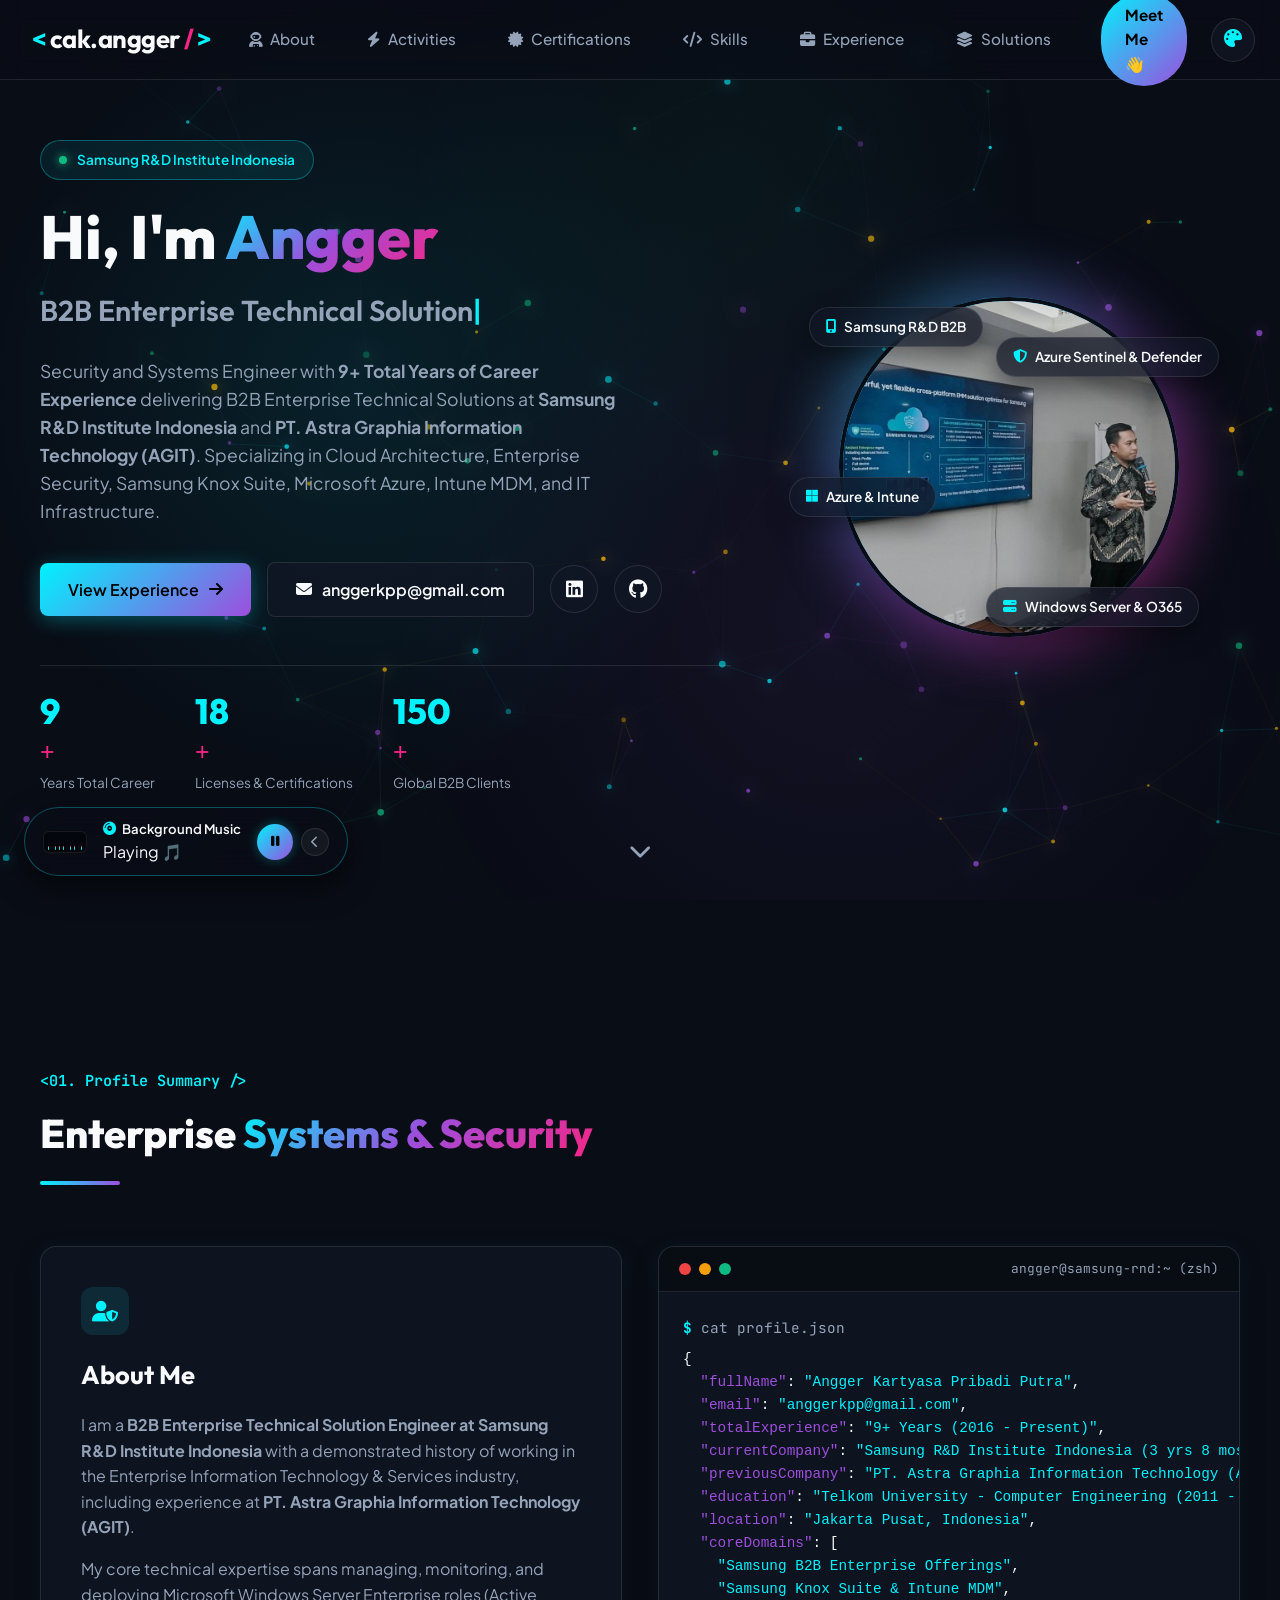
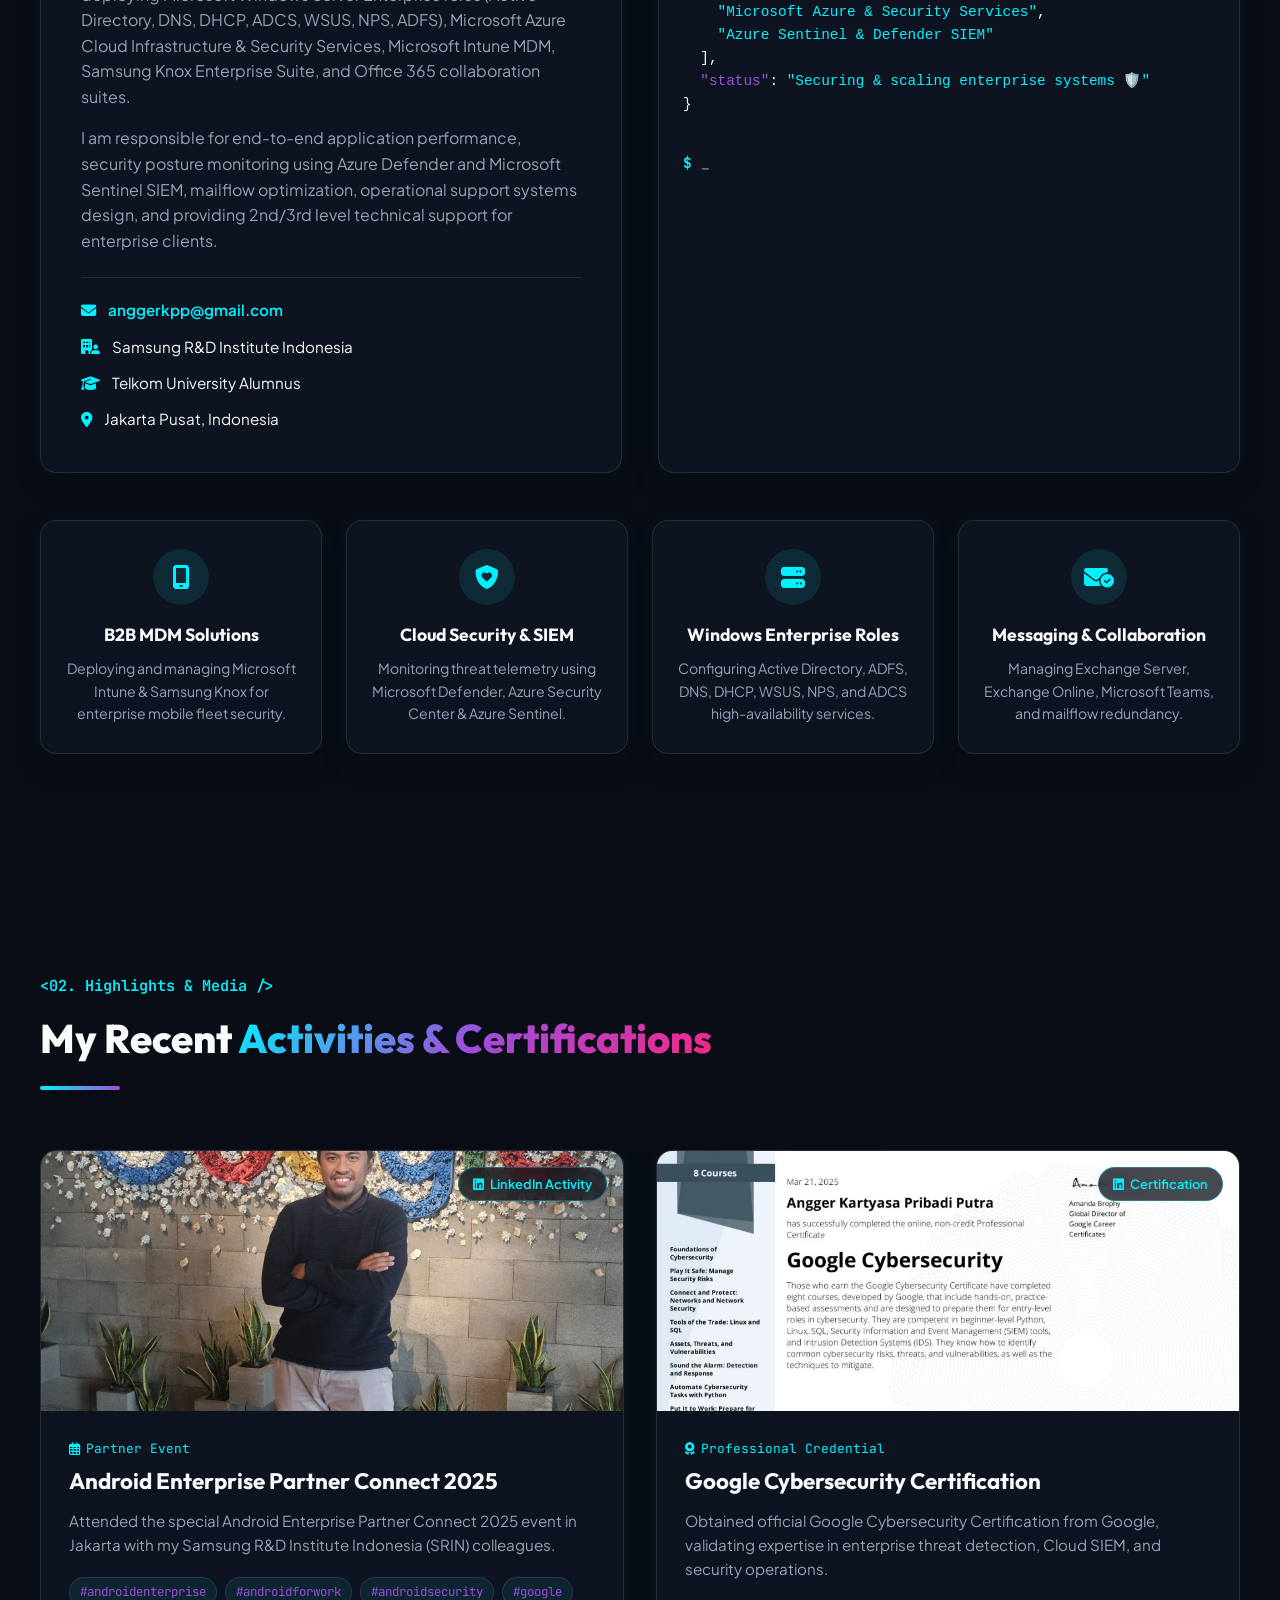
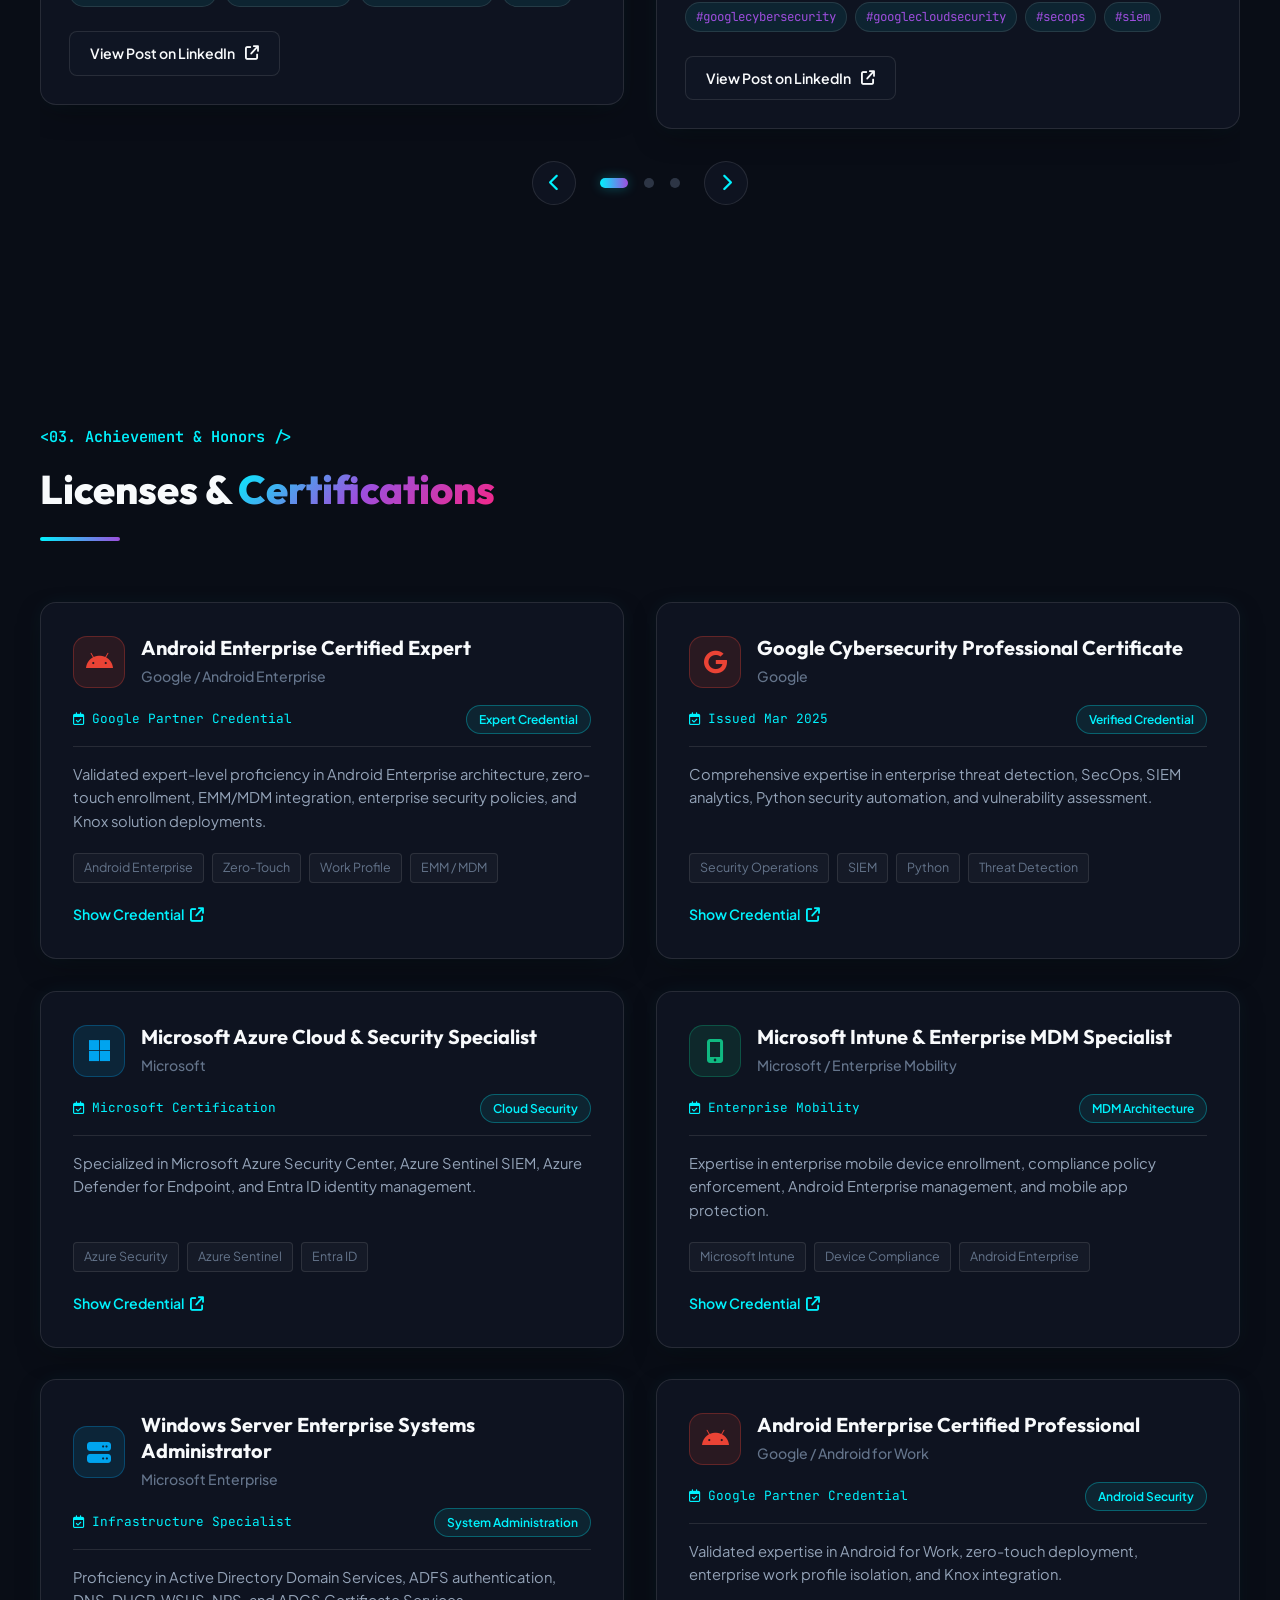
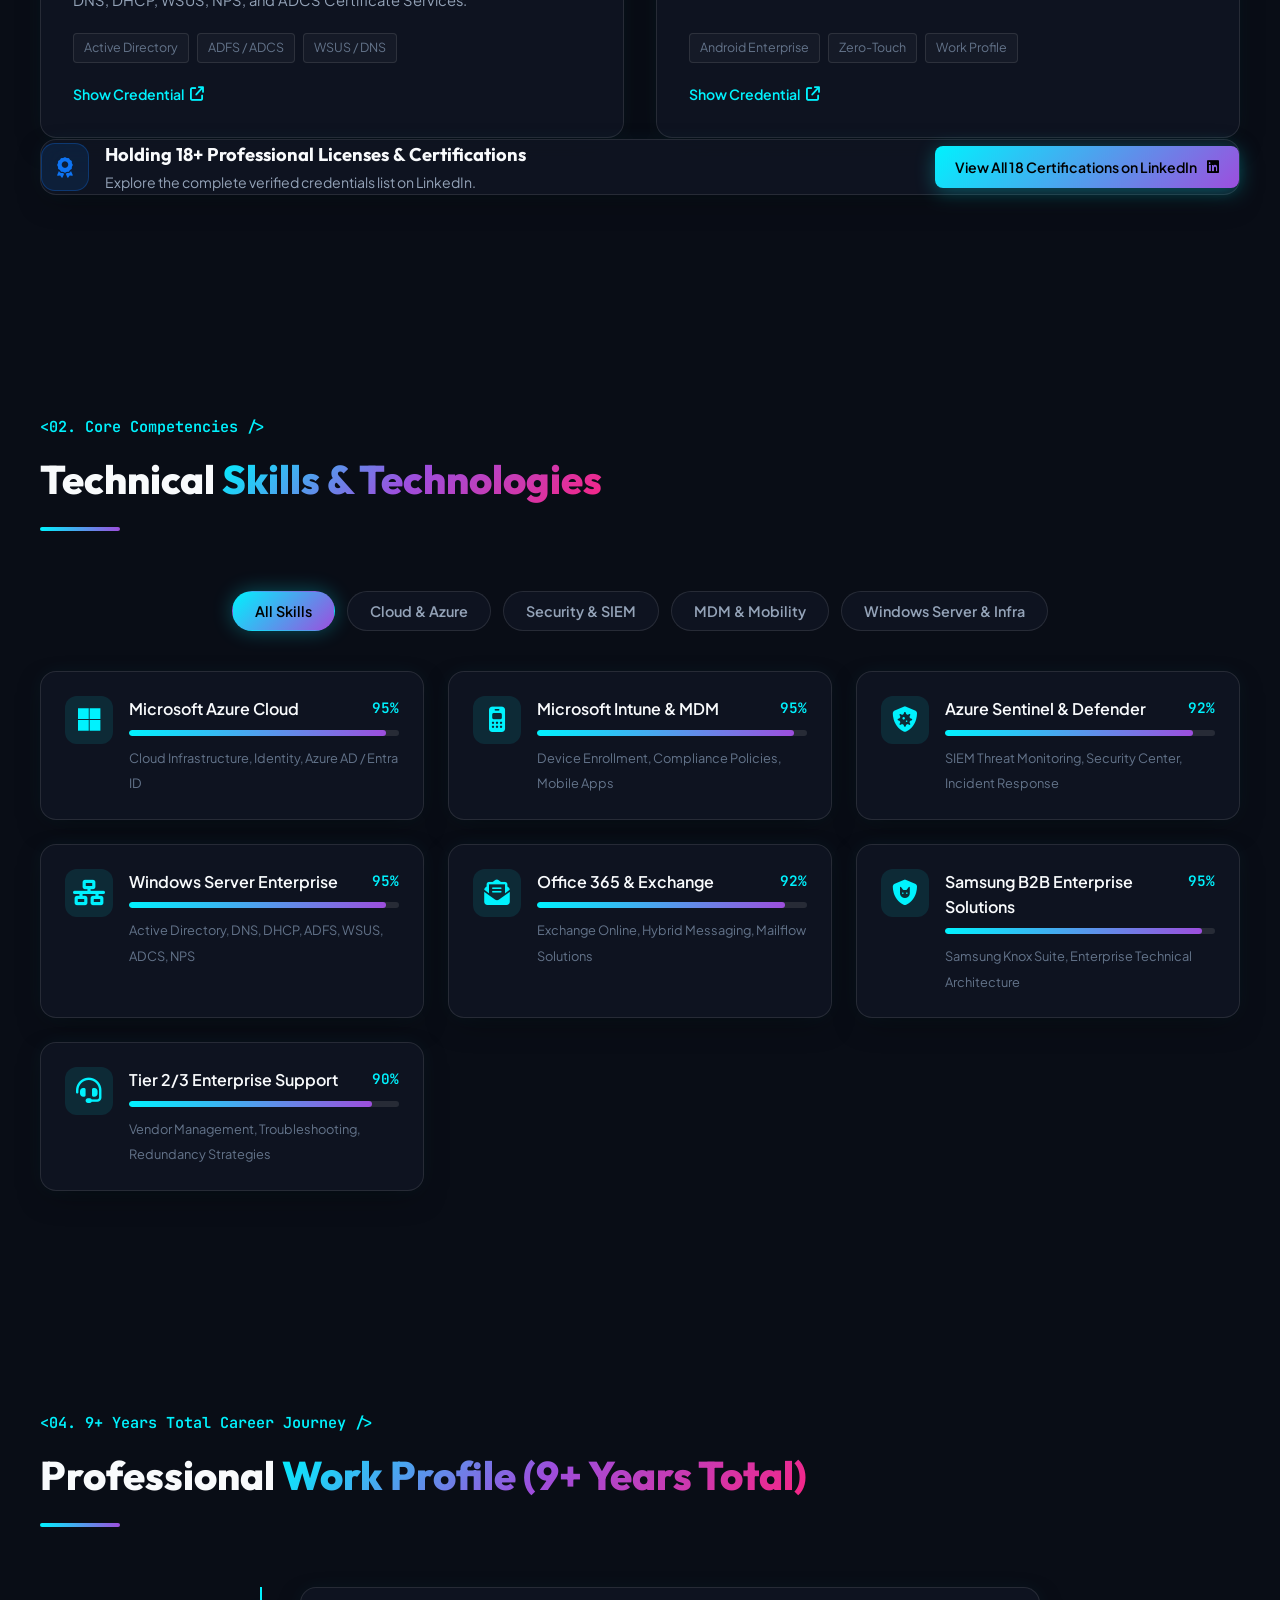
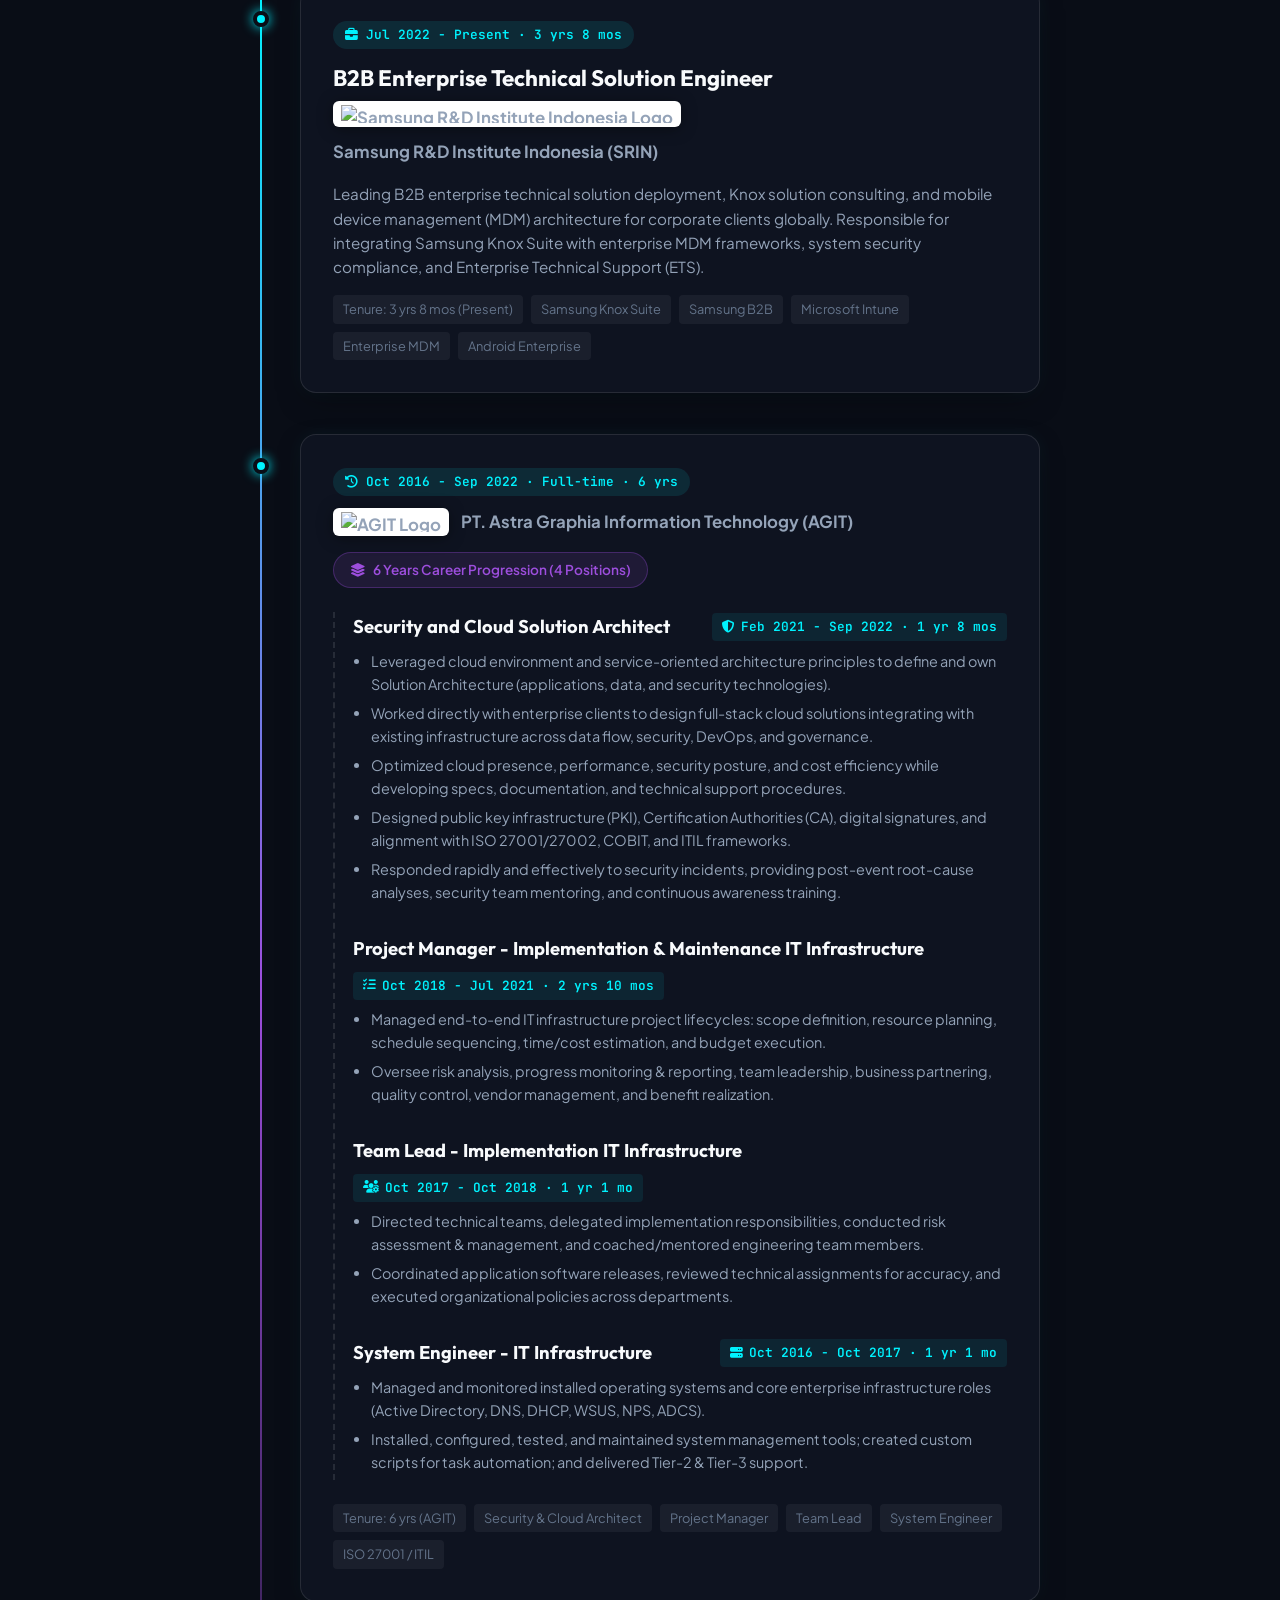
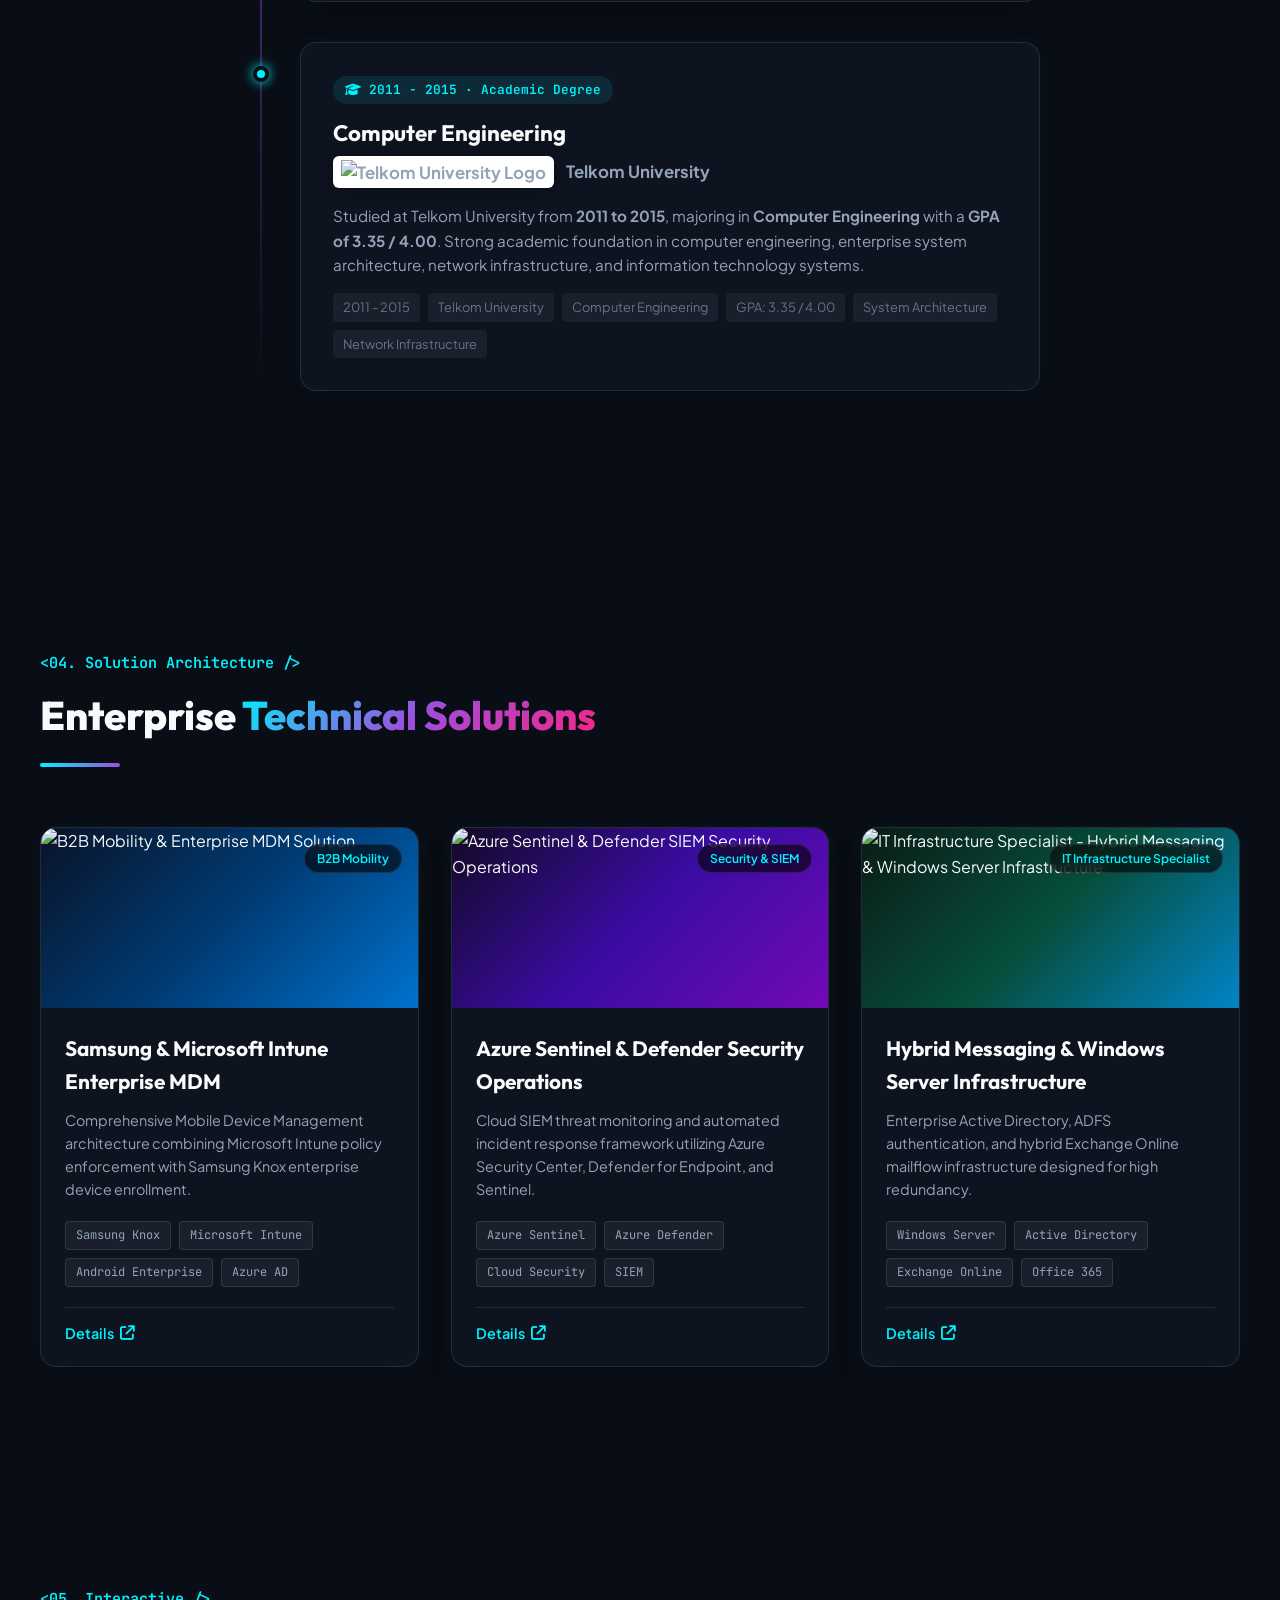
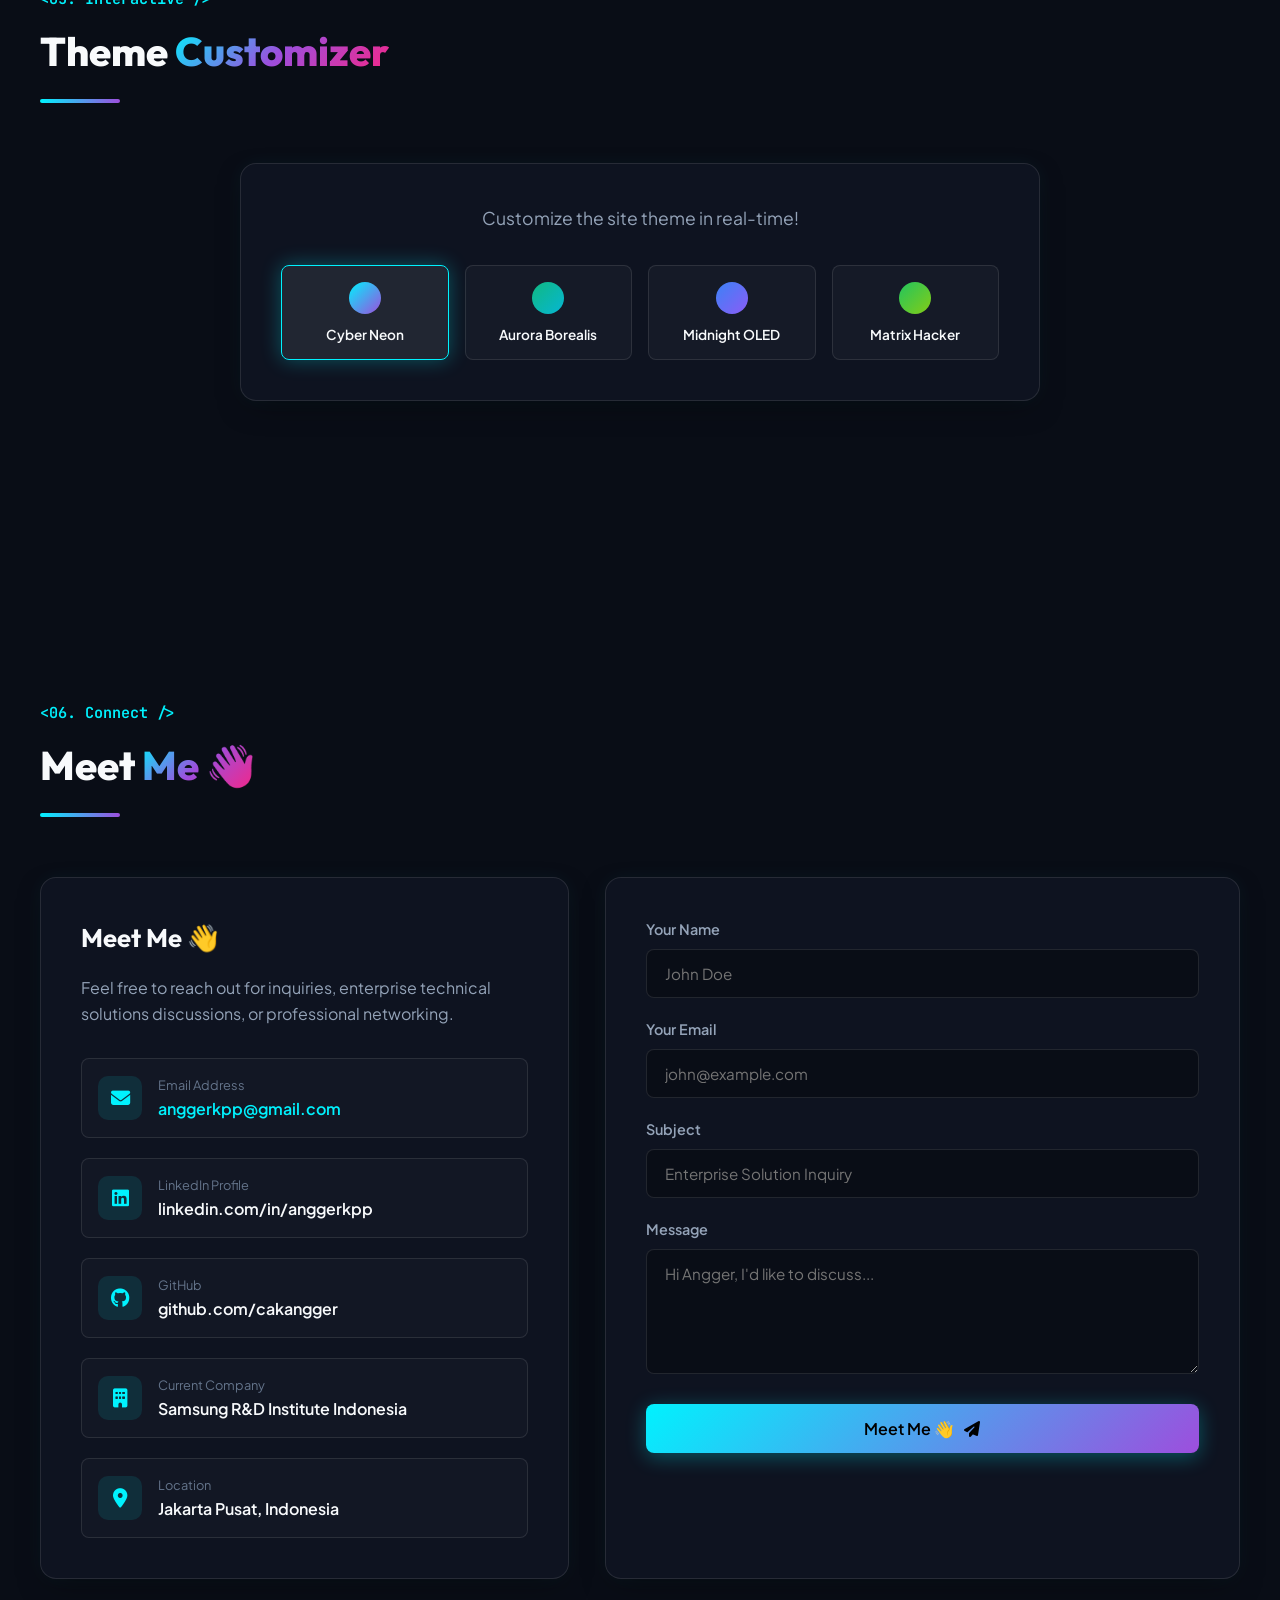
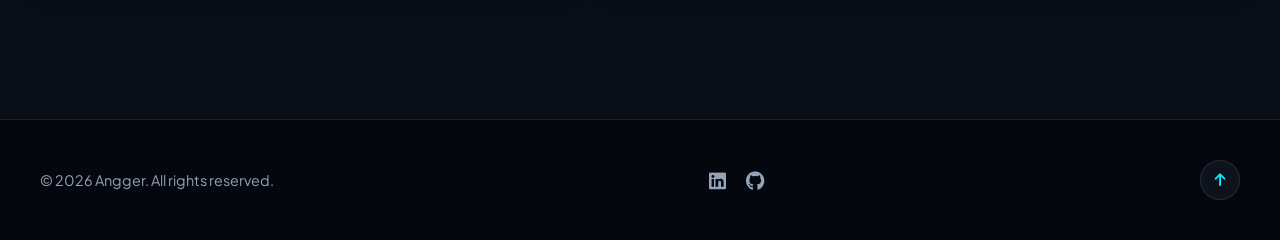
==== index.html @ 05adfa63 "feat: Update Contact CTA buttons and section titles to Meet Me 👋" ====
<!DOCTYPE html>
<html lang="en" data-theme="cyber">
<head>
  <meta charset="UTF-8">
  <meta name="viewport" content="width=device-width, initial-scale=1.0">
  <meta name="description" content="Angger Kartyasa Pribadi Putra - B2B Enterprise Technical Solution at Samsung R&D Institute Indonesia. Experienced Security and Systems Engineer specializing in Microsoft Azure, Intune MDM, and Enterprise Security.">
  <meta name="author" content="Angger Kartyasa Pribadi Putra (anggerkpp)">
  <title>Angger | B2B Enterprise Technical Solution</title>
  
  <!-- Google Fonts -->
  <link rel="preconnect" href="https://fonts.googleapis.com">
  <link rel="preconnect" href="https://fonts.gstatic.com" crossorigin>
  <link href="https://fonts.googleapis.com/css2?family=JetBrains+Mono:wght@400;500;700&family=Outfit:wght@300;400;500;600;700;800&family=Plus+Jakarta+Sans:wght@400;500;600;700&display=swap" rel="stylesheet">
  
  <!-- FontAwesome Icons -->
  <link rel="stylesheet" href="https://cdnjs.cloudflare.com/ajax/libs/font-awesome/6.5.1/css/all.min.css">
  
  <!-- Swiper.js Slider CSS -->
  <link rel="stylesheet" href="https://cdn.jsdelivr.net/npm/swiper@11/swiper-bundle.min.css" />

  <!-- Custom Stylesheet -->
  <link rel="stylesheet" href="styles.css">
</head>
<body>

  <!-- Background Particle Canvas -->
  <canvas id="particle-canvas"></canvas>

  <!-- Navbar -->
  <nav class="navbar" id="navbar">
    <div class="nav-container">
      <a href="#hero" class="nav-logo">
        <span class="logo-bracket">&lt;</span>cak.angger<span class="logo-slash">/</span><span class="logo-bracket">&gt;</span>
      </a>
      
      <ul class="nav-links" id="nav-links">
        <li><a href="#about" class="nav-link"><i class="fa-solid fa-user-astronaut"></i> About</a></li>
        <li><a href="#activities" class="nav-link"><i class="fa-solid fa-bolt"></i> Activities</a></li>
        <li><a href="#certifications" class="nav-link"><i class="fa-solid fa-certificate"></i> Certifications</a></li>
        <li><a href="#skills" class="nav-link"><i class="fa-solid fa-code"></i> Skills</a></li>
        <li><a href="#experience" class="nav-link"><i class="fa-solid fa-briefcase"></i> Experience</a></li>
        <li><a href="#projects" class="nav-link"><i class="fa-solid fa-layer-group"></i> Solutions</a></li>
        <li><a href="#contact" class="nav-link btn-nav-cta">Meet Me 👋</a></li>
      </ul>

      <div class="nav-actions">
        <!-- Quick Theme Toggle -->
        <button class="theme-toggle-btn" id="theme-toggle-btn" title="Toggle Quick Theme">
          <i class="fa-solid fa-palette"></i>
        </button>
        
        <!-- Mobile Menu Hamburger -->
        <button class="mobile-menu-toggle" id="mobile-toggle" aria-label="Toggle menu">
          <span class="bar"></span>
          <span class="bar"></span>
          <span class="bar"></span>
        </button>
      </div>
    </div>
  </nav>

  <!-- Main Content Wrapper -->
  <main>

    <!-- Hero Section -->
    <section id="hero" class="hero-section">
      <div class="hero-container">
        
        <div class="hero-content">
          <div class="hero-badge">
            <span class="pulse-dot"></span> Samsung R&D Institute Indonesia
          </div>
          
          <h1 class="hero-title">
            Hi, I'm <span class="gradient-text">Angger</span>
          </h1>
          
          <h2 class="hero-subtitle">
            <span class="typewriter-text" id="typewriter"></span><span class="cursor">|</span>
          </h2>
          
          <p class="hero-description">
            Security and Systems Engineer with <strong>9+ Total Years of Career Experience</strong> delivering B2B Enterprise Technical Solutions at <strong>Samsung R&D Institute Indonesia</strong> and <strong>PT. Astra Graphia Information Technology (AGIT)</strong>. Specializing in Cloud Architecture, Enterprise Security, Samsung Knox Suite, Microsoft Azure, Intune MDM, and IT Infrastructure.
          </p>

          <div class="hero-buttons">
            <a href="#experience" class="btn btn-primary">
              <span>View Experience</span> <i class="fa-solid fa-arrow-right"></i>
            </a>
            <a href="mailto:anggerkpp@gmail.com" class="btn btn-outline" title="Email Angger">
              <i class="fa-solid fa-envelope"></i> <span>anggerkpp@gmail.com</span>
            </a>
            <a href="https://www.linkedin.com/in/anggerkpp/" target="_blank" rel="noopener noreferrer" class="btn btn-social" title="LinkedIn Profile">
              <i class="fa-brands fa-linkedin"></i>
            </a>
            <a href="https://github.com/cakangger" target="_blank" rel="noopener noreferrer" class="btn btn-social" title="GitHub Profile">
              <i class="fa-brands fa-github"></i>
            </a>
          </div>

          <!-- Hero Metrics -->
          <div class="hero-stats">
            <div class="stat-card">
              <span class="stat-number" data-target="9">9</span><span class="stat-plus">+</span>
              <span class="stat-label">Years Total Career</span>
            </div>
            <div class="stat-card">
              <span class="stat-number" data-target="18">18</span><span class="stat-plus">+</span>
              <span class="stat-label">Licenses & Certifications</span>
            </div>
            <div class="stat-card">
              <span class="stat-number" data-target="150">150</span><span class="stat-plus">+</span>
              <span class="stat-label">Global B2B Clients</span>
            </div>
          </div>
        </div>

        <div class="hero-visual scroll-zoom-in">
          <div class="avatar-wrapper">
            <div class="avatar-glow"></div>
            <div class="avatar-border"></div>
            <img src="avatar.png" alt="Angger Kartyasa Pribadi Putra - Samsung Knox Presentation" class="avatar-img">
            
            <!-- Floating Tech Badges -->
            <div class="floating-badge badge-1">
              <i class="fa-solid fa-mobile-screen-button"></i> Samsung R&D B2B
            </div>
            <div class="floating-badge badge-2">
              <i class="fa-brands fa-microsoft"></i> Azure & Intune
            </div>
            <div class="floating-badge badge-3">
              <i class="fa-solid fa-shield-halved"></i> Azure Sentinel & Defender
            </div>
            <div class="floating-badge badge-4">
              <i class="fa-solid fa-server"></i> Windows Server & O365
            </div>
          </div>
        </div>

      </div>
      
      <!-- Scroll Indicator -->
      <a href="#about" class="scroll-down-indicator" aria-label="Scroll down">
        <i class="fa-solid fa-chevron-down"></i>
      </a>
    </section>

    <!-- About Section -->
    <section id="about" class="section about-section">
      <div class="section-container">
        <div class="section-header scroll-zoom-in">
          <span class="section-tag">&lt;01. Profile Summary /&gt;</span>
          <h2 class="section-title">Enterprise <span class="gradient-text">Systems & Security</span></h2>
          <div class="section-line"></div>
        </div>

        <div class="about-grid">
          <div class="about-bio-card glass-card scroll-zoom-in delay-1">
            <div class="card-header-icon">
              <i class="fa-solid fa-user-shield"></i>
            </div>
            <h3>About Me</h3>
            <p>
              I am a <strong>B2B Enterprise Technical Solution Engineer at Samsung R&D Institute Indonesia</strong> with a demonstrated history of working in the Enterprise Information Technology & Services industry, including experience at <strong>PT. Astra Graphia Information Technology (AGIT)</strong>.
            </p>
            <p>
              My core technical expertise spans managing, monitoring, and deploying Microsoft Windows Server Enterprise roles (Active Directory, DNS, DHCP, ADCS, WSUS, NPS, ADFS), Microsoft Azure Cloud Infrastructure & Security Services, Microsoft Intune MDM, Samsung Knox Enterprise Suite, and Office 365 collaboration suites.
            </p>
            <p>
              I am responsible for end-to-end application performance, security posture monitoring using Azure Defender and Microsoft Sentinel SIEM, mailflow optimization, operational support systems design, and providing 2nd/3rd level technical support for enterprise clients.
            </p>

            <div class="personal-highlights">
              <div class="highlight-item">
                <i class="fa-solid fa-envelope"></i>
                <span><a href="mailto:anggerkpp@gmail.com" style="color: var(--primary); font-weight: 600;">anggerkpp@gmail.com</a></span>
              </div>
              <div class="highlight-item">
                <i class="fa-solid fa-building-user"></i>
                <span>Samsung R&D Institute Indonesia</span>
              </div>
              <div class="highlight-item">
                <i class="fa-solid fa-graduation-cap"></i>
                <span>Telkom University Alumnus</span>
              </div>
              <div class="highlight-item">
                <i class="fa-solid fa-location-dot"></i>
                <span>Jakarta Pusat, Indonesia</span>
              </div>
            </div>
          </div>

          <!-- Interactive Terminal Widget -->
          <div class="terminal-widget glass-card scroll-zoom-in delay-2">
            <div class="terminal-header">
              <div class="terminal-dots">
                <span class="dot dot-red"></span>
                <span class="dot dot-yellow"></span>
                <span class="dot dot-green"></span>
              </div>
              <span class="terminal-title">angger@samsung-rnd:~ (zsh)</span>
            </div>
            <div class="terminal-body">
              <div class="terminal-line"><span class="prompt">$</span> cat profile.json</div>
              <pre class="terminal-json">
{
  <span class="json-key">"fullName"</span>: <span class="json-string">"Angger Kartyasa Pribadi Putra"</span>,
  <span class="json-key">"email"</span>: <span class="json-string">"anggerkpp@gmail.com"</span>,
  <span class="json-key">"totalExperience"</span>: <span class="json-string">"9+ Years (2016 - Present)"</span>,
  <span class="json-key">"currentCompany"</span>: <span class="json-string">"Samsung R&D Institute Indonesia (3 yrs 8 mos)"</span>,
  <span class="json-key">"previousCompany"</span>: <span class="json-string">"PT. Astra Graphia Information Technology (AGIT - 6 yrs)"</span>,
  <span class="json-key">"education"</span>: <span class="json-string">"Telkom University - Computer Engineering (2011 - 2015, GPA 3.35/4.00)"</span>,
  <span class="json-key">"location"</span>: <span class="json-string">"Jakarta Pusat, Indonesia"</span>,
  <span class="json-key">"coreDomains"</span>: [
    <span class="json-string">"Samsung B2B Enterprise Offerings"</span>,
    <span class="json-string">"Samsung Knox Suite & Intune MDM"</span>,
    <span class="json-string">"Microsoft Azure & Security Services"</span>,
    <span class="json-string">"Azure Sentinel & Defender SIEM"</span>
  ],
  <span class="json-key">"status"</span>: <span class="json-string">"Securing & scaling enterprise systems 🛡️"</span>
}
              </pre>
              <div class="terminal-line"><span class="prompt">$</span> <span class="terminal-cursor">_</span></div>
            </div>
          </div>
        </div>

        <!-- 4 Pillars -->
        <div class="pillars-grid">
          <div class="pillar-card glass-card scroll-zoom-in delay-1">
            <div class="pillar-icon"><i class="fa-solid fa-mobile-screen"></i></div>
            <h4>B2B MDM Solutions</h4>
            <p>Deploying and managing Microsoft Intune & Samsung Knox for enterprise mobile fleet security.</p>
          </div>
          <div class="pillar-card glass-card scroll-zoom-in delay-2">
            <div class="pillar-icon"><i class="fa-solid fa-shield-heart"></i></div>
            <h4>Cloud Security & SIEM</h4>
            <p>Monitoring threat telemetry using Microsoft Defender, Azure Security Center & Azure Sentinel.</p>
          </div>
          <div class="pillar-card glass-card scroll-zoom-in delay-3">
            <div class="pillar-icon"><i class="fa-solid fa-server"></i></div>
            <h4>Windows Enterprise Roles</h4>
            <p>Configuring Active Directory, ADFS, DNS, DHCP, WSUS, NPS, and ADCS high-availability services.</p>
          </div>
          <div class="pillar-card glass-card scroll-zoom-in delay-4">
            <div class="pillar-icon"><i class="fa-solid fa-envelope-circle-check"></i></div>
            <h4>Messaging & Collaboration</h4>
            <p>Managing Exchange Server, Exchange Online, Microsoft Teams, and mailflow redundancy.</p>
          </div>
        </div>

      </div>
    </section>

    <!-- Recent Activities Section -->
    <section id="activities" class="section activities-section">
      <div class="section-container">
        <div class="section-header scroll-zoom-in">
          <span class="section-tag">&lt;02. Highlights & Media /&gt;</span>
          <h2 class="section-title">My Recent <span class="gradient-text">Activities & Certifications</span></h2>
          <div class="section-line"></div>
        </div>

        <div class="activities-swiper-container swiper scroll-zoom-in delay-1">
          <div class="swiper-wrapper">

            <!-- Activity Slide 1 -->
            <div class="swiper-slide">
              <div class="activity-card glass-card">
                <div class="activity-media-container">
                  <img src="activity1.jpg" alt="Android Enterprise Partner Connect 2025" class="activity-img">
                  <div class="activity-badge-overlay">
                    <i class="fa-brands fa-linkedin"></i> LinkedIn Activity
                  </div>
                </div>
                <div class="activity-content">
                  <span class="activity-date"><i class="fa-regular fa-calendar-days"></i> Partner Event</span>
                  <h3 class="activity-title">Android Enterprise Partner Connect 2025</h3>
                  <p class="activity-text">
                    Attended the special Android Enterprise Partner Connect 2025 event in Jakarta with my Samsung R&D Institute Indonesia (SRIN) colleagues.
                  </p>
                  <div class="activity-hashtags">
                    <span>#androidenterprise</span>
                    <span>#androidforwork</span>
                    <span>#androidsecurity</span>
                    <span>#google</span>
                  </div>
                  <div class="activity-footer">
                    <a href="https://www.linkedin.com/posts/anggerkpp_androidenterprise-androidforwork-android-ugcPost-7330155890626441216-3VG0/?utm_source=share&utm_medium=member_desktop&rcm=ACoAABmsvUsBqH32wPEhJGOdFKYO3Qc7VvvFPhA" target="_blank" rel="noopener noreferrer" class="btn btn-outline btn-sm">
                      <span>View Post on LinkedIn</span> <i class="fa-solid fa-arrow-up-right-from-square"></i>
                    </a>
                  </div>
                </div>
              </div>
            </div>

            <!-- Activity Slide 2 -->
            <div class="swiper-slide">
              <div class="activity-card glass-card">
                <div class="activity-media-container">
                  <img src="activity2.jpg" alt="Google Cybersecurity Certification" class="activity-img">
                  <div class="activity-badge-overlay">
                    <i class="fa-brands fa-linkedin"></i> Certification
                  </div>
                </div>
                <div class="activity-content">
                  <span class="activity-date"><i class="fa-solid fa-award"></i> Professional Credential</span>
                  <h3 class="activity-title">Google Cybersecurity Certification</h3>
                  <p class="activity-text">
                    Obtained official Google Cybersecurity Certification from Google, validating expertise in enterprise threat detection, Cloud SIEM, and security operations.
                  </p>
                  <div class="activity-hashtags">
                    <span>#googlecybersecurity</span>
                    <span>#googlecloudsecurity</span>
                    <span>#secops</span>
                    <span>#siem</span>
                  </div>
                  <div class="activity-footer">
                    <a href="https://www.linkedin.com/posts/anggerkpp_googlecybersecurity-googlecloudsecurity-activity-7310465763214008320-V6ea?utm_source=share&utm_medium=member_desktop&rcm=ACoAABmsvUsBqH32wPEhJGOdFKYO3Qc7VvvFPhA" target="_blank" rel="noopener noreferrer" class="btn btn-outline btn-sm">
                      <span>View Post on LinkedIn</span> <i class="fa-solid fa-arrow-up-right-from-square"></i>
                    </a>
                  </div>
                </div>
              </div>
            </div>

            <!-- Activity Slide 3 -->
            <div class="swiper-slide">
              <div class="activity-card glass-card">
                <div class="activity-media-container">
                  <img src="avatar.png" alt="Samsung STAR Team Award Presentation" class="activity-img">
                  <div class="activity-badge-overlay">
                    <i class="fa-solid fa-trophy"></i> Samsung Award
                  </div>
                </div>
                <div class="activity-content">
                  <span class="activity-date"><i class="fa-solid fa-star"></i> Back-to-Back Winner</span>
                  <h3 class="activity-title">Samsung STAR Team Award (2024 & 2025)</h3>
                  <p class="activity-text">
                    Awarded Samsung Technical Advance Response (STAR) Team honors for excellence in Mobile B2B Consultation, Samsung Knox Suite, and Enterprise Support.
                  </p>
                  <div class="activity-hashtags">
                    <span>#samsung</span>
                    <span>#samsungknox</span>
                    <span>#starteam</span>
                    <span>#b2bsolutions</span>
                  </div>
                  <div class="activity-footer">
                    <a href="https://www.linkedin.com/in/anggerkpp/" target="_blank" rel="noopener noreferrer" class="btn btn-outline btn-sm">
                      <span>Explore Profile</span> <i class="fa-solid fa-arrow-up-right-from-square"></i>
                    </a>
                  </div>
                </div>
              </div>
            </div>

          </div>

          <!-- Swiper Controls -->
          <div class="swiper-controls">
            <button class="activity-swiper-prev" aria-label="Previous slide"><i class="fa-solid fa-chevron-left"></i></button>
            <div class="activity-swiper-pagination"></div>
            <button class="activity-swiper-next" aria-label="Next slide"><i class="fa-solid fa-chevron-right"></i></button>
          </div>
        </div>
      </div>
    </section>

    <!-- Licenses & Certifications Section -->
    <section id="certifications" class="section certs-section">
      <div class="section-container">
        <div class="section-header scroll-zoom-in">
          <span class="section-tag">&lt;03. Achievement & Honors /&gt;</span>
          <h2 class="section-title">Licenses & <span class="gradient-text">Certifications</span></h2>
          <div class="section-line"></div>
        </div>

        <div class="certs-grid">

          <!-- Cert 1: Android Enterprise Certified Expert -->
          <div class="cert-card glass-card scroll-zoom-in delay-1">
            <div class="cert-header">
              <div class="cert-icon-box google-bg">
                <i class="fa-brands fa-android"></i>
              </div>
              <div class="cert-title-area">
                <h3 class="cert-title">Android Enterprise Certified Expert</h3>
                <span class="cert-issuer">Google / Android Enterprise</span>
              </div>
            </div>
            <div class="cert-meta">
              <span class="cert-issue-date"><i class="fa-regular fa-calendar-check"></i> Google Partner Credential</span>
              <span class="cert-badge">Expert Credential</span>
            </div>
            <p class="cert-desc">
              Validated expert-level proficiency in Android Enterprise architecture, zero-touch enrollment, EMM/MDM integration, enterprise security policies, and Knox solution deployments.
            </p>
            <div class="cert-skills">
              <span>Android Enterprise</span><span>Zero-Touch</span><span>Work Profile</span><span>EMM / MDM</span>
            </div>
            <a href="https://www.linkedin.com/posts/anggerkpp_androidenterprise-androidforwork-android-ugcPost-7330155890626441216-3VG0/" target="_blank" rel="noopener noreferrer" class="cert-link">
              <span>Show Credential</span> <i class="fa-solid fa-arrow-up-right-from-square"></i>
            </a>
          </div>

          <!-- Cert 2: Google Cybersecurity Professional Certificate -->
          <div class="cert-card glass-card scroll-zoom-in delay-2">
            <div class="cert-header">
              <div class="cert-icon-box google-bg">
                <i class="fa-brands fa-google"></i>
              </div>
              <div class="cert-title-area">
                <h3 class="cert-title">Google Cybersecurity Professional Certificate</h3>
                <span class="cert-issuer">Google</span>
              </div>
            </div>
            <div class="cert-meta">
              <span class="cert-issue-date"><i class="fa-regular fa-calendar-check"></i> Issued Mar 2025</span>
              <span class="cert-badge">Verified Credential</span>
            </div>
            <p class="cert-desc">
              Comprehensive expertise in enterprise threat detection, SecOps, SIEM analytics, Python security automation, and vulnerability assessment.
            </p>
            <div class="cert-skills">
              <span>Security Operations</span><span>SIEM</span><span>Python</span><span>Threat Detection</span>
            </div>
            <a href="https://www.linkedin.com/posts/anggerkpp_googlecybersecurity-googlecloudsecurity-activity-7310465763214008320-V6ea" target="_blank" rel="noopener noreferrer" class="cert-link">
              <span>Show Credential</span> <i class="fa-solid fa-arrow-up-right-from-square"></i>
            </a>
          </div>

          <!-- Cert 3 -->
          <div class="cert-card glass-card scroll-zoom-in delay-1">
            <div class="cert-header">
              <div class="cert-icon-box ms-bg">
                <i class="fa-brands fa-microsoft"></i>
              </div>
              <div class="cert-title-area">
                <h3 class="cert-title">Microsoft Azure Cloud & Security Specialist</h3>
                <span class="cert-issuer">Microsoft</span>
              </div>
            </div>
            <div class="cert-meta">
              <span class="cert-issue-date"><i class="fa-regular fa-calendar-check"></i> Microsoft Certification</span>
              <span class="cert-badge">Cloud Security</span>
            </div>
            <p class="cert-desc">
              Specialized in Microsoft Azure Security Center, Azure Sentinel SIEM, Azure Defender for Endpoint, and Entra ID identity management.
            </p>
            <div class="cert-skills">
              <span>Azure Security</span><span>Azure Sentinel</span><span>Entra ID</span>
            </div>
            <a href="https://www.linkedin.com/in/anggerkpp/details/certifications/" target="_blank" rel="noopener noreferrer" class="cert-link">
              <span>Show Credential</span> <i class="fa-solid fa-arrow-up-right-from-square"></i>
            </a>
          </div>

          <!-- Cert 4 -->
          <div class="cert-card glass-card scroll-zoom-in delay-2">
            <div class="cert-header">
              <div class="cert-icon-box intune-bg">
                <i class="fa-solid fa-mobile-screen-button"></i>
              </div>
              <div class="cert-title-area">
                <h3 class="cert-title">Microsoft Intune & Enterprise MDM Specialist</h3>
                <span class="cert-issuer">Microsoft / Enterprise Mobility</span>
              </div>
            </div>
            <div class="cert-meta">
              <span class="cert-issue-date"><i class="fa-regular fa-calendar-check"></i> Enterprise Mobility</span>
              <span class="cert-badge">MDM Architecture</span>
            </div>
            <p class="cert-desc">
              Expertise in enterprise mobile device enrollment, compliance policy enforcement, Android Enterprise management, and mobile app protection.
            </p>
            <div class="cert-skills">
              <span>Microsoft Intune</span><span>Device Compliance</span><span>Android Enterprise</span>
            </div>
            <a href="https://www.linkedin.com/in/anggerkpp/details/certifications/" target="_blank" rel="noopener noreferrer" class="cert-link">
              <span>Show Credential</span> <i class="fa-solid fa-arrow-up-right-from-square"></i>
            </a>
          </div>

          <!-- Cert 5 -->
          <div class="cert-card glass-card scroll-zoom-in delay-1">
            <div class="cert-header">
              <div class="cert-icon-box ms-bg">
                <i class="fa-solid fa-server"></i>
              </div>
              <div class="cert-title-area">
                <h3 class="cert-title">Windows Server Enterprise Systems Administrator</h3>
                <span class="cert-issuer">Microsoft Enterprise</span>
              </div>
            </div>
            <div class="cert-meta">
              <span class="cert-issue-date"><i class="fa-regular fa-calendar-check"></i> Infrastructure Specialist</span>
              <span class="cert-badge">System Administration</span>
            </div>
            <p class="cert-desc">
              Proficiency in Active Directory Domain Services, ADFS authentication, DNS, DHCP, WSUS, NPS, and ADCS Certificate Services.
            </p>
            <div class="cert-skills">
              <span>Active Directory</span><span>ADFS / ADCS</span><span>WSUS / DNS</span>
            </div>
            <a href="https://www.linkedin.com/in/anggerkpp/details/certifications/" target="_blank" rel="noopener noreferrer" class="cert-link">
              <span>Show Credential</span> <i class="fa-solid fa-arrow-up-right-from-square"></i>
            </a>
          </div>

          <!-- Cert 6 -->
          <div class="cert-card glass-card scroll-zoom-in delay-2">
            <div class="cert-header">
              <div class="cert-icon-box google-bg">
                <i class="fa-brands fa-android"></i>
              </div>
              <div class="cert-title-area">
                <h3 class="cert-title">Android Enterprise Certified Professional</h3>
                <span class="cert-issuer">Google / Android for Work</span>
              </div>
            </div>
            <div class="cert-meta">
              <span class="cert-issue-date"><i class="fa-regular fa-calendar-check"></i> Google Partner Credential</span>
              <span class="cert-badge">Android Security</span>
            </div>
            <p class="cert-desc">
              Validated expertise in Android for Work, zero-touch deployment, enterprise work profile isolation, and Knox integration.
            </p>
            <div class="cert-skills">
              <span>Android Enterprise</span><span>Zero-Touch</span><span>Work Profile</span>
            </div>
            <a href="https://www.linkedin.com/in/anggerkpp/details/certifications/" target="_blank" rel="noopener noreferrer" class="cert-link">
              <span>Show Credential</span> <i class="fa-solid fa-arrow-up-right-from-square"></i>
            </a>
          </div>

        </div>

        <!-- Callout Banner to view all 18 certifications -->
        <div class="certs-more-banner glass-card scroll-zoom-in style='margin-top: 36px; padding: 24px; text-align: center;'">
          <div style="display: flex; align-items: center; justify-content: space-between; flex-wrap: wrap; gap: 16px;">
            <div style="display: flex; align-items: center; gap: 16px; text-align: left;">
              <div class="cert-icon-box samsung-bg" style="width: 48px; height: 48px; font-size: 1.3rem;">
                <i class="fa-solid fa-award"></i>
              </div>
              <div>
                <h4 style="font-family: var(--font-heading); font-size: 1.15rem; margin-bottom: 2px;">Holding 18+ Professional Licenses & Certifications</h4>
                <p style="font-size: 0.88rem; color: var(--text-muted); margin: 0;">Explore the complete verified credentials list on LinkedIn.</p>
              </div>
            </div>
            <a href="https://www.linkedin.com/in/anggerkpp/details/certifications/" target="_blank" rel="noopener noreferrer" class="btn btn-primary btn-sm">
              <span>View All 18 Certifications on LinkedIn</span> <i class="fa-brands fa-linkedin"></i>
            </a>
          </div>
        </div>
      </div>
    </section>

    <!-- Skills Section -->
    <section id="skills" class="section skills-section">
      <div class="section-container">
        <div class="section-header">
          <span class="section-tag">&lt;02. Core Competencies /&gt;</span>
          <h2 class="section-title">Technical <span class="gradient-text">Skills & Technologies</span></h2>
          <div class="section-line"></div>
        </div>

        <!-- Skills Filter Tabs -->
        <div class="filter-tabs">
          <button class="filter-btn active" data-filter="all">All Skills</button>
          <button class="filter-btn" data-filter="cloud">Cloud & Azure</button>
          <button class="filter-btn" data-filter="security">Security & SIEM</button>
          <button class="filter-btn" data-filter="mdm">MDM & Mobility</button>
          <button class="filter-btn" data-filter="infra">Windows Server & Infra</button>
        </div>

        <div class="skills-grid" id="skills-grid">
          <!-- Skill Cards -->
          <div class="skill-card glass-card" data-category="cloud">
            <div class="skill-icon"><i class="fa-brands fa-microsoft"></i></div>
            <div class="skill-info">
              <div class="skill-header">
                <span class="skill-name">Microsoft Azure Cloud</span>
                <span class="skill-percent">95%</span>
              </div>
              <div class="progress-bar"><div class="progress-fill" style="width: 95%"></div></div>
              <span class="skill-tag">Cloud Infrastructure, Identity, Azure AD / Entra ID</span>
            </div>
          </div>

          <div class="skill-card glass-card" data-category="mdm">
            <div class="skill-icon"><i class="fa-solid fa-mobile-retro"></i></div>
            <div class="skill-info">
              <div class="skill-header">
                <span class="skill-name">Microsoft Intune & MDM</span>
                <span class="skill-percent">95%</span>
              </div>
              <div class="progress-bar"><div class="progress-fill" style="width: 95%"></div></div>
              <span class="skill-tag">Device Enrollment, Compliance Policies, Mobile Apps</span>
            </div>
          </div>

          <div class="skill-card glass-card" data-category="security">
            <div class="skill-icon"><i class="fa-solid fa-shield-virus"></i></div>
            <div class="skill-info">
              <div class="skill-header">
                <span class="skill-name">Azure Sentinel & Defender</span>
                <span class="skill-percent">92%</span>
              </div>
              <div class="progress-bar"><div class="progress-fill" style="width: 92%"></div></div>
              <span class="skill-tag">SIEM Threat Monitoring, Security Center, Incident Response</span>
            </div>
          </div>

          <div class="skill-card glass-card" data-category="infra">
            <div class="skill-icon"><i class="fa-solid fa-network-wired"></i></div>
            <div class="skill-info">
              <div class="skill-header">
                <span class="skill-name">Windows Server Enterprise</span>
                <span class="skill-percent">95%</span>
              </div>
              <div class="progress-bar"><div class="progress-fill" style="width: 95%"></div></div>
              <span class="skill-tag">Active Directory, DNS, DHCP, ADFS, WSUS, ADCS, NPS</span>
            </div>
          </div>

          <div class="skill-card glass-card" data-category="cloud">
            <div class="skill-icon"><i class="fa-solid fa-envelope-open-text"></i></div>
            <div class="skill-info">
              <div class="skill-header">
                <span class="skill-name">Office 365 & Exchange</span>
                <span class="skill-percent">92%</span>
              </div>
              <div class="progress-bar"><div class="progress-fill" style="width: 92%"></div></div>
              <span class="skill-tag">Exchange Online, Hybrid Messaging, Mailflow Solutions</span>
            </div>
          </div>

          <div class="skill-card glass-card" data-category="mdm">
            <div class="skill-icon"><i class="fa-solid fa-shield-cat"></i></div>
            <div class="skill-info">
              <div class="skill-header">
                <span class="skill-name">Samsung B2B Enterprise Solutions</span>
                <span class="skill-percent">95%</span>
              </div>
              <div class="progress-bar"><div class="progress-fill" style="width: 95%"></div></div>
              <span class="skill-tag">Samsung Knox Suite, Enterprise Technical Architecture</span>
            </div>
          </div>

          <div class="skill-card glass-card" data-category="infra">
            <div class="skill-icon"><i class="fa-solid fa-headset"></i></div>
            <div class="skill-info">
              <div class="skill-header">
                <span class="skill-name">Tier 2/3 Enterprise Support</span>
                <span class="skill-percent">90%</span>
              </div>
              <div class="progress-bar"><div class="progress-fill" style="width: 90%"></div></div>
              <span class="skill-tag">Vendor Management, Troubleshooting, Redundancy Strategies</span>
            </div>
          </div>
        </div>
      </div>
    </section>

    <!-- Experience Section -->
    <section id="experience" class="section experience-section">
      <div class="section-container">
        <div class="section-header">
          <span class="section-tag">&lt;04. 9+ Years Total Career Journey /&gt;</span>
          <h2 class="section-title">Professional <span class="gradient-text">Work Profile (9+ Years Total)</span></h2>
          <div class="section-line"></div>
        </div>

        <div class="timeline">

          <!-- Work Item 1: Samsung R&D Institute Indonesia -->
          <div class="timeline-item scroll-zoom-in delay-1">
            <div class="timeline-dot"></div>
            <div class="timeline-content glass-card">
              <span class="timeline-date"><i class="fa-solid fa-briefcase"></i> Jul 2022 - Present · 3 yrs 8 mos</span>
              <h3 class="timeline-role">B2B Enterprise Technical Solution Engineer</h3>
              <h4 class="timeline-company">
                <a href="https://id.linkedin.com/company/samsungrndindonesia" target="_blank" rel="noopener noreferrer" class="company-logo-link" title="Visit Samsung R&D Institute Indonesia">
                  <img src="https://media.licdn.com/dms/image/v2/C510BAQG_u2b3Yw1jXA/company-logo_200_200/company-logo_200_200/0/1630602764986/samsungrndindonesia_logo?e=1786579200&v=beta&t=hyL-oOIHklcHc788eAMilJJJY3Vml1HpZUOwENMH6_8" alt="Samsung R&D Institute Indonesia Logo" class="timeline-company-logo logo-samsung">
                </a>
                <span>Samsung R&D Institute Indonesia (SRIN)</span>
              </h4>
              <p class="timeline-text">
                Leading B2B enterprise technical solution deployment, Knox solution consulting, and mobile device management (MDM) architecture for corporate clients globally. Responsible for integrating Samsung Knox Suite with enterprise MDM frameworks, system security compliance, and Enterprise Technical Support (ETS).
              </p>
              <div class="timeline-tags">
                <span>Tenure: 3 yrs 8 mos (Present)</span><span>Samsung Knox Suite</span><span>Samsung B2B</span><span>Microsoft Intune</span><span>Enterprise MDM</span><span>Android Enterprise</span>
              </div>
            </div>
          </div>

          <!-- Work Item 2: PT. Astra Graphia Information Technology (AGIT) - 6 Yrs Total -->
          <div class="timeline-item scroll-zoom-in delay-2">
            <div class="timeline-dot"></div>
            <div class="timeline-content glass-card">
              <span class="timeline-date"><i class="fa-solid fa-clock-rotate-left"></i> Oct 2016 - Sep 2022 · Full-time · 6 yrs</span>
              <h4 class="timeline-company">
                <a href="https://www.ag-it.com/" target="_blank" rel="noopener noreferrer" class="company-logo-link" title="Visit PT. Astra Graphia Information Technology (AGIT)">
                  <img src="https://www.ag-it.com/img/logo.png" alt="AGIT Logo" class="timeline-company-logo logo-agit">
                </a>
                <span>PT. Astra Graphia Information Technology (AGIT)</span>
              </h4>
              <span class="timeline-badge-summary"><i class="fa-solid fa-layer-group"></i> 6 Years Career Progression (4 Positions)</span>

              <div class="sub-experience-list">
                
                <!-- Position 1 -->
                <div class="sub-role-item">
                  <div class="sub-role-header">
                    <h3 class="timeline-role">Security and Cloud Solution Architect</h3>
                    <span class="sub-role-date"><i class="fa-solid fa-shield-halved"></i> Feb 2021 - Sep 2022 · 1 yr 8 mos</span>
                  </div>
                  <ul class="role-bullets">
                    <li>Leveraged cloud environment and service-oriented architecture principles to define and own Solution Architecture (applications, data, and security technologies).</li>
                    <li>Worked directly with enterprise clients to design full-stack cloud solutions integrating with existing infrastructure across data flow, security, DevOps, and governance.</li>
                    <li>Optimized cloud presence, performance, security posture, and cost efficiency while developing specs, documentation, and technical support procedures.</li>
                    <li>Designed public key infrastructure (PKI), Certification Authorities (CA), digital signatures, and alignment with ISO 27001/27002, COBIT, and ITIL frameworks.</li>
                    <li>Responded rapidly and effectively to security incidents, providing post-event root-cause analyses, security team mentoring, and continuous awareness training.</li>
                  </ul>
                </div>

                <!-- Position 2 -->
                <div class="sub-role-item">
                  <div class="sub-role-header">
                    <h3 class="timeline-role">Project Manager - Implementation & Maintenance IT Infrastructure</h3>
                    <span class="sub-role-date"><i class="fa-solid fa-list-check"></i> Oct 2018 - Jul 2021 · 2 yrs 10 mos</span>
                  </div>
                  <ul class="role-bullets">
                    <li>Managed end-to-end IT infrastructure project lifecycles: scope definition, resource planning, schedule sequencing, time/cost estimation, and budget execution.</li>
                    <li>Oversee risk analysis, progress monitoring & reporting, team leadership, business partnering, quality control, vendor management, and benefit realization.</li>
                  </ul>
                </div>

                <!-- Position 3 -->
                <div class="sub-role-item">
                  <div class="sub-role-header">
                    <h3 class="timeline-role">Team Lead - Implementation IT Infrastructure</h3>
                    <span class="sub-role-date"><i class="fa-solid fa-users-gear"></i> Oct 2017 - Oct 2018 · 1 yr 1 mo</span>
                  </div>
                  <ul class="role-bullets">
                    <li>Directed technical teams, delegated implementation responsibilities, conducted risk assessment & management, and coached/mentored engineering team members.</li>
                    <li>Coordinated application software releases, reviewed technical assignments for accuracy, and executed organizational policies across departments.</li>
                  </ul>
                </div>

                <!-- Position 4 -->
                <div class="sub-role-item">
                  <div class="sub-role-header">
                    <h3 class="timeline-role">System Engineer - IT Infrastructure</h3>
                    <span class="sub-role-date"><i class="fa-solid fa-server"></i> Oct 2016 - Oct 2017 · 1 yr 1 mo</span>
                  </div>
                  <ul class="role-bullets">
                    <li>Managed and monitored installed operating systems and core enterprise infrastructure roles (Active Directory, DNS, DHCP, WSUS, NPS, ADCS).</li>
                    <li>Installed, configured, tested, and maintained system management tools; created custom scripts for task automation; and delivered Tier-2 & Tier-3 support.</li>
                  </ul>
                </div>

              </div>

              <div class="timeline-tags">
                <span>Tenure: 6 yrs (AGIT)</span><span>Security & Cloud Architect</span><span>Project Manager</span><span>Team Lead</span><span>System Engineer</span><span>ISO 27001 / ITIL</span>
              </div>
            </div>
          </div>

          <!-- Work Item 3: Education (Telkom University) -->
          <div class="timeline-item scroll-zoom-in delay-3">
            <div class="timeline-dot"></div>
            <div class="timeline-content glass-card">
              <span class="timeline-date"><i class="fa-solid fa-graduation-cap"></i> 2011 - 2015 · Academic Degree</span>
              <h3 class="timeline-role">Computer Engineering</h3>
              <h4 class="timeline-company">
                <a href="https://telkomuniversity.ac.id/" target="_blank" rel="noopener noreferrer" class="company-logo-link" title="Visit Telkom University">
                  <img src="https://b856188.smushcdn.com/856188/wp-content/uploads/2022/02/logo3-e1511767184374.png?lossy=2&strip=1&webp=1&size=120x0" alt="Telkom University Logo" class="timeline-company-logo logo-telkom">
                </a>
                <span>Telkom University</span>
              </h4>
              <p class="timeline-text">
                Studied at Telkom University from <strong>2011 to 2015</strong>, majoring in <strong>Computer Engineering</strong> with a <strong>GPA of 3.35 / 4.00</strong>. Strong academic foundation in computer engineering, enterprise system architecture, network infrastructure, and information technology systems.
              </p>
              <div class="timeline-tags">
                <span>2011 - 2015</span><span>Telkom University</span><span>Computer Engineering</span><span>GPA: 3.35 / 4.00</span><span>System Architecture</span><span>Network Infrastructure</span>
              </div>
            </div>
          </div>

        </div>
      </div>
    </section>

    <!-- Solutions & Featured Work Section -->
    <section id="projects" class="section projects-section">
      <div class="section-container">
        <div class="section-header">
          <span class="section-tag">&lt;04. Solution Architecture /&gt;</span>
          <h2 class="section-title">Enterprise <span class="gradient-text">Technical Solutions</span></h2>
          <div class="section-line"></div>
        </div>

        <div class="projects-grid" id="projects-grid">

          <!-- Solution 1: B2B Mobility -->
          <div class="project-card glass-card">
            <div class="project-banner banner-gradient-1">
              <img src="https://www.appaloosa.io/hubfs/Imported_Blog_Media/unnamed-2.png" alt="B2B Mobility & Enterprise MDM Solution" class="project-banner-img">
              <div class="project-overlay">
                <button class="btn-project-preview" data-project="1">View Architecture <i class="fa-solid fa-eye"></i></button>
              </div>
              <span class="project-type-badge">B2B Mobility</span>
            </div>
            <div class="project-content">
              <h3 class="project-title">Samsung & Microsoft Intune Enterprise MDM</h3>
              <p class="project-desc">
                Comprehensive Mobile Device Management architecture combining Microsoft Intune policy enforcement with Samsung Knox enterprise device enrollment.
              </p>
              <div class="project-tech-stack">
                <span>Samsung Knox</span>
                <span>Microsoft Intune</span>
                <span>Android Enterprise</span>
                <span>Azure AD</span>
              </div>
              <div class="project-links">
                <button class="project-link-btn view-details-btn" data-project="1">
                  Details <i class="fa-solid fa-arrow-up-right-from-square"></i>
                </button>
              </div>
            </div>
          </div>

          <!-- Solution 2: Security & SIEM -->
          <div class="project-card glass-card">
            <div class="project-banner banner-gradient-2">
              <img src="https://media.licdn.com/dms/image/v2/D5622AQG-qYpTEdo9TQ/feedshare-shrink_800/B56ZwqLFaqHQAg-/0/1770234075018?e=2147483647&v=beta&t=47PKrvticDNBIKzzlWv0_YMkzbbMzxxw3NvnFWbYhSY" alt="Azure Sentinel & Defender SIEM Security Operations" class="project-banner-img">
              <div class="project-overlay">
                <button class="btn-project-preview" data-project="2">View Architecture <i class="fa-solid fa-eye"></i></button>
              </div>
              <span class="project-type-badge">Security & SIEM</span>
            </div>
            <div class="project-content">
              <h3 class="project-title">Azure Sentinel & Defender Security Operations</h3>
              <p class="project-desc">
                Cloud SIEM threat monitoring and automated incident response framework utilizing Azure Security Center, Defender for Endpoint, and Sentinel.
              </p>
              <div class="project-tech-stack">
                <span>Azure Sentinel</span>
                <span>Azure Defender</span>
                <span>Cloud Security</span>
                <span>SIEM</span>
              </div>
              <div class="project-links">
                <button class="project-link-btn view-details-btn" data-project="2">
                  Details <i class="fa-solid fa-arrow-up-right-from-square"></i>
                </button>
              </div>
            </div>
          </div>

          <!-- Solution 3: IT Infrastructure Specialist -->
          <div class="project-card glass-card">
            <div class="project-banner banner-gradient-3">
              <img src="https://media.licdn.com/dms/image/v2/D5610AQEbpi7WegyMjA/image-shrink_800/B56Z4sM4NKGUAk-/0/1778858035007?e=2147483647&v=beta&t=kfjFGw8nigj8LQ_e8JZ5-3jdjqsvbwvNwiIDraaZEzw" alt="IT Infrastructure Specialist - Hybrid Messaging & Windows Server Infrastructure" class="project-banner-img">
              <div class="project-overlay">
                <button class="btn-project-preview" data-project="3">View Architecture <i class="fa-solid fa-eye"></i></button>
              </div>
              <span class="project-type-badge">IT Infrastructure Specialist</span>
            </div>
            <div class="project-content">
              <h3 class="project-title">Hybrid Messaging & Windows Server Infrastructure</h3>
              <p class="project-desc">
                Enterprise Active Directory, ADFS authentication, and hybrid Exchange Online mailflow infrastructure designed for high redundancy.
              </p>
              <div class="project-tech-stack">
                <span>Windows Server</span>
                <span>Active Directory</span>
                <span>Exchange Online</span>
                <span>Office 365</span>
              </div>
              <div class="project-links">
                <button class="project-link-btn view-details-btn" data-project="3">
                  Details <i class="fa-solid fa-arrow-up-right-from-square"></i>
                </button>
              </div>
            </div>
          </div>

        </div>
      </div>
    </section>

    <!-- Theme Playground Section -->
    <section id="playground" class="section playground-section">
      <div class="section-container">
        <div class="section-header">
          <span class="section-tag">&lt;05. Interactive /&gt;</span>
          <h2 class="section-title">Theme <span class="gradient-text">Customizer</span></h2>
          <div class="section-line"></div>
        </div>

        <div class="playground-box glass-card">
          <p class="playground-intro">
            Customize the site theme in real-time!
          </p>

          <div class="theme-buttons-grid">
            <button class="theme-select-btn active" data-set-theme="cyber">
              <span class="theme-color-preview cyber-preview"></span>
              <span class="theme-name">Cyber Neon</span>
            </button>

            <button class="theme-select-btn" data-set-theme="aurora">
              <span class="theme-color-preview aurora-preview"></span>
              <span class="theme-name">Aurora Borealis</span>
            </button>

            <button class="theme-select-btn" data-set-theme="oled">
              <span class="theme-color-preview oled-preview"></span>
              <span class="theme-name">Midnight OLED</span>
            </button>

            <button class="theme-select-btn" data-set-theme="matrix">
              <span class="theme-color-preview matrix-preview"></span>
              <span class="theme-name">Matrix Hacker</span>
            </button>
          </div>
        </div>
      </div>
    </section>

    <!-- Contact Section -->
    <section id="contact" class="section contact-section">
      <div class="section-container">
        <div class="section-header">
          <span class="section-tag">&lt;06. Connect /&gt;</span>
          <h2 class="section-title">Meet <span class="gradient-text">Me 👋</span></h2>
          <div class="section-line"></div>
        </div>

        <div class="contact-grid">
          <div class="contact-info-card glass-card scroll-zoom-in delay-1">
            <h3>Meet Me 👋</h3>
            <p>
              Feel free to reach out for inquiries, enterprise technical solutions discussions, or professional networking.
            </p>

            <div class="contact-details">
              <a href="mailto:anggerkpp@gmail.com" class="contact-item">
                <div class="contact-icon"><i class="fa-solid fa-envelope"></i></div>
                <div>
                  <span class="contact-label">Email Address</span>
                  <span class="contact-value" style="color: var(--primary);">anggerkpp@gmail.com</span>
                </div>
              </a>

              <a href="https://www.linkedin.com/in/anggerkpp/" target="_blank" rel="noopener noreferrer" class="contact-item">
                <div class="contact-icon"><i class="fa-brands fa-linkedin"></i></div>
                <div>
                  <span class="contact-label">LinkedIn Profile</span>
                  <span class="contact-value">linkedin.com/in/anggerkpp</span>
                </div>
              </a>

              <a href="https://github.com/cakangger" target="_blank" rel="noopener noreferrer" class="contact-item">
                <div class="contact-icon"><i class="fa-brands fa-github"></i></div>
                <div>
                  <span class="contact-label">GitHub</span>
                  <span class="contact-value">github.com/cakangger</span>
                </div>
              </a>

              <div class="contact-item">
                <div class="contact-icon"><i class="fa-solid fa-building"></i></div>
                <div>
                  <span class="contact-label">Current Company</span>
                  <span class="contact-value">Samsung R&D Institute Indonesia</span>
                </div>
              </div>

              <div class="contact-item">
                <div class="contact-icon"><i class="fa-solid fa-location-dot"></i></div>
                <div>
                  <span class="contact-label">Location</span>
                  <span class="contact-value">Jakarta Pusat, Indonesia</span>
                </div>
              </div>
            </div>
          </div>

          <form class="contact-form glass-card scroll-zoom-in delay-2" id="contact-form">
            <div class="form-group">
              <label for="form-name">Your Name</label>
              <input type="text" id="form-name" placeholder="John Doe" required>
            </div>
            <div class="form-group">
              <label for="form-email">Your Email</label>
              <input type="email" id="form-email" placeholder="john@example.com" required>
            </div>
            <div class="form-group">
              <label for="form-subject">Subject</label>
              <input type="text" id="form-subject" placeholder="Enterprise Solution Inquiry" required>
            </div>
            <div class="form-group">
              <label for="form-message">Message</label>
              <textarea id="form-message" rows="5" placeholder="Hi Angger, I'd like to discuss..." required></textarea>
            </div>
            <button type="submit" class="btn btn-primary btn-block">
              <span>Meet Me 👋</span> <i class="fa-solid fa-paper-plane"></i>
            </button>
          </form>
        </div>
      </div>
    </section>

  </main>

  <!-- Project Detail Modal -->
  <div class="modal-overlay" id="project-modal">
    <div class="modal-card glass-card">
      <button class="modal-close" id="modal-close" aria-label="Close modal">&times;</button>
      <div id="modal-body-content">
        <!-- Injected via JS -->
      </div>
    </div>
  </div>

  <!-- Toast Notification -->
  <div class="toast-container" id="toast-container"></div>

  <!-- Floating HTML5 Background Music & VU Sound Meter Widget -->
  <div class="bgm-player-widget glass-card" id="bgm-player-widget">
    <audio id="bgm-audio" autoplay loop preload="auto" src="https://cdn.pixabay.com/audio/2022/05/27/audio_1808fbf07a.mp3"></audio>
    <script>
      (function() {
        var a = document.getElementById('bgm-audio');
        if (a) {
          a.volume = 0.5;
          a.muted = false;
          var p = a.play();
          if (p !== undefined) { p.catch(function(){}); }
        }
      })();
    </script>
    <div class="bgm-widget-content">
      <!-- 10-Bar LED VU Sound Meter -->
      <div class="vu-sound-meter active" id="vu-sound-meter">
        <span class="vu-bar vbar-1"></span>
        <span class="vu-bar vbar-2"></span>
        <span class="vu-bar vbar-3"></span>
        <span class="vu-bar vbar-4"></span>
        <span class="vu-bar vbar-5"></span>
        <span class="vu-bar vbar-6"></span>
        <span class="vu-bar vbar-7"></span>
        <span class="vu-bar vbar-8"></span>
        <span class="vu-bar vbar-9"></span>
        <span class="vu-bar vbar-10"></span>
      </div>

      <div class="bgm-info">
        <span class="bgm-title"><i class="fa-solid fa-compact-disc"></i> Background Music</span>
        <span class="bgm-status" id="bgm-status-text">Playing 🎵</span>
      </div>

      <div class="bgm-controls">
        <button class="bgm-play-btn" id="bgm-play-btn" title="Play / Pause BGM">
          <i class="fa-solid fa-pause" id="bgm-play-icon"></i>
        </button>
        <button class="bgm-minimize-btn" id="bgm-minimize-btn" title="Minimize / Expand Sound Widget">
          <i class="fa-solid fa-chevron-left" id="bgm-minimize-icon"></i>
        </button>
      </div>
    </div>
  </div>

  <!-- Footer -->
  <footer class="footer">
    <div class="footer-container">
      <p>© 2026 Angger. All rights reserved.</p>
      <div class="footer-links">
        <a href="https://www.linkedin.com/in/anggerkpp/" target="_blank" rel="noopener noreferrer"><i class="fa-brands fa-linkedin"></i></a>
        <a href="https://github.com/cakangger" target="_blank" rel="noopener noreferrer"><i class="fa-brands fa-github"></i></a>
      </div>
      <a href="#hero" class="back-to-top-btn" title="Back to Top"><i class="fa-solid fa-arrow-up"></i></a>
    </div>
  </footer>

  <!-- Swiper.js Slider Script -->
  <script src="https://cdn.jsdelivr.net/npm/swiper@11/swiper-bundle.min.js"></script>

  <!-- App JavaScript -->
  <script src="app.js"></script>
</body>
</html>
---- styles.css ----
/* ==========================================================================
   ANGGER PORTFOLIO - MODERN DESIGN SYSTEM & STYLESHEET
   ========================================================================== */

/* --------------------------------------------------------------------------
   1. COLOR PALETTES & THEME VARIABLES
   -------------------------------------------------------------------------- */
:root {
  /* Default Cyber Neon Theme */
  --bg-main: #090d16;
  --bg-card: rgba(18, 24, 38, 0.7);
  --bg-card-hover: rgba(28, 37, 57, 0.85);
  --border-color: rgba(255, 255, 255, 0.1);
  --border-glow: rgba(0, 242, 254, 0.3);
  
  --primary: #00f2fe;
  --secondary: #9d4edd;
  --accent: #f72585;
  --success: #10b981;

  --text-main: #f8fafc;
  --text-muted: #94a3b8;
  --text-dim: #64748b;

  --font-heading: 'Outfit', sans-serif;
  --font-body: 'Plus Jakarta Sans', sans-serif;
  --font-mono: 'JetBrains Mono', monospace;

  --glass-shadow: 0 10px 30px -10px rgba(0, 0, 0, 0.5), 0 0 20px rgba(0, 242, 254, 0.05);
  --radius-sm: 8px;
  --radius-md: 16px;
  --radius-lg: 24px;

  --transition-fast: 0.2s cubic-bezier(0.4, 0, 0.2, 1);
  --transition-normal: 0.35s cubic-bezier(0.4, 0, 0.2, 1);
}

/* Theme 2: Aurora */
[data-theme="aurora"] {
  --bg-main: #041410;
  --bg-card: rgba(10, 35, 28, 0.7);
  --bg-card-hover: rgba(16, 50, 40, 0.85);
  --border-color: rgba(16, 185, 129, 0.15);
  --border-glow: rgba(16, 185, 129, 0.4);
  
  --primary: #10b981;
  --secondary: #06b6d4;
  --accent: #a3e635;
  --glass-shadow: 0 10px 30px -10px rgba(0, 0, 0, 0.6), 0 0 20px rgba(16, 185, 129, 0.1);
}

/* Theme 3: Midnight OLED */
[data-theme="oled"] {
  --bg-main: #000000;
  --bg-card: rgba(20, 20, 25, 0.75);
  --bg-card-hover: rgba(32, 32, 42, 0.9);
  --border-color: rgba(59, 130, 246, 0.15);
  --border-glow: rgba(59, 130, 246, 0.4);
  
  --primary: #3b82f6;
  --secondary: #8b5cf6;
  --accent: #ec4899;
  --glass-shadow: 0 10px 30px -10px rgba(0, 0, 0, 0.8), 0 0 20px rgba(59, 130, 246, 0.1);
}

/* Theme 4: Matrix Hacker */
[data-theme="matrix"] {
  --bg-main: #030a05;
  --bg-card: rgba(8, 25, 12, 0.75);
  --bg-card-hover: rgba(14, 40, 20, 0.9);
  --border-color: rgba(34, 197, 94, 0.2);
  --border-glow: rgba(34, 197, 94, 0.5);
  
  --primary: #22c55e;
  --secondary: #84cc16;
  --accent: #10b981;
  --glass-shadow: 0 10px 30px -10px rgba(0, 0, 0, 0.7), 0 0 20px rgba(34, 197, 94, 0.15);
}

/* --------------------------------------------------------------------------
   2. GLOBAL RESET & BASE STYLES
   -------------------------------------------------------------------------- */
*, *::before, *::after {
  box-sizing: border-box;
  margin: 0;
  padding: 0;
}

html {
  scroll-behavior: smooth;
  font-size: 16px;
}

body {
  background-color: var(--bg-main);
  color: var(--text-main);
  font-family: var(--font-body);
  line-height: 1.6;
  overflow-x: hidden;
  position: relative;
  min-height: 100vh;
  transition: background-color var(--transition-normal);
}

/* Background Particle Canvas */
#particle-canvas {
  position: fixed;
  top: 0;
  left: 0;
  width: 100%;
  height: 100%;
  z-index: 0;
  pointer-events: none;
}

main {
  position: relative;
  z-index: 1;
}

a {
  color: inherit;
  text-decoration: none;
}

button {
  cursor: pointer;
  border: none;
  background: none;
  font-family: inherit;
}

/* Gradient Text Effect */
.gradient-text {
  background: linear-gradient(135deg, var(--primary), var(--secondary), var(--accent));
  -webkit-background-clip: text;
  -webkit-text-fill-color: transparent;
  background-clip: text;
}

/* Glassmorphism Card Style */
.glass-card {
  background: var(--bg-card);
  backdrop-filter: blur(16px);
  -webkit-backdrop-filter: blur(16px);
  border: 1px solid var(--border-color);
  border-radius: var(--radius-md);
  box-shadow: var(--glass-shadow);
  transition: transform var(--transition-normal), border-color var(--transition-normal), box-shadow var(--transition-normal);
}

.glass-card:hover {
  border-color: var(--border-glow);
  box-shadow: var(--glass-shadow), 0 0 25px var(--border-glow);
}

/* --------------------------------------------------------------------------
   3. NAVIGATION BAR
   -------------------------------------------------------------------------- */
.navbar {
  position: fixed;
  top: 0;
  left: 0;
  width: 100%;
  height: 80px;
  z-index: 1000;
  background: rgba(9, 13, 22, 0.6);
  backdrop-filter: blur(12px);
  -webkit-backdrop-filter: blur(12px);
  border-bottom: 1px solid var(--border-color);
  transition: all var(--transition-normal);
}

.navbar.scrolled {
  height: 70px;
  background: rgba(9, 13, 22, 0.9);
  box-shadow: 0 10px 30px rgba(0, 0, 0, 0.5);
}

.nav-container {
  max-width: 1360px;
  margin: 0 auto;
  height: 100%;
  display: flex;
  align-items: center;
  justify-content: space-between;
  padding: 0 32px;
}

.nav-logo {
  font-family: var(--font-heading);
  font-size: 1.6rem;
  font-weight: 700;
  letter-spacing: -0.5px;
  display: flex;
  align-items: center;
  gap: 4px;
  margin-right: 24px;
}

.logo-bracket {
  color: var(--primary);
}

.logo-slash {
  color: var(--accent);
}

.nav-links {
  display: flex;
  align-items: center;
  gap: 24px;
  list-style: none;
}

.nav-link {
  font-size: 0.95rem;
  font-weight: 500;
  color: var(--text-muted);
  display: flex;
  align-items: center;
  gap: 8px;
  padding: 8px 14px;
  border-radius: 50px;
  transition: all var(--transition-fast);
  position: relative;
}

.nav-link:hover, .nav-link.active {
  color: var(--primary);
  background: rgba(0, 242, 254, 0.08);
  box-shadow: 0 0 15px rgba(0, 242, 254, 0.15);
}

.btn-nav-cta {
  padding: 10px 24px;
  background: linear-gradient(135deg, var(--primary), var(--secondary));
  color: #000;
  font-weight: 700;
  border-radius: 50px;
  margin-left: 12px;
  position: relative;
  overflow: hidden;
  transition: transform var(--transition-fast), box-shadow var(--transition-fast);
  animation: contactBtnGlowPulse 2.8s infinite alternate ease-in-out;
}

.btn-nav-cta::after, .btn-primary::after, .btn-shine::after {
  content: '';
  position: absolute;
  top: -50%;
  left: -75%;
  width: 50%;
  height: 200%;
  background: linear-gradient(
    90deg, 
    rgba(255, 255, 255, 0) 0%, 
    rgba(255, 255, 255, 0.75) 50%, 
    rgba(255, 255, 255, 0) 100%
  );
  transform: rotate(25deg);
  animation: shineSweep 3.2s infinite ease-in-out;
  pointer-events: none;
}

@keyframes shineSweep {
  0% { left: -75%; opacity: 0; }
  15% { opacity: 1; }
  45% { left: 125%; opacity: 0; }
  100% { left: 125%; opacity: 0; }
}

@keyframes contactBtnGlowPulse {
  0% {
    box-shadow: 0 0 12px rgba(0, 242, 254, 0.4), 0 0 4px var(--primary);
  }
  50% {
    box-shadow: 0 0 28px rgba(0, 242, 254, 0.95), 0 0 18px var(--secondary), 0 0 35px rgba(157, 78, 221, 0.6);
    transform: scale(1.04);
  }
  100% {
    box-shadow: 0 0 12px rgba(0, 242, 254, 0.4);
  }
}

.btn-nav-cta:hover {
  color: #000;
  transform: translateY(-2px) scale(1.06);
  box-shadow: 0 0 32px var(--border-glow);
}

.nav-actions {
  display: flex;
  align-items: center;
  gap: 16px;
  margin-left: 24px;
}

.theme-toggle-btn {
  width: 44px;
  height: 44px;
  border-radius: 50%;
  background: var(--bg-card);
  border: 1px solid var(--border-color);
  color: var(--primary);
  font-size: 1.15rem;
  display: flex;
  align-items: center;
  justify-content: center;
  transition: all var(--transition-fast);
  cursor: pointer;
}

.theme-toggle-btn:hover {
  transform: rotate(30deg) scale(1.1);
  border-color: var(--primary);
  background: rgba(0, 242, 254, 0.1);
  box-shadow: 0 0 20px var(--border-glow);
}

/* Mobile Menu Toggle */
.mobile-menu-toggle {
  display: none;
  flex-direction: column;
  gap: 5px;
  width: 30px;
  height: 24px;
}

.mobile-menu-toggle .bar {
  width: 100%;
  height: 3px;
  background: var(--text-main);
  border-radius: 2px;
  transition: all var(--transition-fast);
}

/* --------------------------------------------------------------------------
   4. HERO SECTION
   -------------------------------------------------------------------------- */
.hero-section {
  min-height: 100vh;
  padding: 140px 24px 80px;
  display: flex;
  flex-direction: column;
  justify-content: center;
  align-items: center;
  position: relative;
}

.hero-container {
  max-width: 1200px;
  width: 100%;
  margin: 0 auto;
  display: grid;
  grid-template-columns: 1.2fr 0.8fr;
  gap: 48px;
  align-items: center;
}

.hero-badge {
  display: inline-flex;
  align-items: center;
  gap: 10px;
  padding: 8px 18px;
  background: rgba(0, 242, 254, 0.08);
  border: 1px solid var(--border-glow);
  border-radius: 50px;
  font-size: 0.85rem;
  font-weight: 600;
  color: var(--primary);
  margin-bottom: 24px;
}

.pulse-dot {
  width: 8px;
  height: 8px;
  border-radius: 50%;
  background: var(--success);
  box-shadow: 0 0 10px var(--success);
  animation: pulseAnimation 2s infinite;
}

@keyframes pulseAnimation {
  0% { transform: scale(0.95); box-shadow: 0 0 0 0 rgba(16, 185, 129, 0.7); }
  70% { transform: scale(1); box-shadow: 0 0 0 10px rgba(16, 185, 129, 0); }
  100% { transform: scale(0.95); box-shadow: 0 0 0 0 rgba(16, 185, 129, 0); }
}

.hero-title {
  font-family: var(--font-heading);
  font-size: 3.8rem;
  font-weight: 800;
  line-height: 1.1;
  margin-bottom: 16px;
}

.hero-subtitle {
  font-family: var(--font-heading);
  font-size: 1.8rem;
  font-weight: 600;
  color: var(--text-muted);
  margin-bottom: 24px;
  min-height: 2.2rem;
}

.cursor {
  color: var(--primary);
  animation: blink 0.8s infinite;
}

@keyframes blink {
  0%, 100% { opacity: 1; }
  50% { opacity: 0; }
}

.hero-description {
  font-size: 1.1rem;
  color: var(--text-muted);
  max-width: 580px;
  margin-bottom: 36px;
}

.hero-buttons {
  display: flex;
  flex-wrap: wrap;
  align-items: center;
  gap: 16px;
  margin-bottom: 48px;
}

.btn {
  display: inline-flex;
  align-items: center;
  gap: 10px;
  padding: 14px 28px;
  border-radius: var(--radius-sm);
  font-size: 1rem;
  font-weight: 600;
  transition: all var(--transition-fast);
}

.btn-primary {
  background: linear-gradient(135deg, var(--primary), var(--secondary));
  color: #000;
  position: relative;
  overflow: hidden;
  box-shadow: 0 4px 20px var(--border-glow);
  animation: contactBtnGlowPulse 3s infinite alternate ease-in-out;
}

.btn-primary:hover {
  transform: translateY(-3px) scale(1.05);
  box-shadow: 0 8px 32px var(--border-glow), 0 0 25px var(--secondary);
}

.btn-outline {
  border: 1px solid var(--border-color);
  background: var(--bg-card);
  color: var(--text-main);
}

.btn-outline:hover {
  border-color: var(--primary);
  background: rgba(0, 242, 254, 0.05);
  transform: translateY(-3px);
}

.btn-social {
  width: 48px;
  height: 48px;
  padding: 0;
  justify-content: center;
  border-radius: 50%;
  border: 1px solid var(--border-color);
  background: var(--bg-card);
  color: var(--text-main);
  font-size: 1.2rem;
}

.btn-social:hover {
  color: var(--primary);
  border-color: var(--primary);
  transform: translateY(-3px) rotate(8deg);
  box-shadow: 0 0 15px var(--border-glow);
}

/* Stats */
.hero-stats {
  display: flex;
  gap: 40px;
  border-top: 1px solid var(--border-color);
  padding-top: 28px;
}

.stat-card {
  display: flex;
  flex-direction: column;
}

.stat-number {
  font-family: var(--font-heading);
  font-size: 2.2rem;
  font-weight: 800;
  color: var(--primary);
  line-height: 1;
}

.stat-plus {
  font-size: 1.5rem;
  color: var(--accent);
}

.stat-label {
  font-size: 0.85rem;
  color: var(--text-muted);
  margin-top: 4px;
}

/* Visual Avatar Section */
.hero-visual {
  position: relative;
  display: flex;
  justify-content: center;
}

.avatar-wrapper {
  position: relative;
  width: 340px;
  height: 340px;
}

.avatar-glow {
  position: absolute;
  inset: -10px;
  border-radius: 50%;
  background: linear-gradient(135deg, var(--primary), var(--secondary), var(--accent));
  filter: blur(30px);
  opacity: 0.5;
  animation: glowFloat 6s ease-in-out infinite alternate;
}

@keyframes glowFloat {
  0% { opacity: 0.4; transform: scale(0.98); }
  100% { opacity: 0.7; transform: scale(1.05); }
}

.avatar-border {
  position: absolute;
  inset: 0;
  border-radius: 50%;
  padding: 4px;
  background: linear-gradient(135deg, var(--primary), var(--secondary));
}

.avatar-img {
  width: 100%;
  height: 100%;
  object-fit: cover;
  object-position: right center;
  border-radius: 50%;
  border: 4px solid var(--bg-main);
  position: relative;
  z-index: 2;
}

/* Floating Badges */
.floating-badge {
  position: absolute;
  z-index: 10;
  padding: 8px 16px;
  border-radius: 50px;
  background: var(--bg-card);
  backdrop-filter: blur(12px);
  border: 1px solid var(--border-color);
  font-size: 0.85rem;
  font-weight: 600;
  display: flex;
  align-items: center;
  gap: 8px;
  box-shadow: 0 10px 25px rgba(0, 0, 0, 0.4);
  animation: floatMotion 4s ease-in-out infinite alternate;
}

.floating-badge i {
  color: var(--primary);
}

.badge-1 { top: 10px; left: -30px; animation-delay: 0s; }
.badge-2 { top: 180px; left: -50px; animation-delay: 1s; }
.badge-3 { top: 40px; right: -40px; animation-delay: 2s; }
.badge-4 { bottom: 10px; right: -20px; animation-delay: 3s; }

@keyframes floatMotion {
  0% { transform: translateY(0px); }
  100% { transform: translateY(-12px); }
}

.scroll-down-indicator {
  margin-top: 40px;
  color: var(--text-muted);
  font-size: 1.4rem;
  animation: bounceDown 2s infinite;
}

@keyframes bounceDown {
  0%, 20%, 50%, 80%, 100% { transform: translateY(0); }
  40% { transform: translateY(10px); }
  60% { transform: translateY(5px); }
}

/* --------------------------------------------------------------------------
   5. SECTIONS GENERAL LAYOUT
   -------------------------------------------------------------------------- */
.section {
  padding: 120px 24px 100px;
  position: relative;
  scroll-margin-top: 100px;
}

.section-container {
  max-width: 1200px;
  margin: 0 auto;
}

.section-header {
  margin-bottom: 60px;
}

.section-tag {
  font-family: var(--font-mono);
  color: var(--primary);
  font-size: 0.95rem;
  font-weight: 600;
  display: block;
  margin-bottom: 8px;
}

.section-title {
  font-family: var(--font-heading);
  font-size: 2.5rem;
  font-weight: 800;
}

.section-line {
  width: 80px;
  height: 4px;
  background: linear-gradient(90deg, var(--primary), var(--secondary));
  border-radius: 2px;
  margin-top: 16px;
}

/* --------------------------------------------------------------------------
   6. ABOUT SECTION
   -------------------------------------------------------------------------- */
.about-grid {
  display: grid;
  grid-template-columns: 1fr 1fr;
  gap: 36px;
  margin-bottom: 48px;
}

.about-bio-card {
  padding: 40px;
}

.card-header-icon {
  width: 48px;
  height: 48px;
  border-radius: 12px;
  background: rgba(0, 242, 254, 0.1);
  color: var(--primary);
  display: flex;
  align-items: center;
  justify-content: center;
  font-size: 1.3rem;
  margin-bottom: 20px;
}

.about-bio-card h3 {
  font-family: var(--font-heading);
  font-size: 1.6rem;
  margin-bottom: 16px;
}

.about-bio-card p {
  color: var(--text-muted);
  margin-bottom: 16px;
}

.personal-highlights {
  display: flex;
  flex-direction: column;
  gap: 12px;
  margin-top: 24px;
  padding-top: 20px;
  border-top: 1px solid var(--border-color);
}

.highlight-item {
  display: flex;
  align-items: center;
  gap: 12px;
  font-size: 0.95rem;
  color: var(--text-main);
}

.highlight-item i {
  color: var(--primary);
}

/* Terminal Widget */
.terminal-widget {
  padding: 0;
  overflow: hidden;
}

.terminal-header {
  background: rgba(0, 0, 0, 0.4);
  padding: 12px 20px;
  display: flex;
  align-items: center;
  justify-content: space-between;
  border-bottom: 1px solid var(--border-color);
}

.terminal-dots {
  display: flex;
  gap: 8px;
}

.dot {
  width: 12px;
  height: 12px;
  border-radius: 50%;
}

.dot-red { background: #ef4444; }
.dot-yellow { background: #f59e0b; }
.dot-green { background: #10b981; }

.terminal-title {
  font-family: var(--font-mono);
  font-size: 0.8rem;
  color: var(--text-muted);
}

.terminal-body {
  padding: 24px;
  font-family: var(--font-mono);
  font-size: 0.9rem;
}

.terminal-line {
  color: var(--text-muted);
  margin-bottom: 8px;
}

.prompt {
  color: var(--primary);
  font-weight: bold;
}

.terminal-json {
  color: var(--text-main);
  background: none;
  padding: 0;
  margin-bottom: 12px;
}

.json-key { color: var(--secondary); }
.json-string { color: var(--primary); }

.terminal-cursor {
  animation: blink 1s infinite;
}

/* Pillars */
.pillars-grid {
  display: grid;
  grid-template-columns: repeat(4, 1fr);
  gap: 24px;
}

.pillar-card {
  padding: 28px 24px;
  text-align: center;
}

.pillar-icon {
  width: 56px;
  height: 56px;
  border-radius: 50%;
  background: rgba(0, 242, 254, 0.1);
  color: var(--primary);
  font-size: 1.5rem;
  display: flex;
  align-items: center;
  justify-content: center;
  margin: 0 auto 16px;
}

.pillar-card h4 {
  font-family: var(--font-heading);
  font-size: 1.1rem;
  margin-bottom: 8px;
}

.pillar-card p {
  font-size: 0.88rem;
  color: var(--text-muted);
}

/* --------------------------------------------------------------------------
   6.5. RECENT ACTIVITIES SECTION
   -------------------------------------------------------------------------- */
.activities-grid {
  display: grid;
  grid-template-columns: repeat(2, 1fr);
  gap: 32px;
}

.activity-card {
  overflow: hidden;
  display: flex;
  flex-direction: column;
}

.activity-media-container {
  position: relative;
  height: 260px;
  overflow: hidden;
  background: #000;
}

.activity-img {
  width: 100%;
  height: 100%;
  object-fit: cover;
  object-position: center;
  transition: transform var(--transition-normal);
}

.activity-card:hover .activity-img {
  transform: scale(1.06);
}

.activity-badge-overlay {
  position: absolute;
  top: 16px;
  right: 16px;
  padding: 6px 14px;
  border-radius: 50px;
  background: rgba(9, 13, 22, 0.75);
  backdrop-filter: blur(8px);
  border: 1px solid var(--border-glow);
  font-size: 0.8rem;
  font-weight: 600;
  color: var(--primary);
  display: flex;
  align-items: center;
  gap: 6px;
}

.activity-content {
  padding: 28px;
  display: flex;
  flex-direction: column;
  flex-grow: 1;
}

.activity-date {
  font-family: var(--font-mono);
  font-size: 0.8rem;
  color: var(--primary);
  margin-bottom: 8px;
  display: flex;
  align-items: center;
  gap: 6px;
}

.activity-title {
  font-family: var(--font-heading);
  font-size: 1.4rem;
  margin-bottom: 12px;
  line-height: 1.3;
}

.activity-text {
  font-size: 0.95rem;
  color: var(--text-muted);
  margin-bottom: 20px;
  flex-grow: 1;
}

.activity-hashtags {
  display: flex;
  flex-wrap: wrap;
  gap: 8px;
  margin-bottom: 24px;
}

.activity-hashtags span {
  padding: 4px 10px;
  border-radius: 50px;
  background: rgba(0, 242, 254, 0.08);
  border: 1px solid var(--border-color);
  font-family: var(--font-mono);
  font-size: 0.78rem;
  color: var(--secondary);
}

.btn-sm {
  padding: 10px 20px;
  font-size: 0.88rem;
}

/* Swiper Controls & Pagination */
.swiper-controls {
  display: flex;
  align-items: center;
  justify-content: center;
  gap: 20px;
  margin-top: 32px;
}

.activity-swiper-prev, .activity-swiper-next {
  width: 44px;
  height: 44px;
  border-radius: 50%;
  background: var(--bg-card);
  border: 1px solid var(--border-color);
  color: var(--primary);
  display: flex;
  align-items: center;
  justify-content: center;
  font-size: 1.1rem;
  transition: all var(--transition-fast);
  cursor: pointer;
}

.activity-swiper-prev:hover, .activity-swiper-next:hover {
  background: linear-gradient(135deg, var(--primary), var(--secondary));
  color: #000;
  border-color: transparent;
  transform: scale(1.1);
  box-shadow: 0 0 20px var(--border-glow);
}

.activity-swiper-pagination {
  width: auto !important;
  display: flex;
  gap: 8px;
}

.activity-swiper-pagination .swiper-pagination-bullet {
  width: 10px;
  height: 10px;
  background: var(--text-dim);
  opacity: 0.4;
  transition: all var(--transition-fast);
}

.activity-swiper-pagination .swiper-pagination-bullet-active {
  width: 28px;
  border-radius: 10px;
  background: linear-gradient(90deg, var(--primary), var(--secondary));
  opacity: 1;
  box-shadow: 0 0 12px var(--border-glow);
}

/* --------------------------------------------------------------------------
   6.8. LICENSES & CERTIFICATIONS SECTION
   -------------------------------------------------------------------------- */
.certs-grid {
  display: grid;
  grid-template-columns: repeat(2, 1fr);
  gap: 32px;
}

.cert-card {
  padding: 32px;
  display: flex;
  flex-direction: column;
}

.cert-header {
  display: flex;
  align-items: center;
  gap: 16px;
  margin-bottom: 16px;
}

.cert-icon-box {
  width: 52px;
  height: 52px;
  border-radius: 14px;
  display: flex;
  align-items: center;
  justify-content: center;
  font-size: 1.5rem;
  flex-shrink: 0;
}

.google-bg { background: rgba(234, 67, 53, 0.12); color: #ea4335; border: 1px solid rgba(234, 67, 53, 0.3); }
.samsung-bg { background: rgba(14, 116, 244, 0.12); color: #0e74f4; border: 1px solid rgba(14, 116, 244, 0.3); }
.ms-bg { background: rgba(0, 164, 239, 0.12); color: #00a4ef; border: 1px solid rgba(0, 164, 239, 0.3); }
.intune-bg { background: rgba(16, 185, 129, 0.12); color: #10b981; border: 1px solid rgba(16, 185, 129, 0.3); }

.cert-title-area {
  flex-grow: 1;
}

.cert-title {
  font-family: var(--font-heading);
  font-size: 1.25rem;
  margin-bottom: 2px;
  line-height: 1.3;
}

.cert-issuer {
  font-size: 0.88rem;
  color: var(--text-dim);
  font-weight: 500;
}

.cert-meta {
  display: flex;
  align-items: center;
  justify-content: space-between;
  margin-bottom: 16px;
  padding-bottom: 12px;
  border-bottom: 1px solid var(--border-color);
}

.cert-issue-date {
  font-family: var(--font-mono);
  font-size: 0.8rem;
  color: var(--primary);
}

.cert-badge {
  padding: 4px 12px;
  border-radius: 50px;
  background: rgba(0, 242, 254, 0.08);
  border: 1px solid var(--border-glow);
  font-size: 0.75rem;
  font-weight: 600;
  color: var(--primary);
}

.award-badge {
  background: rgba(245, 158, 11, 0.1);
  border-color: rgba(245, 158, 11, 0.3);
  color: #f59e0b;
}

.cert-desc {
  font-size: 0.92rem;
  color: var(--text-muted);
  margin-bottom: 20px;
  flex-grow: 1;
}

.cert-skills {
  display: flex;
  flex-wrap: wrap;
  gap: 8px;
  margin-bottom: 20px;
}

.cert-skills span {
  padding: 4px 10px;
  border-radius: 4px;
  background: rgba(255, 255, 255, 0.03);
  border: 1px solid var(--border-color);
  font-size: 0.78rem;
  color: var(--text-dim);
}

.cert-link {
  color: var(--primary);
  font-weight: 600;
  font-size: 0.88rem;
  display: inline-flex;
  align-items: center;
  gap: 6px;
  transition: color var(--transition-fast);
}

.cert-link:hover {
  text-decoration: underline;
  color: var(--secondary);
}

/* --------------------------------------------------------------------------
   7. SKILLS SECTION
   -------------------------------------------------------------------------- */
.filter-tabs {
  display: flex;
  justify-content: center;
  flex-wrap: wrap;
  gap: 12px;
  margin-bottom: 40px;
}

.filter-btn, .project-filter-btn {
  padding: 10px 22px;
  border-radius: 50px;
  background: var(--bg-card);
  border: 1px solid var(--border-color);
  color: var(--text-muted);
  font-size: 0.9rem;
  font-weight: 600;
  transition: all var(--transition-fast);
}

.filter-btn:hover, .project-filter-btn:hover,
.filter-btn.active, .project-filter-btn.active {
  color: #000;
  background: linear-gradient(135deg, var(--primary), var(--secondary));
  border-color: transparent;
  box-shadow: 0 0 20px var(--border-glow);
}

.skills-grid {
  display: grid;
  grid-template-columns: repeat(3, 1fr);
  gap: 24px;
}

.skill-card {
  padding: 24px;
  display: flex;
  gap: 16px;
  align-items: flex-start;
}

.skill-icon {
  width: 48px;
  height: 48px;
  border-radius: 12px;
  background: rgba(0, 242, 254, 0.1);
  color: var(--primary);
  font-size: 1.6rem;
  display: flex;
  align-items: center;
  justify-content: center;
  flex-shrink: 0;
}

.skill-info {
  width: 100%;
}

.skill-header {
  display: flex;
  justify-content: space-between;
  margin-bottom: 8px;
  font-weight: 600;
}

.skill-name { font-size: 1rem; }
.skill-percent { color: var(--primary); font-family: var(--font-mono); font-size: 0.9rem; }

.progress-bar {
  height: 6px;
  background: rgba(255, 255, 255, 0.1);
  border-radius: 3px;
  overflow: hidden;
  margin-bottom: 8px;
}

.progress-fill {
  height: 100%;
  background: linear-gradient(90deg, var(--primary), var(--secondary));
  border-radius: 3px;
  transition: width 1s ease-out;
}

.skill-tag {
  font-size: 0.8rem;
  color: var(--text-dim);
}

/* --------------------------------------------------------------------------
   8. PROJECTS SECTION
   -------------------------------------------------------------------------- */
.projects-grid {
  display: grid;
  grid-template-columns: repeat(3, 1fr);
  gap: 32px;
}

.project-card {
  overflow: hidden;
  display: flex;
  flex-direction: column;
}

.project-banner {
  height: 180px;
  position: relative;
  overflow: hidden;
  display: flex;
  align-items: center;
  justify-content: center;
}

.banner-gradient-1 { background: linear-gradient(135deg, #091328, #003b73, #0072ce); }
.banner-gradient-2 { background: linear-gradient(135deg, #130924, #3a0ca3, #7209b7); }
.banner-gradient-3 { background: linear-gradient(135deg, #0a1b16, #064e3b, #0284c7); }

.project-banner-img {
  width: 100%;
  height: 100%;
  object-fit: cover;
  transition: transform var(--transition-normal);
}

.project-card:hover .project-banner-img {
  transform: scale(1.06);
}

.banner-svg-illustration {
  width: 100%;
  height: 100%;
  position: absolute;
  top: 0;
  left: 0;
  display: flex;
  align-items: center;
  justify-content: center;
  overflow: hidden;
  pointer-events: none;
}

.tech-illustration-svg {
  width: 100%;
  height: 100%;
  object-fit: contain;
  transition: transform var(--transition-normal);
}

.project-card:hover .tech-illustration-svg {
  transform: scale(1.06);
}

.project-type-badge {
  position: absolute;
  top: 16px;
  right: 16px;
  padding: 4px 12px;
  border-radius: 50px;
  background: rgba(0, 0, 0, 0.6);
  backdrop-filter: blur(8px);
  border: 1px solid var(--border-color);
  font-size: 0.75rem;
  font-weight: 600;
  color: var(--primary);
}

.project-overlay {
  position: absolute;
  inset: 0;
  background: rgba(9, 13, 22, 0.8);
  backdrop-filter: blur(4px);
  display: flex;
  align-items: center;
  justify-content: center;
  opacity: 0;
  transition: opacity var(--transition-normal);
}

.project-card:hover .project-overlay {
  opacity: 1;
}

.btn-project-preview {
  padding: 10px 20px;
  border-radius: 50px;
  background: var(--primary);
  color: #000;
  font-weight: 600;
  font-size: 0.9rem;
  transition: transform var(--transition-fast);
}

.btn-project-preview:hover {
  transform: scale(1.05);
}

.project-content {
  padding: 24px;
  display: flex;
  flex-direction: column;
  flex-grow: 1;
}

.project-title {
  font-family: var(--font-heading);
  font-size: 1.3rem;
  margin-bottom: 10px;
}

.project-desc {
  font-size: 0.9rem;
  color: var(--text-muted);
  margin-bottom: 20px;
  flex-grow: 1;
}

.project-tech-stack {
  display: flex;
  flex-wrap: wrap;
  gap: 8px;
  margin-bottom: 20px;
}

.project-tech-stack span {
  padding: 4px 10px;
  border-radius: 4px;
  background: rgba(255, 255, 255, 0.05);
  border: 1px solid var(--border-color);
  font-family: var(--font-mono);
  font-size: 0.75rem;
  color: var(--text-muted);
}

.project-links {
  display: flex;
  align-items: center;
  justify-content: space-between;
  padding-top: 16px;
  border-top: 1px solid var(--border-color);
}

.project-link-btn {
  color: var(--primary);
  font-weight: 600;
  font-size: 0.9rem;
  display: flex;
  align-items: center;
  gap: 6px;
}

.project-link-btn:hover {
  text-decoration: underline;
}

.project-social-icon {
  font-size: 1.2rem;
  color: var(--text-muted);
  transition: color var(--transition-fast);
}

.project-social-icon:hover {
  color: var(--primary);
}

/* --------------------------------------------------------------------------
   9. EXPERIENCE SECTION
   -------------------------------------------------------------------------- */
.timeline {
  position: relative;
  max-width: 800px;
  margin: 0 auto;
}

.timeline::before {
  content: '';
  position: absolute;
  top: 0;
  bottom: 0;
  left: 20px;
  width: 2px;
  background: linear-gradient(180deg, var(--primary), var(--secondary), transparent);
}

.timeline-item {
  position: relative;
  padding-left: 60px;
  margin-bottom: 40px;
}

.timeline-dot {
  position: absolute;
  left: 13px;
  top: 24px;
  width: 16px;
  height: 16px;
  border-radius: 50%;
  background: var(--primary);
  border: 4px solid var(--bg-main);
  box-shadow: 0 0 12px var(--primary);
}

.timeline-content {
  padding: 32px;
}

.timeline-date {
  display: inline-block;
  padding: 4px 12px;
  border-radius: 50px;
  background: rgba(0, 242, 254, 0.1);
  color: var(--primary);
  font-family: var(--font-mono);
  font-size: 0.8rem;
  font-weight: 600;
  margin-bottom: 12px;
}

.timeline-role {
  font-family: var(--font-heading);
  font-size: 1.4rem;
  margin-bottom: 4px;
}

.timeline-company {
  font-size: 1.05rem;
  color: var(--text-muted);
  margin-bottom: 16px;
  display: flex;
  align-items: center;
  gap: 12px;
  flex-wrap: wrap;
}

.company-logo-link {
  display: inline-flex;
  align-items: center;
  justify-content: center;
  border-radius: 8px;
  text-decoration: none;
  transition: transform var(--transition-fast);
}

.company-logo-link:hover {
  transform: translateY(-2px);
}

.timeline-company-logo {
  height: 28px;
  width: auto;
  object-fit: contain;
  filter: drop-shadow(0 2px 8px rgba(0, 0, 0, 0.4));
  background: rgba(255, 255, 255, 0.95);
  padding: 4px 8px;
  border-radius: 6px;
  transition: transform var(--transition-fast), box-shadow var(--transition-fast);
}

.company-logo-link:hover .timeline-company-logo,
.timeline-company-logo:hover {
  transform: scale(1.1);
  box-shadow: 0 0 16px var(--border-glow);
}

.logo-samsung {
  height: 26px;
  background: #ffffff;
}

.logo-agit {
  height: 28px;
  background: #ffffff;
}

.logo-telkom {
  height: 32px;
  background: #ffffff;
  padding: 4px 8px;
  border-radius: 6px;
}

.timeline-text {
  font-size: 0.95rem;
  color: var(--text-muted);
  margin-bottom: 16px;
}

.timeline-tags {
  display: flex;
  flex-wrap: wrap;
  gap: 8px;
}

.timeline-tags span {
  padding: 4px 10px;
  border-radius: 4px;
  background: rgba(255, 255, 255, 0.05);
  font-size: 0.8rem;
  color: var(--text-dim);
}

.timeline-badge-summary {
  display: inline-flex;
  align-items: center;
  gap: 8px;
  padding: 6px 16px;
  background: rgba(157, 78, 221, 0.12);
  border: 1px solid rgba(157, 78, 221, 0.3);
  color: var(--secondary);
  border-radius: 50px;
  font-size: 0.85rem;
  font-weight: 600;
  margin-bottom: 24px;
}

.sub-experience-list {
  display: flex;
  flex-direction: column;
  gap: 24px;
  margin-bottom: 24px;
  padding-left: 18px;
  border-left: 2px dashed var(--border-color);
}

.sub-role-item {
  position: relative;
}

.sub-role-header {
  display: flex;
  justify-content: space-between;
  align-items: center;
  flex-wrap: wrap;
  gap: 8px;
  margin-bottom: 8px;
}

.sub-role-header .timeline-role {
  font-size: 1.15rem;
  color: var(--text-main);
  margin-bottom: 0;
}

.sub-role-date {
  font-family: var(--font-mono);
  font-size: 0.8rem;
  color: var(--primary);
  font-weight: 600;
  display: inline-flex;
  align-items: center;
  gap: 6px;
  background: rgba(0, 242, 254, 0.08);
  padding: 4px 10px;
  border-radius: 4px;
}

.role-bullets {
  padding-left: 18px;
  margin-top: 8px;
  list-style-type: disc;
}

.role-bullets li {
  font-size: 0.9rem;
  color: var(--text-muted);
  line-height: 1.6;
  margin-bottom: 6px;
}

/* --------------------------------------------------------------------------
   10. THEME PLAYGROUND SECTION
   -------------------------------------------------------------------------- */
.playground-box {
  padding: 40px;
  text-align: center;
  max-width: 800px;
  margin: 0 auto;
}

.playground-intro {
  font-size: 1.1rem;
  color: var(--text-muted);
  margin-bottom: 32px;
}

.theme-buttons-grid {
  display: grid;
  grid-template-columns: repeat(4, 1fr);
  gap: 16px;
}

.theme-select-btn {
  padding: 16px;
  border-radius: var(--radius-sm);
  background: rgba(255, 255, 255, 0.03);
  border: 1px solid var(--border-color);
  color: var(--text-main);
  display: flex;
  flex-direction: column;
  align-items: center;
  gap: 12px;
  transition: all var(--transition-fast);
}

.theme-select-btn:hover, .theme-select-btn.active {
  border-color: var(--primary);
  background: rgba(255, 255, 255, 0.08);
  box-shadow: 0 0 20px var(--border-glow);
}

.theme-color-preview {
  width: 32px;
  height: 32px;
  border-radius: 50%;
}

.cyber-preview { background: linear-gradient(135deg, #00f2fe, #9d4edd); }
.aurora-preview { background: linear-gradient(135deg, #10b981, #06b6d4); }
.oled-preview { background: linear-gradient(135deg, #3b82f6, #8b5cf6); }
.matrix-preview { background: linear-gradient(135deg, #22c55e, #84cc16); }

.theme-name {
  font-size: 0.85rem;
  font-weight: 600;
}

.playground-section {
  margin-bottom: 60px;
}

/* --------------------------------------------------------------------------
   11. CONTACT SECTION
   -------------------------------------------------------------------------- */
.contact-section {
  padding-top: 140px;
  padding-bottom: 140px;
  scroll-margin-top: 120px;
}

.contact-grid {
  display: grid;
  grid-template-columns: 1fr 1.2fr;
  gap: 36px;
}

.contact-info-card {
  padding: 40px;
}

.contact-info-card h3 {
  font-family: var(--font-heading);
  font-size: 1.6rem;
  margin-bottom: 16px;
}

.contact-info-card p {
  color: var(--text-muted);
  margin-bottom: 32px;
}

.contact-details {
  display: flex;
  flex-direction: column;
  gap: 20px;
}

.contact-item {
  display: flex;
  align-items: center;
  gap: 16px;
  padding: 16px;
  border-radius: var(--radius-sm);
  background: rgba(255, 255, 255, 0.02);
  border: 1px solid var(--border-color);
  transition: all var(--transition-fast);
}

.contact-item:hover {
  border-color: var(--primary);
  transform: translateX(6px);
}

.contact-icon {
  width: 44px;
  height: 44px;
  border-radius: 10px;
  background: rgba(0, 242, 254, 0.1);
  color: var(--primary);
  font-size: 1.2rem;
  display: flex;
  align-items: center;
  justify-content: center;
}

.contact-label {
  display: block;
  font-size: 0.8rem;
  color: var(--text-dim);
}

.contact-value {
  font-weight: 600;
  color: var(--text-main);
}

.contact-form {
  padding: 40px;
  display: flex;
  flex-direction: column;
  gap: 20px;
}

.form-group {
  display: flex;
  flex-direction: column;
  gap: 8px;
}

.form-group label {
  font-size: 0.9rem;
  font-weight: 600;
  color: var(--text-muted);
}

.form-group input, .form-group textarea {
  padding: 14px 18px;
  border-radius: var(--radius-sm);
  background: rgba(0, 0, 0, 0.3);
  border: 1px solid var(--border-color);
  color: var(--text-main);
  font-family: inherit;
  font-size: 0.95rem;
  transition: border-color var(--transition-fast);
}

.form-group input:focus, .form-group textarea:focus {
  outline: none;
  border-color: var(--primary);
  box-shadow: 0 0 15px var(--border-glow);
}

.btn-block {
  width: 100%;
  justify-content: center;
  margin-top: 10px;
}

/* --------------------------------------------------------------------------
   12. MODAL & TOAST
   -------------------------------------------------------------------------- */
.modal-overlay {
  position: fixed;
  inset: 0;
  z-index: 2000;
  background: rgba(0, 0, 0, 0.8);
  backdrop-filter: blur(8px);
  display: flex;
  align-items: center;
  justify-content: center;
  padding: 24px;
  opacity: 0;
  pointer-events: none;
  transition: opacity var(--transition-normal);
}

.modal-overlay.active {
  opacity: 1;
  pointer-events: auto;
}

.modal-card {
  max-width: 650px;
  width: 100%;
  padding: 40px;
  position: relative;
  max-height: 90vh;
  overflow-y: auto;
  transform: translateY(20px);
  transition: transform var(--transition-normal);
}

.modal-overlay.active .modal-card {
  transform: translateY(0);
}

.modal-close {
  position: absolute;
  top: 20px;
  right: 20px;
  font-size: 1.8rem;
  color: var(--text-muted);
  transition: color var(--transition-fast);
}

.modal-close:hover {
  color: var(--primary);
}

/* Toast Container */
.toast-container {
  position: fixed;
  bottom: 24px;
  right: 24px;
  z-index: 3000;
  display: flex;
  flex-direction: column;
  gap: 12px;
}

/* Background Music (BGM) Floating Player Widget & 10-Bar Sound Meter */
.bgm-player-widget {
  position: fixed;
  bottom: 24px;
  left: 24px;
  z-index: 1000;
  padding: 10px 18px;
  border-radius: 50px;
  background: rgba(9, 13, 22, 0.92);
  backdrop-filter: blur(16px);
  -webkit-backdrop-filter: blur(16px);
  border: 1px solid var(--border-glow);
  box-shadow: 0 10px 30px rgba(0, 0, 0, 0.6);
  transition: all var(--transition-fast);
}

.bgm-player-widget:hover {
  border-color: var(--primary);
  box-shadow: 0 0 25px var(--border-glow);
}

.bgm-widget-content {
  display: flex;
  align-items: center;
  gap: 16px;
}

/* 10-Bar LED VU Sound Meter */
.vu-sound-meter {
  display: flex;
  align-items: flex-end;
  gap: 3px;
  height: 22px;
  width: 44px;
  padding: 2px 4px;
  background: rgba(0, 0, 0, 0.4);
  border-radius: 6px;
  border: 1px solid rgba(255, 255, 255, 0.08);
}

.vu-bar {
  flex: 1;
  width: 3px;
  height: 4px;
  border-radius: 1px;
  background: var(--text-dim);
  transition: height 0.15s ease, background-color 0.2s ease;
}

/* Active LED Sound Meter Animation */
.vu-sound-meter.active .vu-bar {
  background: linear-gradient(to top, #10b981, #00f2fe, #ff4d4d);
}

.vu-sound-meter.active .vbar-1  { animation: vuBounce 0.6s ease-in-out infinite alternate; }
.vu-sound-meter.active .vbar-2  { animation: vuBounce 0.9s ease-in-out infinite alternate; animation-delay: 0.1s; }
.vu-sound-meter.active .vbar-3  { animation: vuBounce 0.5s ease-in-out infinite alternate; animation-delay: 0.25s; }
.vu-sound-meter.active .vbar-4  { animation: vuBounce 0.85s ease-in-out infinite alternate; animation-delay: 0.05s; }
.vu-sound-meter.active .vbar-5  { animation: vuBounce 0.7s ease-in-out infinite alternate; animation-delay: 0.3s; }
.vu-sound-meter.active .vbar-6  { animation: vuBounce 1.0s ease-in-out infinite alternate; animation-delay: 0.15s; }
.vu-sound-meter.active .vbar-7  { animation: vuBounce 0.55s ease-in-out infinite alternate; animation-delay: 0.35s; }
.vu-sound-meter.active .vbar-8  { animation: vuBounce 0.75s ease-in-out infinite alternate; animation-delay: 0.2s; }
.vu-sound-meter.active .vbar-9  { animation: vuBounce 0.65s ease-in-out infinite alternate; animation-delay: 0.4s; }
.vu-sound-meter.active .vbar-10 { animation: vuBounce 0.8s ease-in-out infinite alternate; animation-delay: 0.1s; }

@keyframes vuBounce {
  0%   { height: 3px; }
  30%  { height: 10px; }
  70%  { height: 18px; }
  100% { height: 20px; }
}

.bgm-info {
  display: flex;
  flex-direction: column;
}

.bgm-title {
  font-size: 0.82rem;
  font-weight: 600;
  color: var(--text-main);
  display: flex;
  align-items: center;
  gap: 6px;
}

.bgm-title i {
  color: var(--primary);
}

.bgm-controls {
  display: flex;
  align-items: center;
  gap: 8px;
}

.bgm-play-btn {
  width: 36px;
  height: 36px;
  border-radius: 50%;
  background: linear-gradient(135deg, var(--primary), var(--secondary));
  border: none;
  color: #000;
  font-size: 0.85rem;
  display: flex;
  align-items: center;
  justify-content: center;
  cursor: pointer;
  box-shadow: 0 0 12px var(--border-glow);
  transition: transform var(--transition-fast);
}

.bgm-play-btn:hover {
  transform: scale(1.1);
}

.bgm-minimize-btn {
  width: 28px;
  height: 28px;
  border-radius: 50%;
  background: rgba(255, 255, 255, 0.05);
  border: 1px solid var(--border-color);
  color: var(--text-muted);
  font-size: 0.75rem;
  display: flex;
  align-items: center;
  justify-content: center;
  cursor: pointer;
  transition: all var(--transition-fast);
}

.bgm-minimize-btn:hover {
  color: var(--primary);
  border-color: var(--primary);
}

/* Minimized State */
.bgm-player-widget.minimized {
  padding: 8px 12px;
}

.bgm-player-widget.minimized .bgm-info {
  display: none;
}

.bgm-player-widget.minimized #bgm-minimize-icon {
  transform: rotate(180deg);
}

@media (max-width: 768px) {
  .bgm-player-widget {
    bottom: 16px;
    left: 16px;
    padding: 8px 14px;
  }
}

.toast {
  padding: 16px 24px;
  border-radius: var(--radius-sm);
  background: var(--bg-card);
  border: 1px solid var(--primary);
  box-shadow: 0 10px 25px rgba(0, 0, 0, 0.5);
  color: var(--text-main);
  font-size: 0.95rem;
  display: flex;
  align-items: center;
  gap: 12px;
  animation: slideInToast 0.3s ease-out forwards;
}

@keyframes slideInToast {
  from { transform: translateX(100%); opacity: 0; }
  to { transform: translateX(0); opacity: 1; }
}

/* --------------------------------------------------------------------------
   13. FOOTER
   -------------------------------------------------------------------------- */
.footer {
  border-top: 1px solid var(--border-color);
  padding: 40px 24px;
  background: rgba(5, 8, 14, 0.9);
  position: relative;
  z-index: 1;
}

.footer-container {
  max-width: 1200px;
  margin: 0 auto;
  display: flex;
  align-items: center;
  justify-content: space-between;
  font-size: 0.9rem;
  color: var(--text-muted);
}

.footer-links {
  display: flex;
  gap: 20px;
  font-size: 1.2rem;
}

.footer-links a:hover {
  color: var(--primary);
}

.back-to-top-btn {
  width: 40px;
  height: 40px;
  border-radius: 50%;
  background: var(--bg-card);
  border: 1px solid var(--border-color);
  display: flex;
  align-items: center;
  justify-content: center;
  color: var(--primary);
  transition: all var(--transition-fast);
}

.back-to-top-btn:hover {
  transform: translateY(-4px);
  border-color: var(--primary);
  box-shadow: 0 0 15px var(--border-glow);
}

/* --------------------------------------------------------------------------
   14. RESPONSIVE BREAKPOINTS
   -------------------------------------------------------------------------- */
/* --------------------------------------------------------------------------
   14. RESPONSIVE BREAKPOINTS & MOBILE MODERNIZATION OVERHAUL
   -------------------------------------------------------------------------- */
@media (max-width: 992px) {
  .hero-container {
    grid-template-columns: 1fr;
    text-align: center;
  }

  .hero-badge {
    margin-left: auto;
    margin-right: auto;
  }

  .hero-buttons {
    justify-content: center;
  }

  .hero-stats {
    justify-content: center;
    gap: 16px;
  }

  .hero-visual {
    margin-top: 36px;
    display: flex;
    justify-content: center;
  }

  .about-grid, .contact-grid {
    grid-template-columns: 1fr;
  }

  .pillars-grid {
    grid-template-columns: repeat(2, 1fr);
  }

  .skills-grid, .projects-grid {
    grid-template-columns: repeat(2, 1fr);
  }

  .theme-buttons-grid {
    grid-template-columns: repeat(2, 1fr);
  }
}

@media (max-width: 768px) {
  /* Navigation Bar Mobile Overhaul */
  .mobile-menu-toggle {
    display: flex;
  }

  .nav-links {
    position: fixed;
    top: 72px;
    left: 0;
    width: 100%;
    background: rgba(7, 10, 18, 0.96);
    backdrop-filter: blur(20px);
    -webkit-backdrop-filter: blur(20px);
    flex-direction: column;
    padding: 28px 24px;
    gap: 16px;
    border-bottom: 1px solid var(--border-color);
    border-radius: 0 0 24px 24px;
    box-shadow: 0 20px 40px rgba(0, 0, 0, 0.7);
    transform: translateY(-160%);
    transition: transform 0.4s cubic-bezier(0.16, 1, 0.3, 1);
    z-index: 999;
  }

  .nav-links.active {
    transform: translateY(0);
  }

  .btn-nav-cta {
    margin-left: 0 !important;
    width: 100%;
    text-align: center;
    justify-content: center;
  }

  .nav-actions {
    margin-left: 12px;
  }

  /* Hero Section Typography & Dimensions */
  .hero-title {
    font-size: 2.2rem;
    line-height: 1.25;
  }

  .hero-subtitle {
    font-size: 1.15rem;
    min-height: 2.4rem;
  }

  .hero-description {
    font-size: 0.95rem;
    line-height: 1.6;
    margin-bottom: 24px;
  }

  .hero-buttons {
    flex-direction: column;
    width: 100%;
    gap: 12px;
  }

  .hero-buttons .btn {
    width: 100%;
    justify-content: center;
  }

  .hero-stats {
    display: grid;
    grid-template-columns: repeat(3, 1fr);
    gap: 8px;
    width: 100%;
    margin-top: 28px;
  }

  .stat-card {
    padding: 14px 8px;
    text-align: center;
  }

  .stat-number {
    font-size: 1.5rem;
  }

  .stat-label {
    font-size: 0.72rem;
  }

  /* Section Padding Modernization */
  .section {
    padding-top: 70px;
    padding-bottom: 70px;
  }

  .section-title {
    font-size: 1.8rem;
  }

  /* Horizontal Scrollable Filter Tabs for Touch Devices */
  .filter-tabs {
    justify-content: flex-start;
    overflow-x: auto;
    white-space: nowrap;
    padding-bottom: 8px;
    -webkit-overflow-scrolling: touch;
    scrollbar-width: none;
  }

  .filter-tabs::-webkit-scrollbar {
    display: none;
  }

  .filter-btn {
    flex-shrink: 0;
    padding: 8px 16px;
    font-size: 0.85rem;
  }

  /* Grids to Single Column */
  .skills-grid, .projects-grid, .pillars-grid, .certs-grid {
    grid-template-columns: 1fr;
    gap: 16px;
  }

  .project-content, .cert-card, .skill-card, .contact-info-card, .contact-form {
    padding: 22px 18px;
  }

  /* Experience Timeline Mobile Optimization */
  .timeline {
    padding-left: 0;
  }

  .timeline::before {
    left: 12px;
  }

  .timeline-item {
    padding-left: 32px;
    margin-bottom: 32px;
  }

  .timeline-dot {
    left: 5px;
    top: 20px;
    width: 14px;
    height: 14px;
  }

  .timeline-content {
    padding: 22px 16px;
  }

  .sub-experience-list {
    padding-left: 12px;
    gap: 20px;
  }

  .sub-role-header {
    flex-direction: column;
    align-items: flex-start;
    gap: 4px;
  }

  .sub-role-header .timeline-role {
    font-size: 1.05rem;
  }

  .role-bullets {
    padding-left: 14px;
  }

  .role-bullets li {
    font-size: 0.85rem;
  }

  /* Terminal Profile Widget */
  .terminal-body {
    padding: 16px 12px;
  }

  .terminal-json {
    font-size: 0.78rem;
    overflow-x: auto;
  }

  /* Modal & Toast Mobile Fixes */
  .modal-card {
    padding: 24px 18px;
    max-width: 94vw;
  }

  .toast-container {
    left: 16px;
    right: 16px;
    bottom: 16px;
  }

  .toast {
    font-size: 0.88rem;
    padding: 12px 18px;
  }

  .footer-container {
    flex-direction: column;
    gap: 16px;
    text-align: center;
  }
}

@media (max-width: 480px) {
  .hero-title {
    font-size: 1.95rem;
  }

  .hero-subtitle {
    font-size: 1.05rem;
  }

  .stat-card {
    padding: 12px 4px;
  }

  .stat-number {
    font-size: 1.35rem;
  }

  .stat-label {
    font-size: 0.68rem;
  }

  .theme-buttons-grid {
    grid-template-columns: 1fr;
  }
}

/* --------------------------------------------------------------------------
   15. DYNAMIC SCROLL ZOOM & REVEAL ANIMATIONS
   -------------------------------------------------------------------------- */
.scroll-zoom-in {
  opacity: 0;
  transform: scale(0.88) translateY(50px);
  filter: blur(8px);
  will-change: transform, opacity, filter;
  transition: transform 0.9s cubic-bezier(0.16, 1, 0.3, 1), 
              opacity 0.9s cubic-bezier(0.16, 1, 0.3, 1), 
              filter 0.9s ease-out;
}

.scroll-zoom-in.revealed {
  opacity: 1;
  transform: scale(1) translateY(0);
  filter: blur(0);
}

.scroll-zoom-out {
  opacity: 0;
  transform: scale(1.12) translateY(-30px);
  filter: blur(6px);
  will-change: transform, opacity, filter;
  transition: transform 0.9s cubic-bezier(0.16, 1, 0.3, 1), 
              opacity 0.9s cubic-bezier(0.16, 1, 0.3, 1), 
              filter 0.9s ease-out;
}

.scroll-zoom-out.revealed {
  opacity: 1;
  transform: scale(1) translateY(0);
  filter: blur(0);
}

/* Stagger Delays */
.delay-1 { transition-delay: 0.1s; }
.delay-2 { transition-delay: 0.2s; }
.delay-3 { transition-delay: 0.3s; }
.delay-4 { transition-delay: 0.4s; }
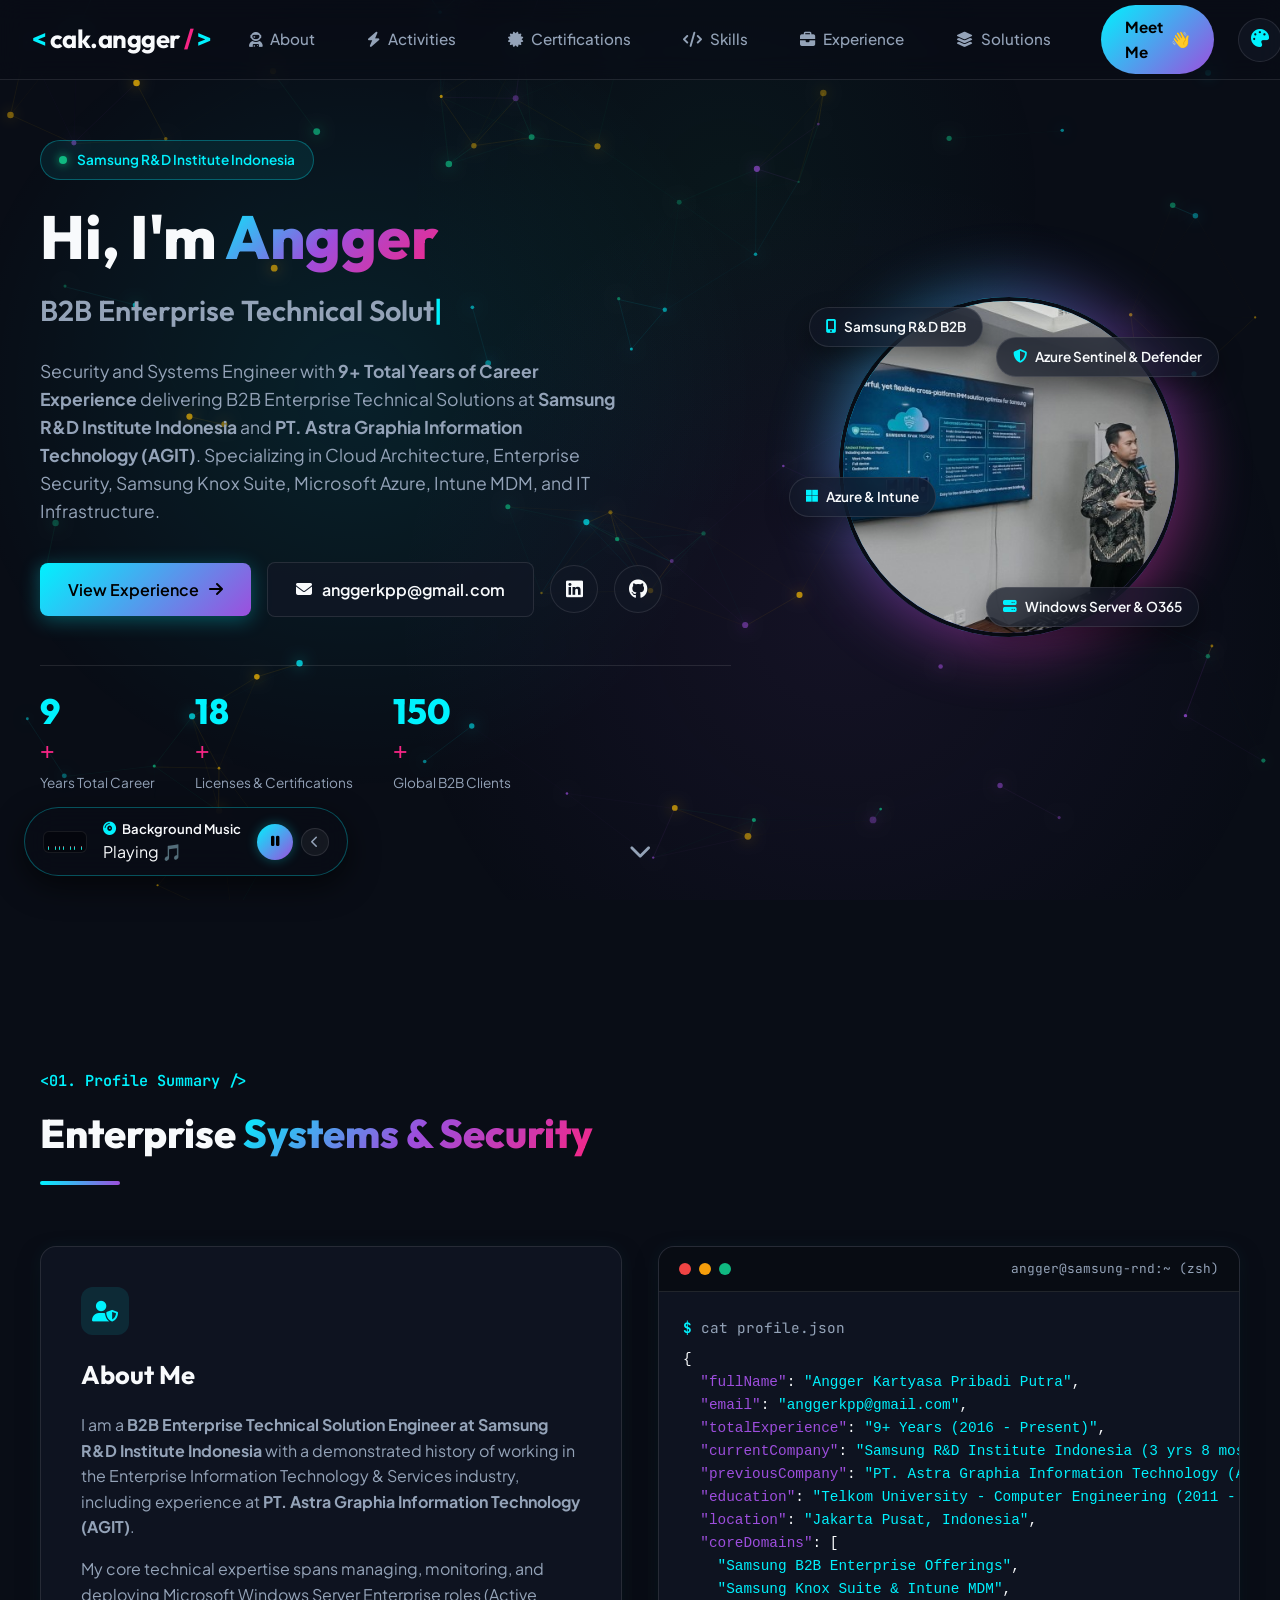
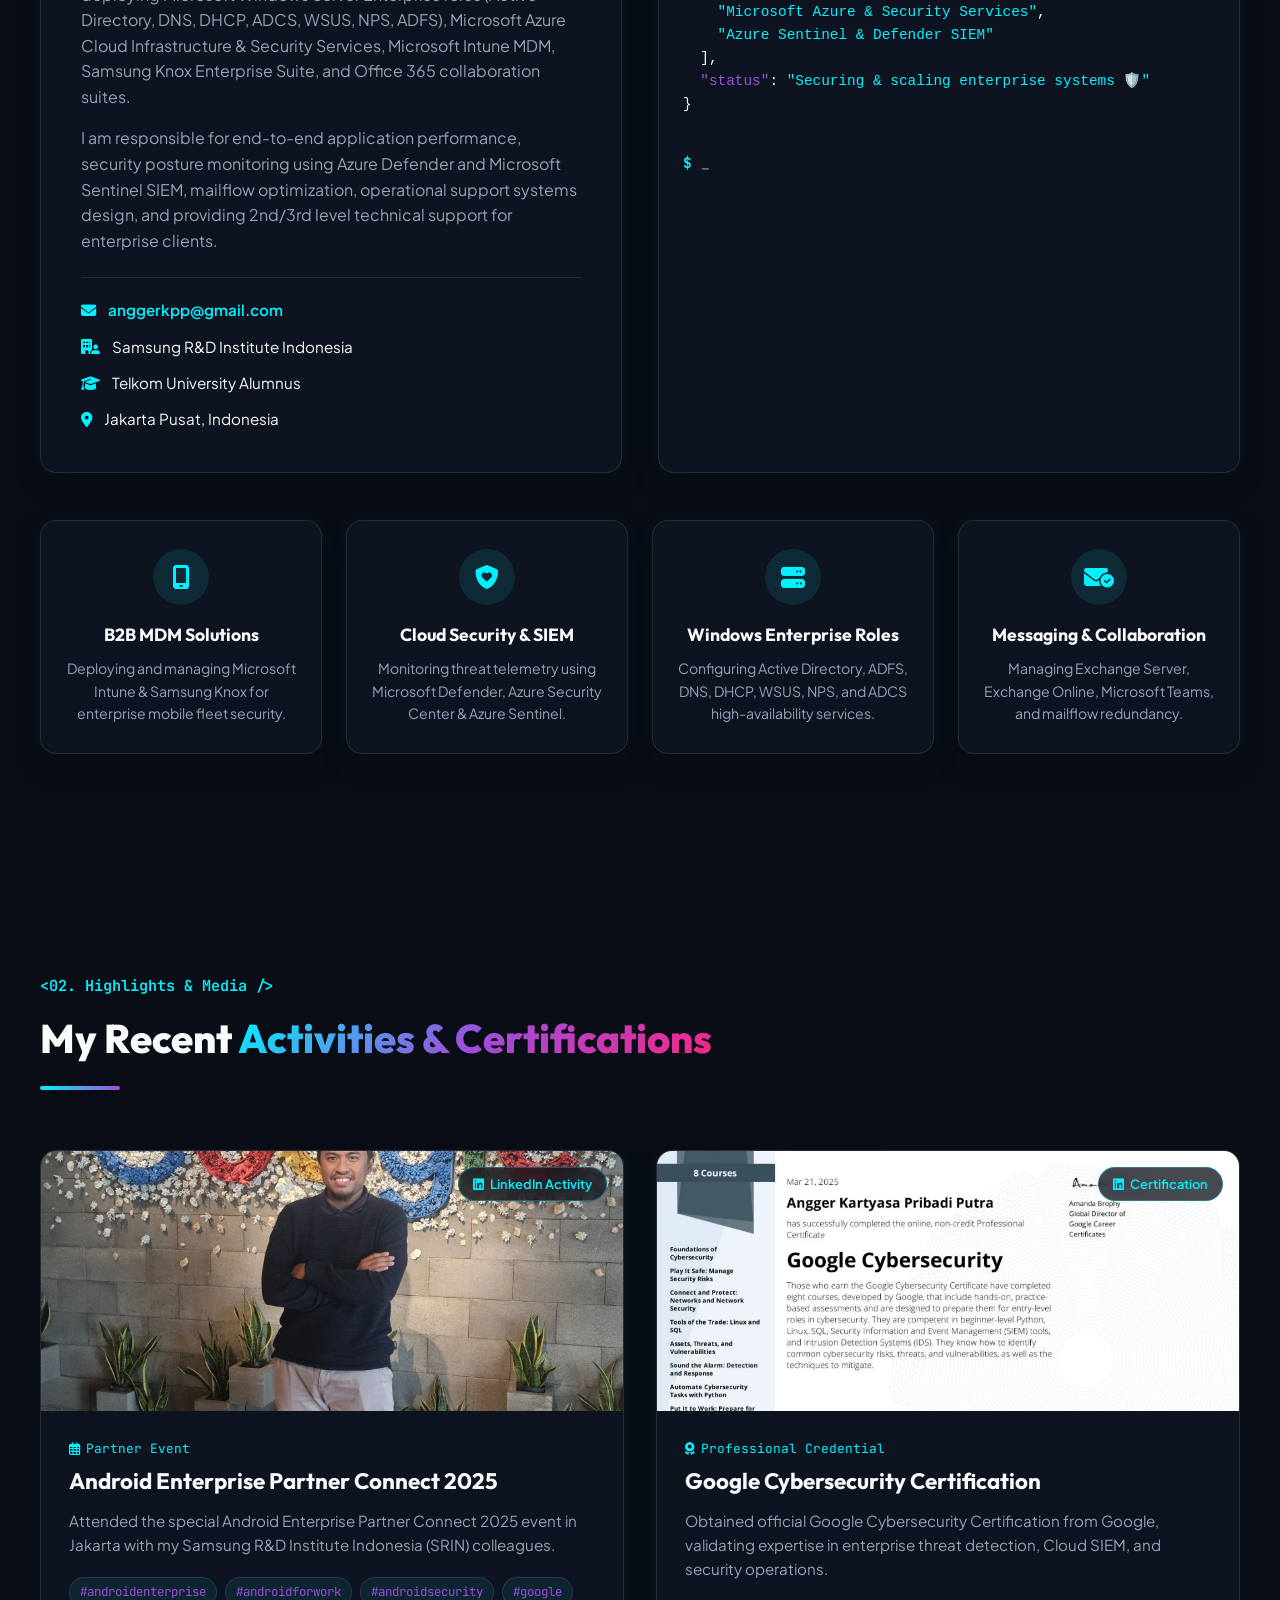
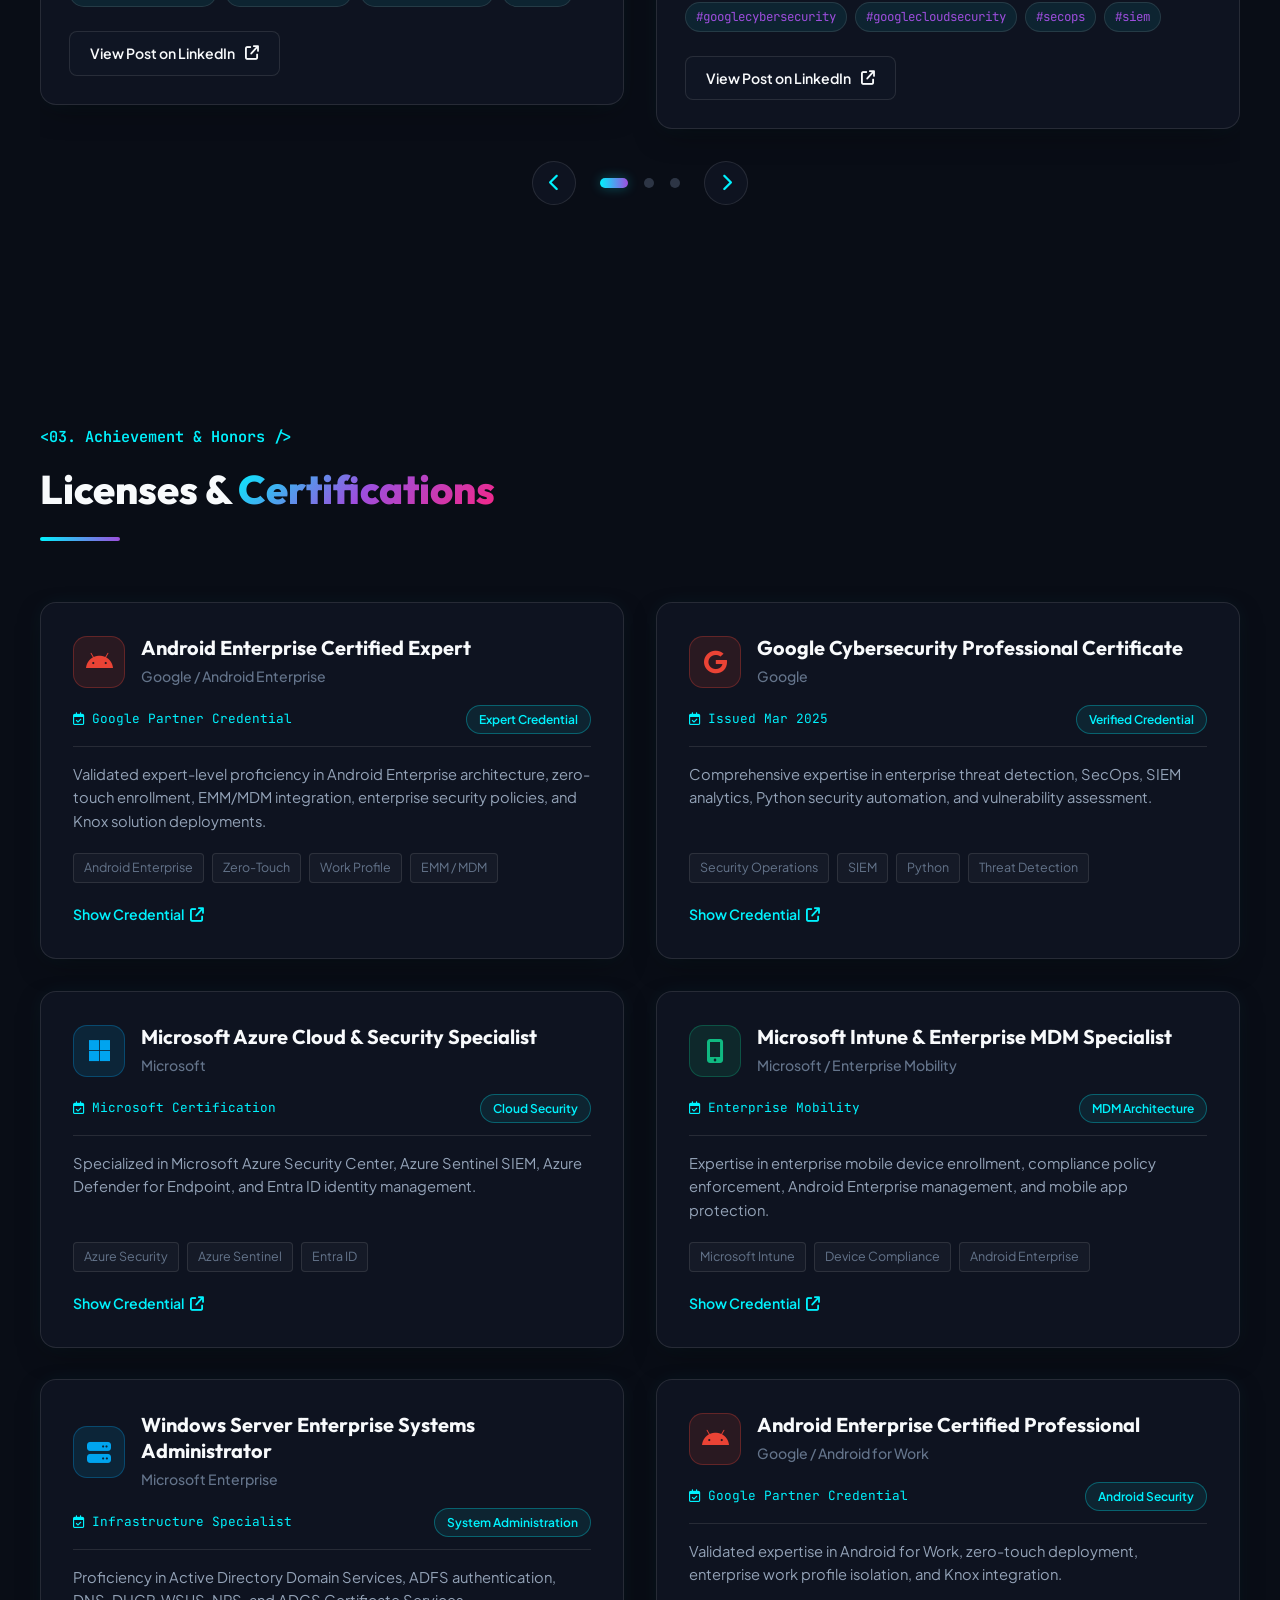
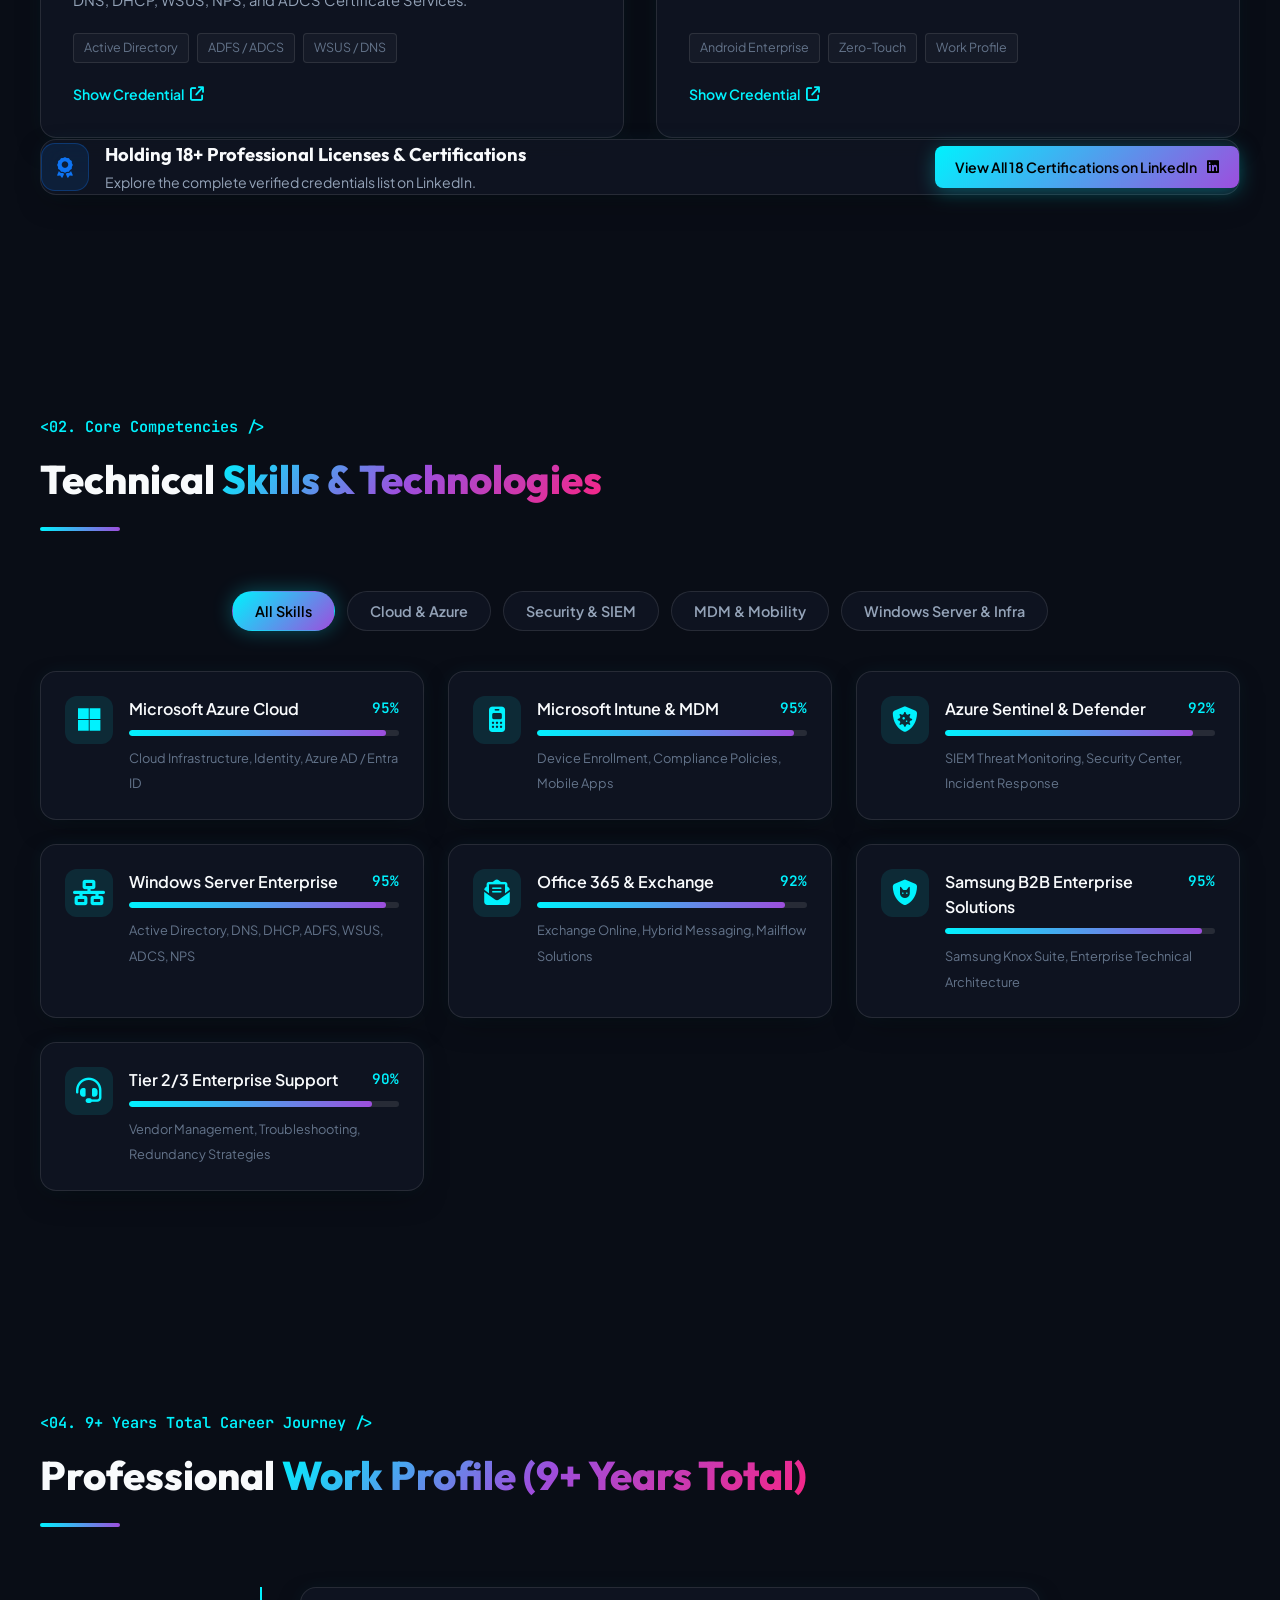
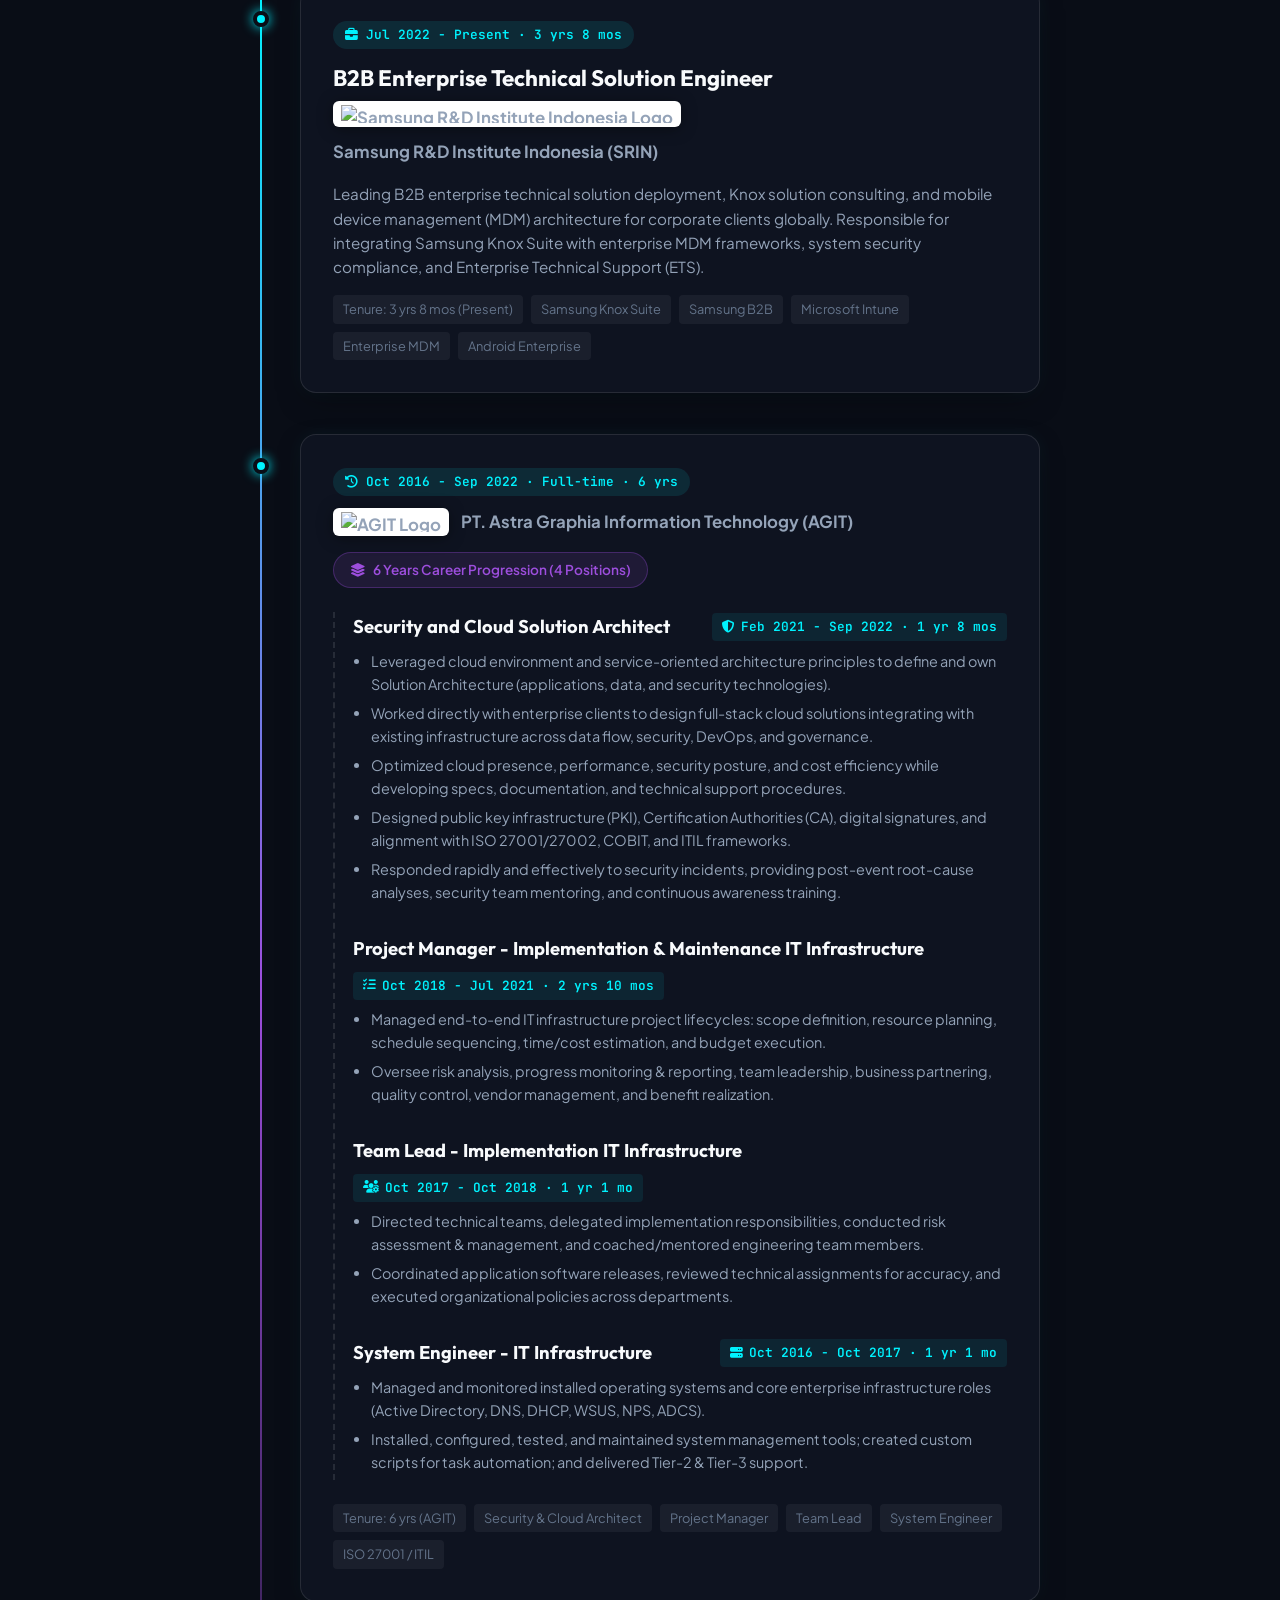
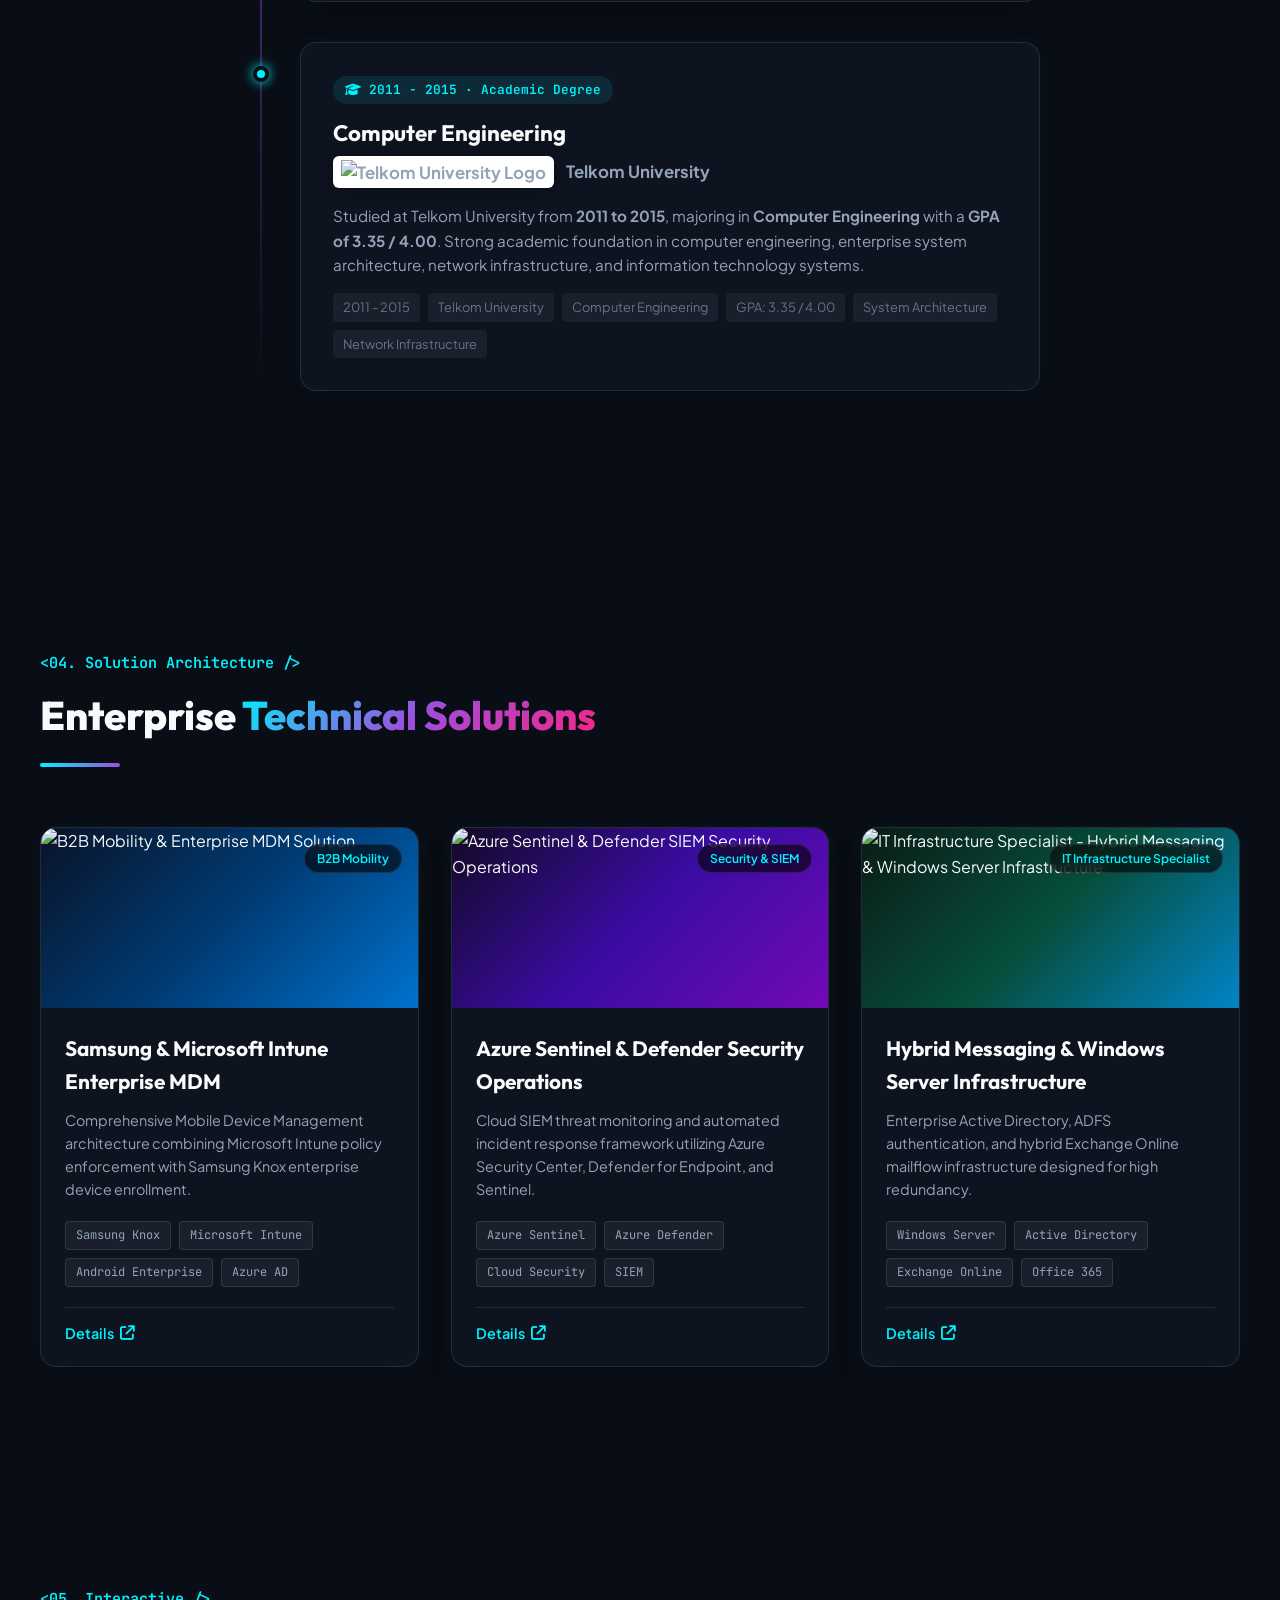
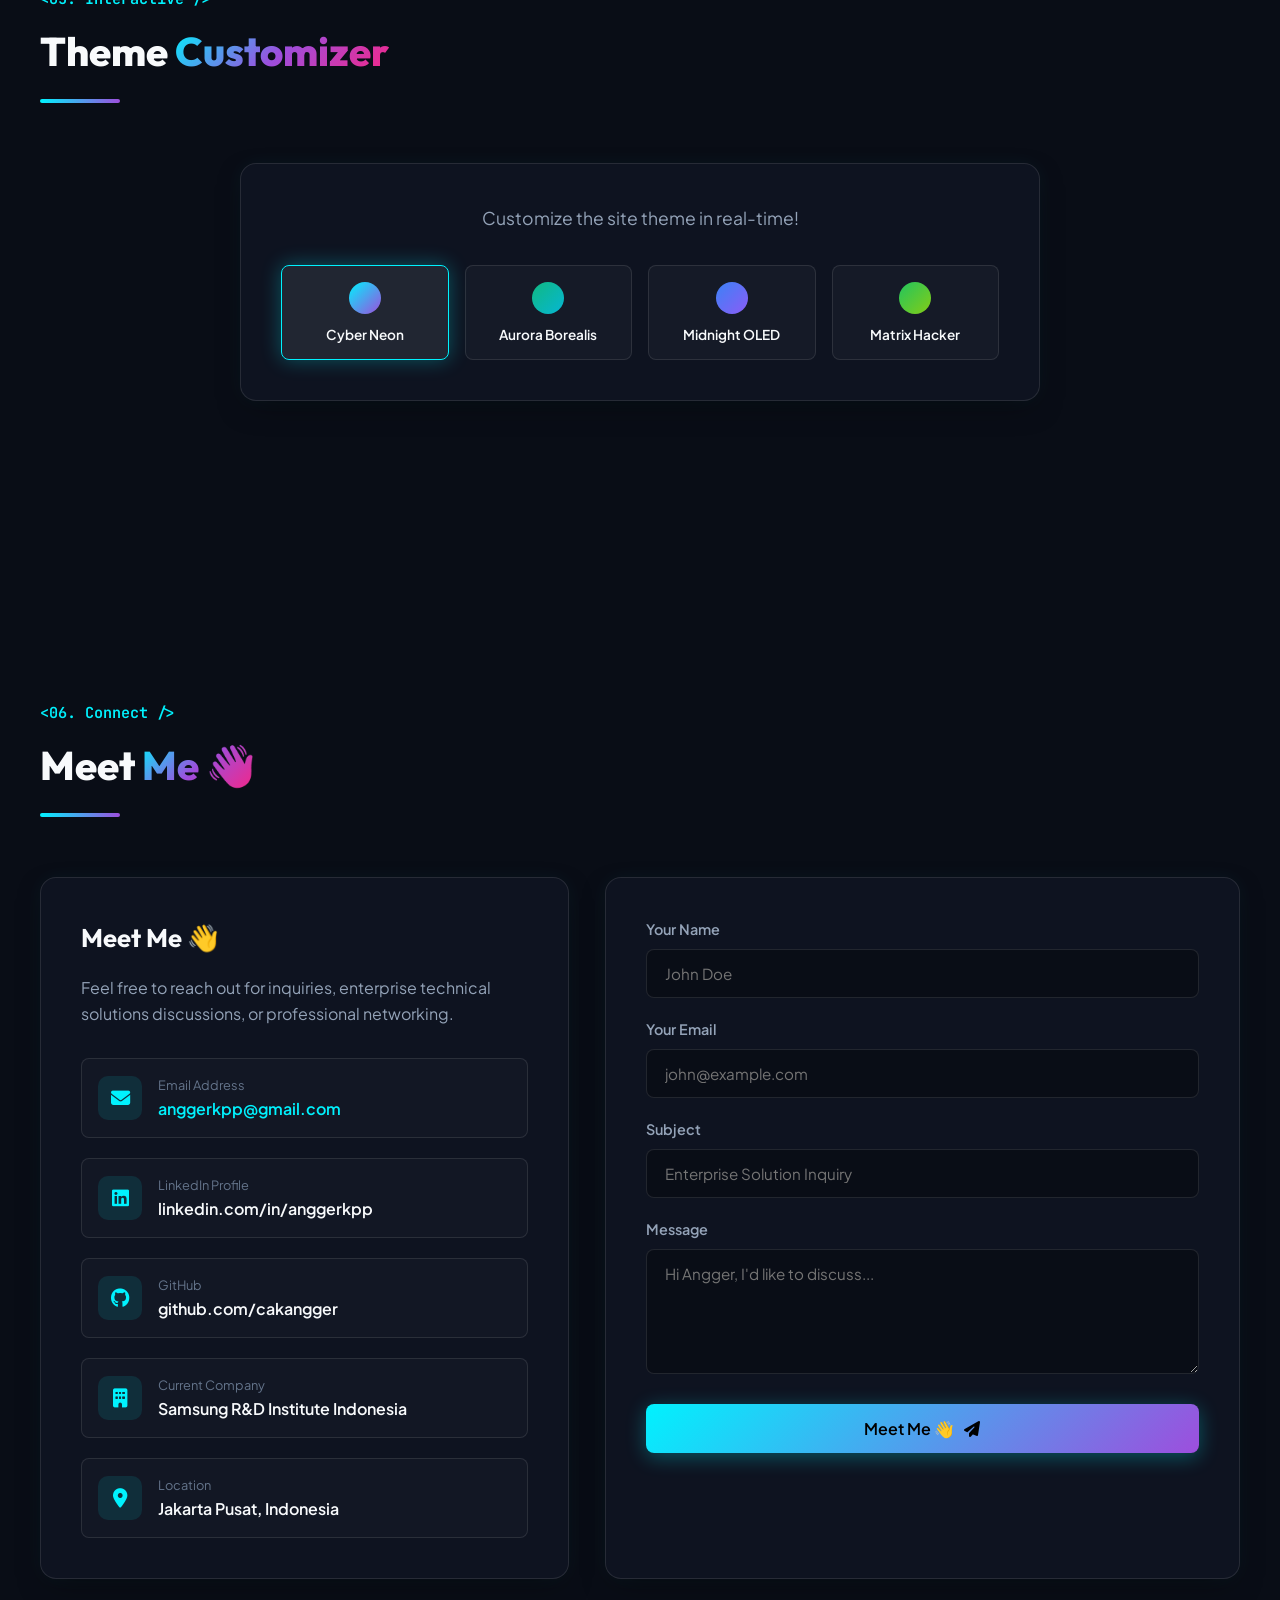
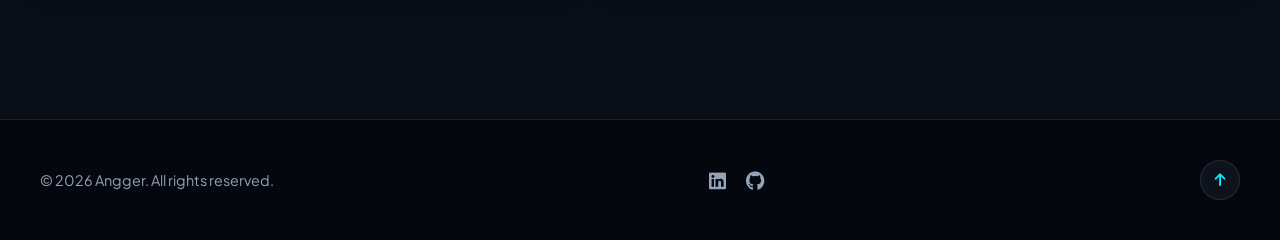
==== commit ec391b2f: "feat: Add dynamic animated waving hand animation for Meet Me 👋 buttons and headers" ====
--- a/index.html
+++ b/index.html
@@ -40,7 +40,7 @@
         <li><a href="#skills" class="nav-link"><i class="fa-solid fa-code"></i> Skills</a></li>
         <li><a href="#experience" class="nav-link"><i class="fa-solid fa-briefcase"></i> Experience</a></li>
         <li><a href="#projects" class="nav-link"><i class="fa-solid fa-layer-group"></i> Solutions</a></li>
-        <li><a href="#contact" class="nav-link btn-nav-cta">Meet Me 👋</a></li>
+        <li><a href="#contact" class="nav-link btn-nav-cta">Meet Me <span class="wave-emoji">👋</span></a></li>
       </ul>
 
       <div class="nav-actions">
@@ -936,13 +936,13 @@
       <div class="section-container">
         <div class="section-header">
           <span class="section-tag">&lt;06. Connect /&gt;</span>
-          <h2 class="section-title">Meet <span class="gradient-text">Me 👋</span></h2>
+          <h2 class="section-title">Meet <span class="gradient-text">Me <span class="wave-emoji">👋</span></span></h2>
           <div class="section-line"></div>
         </div>
 
         <div class="contact-grid">
           <div class="contact-info-card glass-card scroll-zoom-in delay-1">
-            <h3>Meet Me 👋</h3>
+            <h3>Meet Me <span class="wave-emoji">👋</span></h3>
             <p>
               Feel free to reach out for inquiries, enterprise technical solutions discussions, or professional networking.
             </p>
@@ -1008,7 +1008,7 @@
               <textarea id="form-message" rows="5" placeholder="Hi Angger, I'd like to discuss..." required></textarea>
             </div>
             <button type="submit" class="btn btn-primary btn-block">
-              <span>Meet Me 👋</span> <i class="fa-solid fa-paper-plane"></i>
+              <span>Meet Me <span class="wave-emoji">👋</span></span> <i class="fa-solid fa-paper-plane"></i>
             </button>
           </form>
         </div>
--- a/styles.css
+++ b/styles.css
@@ -287,6 +287,24 @@
   color: #000;
   transform: translateY(-2px) scale(1.06);
   box-shadow: 0 0 32px var(--border-glow);
+}
+
+/* Waving Hand Emoji Animation */
+.wave-emoji {
+  display: inline-block;
+  transform-origin: 70% 70%;
+  animation: waveHand 2.2s infinite ease-in-out;
+}
+
+@keyframes waveHand {
+  0% { transform: rotate(0deg); }
+  10% { transform: rotate(14deg); }
+  20% { transform: rotate(-8deg); }
+  30% { transform: rotate(14deg); }
+  40% { transform: rotate(-4deg); }
+  50% { transform: rotate(10deg); }
+  60% { transform: rotate(0deg); }
+  100% { transform: rotate(0deg); }
 }
 
 .nav-actions {
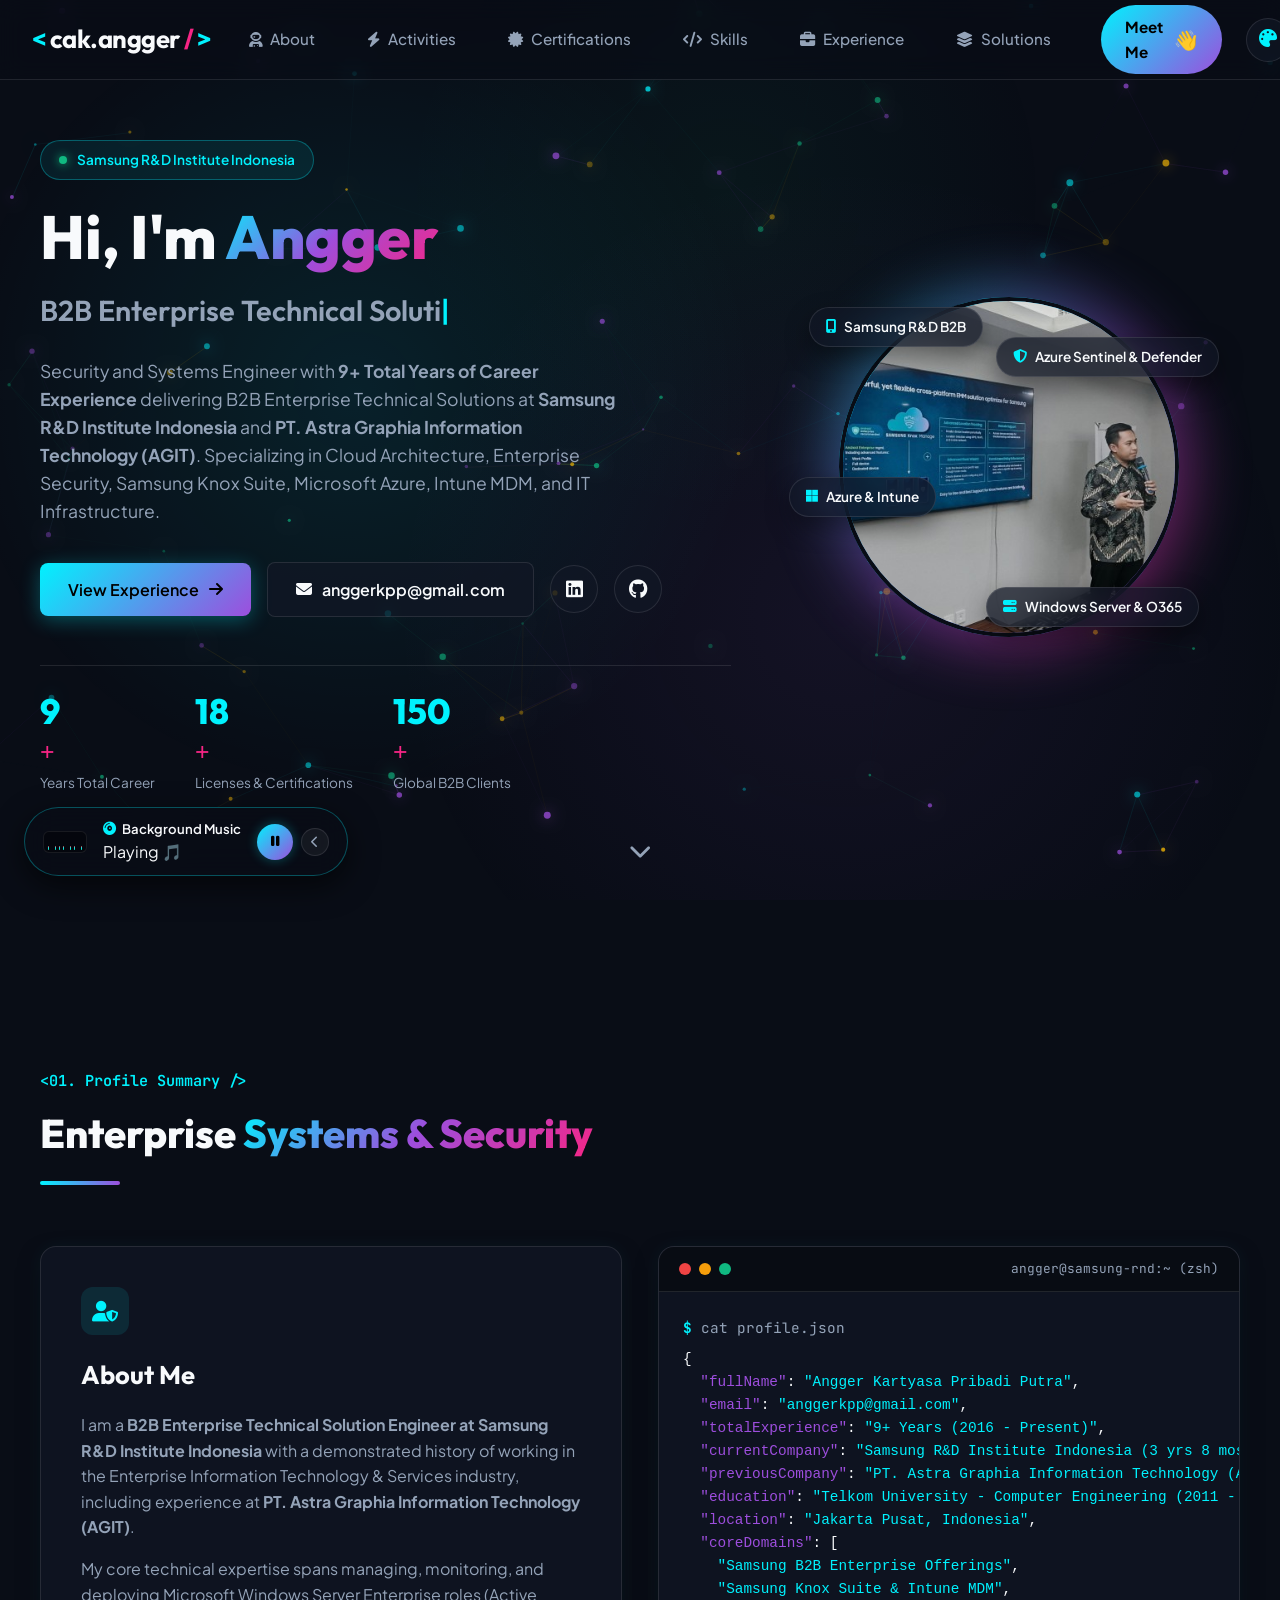
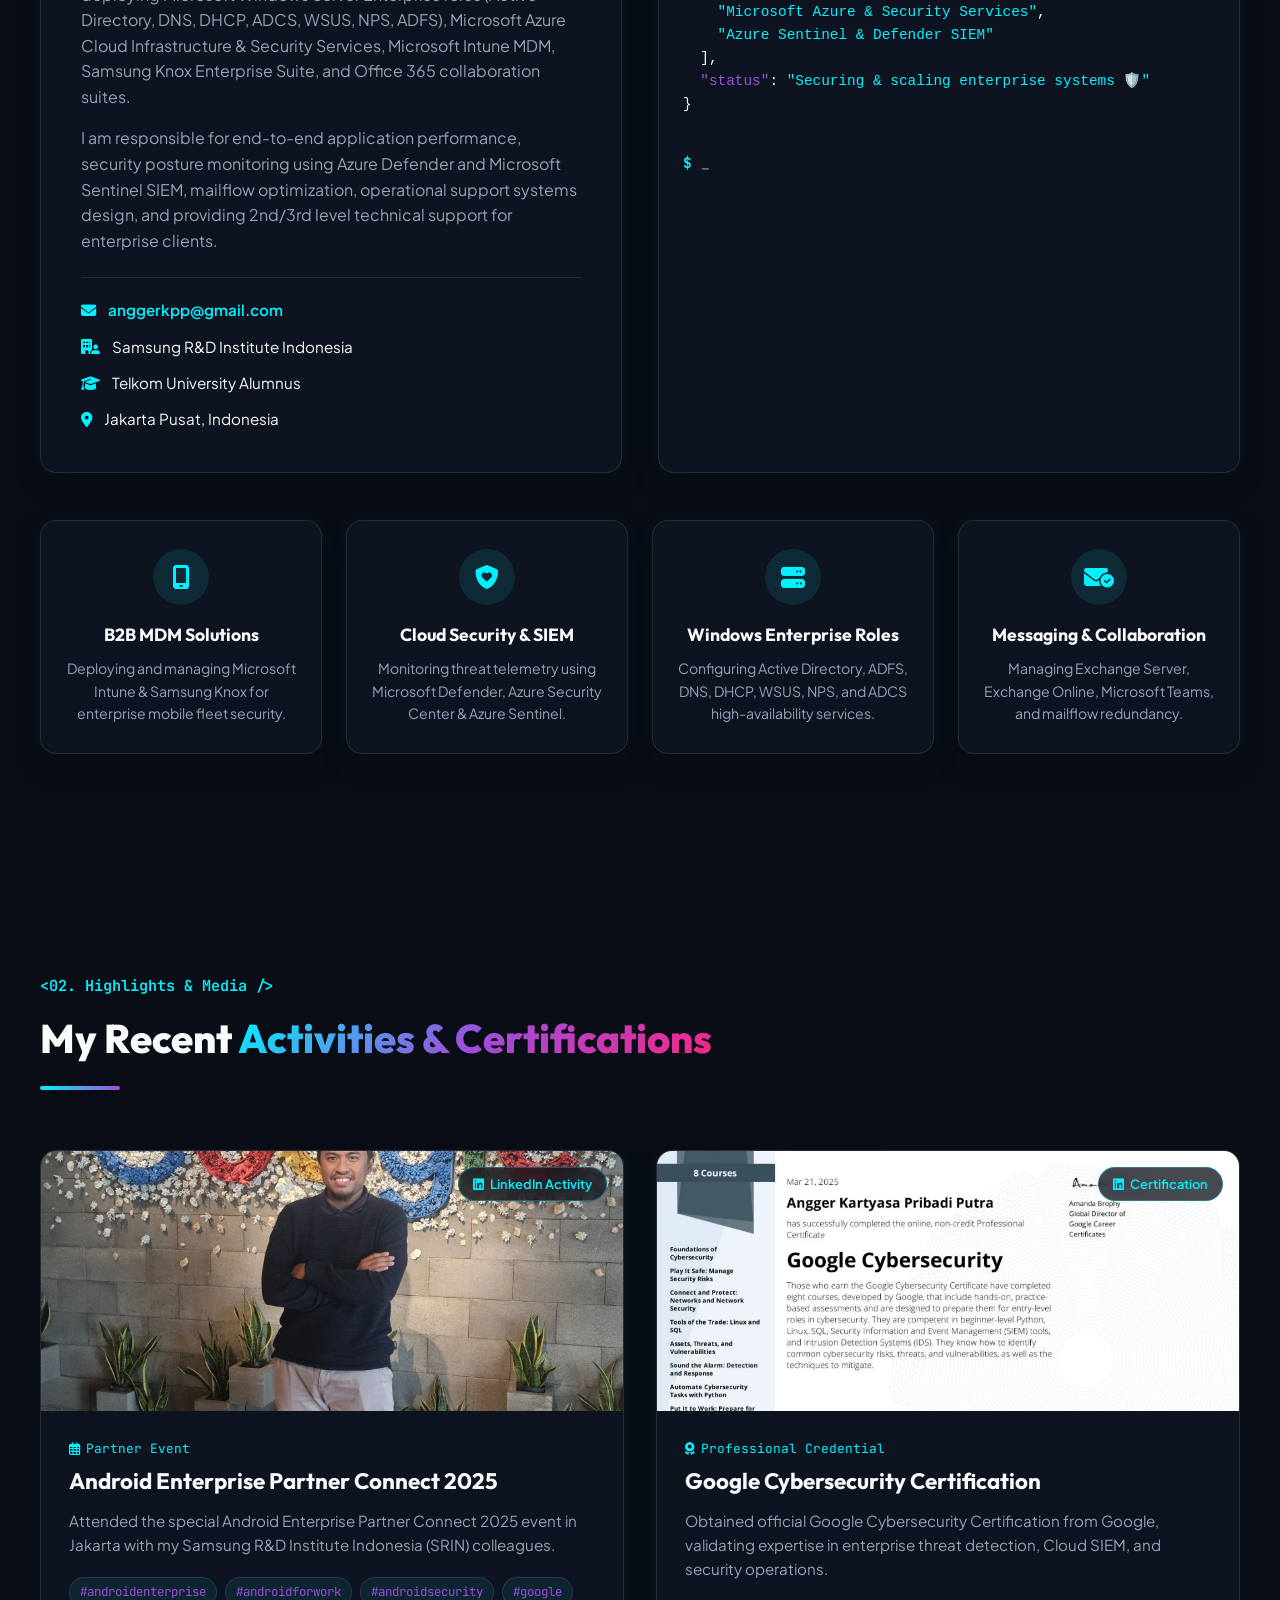
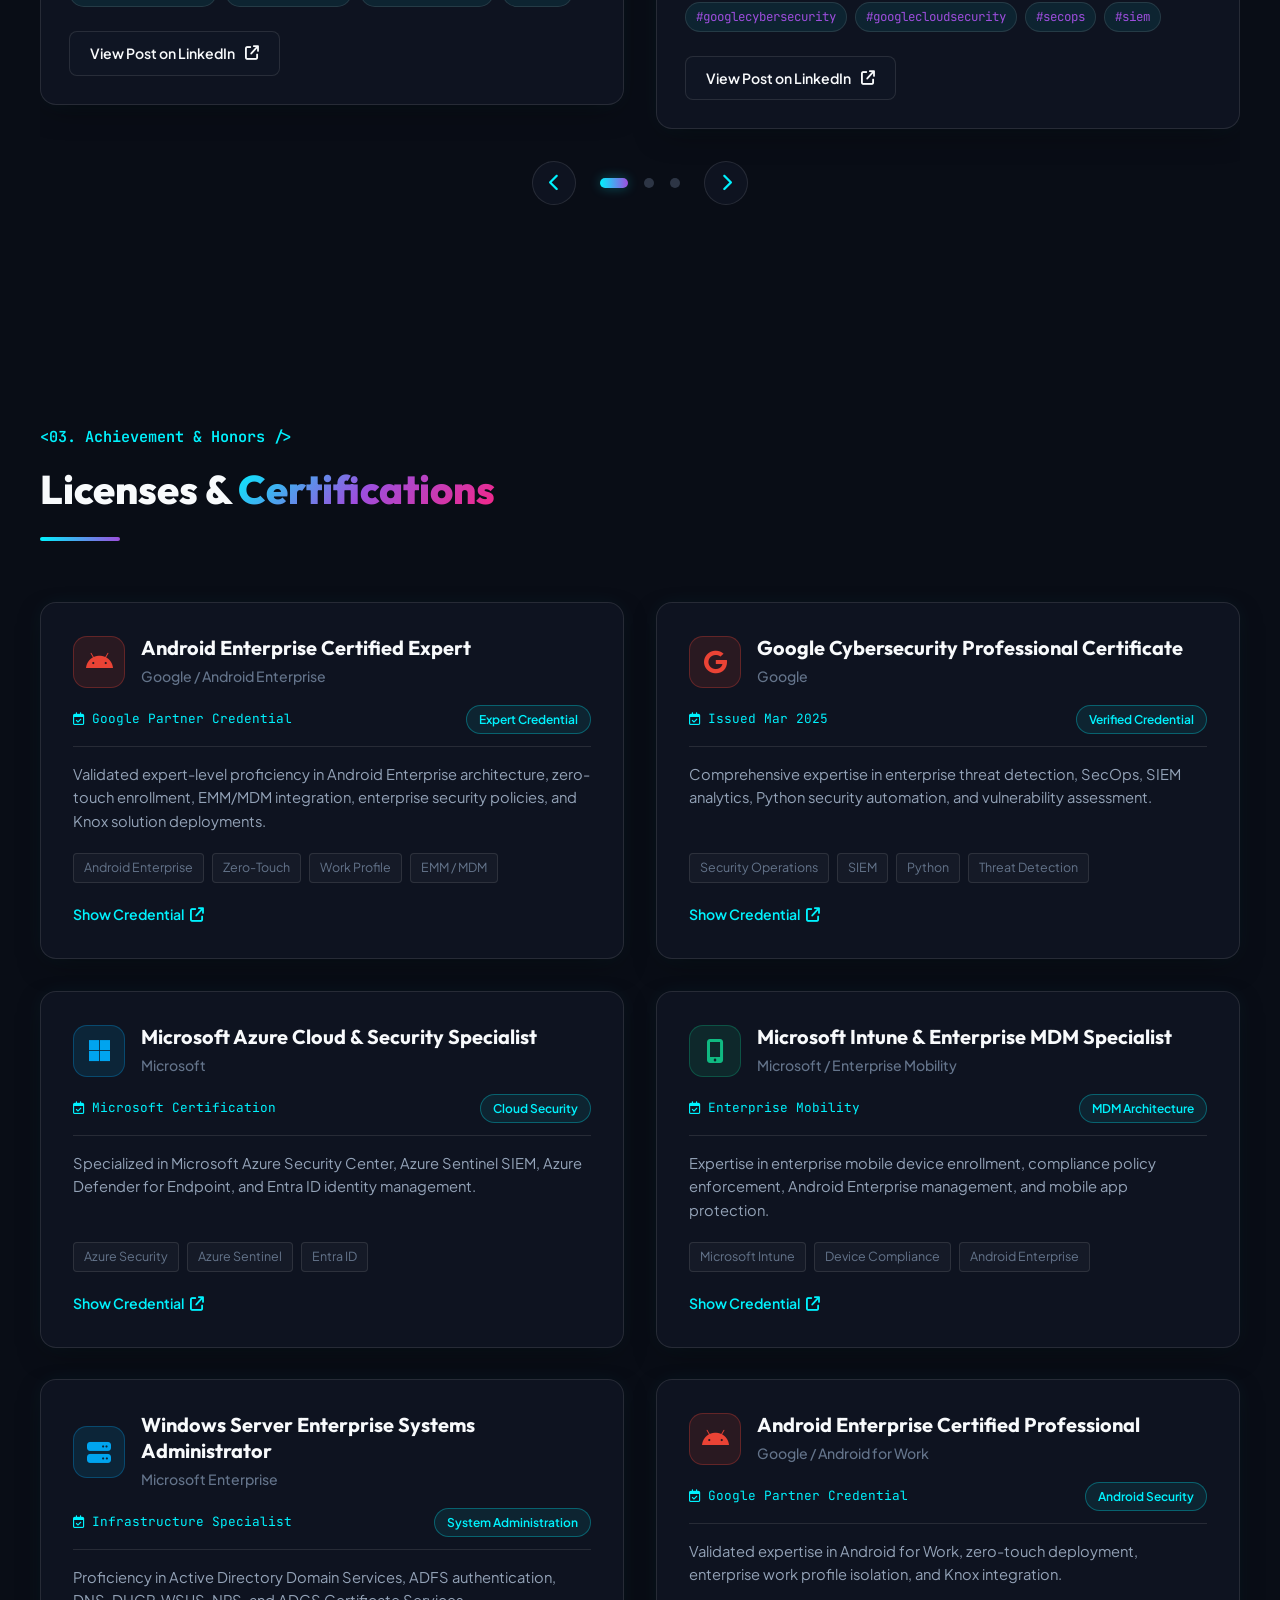
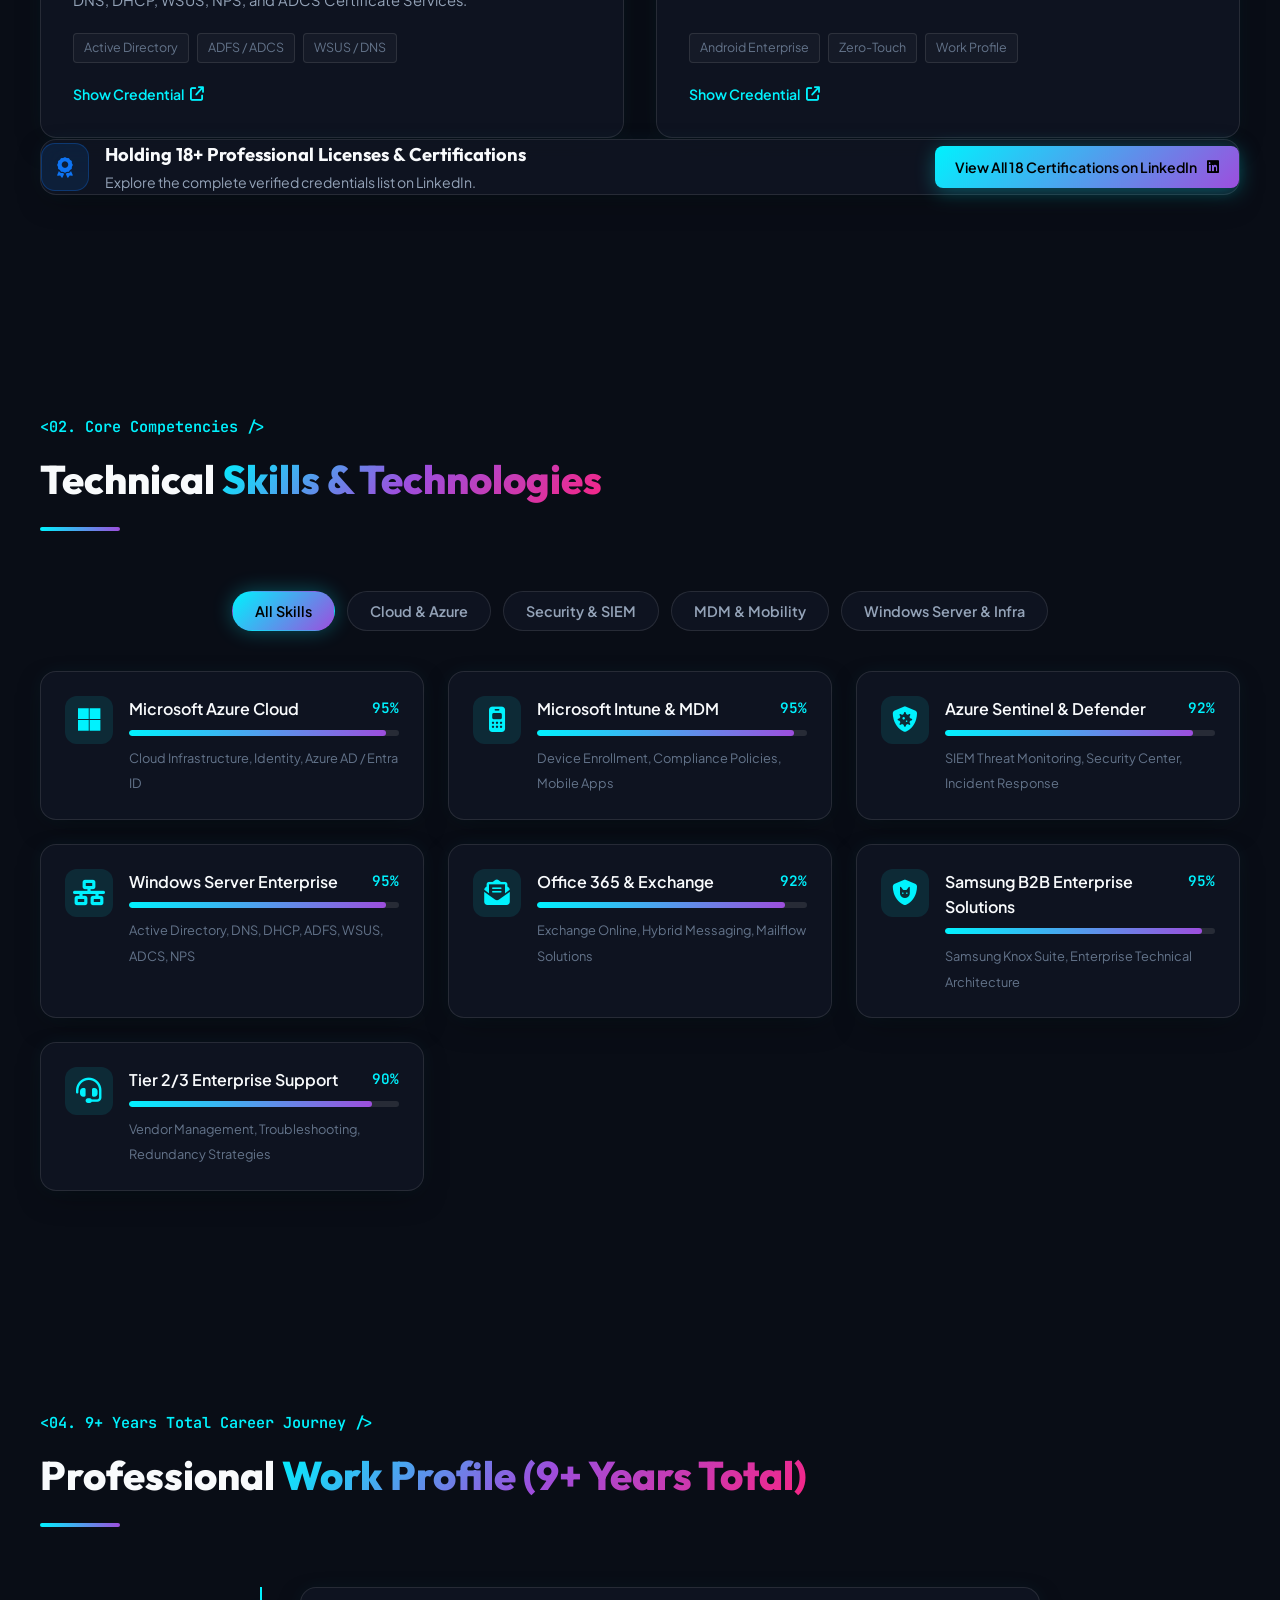
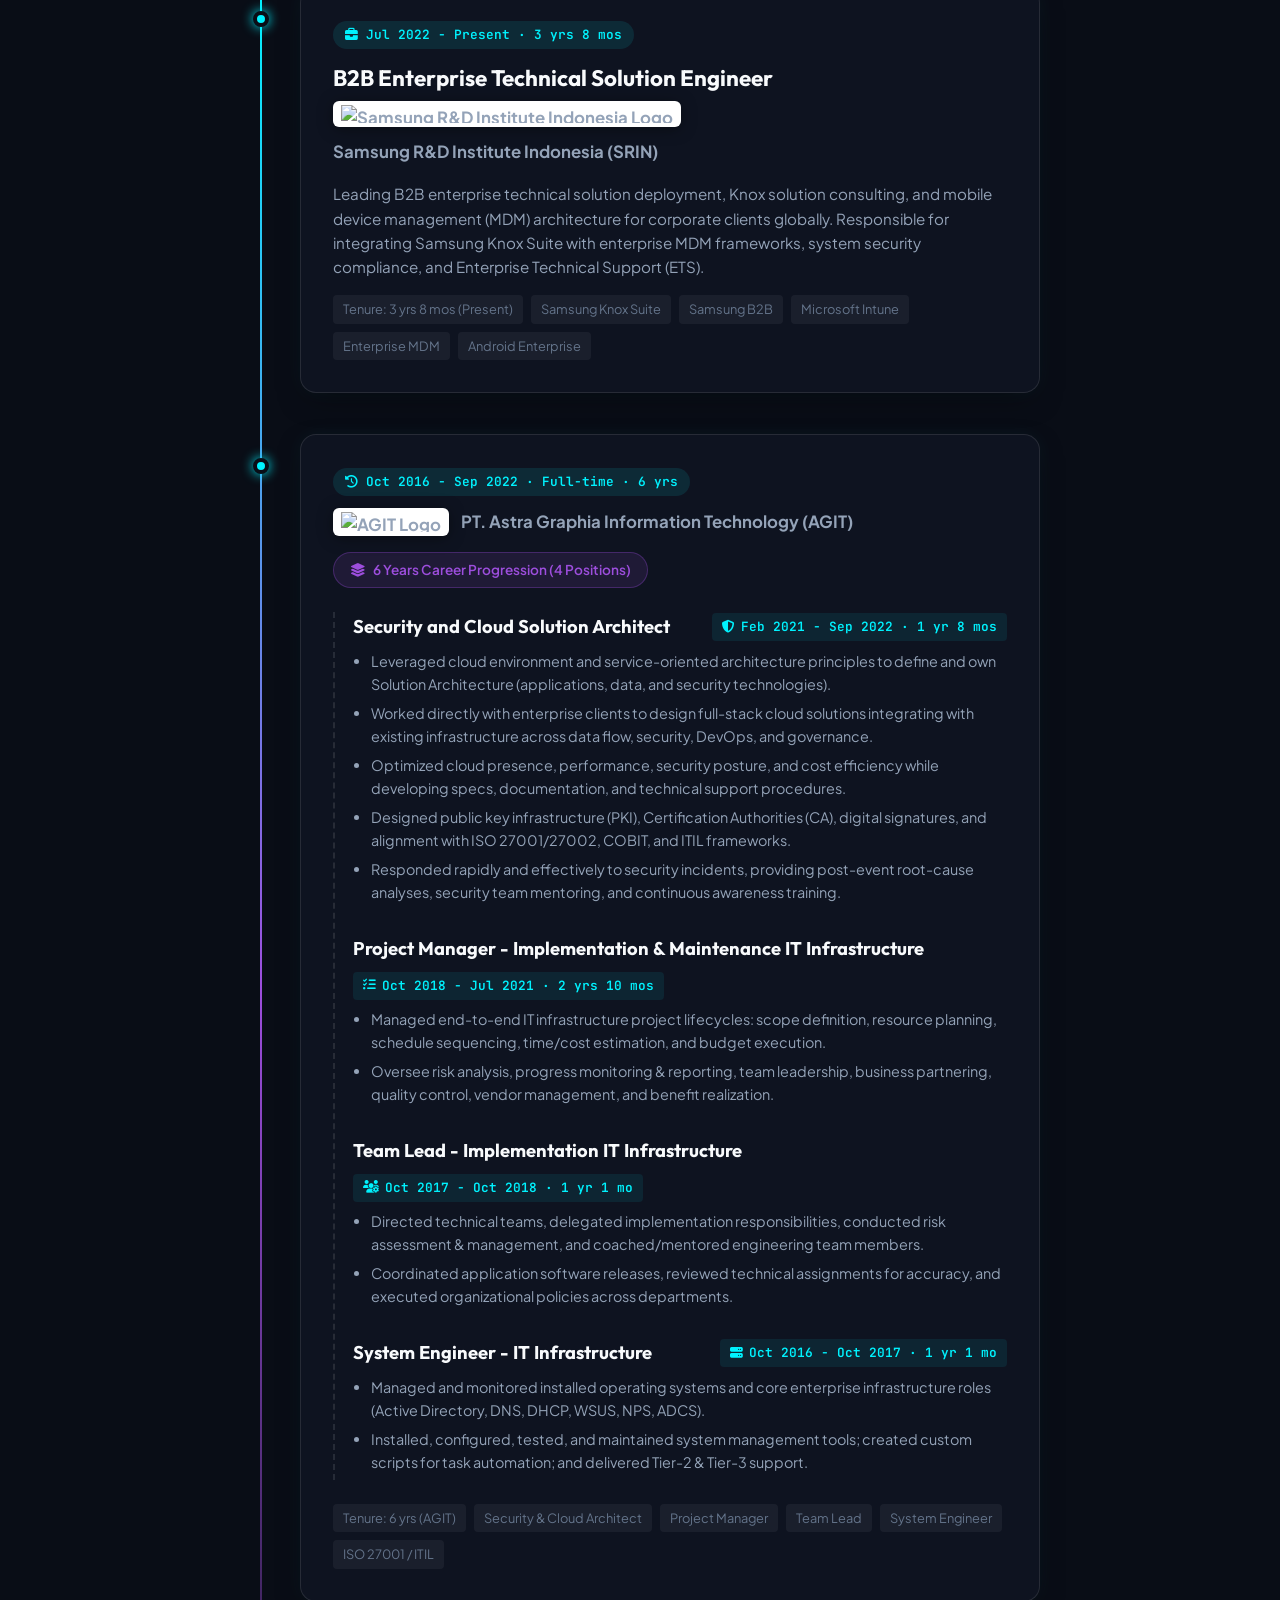
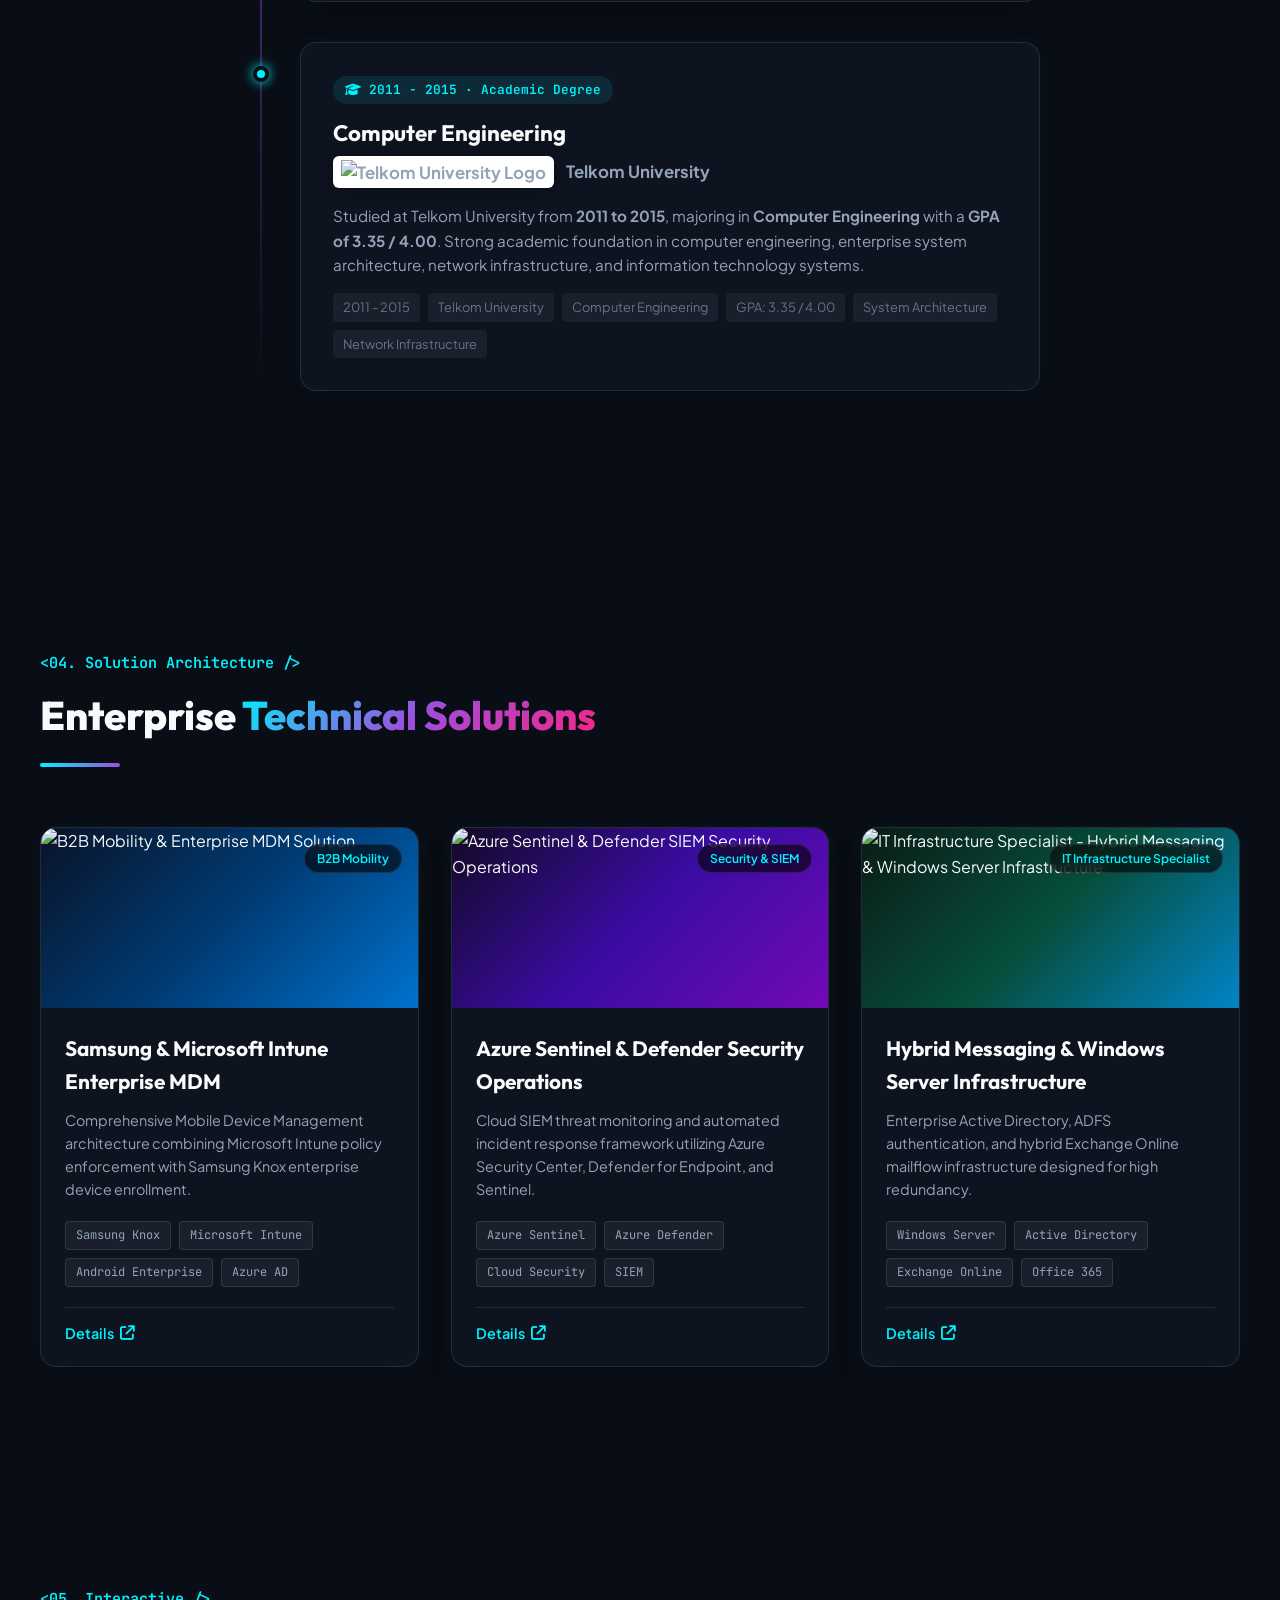
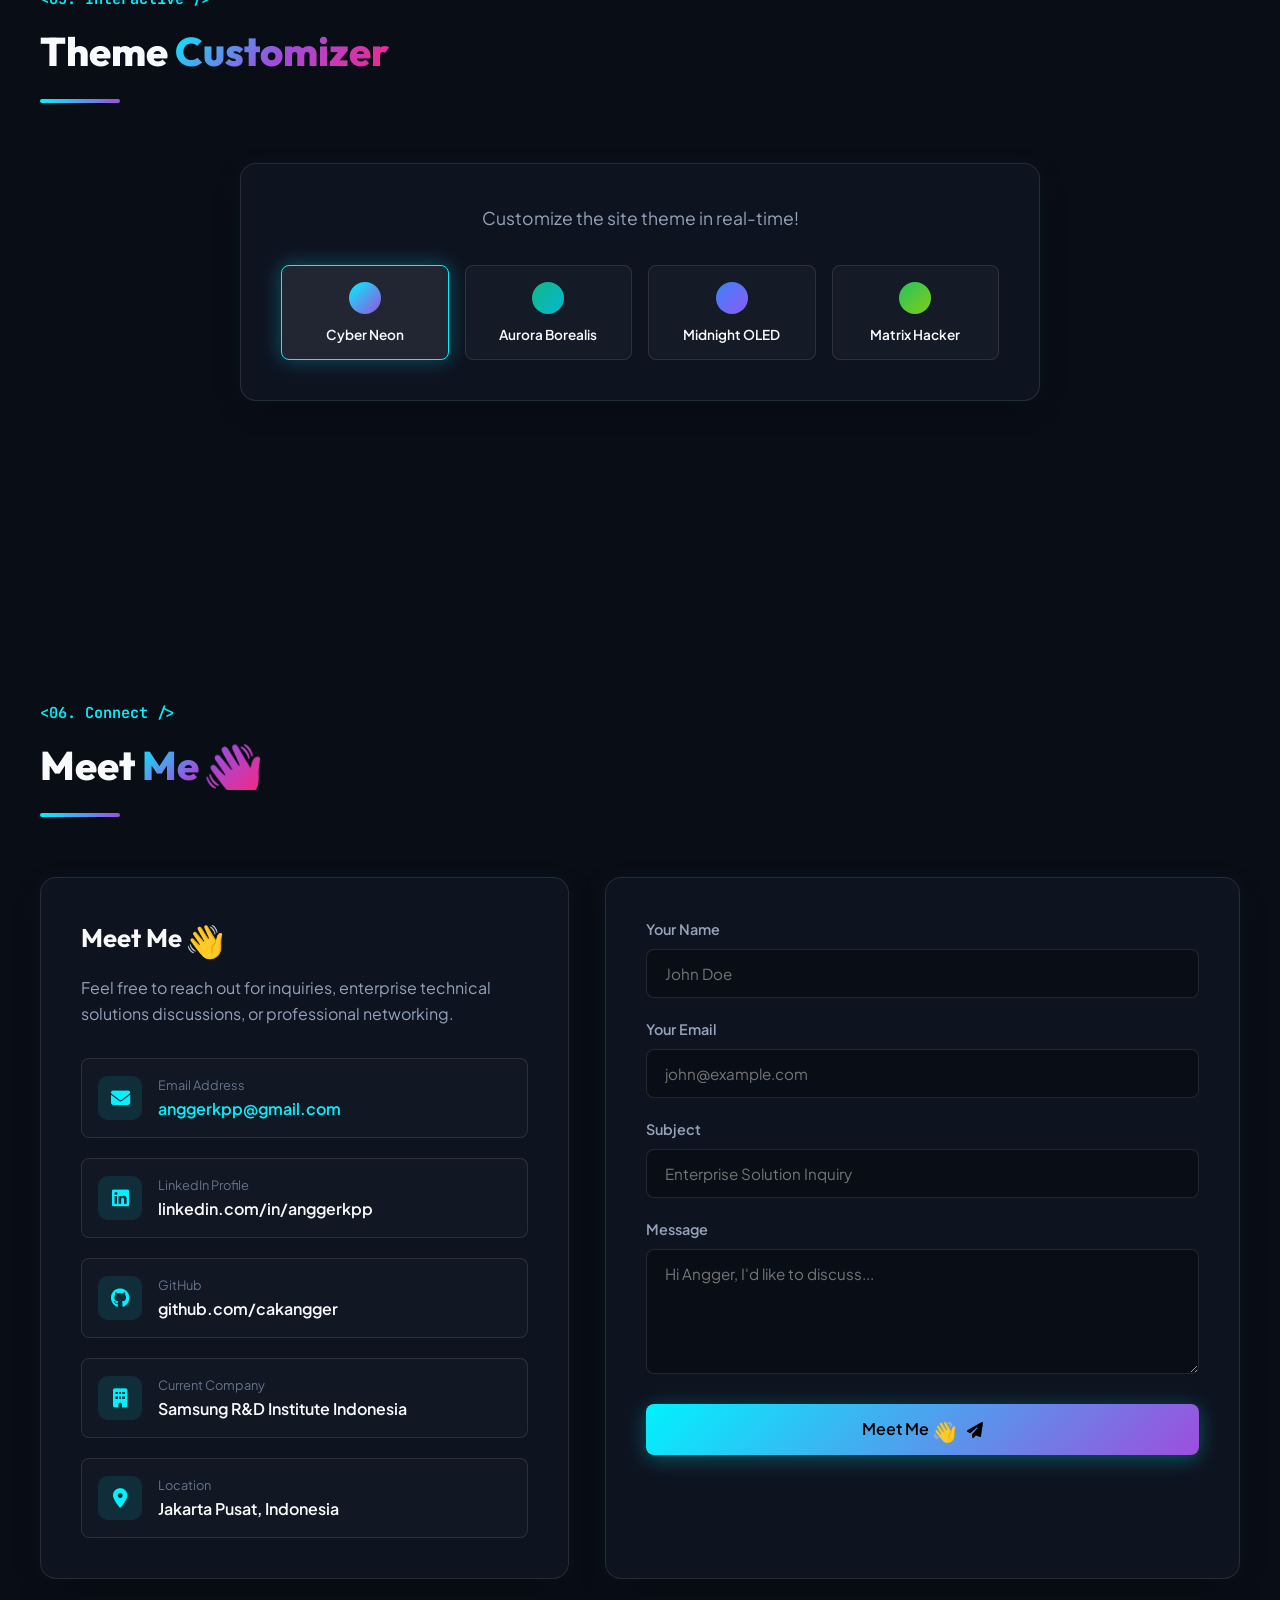
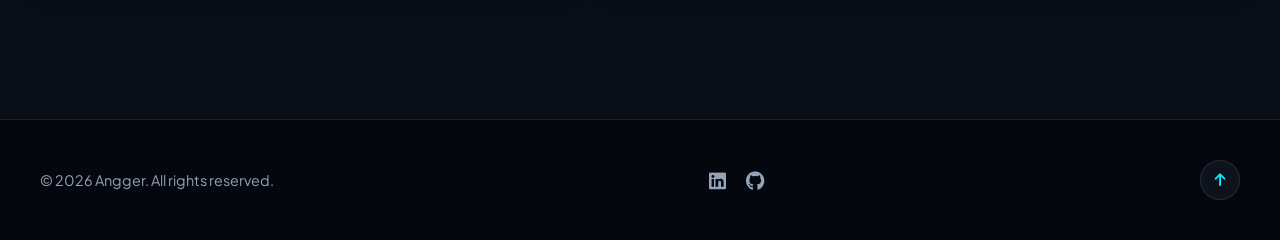
==== commit b60ff645: "feat: Change wording to Meet Me👋 and make animated waving hand emoji large and prominent" ====
--- a/index.html
+++ b/index.html
@@ -40,7 +40,7 @@
         <li><a href="#skills" class="nav-link"><i class="fa-solid fa-code"></i> Skills</a></li>
         <li><a href="#experience" class="nav-link"><i class="fa-solid fa-briefcase"></i> Experience</a></li>
         <li><a href="#projects" class="nav-link"><i class="fa-solid fa-layer-group"></i> Solutions</a></li>
-        <li><a href="#contact" class="nav-link btn-nav-cta">Meet Me <span class="wave-emoji">👋</span></a></li>
+        <li><a href="#contact" class="nav-link btn-nav-cta">Meet Me<span class="wave-emoji">👋</span></a></li>
       </ul>
 
       <div class="nav-actions">
@@ -936,13 +936,13 @@
       <div class="section-container">
         <div class="section-header">
           <span class="section-tag">&lt;06. Connect /&gt;</span>
-          <h2 class="section-title">Meet <span class="gradient-text">Me <span class="wave-emoji">👋</span></span></h2>
+          <h2 class="section-title">Meet <span class="gradient-text">Me<span class="wave-emoji">👋</span></span></h2>
           <div class="section-line"></div>
         </div>
 
         <div class="contact-grid">
           <div class="contact-info-card glass-card scroll-zoom-in delay-1">
-            <h3>Meet Me <span class="wave-emoji">👋</span></h3>
+            <h3>Meet Me<span class="wave-emoji">👋</span></h3>
             <p>
               Feel free to reach out for inquiries, enterprise technical solutions discussions, or professional networking.
             </p>
@@ -1008,7 +1008,7 @@
               <textarea id="form-message" rows="5" placeholder="Hi Angger, I'd like to discuss..." required></textarea>
             </div>
             <button type="submit" class="btn btn-primary btn-block">
-              <span>Meet Me <span class="wave-emoji">👋</span></span> <i class="fa-solid fa-paper-plane"></i>
+              <span>Meet Me<span class="wave-emoji">👋</span></span> <i class="fa-solid fa-paper-plane"></i>
             </button>
           </form>
         </div>
--- a/styles.css
+++ b/styles.css
@@ -292,8 +292,12 @@
 /* Waving Hand Emoji Animation */
 .wave-emoji {
   display: inline-block;
+  font-size: 1.25em;
+  line-height: 1;
+  margin-left: 3px;
   transform-origin: 70% 70%;
   animation: waveHand 2.2s infinite ease-in-out;
+  vertical-align: middle;
 }
 
 @keyframes waveHand {
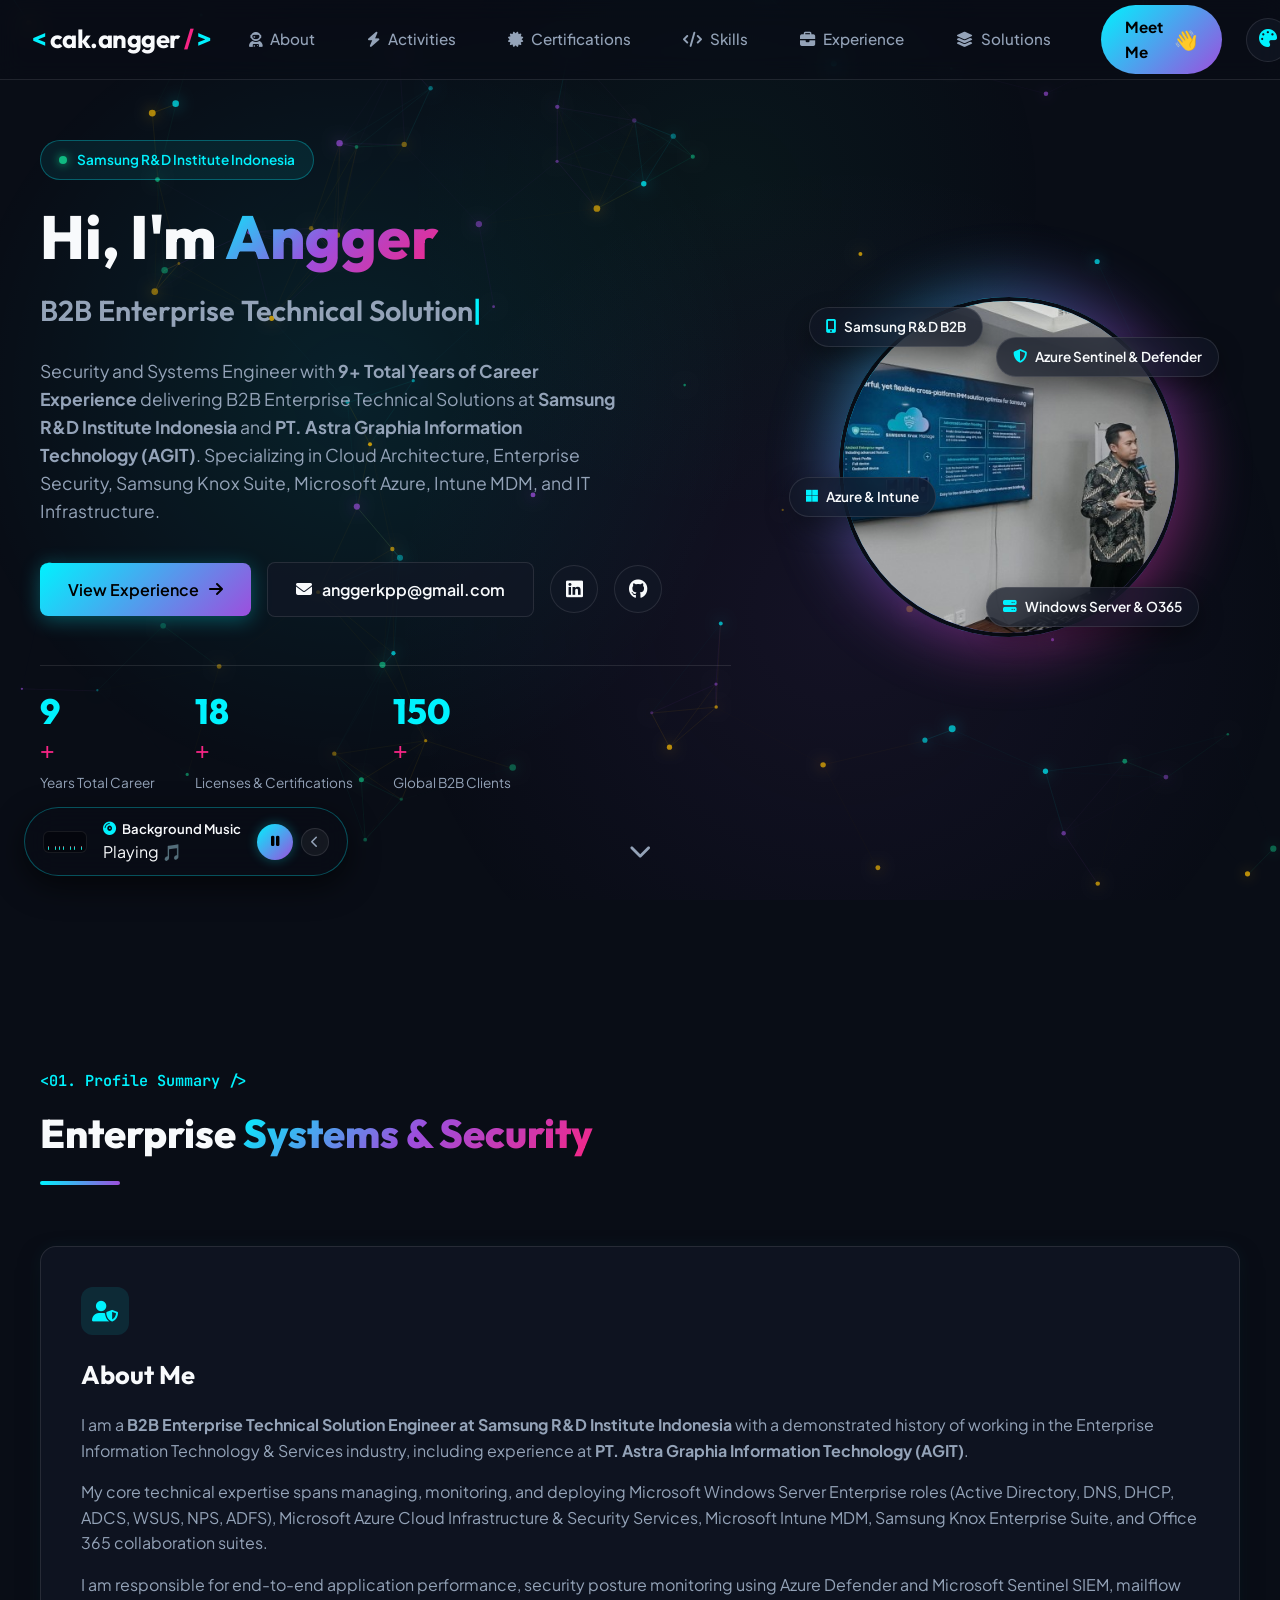
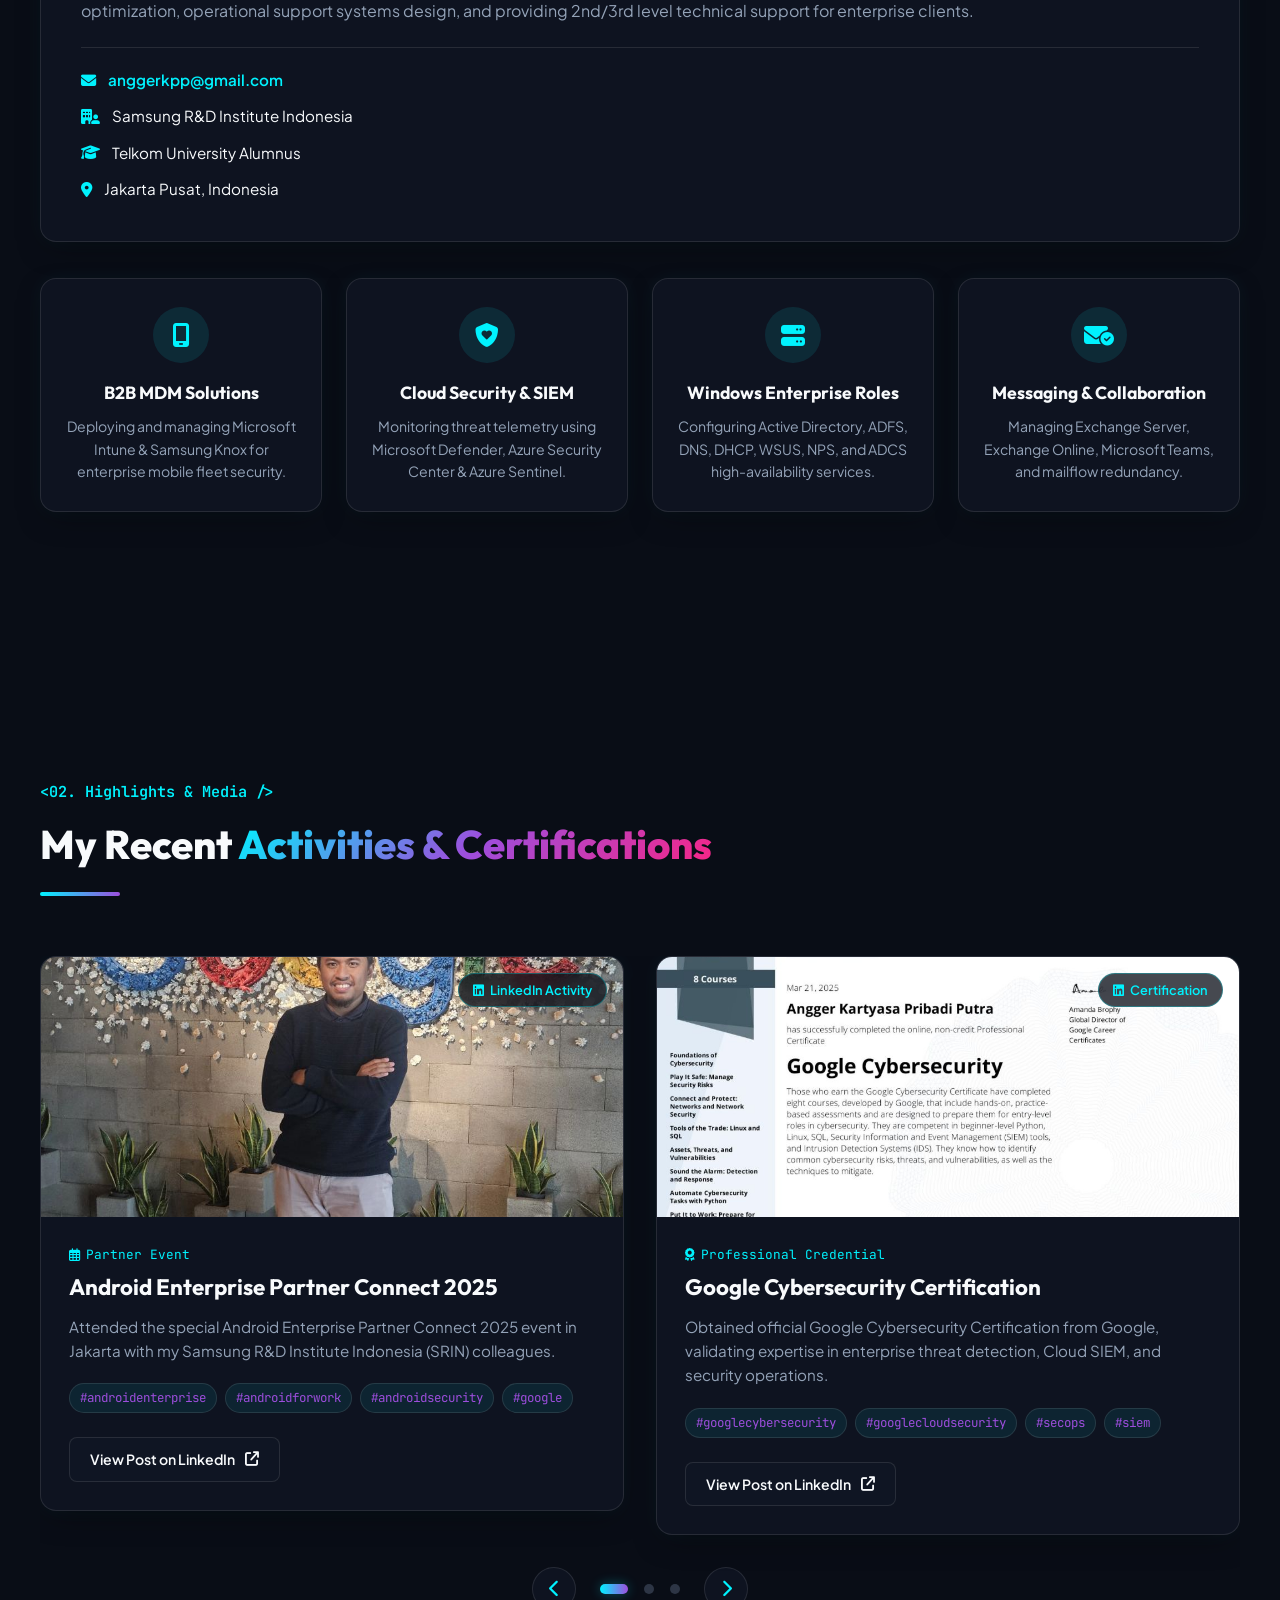
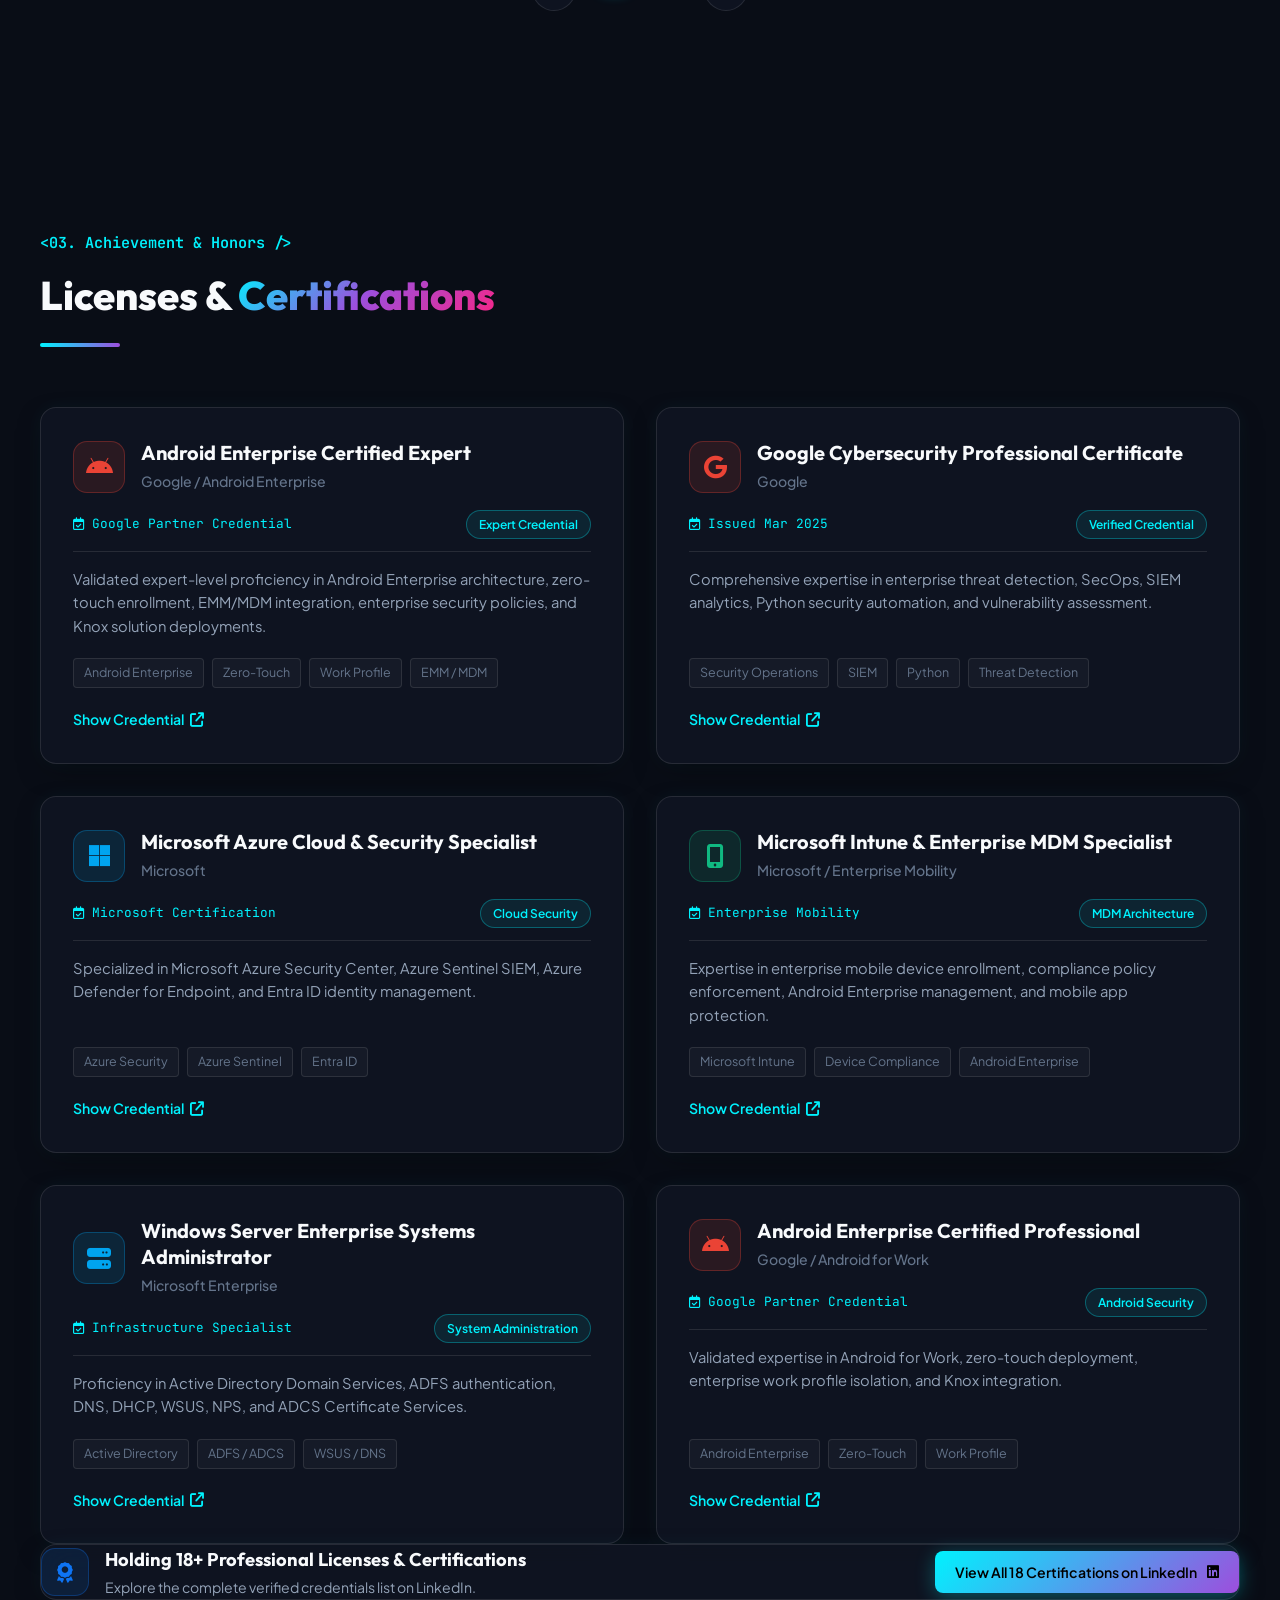
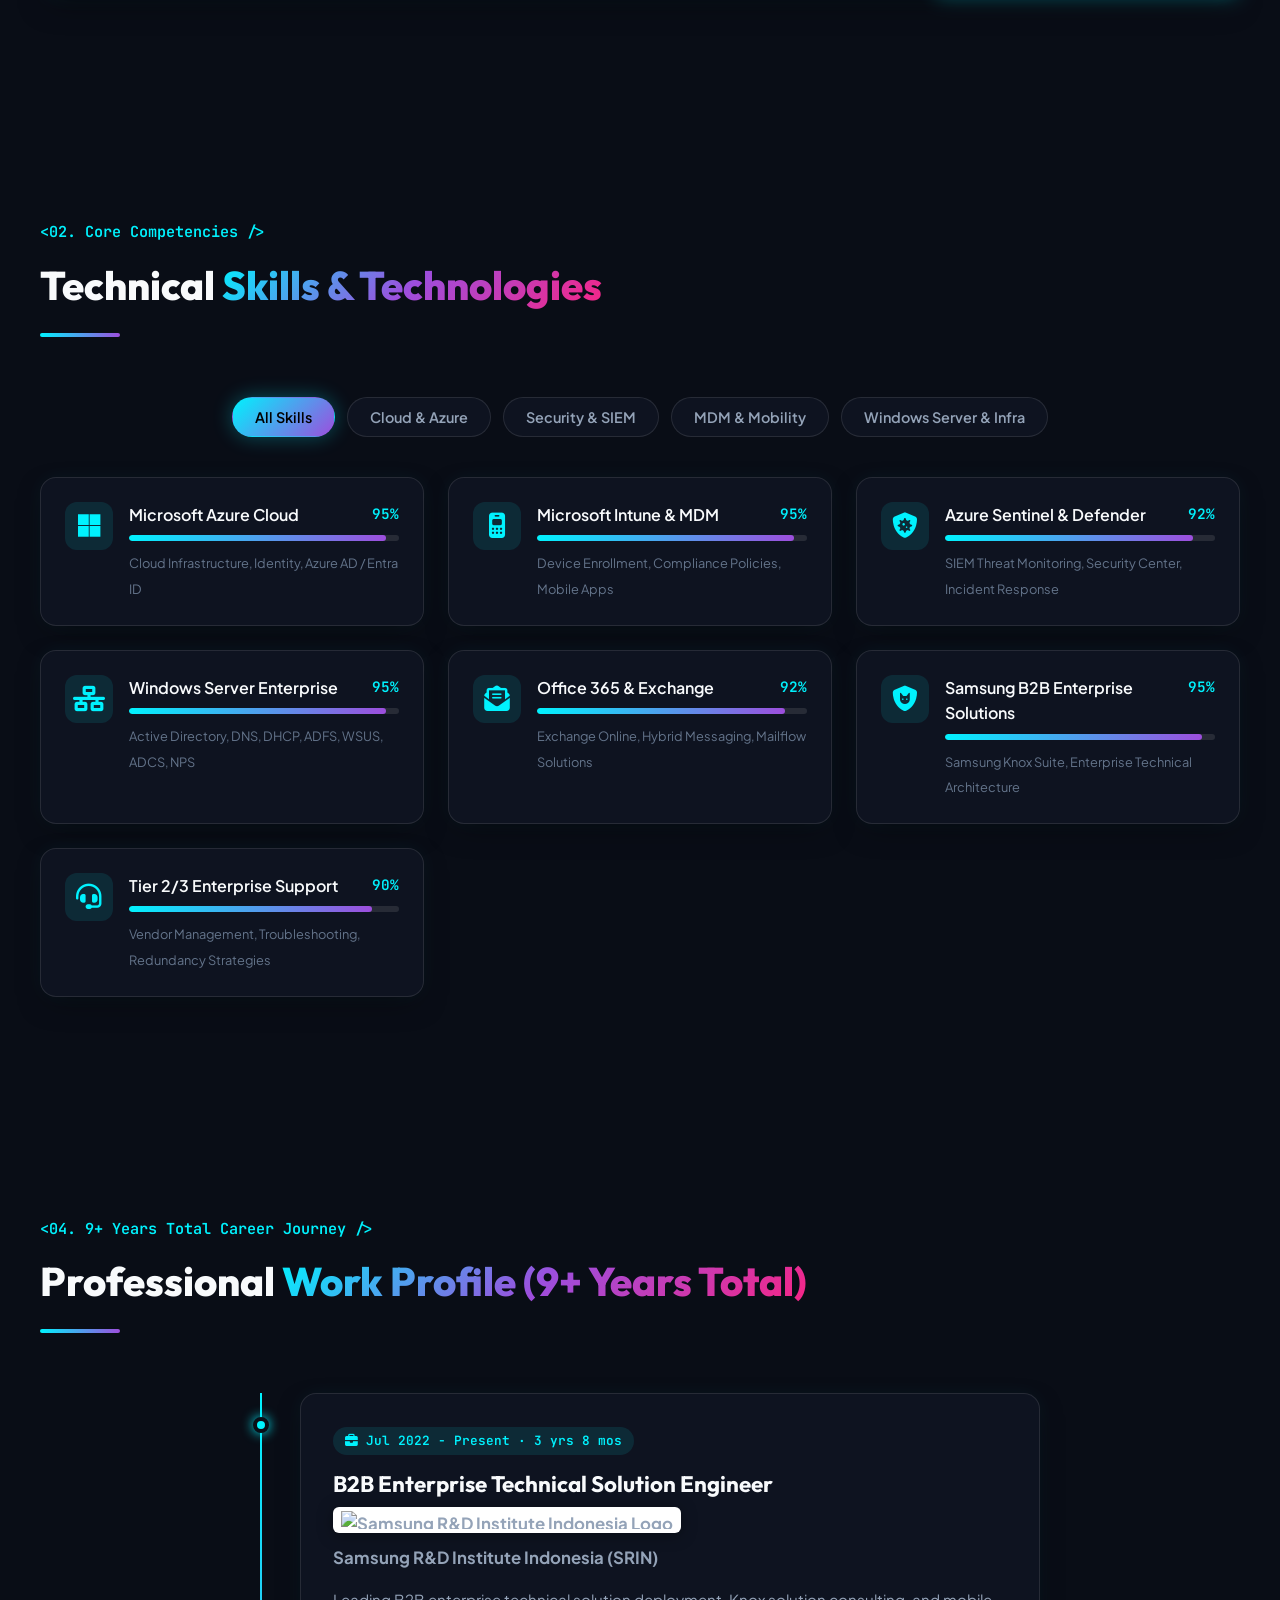
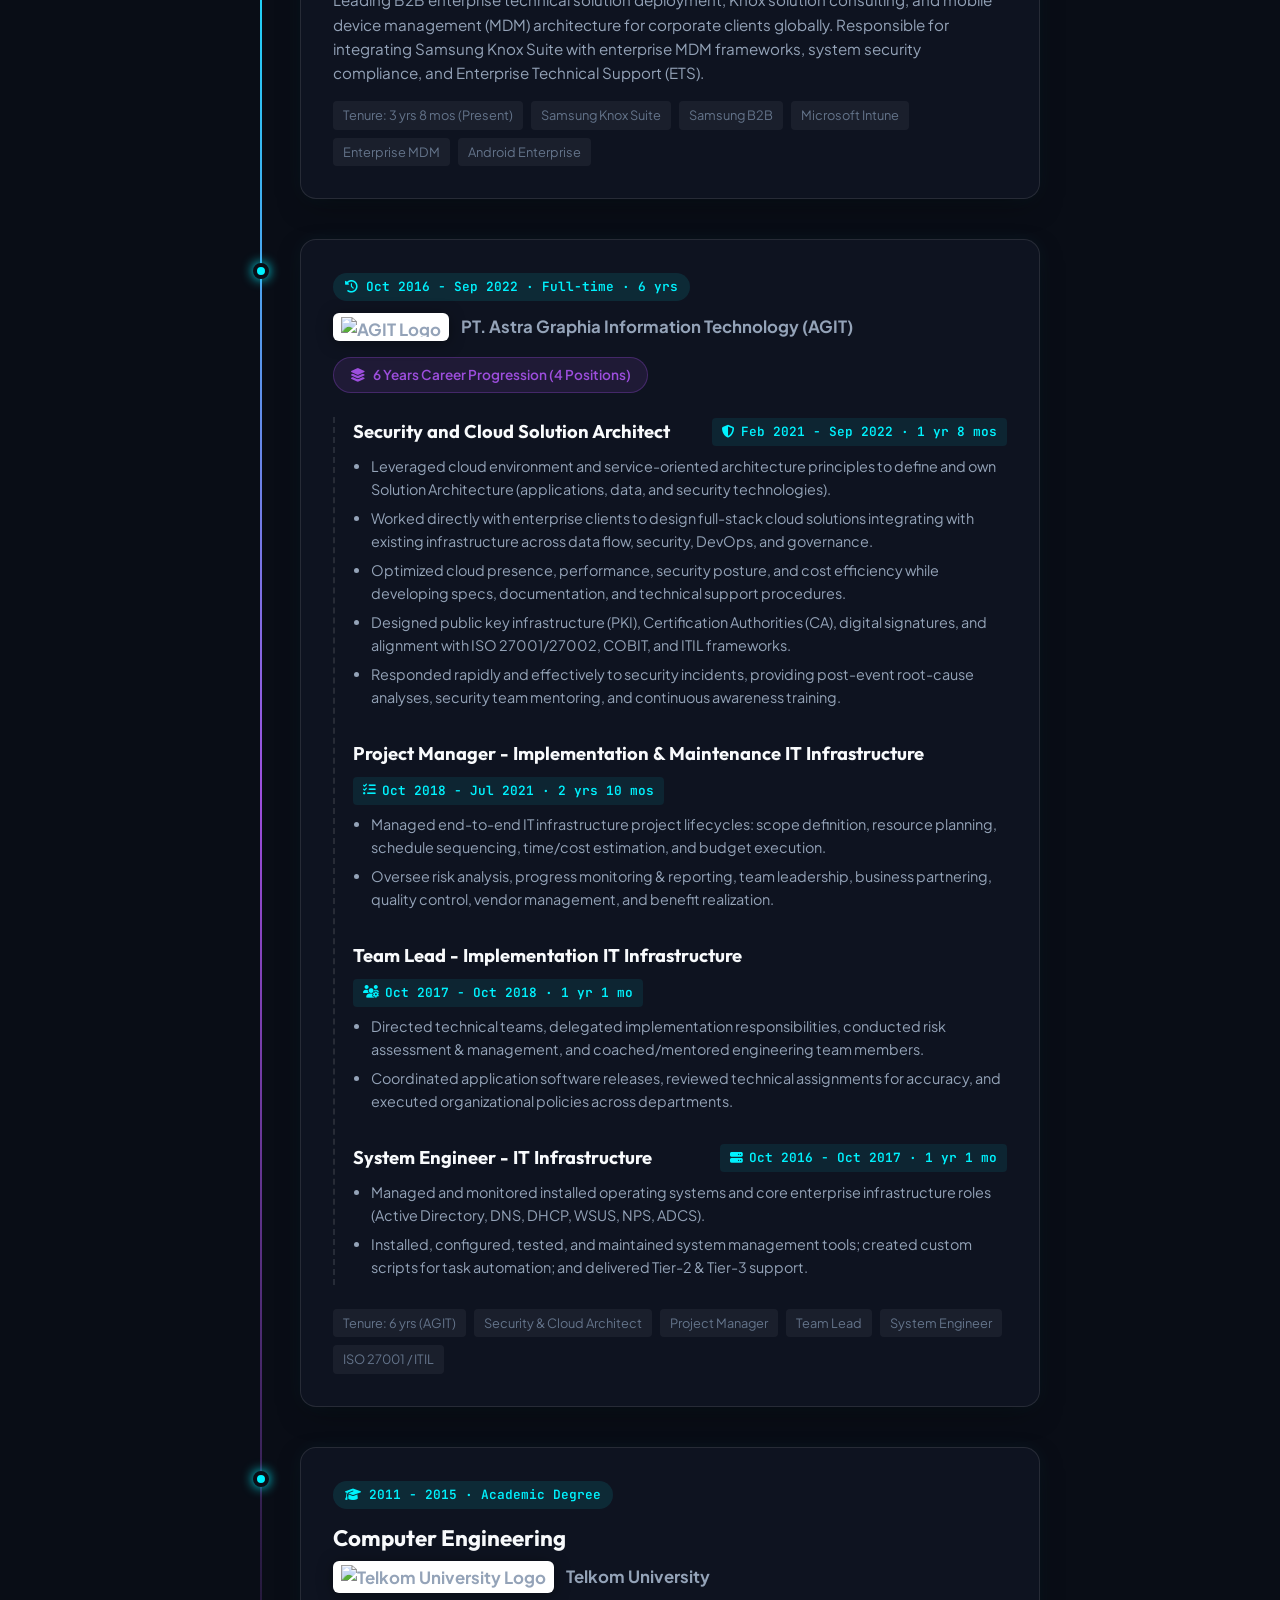
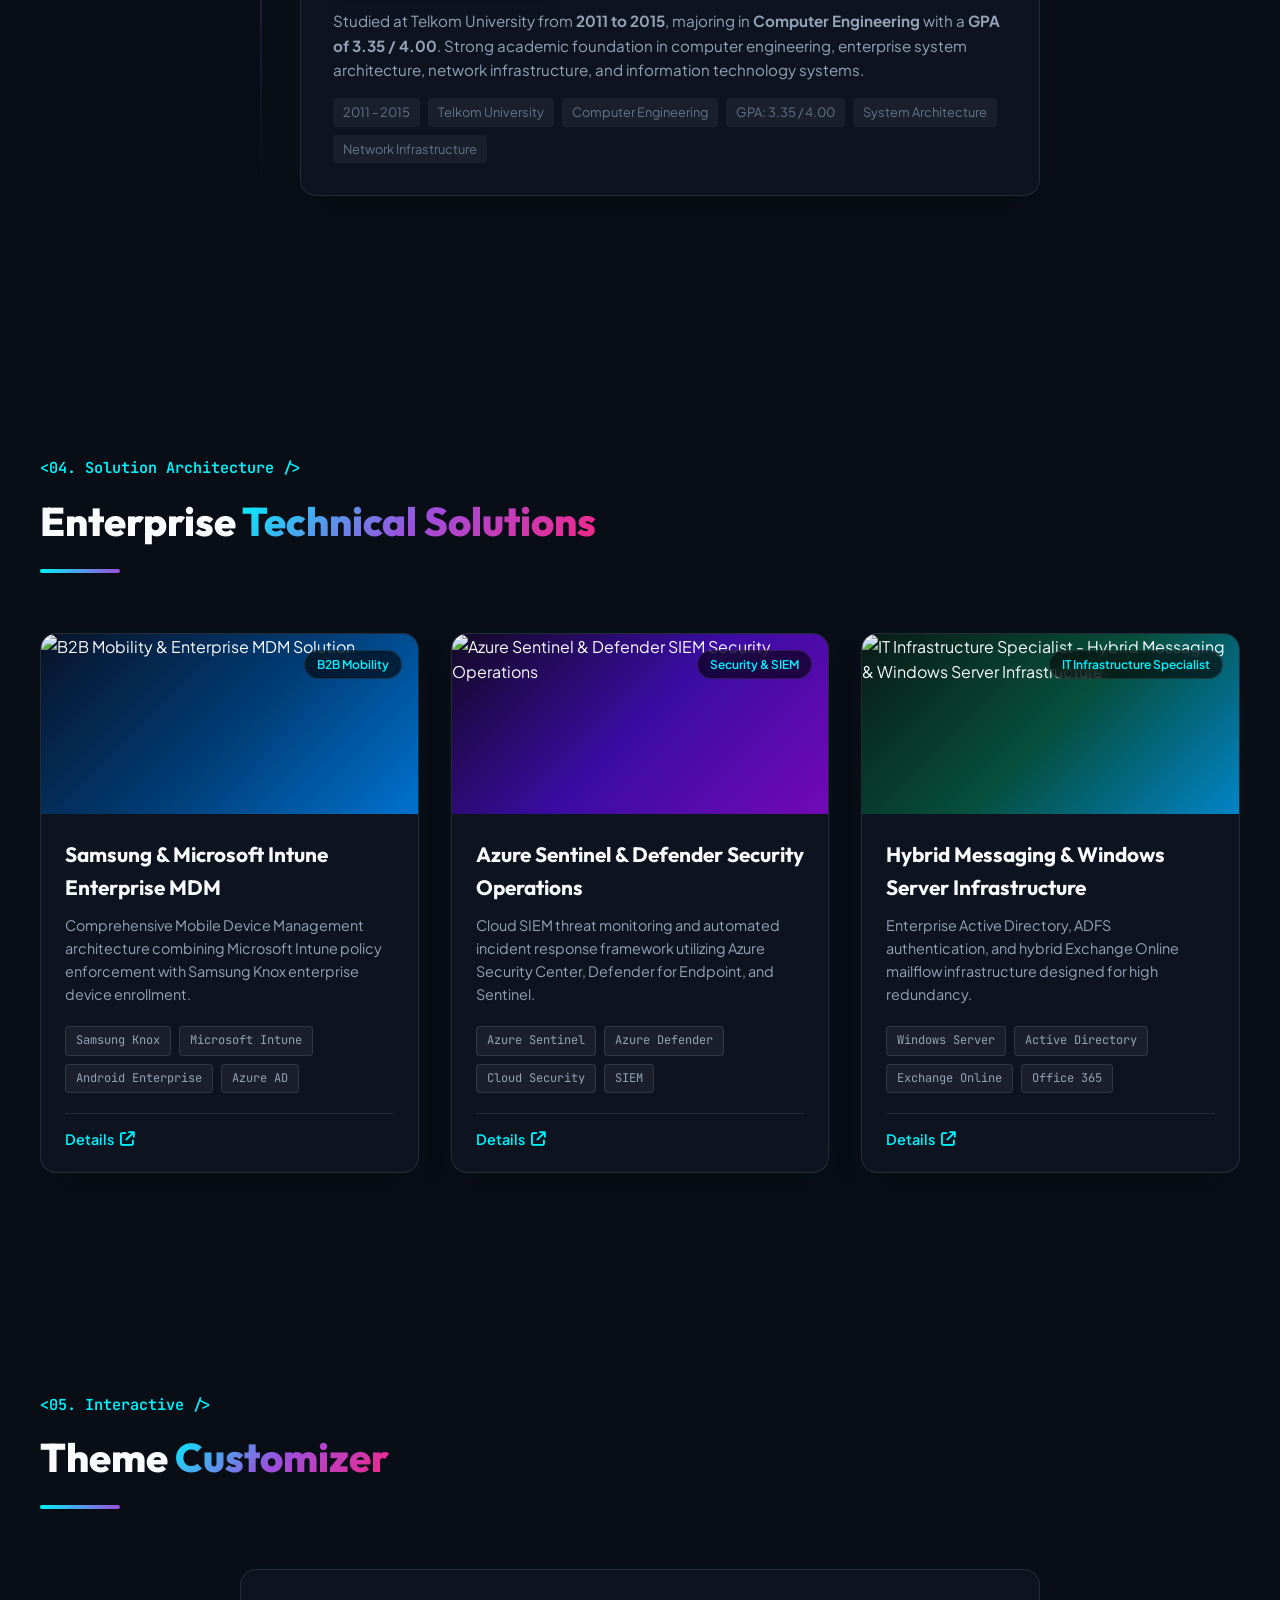
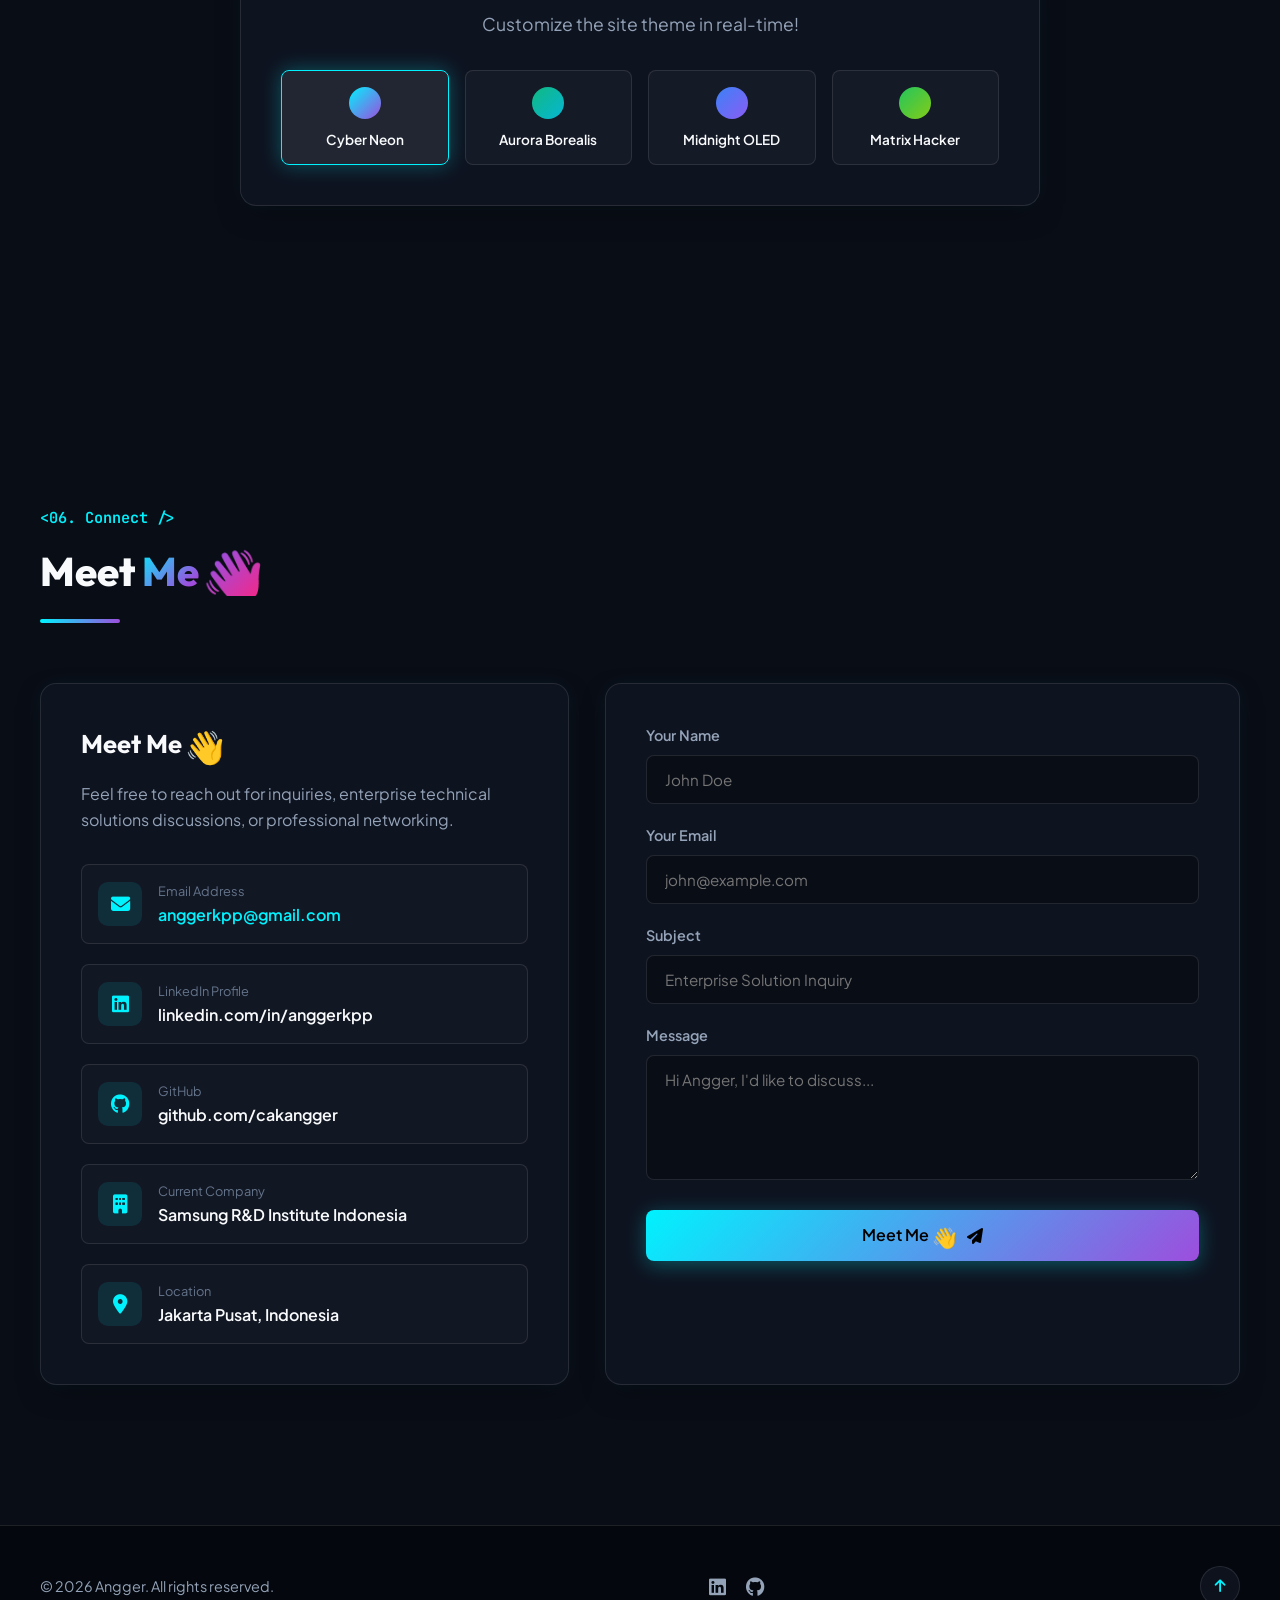
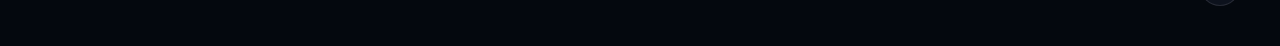
==== commit d5caf320: "chore: Remove terminal widget angger@samsung-rnd:~ (zsh) from About section" ====
--- a/index.html
+++ b/index.html
@@ -187,41 +187,6 @@
                 <i class="fa-solid fa-location-dot"></i>
                 <span>Jakarta Pusat, Indonesia</span>
               </div>
-            </div>
-          </div>
-
-          <!-- Interactive Terminal Widget -->
-          <div class="terminal-widget glass-card scroll-zoom-in delay-2">
-            <div class="terminal-header">
-              <div class="terminal-dots">
-                <span class="dot dot-red"></span>
-                <span class="dot dot-yellow"></span>
-                <span class="dot dot-green"></span>
-              </div>
-              <span class="terminal-title">angger@samsung-rnd:~ (zsh)</span>
-            </div>
-            <div class="terminal-body">
-              <div class="terminal-line"><span class="prompt">$</span> cat profile.json</div>
-              <pre class="terminal-json">
-{
-  <span class="json-key">"fullName"</span>: <span class="json-string">"Angger Kartyasa Pribadi Putra"</span>,
-  <span class="json-key">"email"</span>: <span class="json-string">"anggerkpp@gmail.com"</span>,
-  <span class="json-key">"totalExperience"</span>: <span class="json-string">"9+ Years (2016 - Present)"</span>,
-  <span class="json-key">"currentCompany"</span>: <span class="json-string">"Samsung R&D Institute Indonesia (3 yrs 8 mos)"</span>,
-  <span class="json-key">"previousCompany"</span>: <span class="json-string">"PT. Astra Graphia Information Technology (AGIT - 6 yrs)"</span>,
-  <span class="json-key">"education"</span>: <span class="json-string">"Telkom University - Computer Engineering (2011 - 2015, GPA 3.35/4.00)"</span>,
-  <span class="json-key">"location"</span>: <span class="json-string">"Jakarta Pusat, Indonesia"</span>,
-  <span class="json-key">"coreDomains"</span>: [
-    <span class="json-string">"Samsung B2B Enterprise Offerings"</span>,
-    <span class="json-string">"Samsung Knox Suite & Intune MDM"</span>,
-    <span class="json-string">"Microsoft Azure & Security Services"</span>,
-    <span class="json-string">"Azure Sentinel & Defender SIEM"</span>
-  ],
-  <span class="json-key">"status"</span>: <span class="json-string">"Securing & scaling enterprise systems 🛡️"</span>
-}
-              </pre>
-              <div class="terminal-line"><span class="prompt">$</span> <span class="terminal-cursor">_</span></div>
-            </div>
           </div>
         </div>
 
--- a/styles.css
+++ b/styles.css
@@ -226,7 +226,7 @@
   position: relative;
 }
 
-.nav-link:hover, .nav-link.active {
+.nav-link:not(.btn-nav-cta):hover, .nav-link:not(.btn-nav-cta).active {
   color: var(--primary);
   background: rgba(0, 242, 254, 0.08);
   box-shadow: 0 0 15px rgba(0, 242, 254, 0.15);
@@ -234,14 +234,14 @@
 
 .btn-nav-cta {
   padding: 10px 24px;
-  background: linear-gradient(135deg, var(--primary), var(--secondary));
-  color: #000;
+  background: linear-gradient(135deg, var(--primary), var(--secondary)) !important;
+  color: #000 !important;
   font-weight: 700;
   border-radius: 50px;
   margin-left: 12px;
   position: relative;
   overflow: hidden;
-  transition: transform var(--transition-fast), box-shadow var(--transition-fast);
+  transition: transform var(--transition-fast), box-shadow var(--transition-fast), filter var(--transition-fast);
   animation: contactBtnGlowPulse 2.8s infinite alternate ease-in-out;
 }
 
@@ -255,7 +255,7 @@
   background: linear-gradient(
     90deg, 
     rgba(255, 255, 255, 0) 0%, 
-    rgba(255, 255, 255, 0.75) 50%, 
+    rgba(255, 255, 255, 0.85) 50%, 
     rgba(255, 255, 255, 0) 100%
   );
   transform: rotate(25deg);
@@ -284,9 +284,11 @@
 }
 
 .btn-nav-cta:hover {
-  color: #000;
-  transform: translateY(-2px) scale(1.06);
-  box-shadow: 0 0 32px var(--border-glow);
+  background: linear-gradient(135deg, #00f2fe, #4facfe, #9d4edd) !important;
+  color: #000 !important;
+  filter: brightness(1.22);
+  transform: translateY(-2px) scale(1.08);
+  box-shadow: 0 0 35px #00f2fe, 0 0 25px #9d4edd !important;
 }
 
 /* Waving Hand Emoji Animation */
@@ -472,8 +474,11 @@
 }
 
 .btn-primary:hover {
-  transform: translateY(-3px) scale(1.05);
-  box-shadow: 0 8px 32px var(--border-glow), 0 0 25px var(--secondary);
+  background: linear-gradient(135deg, #00f2fe, #4facfe, #9d4edd) !important;
+  color: #000 !important;
+  filter: brightness(1.2);
+  transform: translateY(-3px) scale(1.06);
+  box-shadow: 0 8px 35px #00f2fe, 0 0 25px var(--secondary) !important;
 }
 
 .btn-outline {
@@ -677,7 +682,7 @@
    -------------------------------------------------------------------------- */
 .about-grid {
   display: grid;
-  grid-template-columns: 1fr 1fr;
+  grid-template-columns: 1fr;
   gap: 36px;
   margin-bottom: 48px;
 }
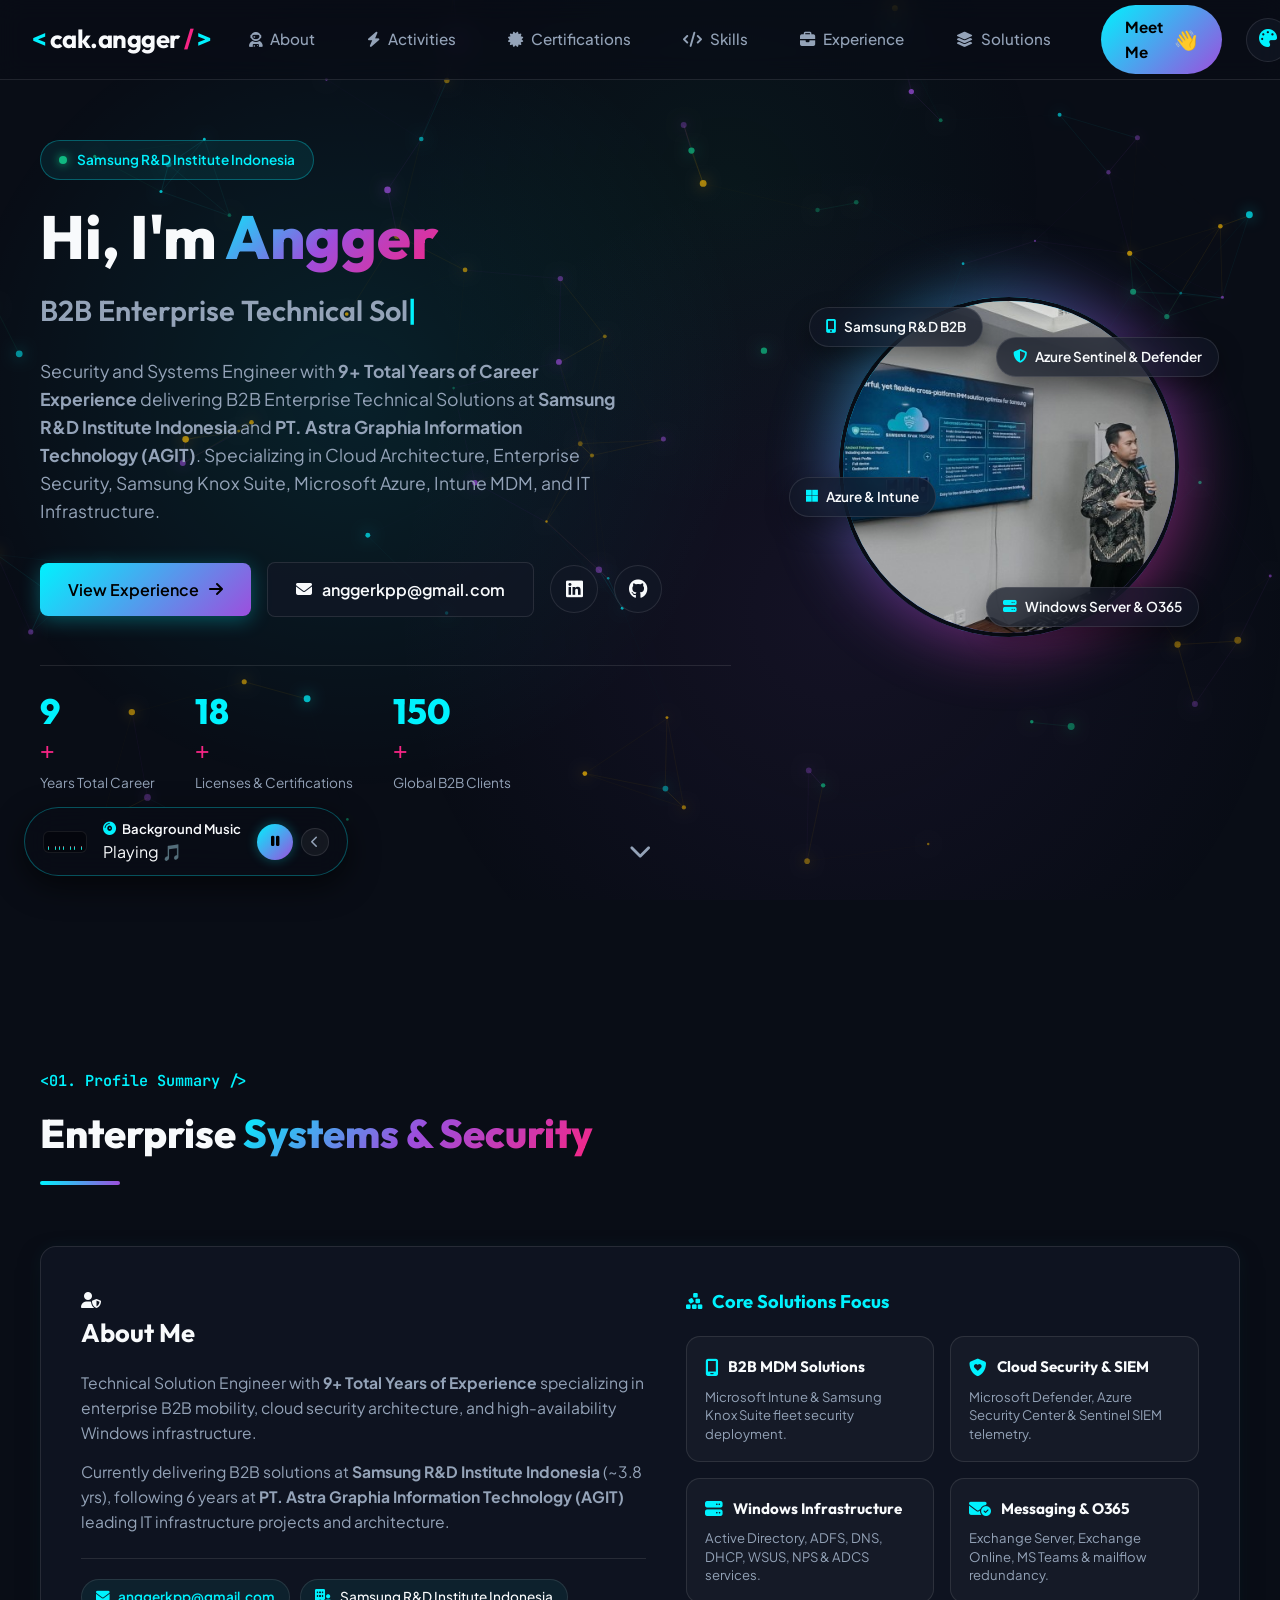
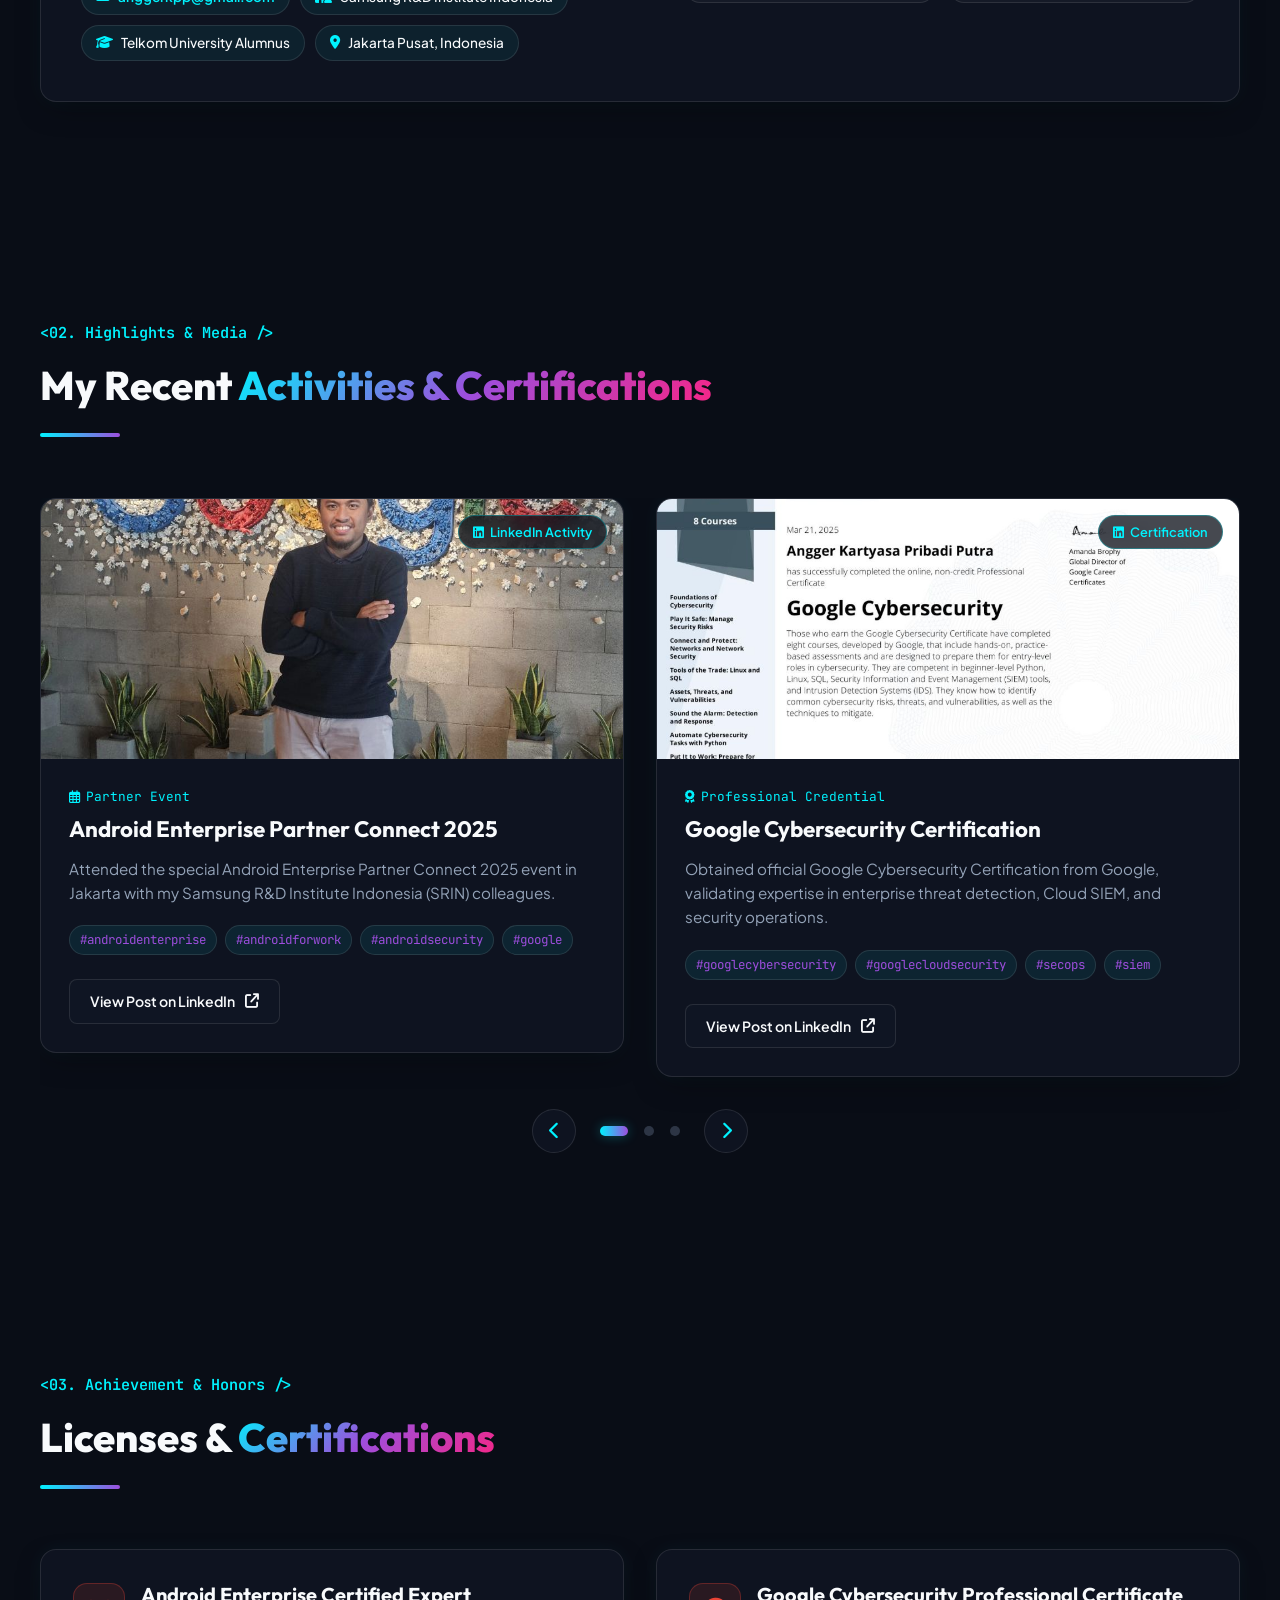
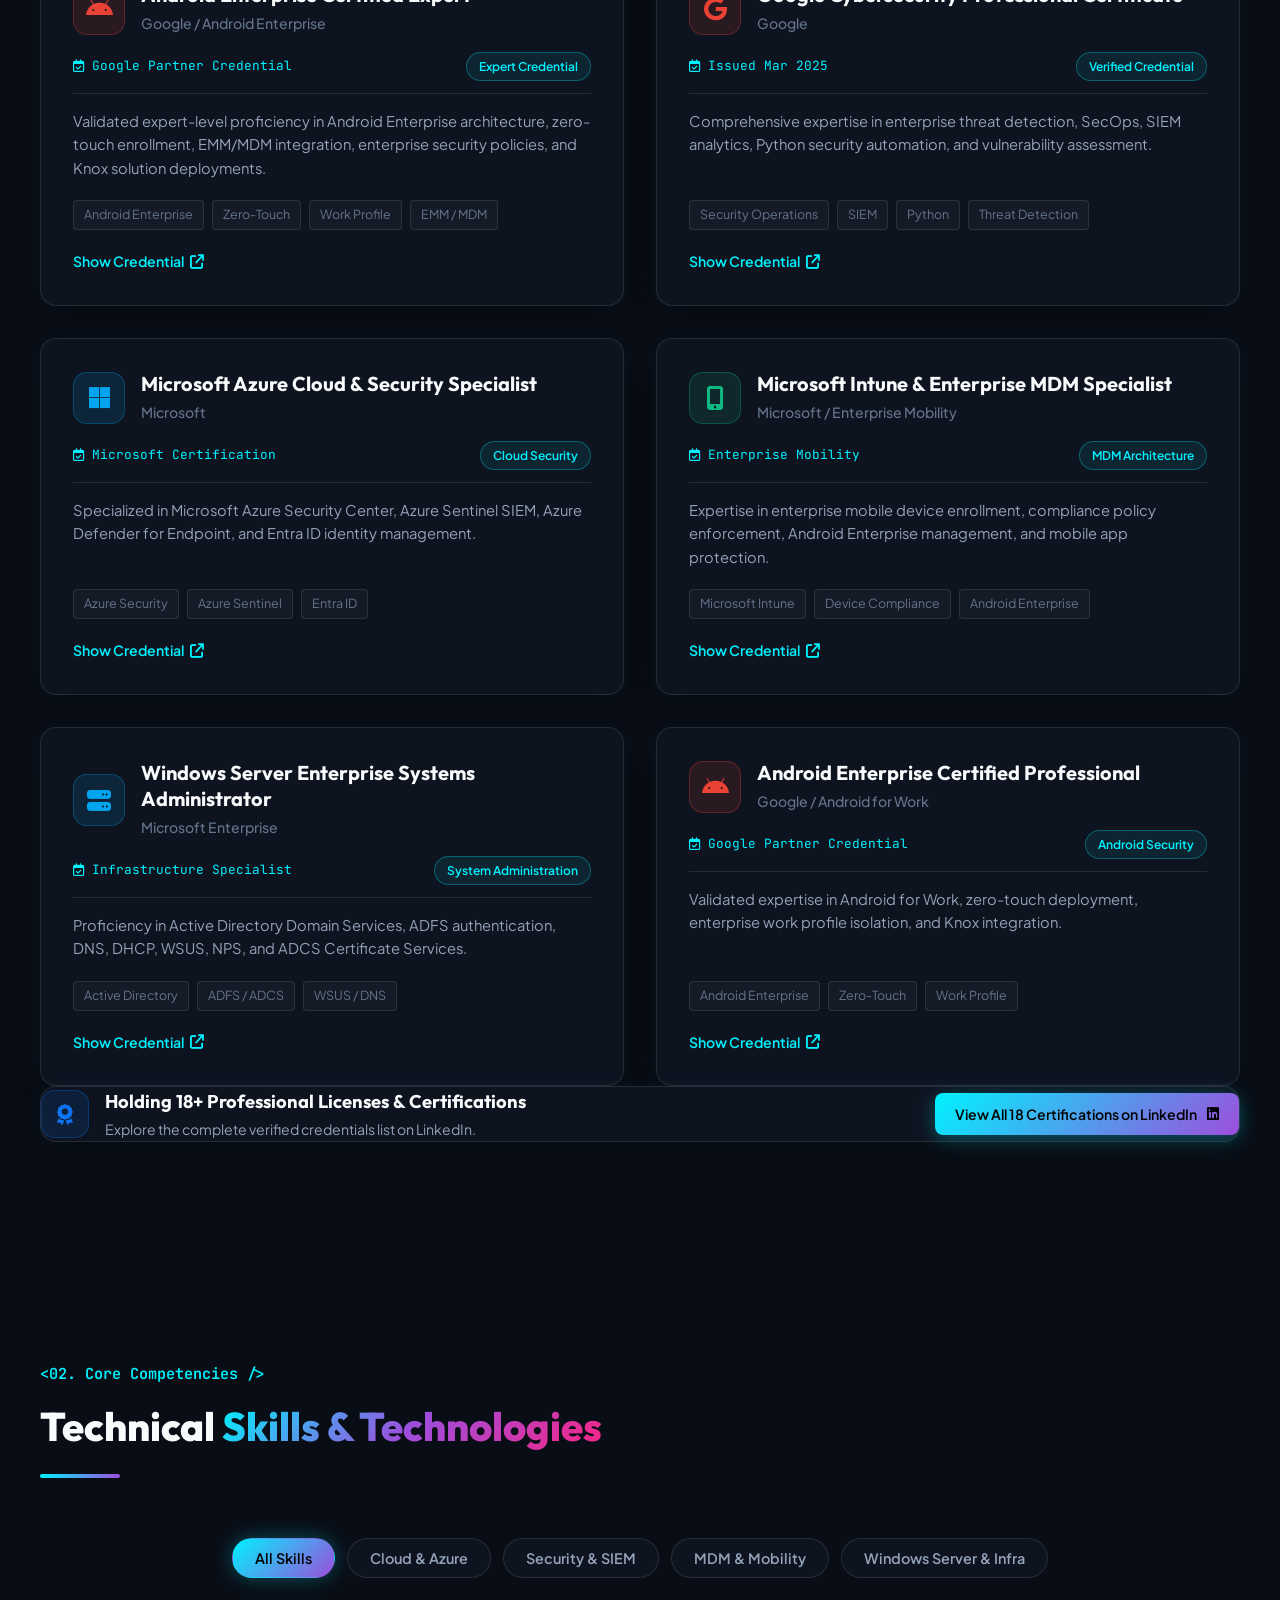
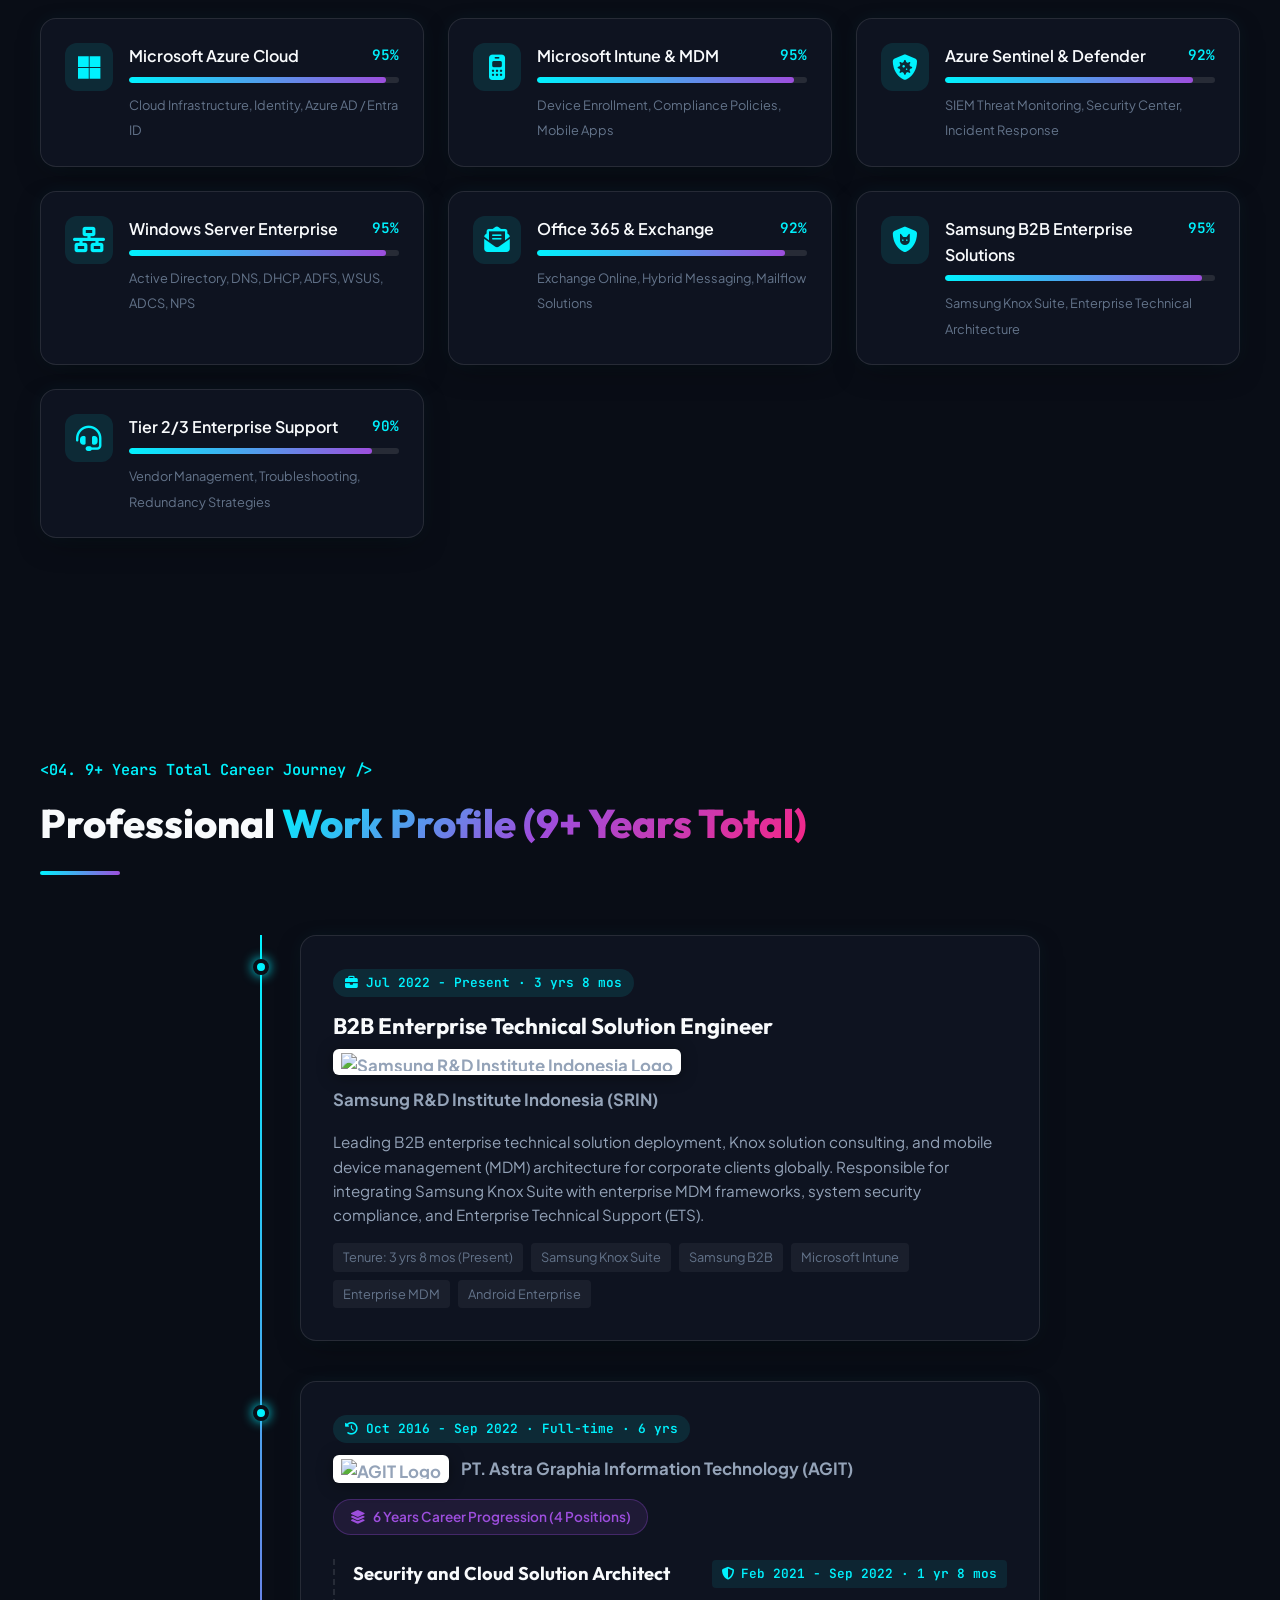
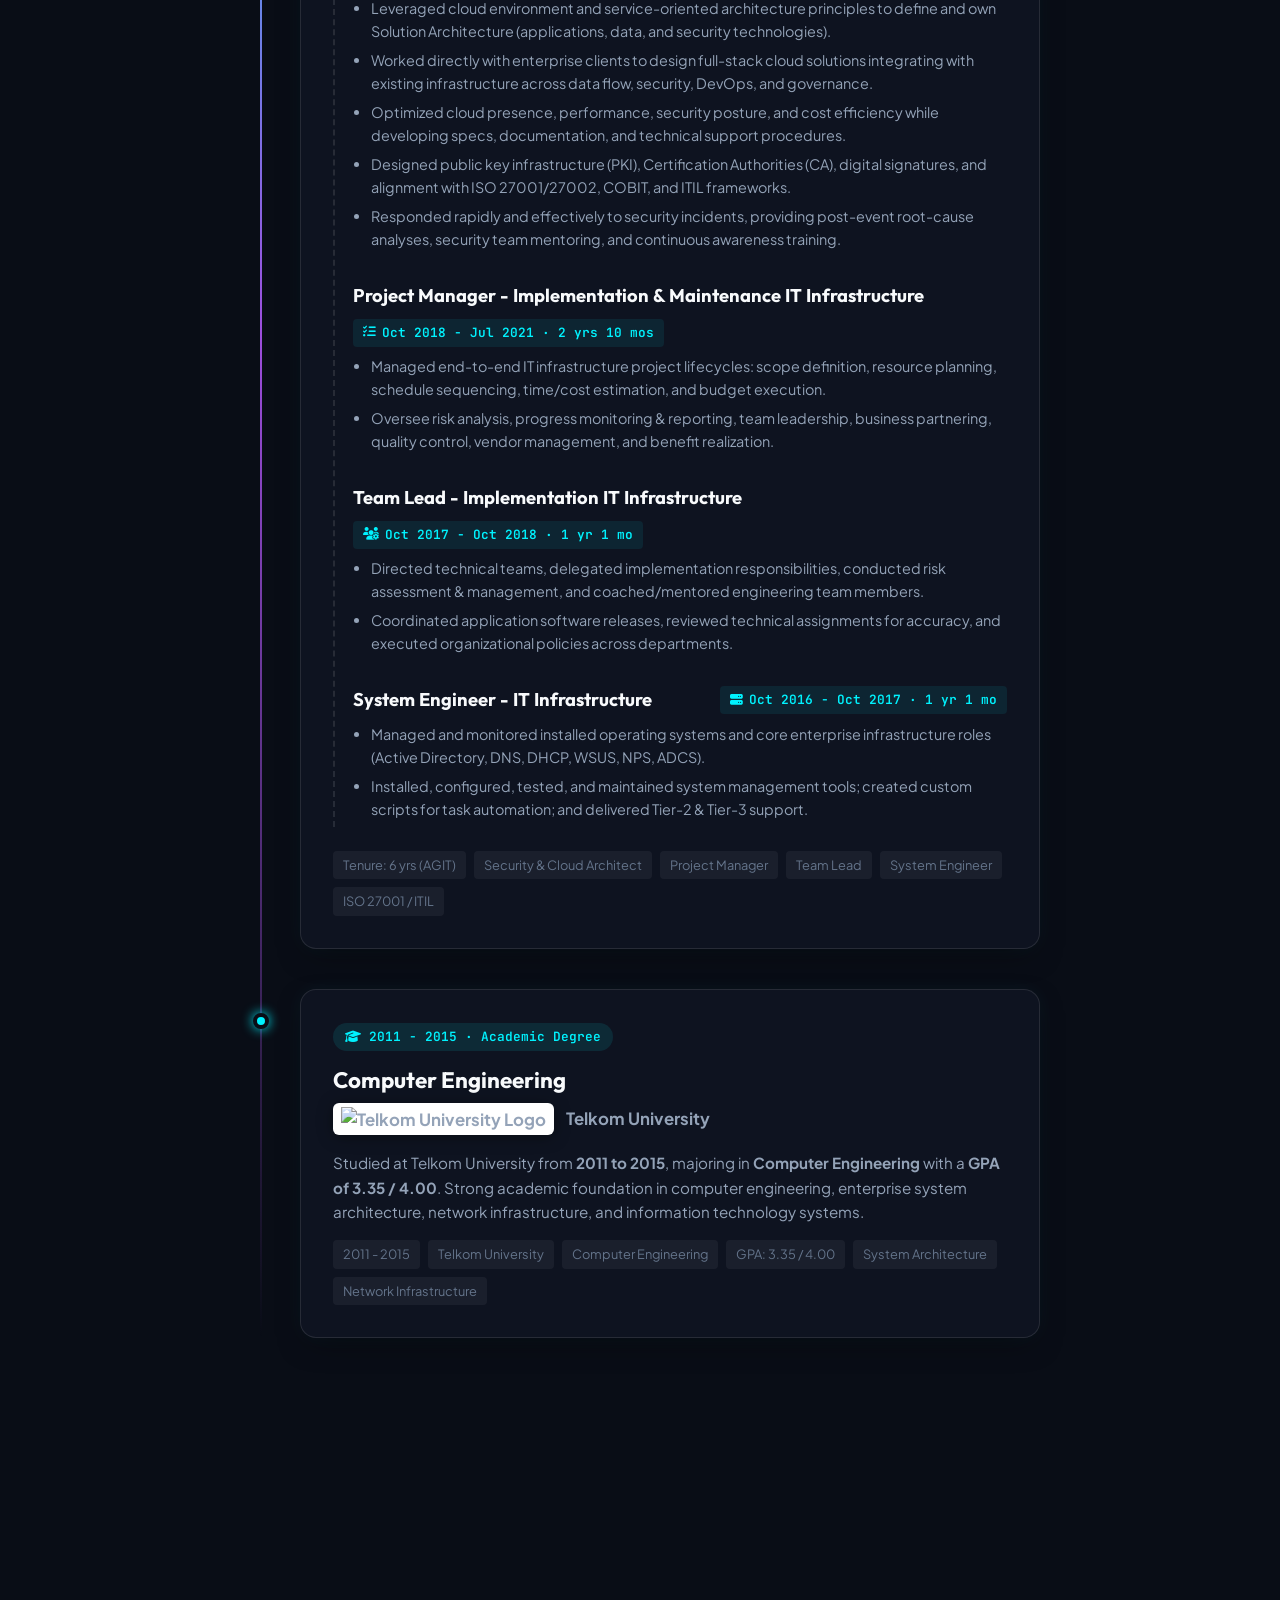
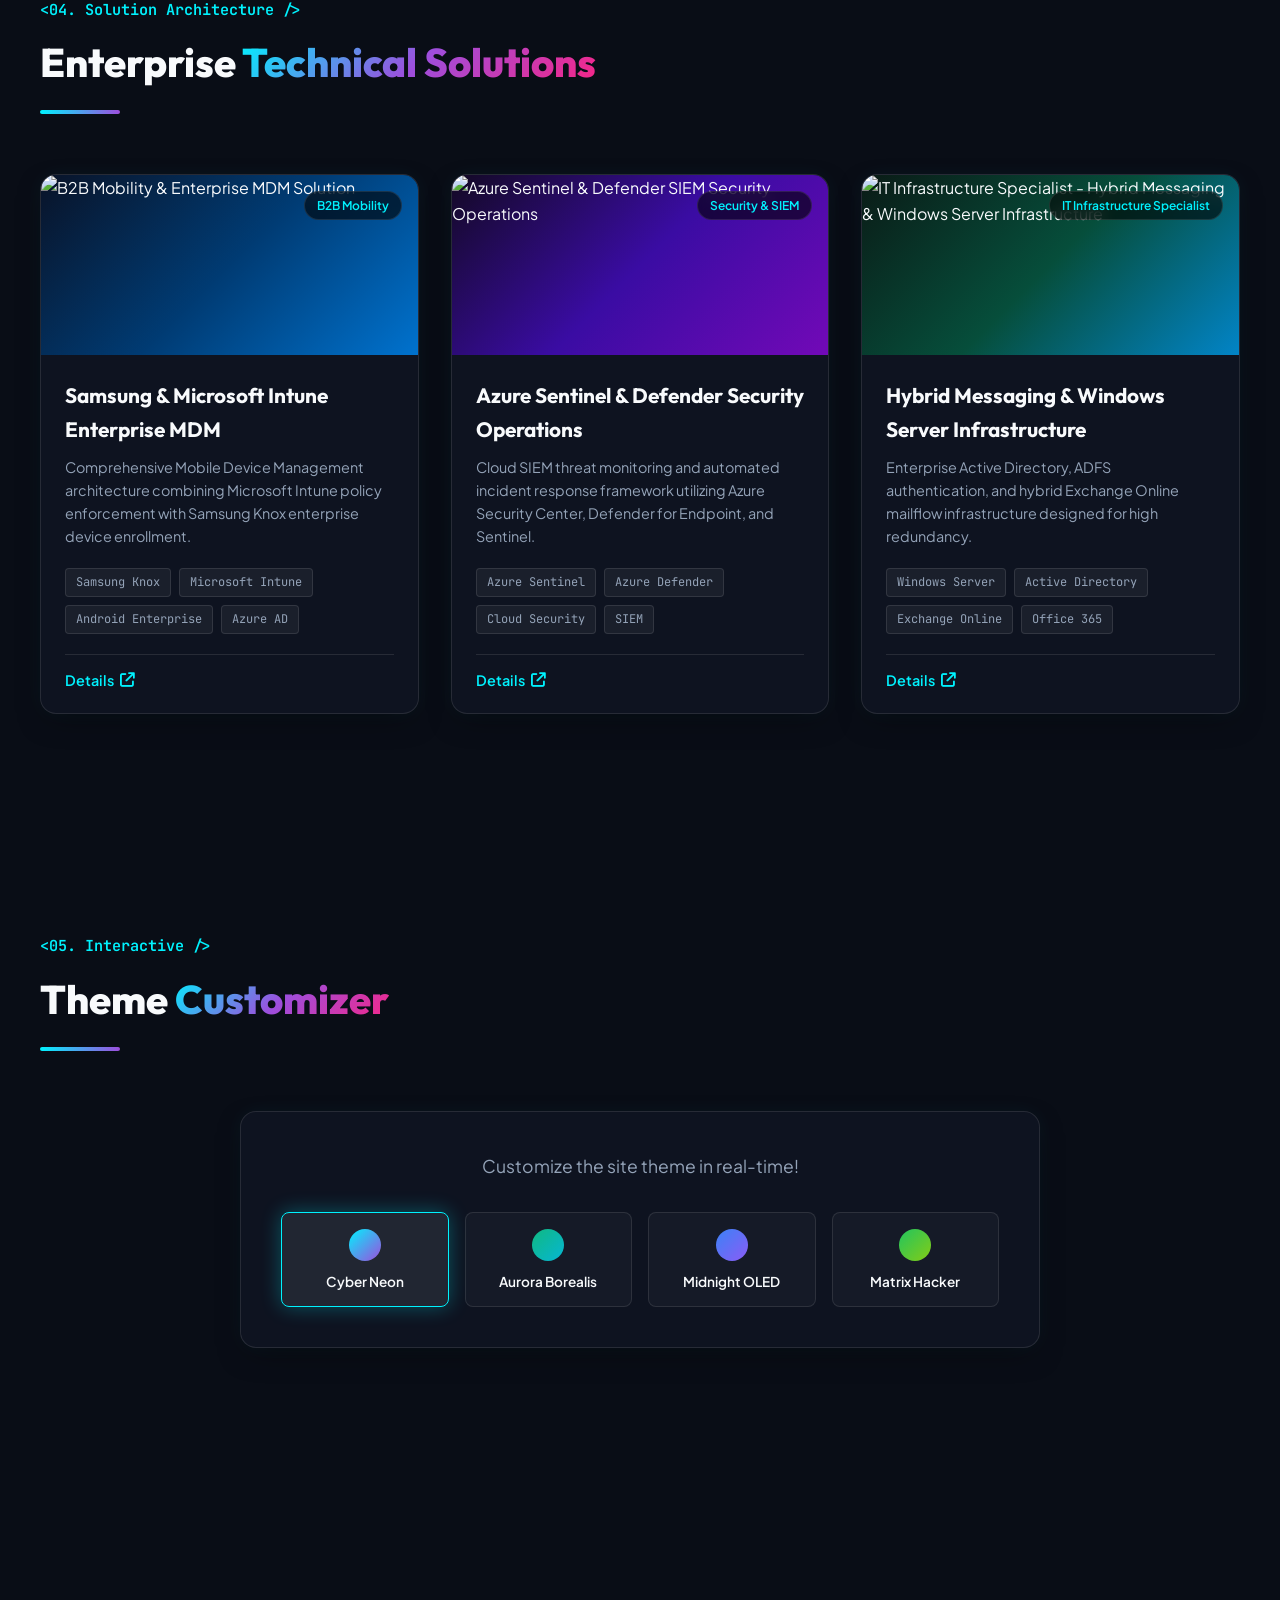
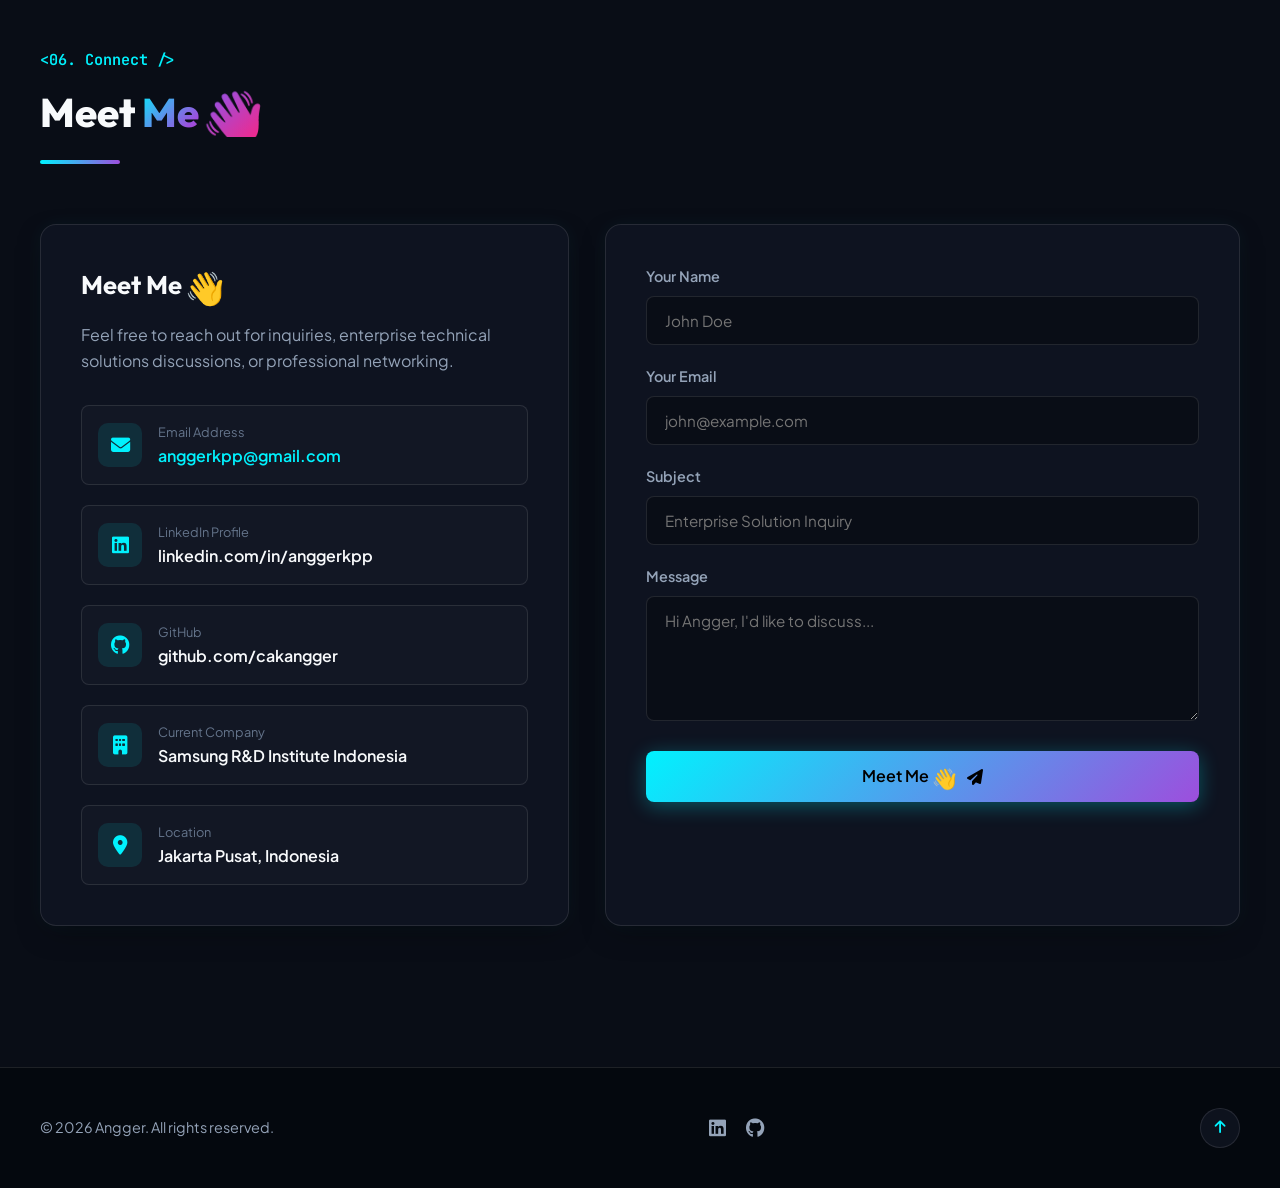
==== commit 0ee28ec0: "feat: Compact 4 solution pillar cards into unified About Me section layout with simplified wording" ====
--- a/index.html
+++ b/index.html
@@ -154,63 +154,78 @@
           <div class="section-line"></div>
         </div>
 
-        <div class="about-grid">
-          <div class="about-bio-card glass-card scroll-zoom-in delay-1">
-            <div class="card-header-icon">
-              <i class="fa-solid fa-user-shield"></i>
-            </div>
-            <h3>About Me</h3>
-            <p>
-              I am a <strong>B2B Enterprise Technical Solution Engineer at Samsung R&D Institute Indonesia</strong> with a demonstrated history of working in the Enterprise Information Technology & Services industry, including experience at <strong>PT. Astra Graphia Information Technology (AGIT)</strong>.
-            </p>
-            <p>
-              My core technical expertise spans managing, monitoring, and deploying Microsoft Windows Server Enterprise roles (Active Directory, DNS, DHCP, ADCS, WSUS, NPS, ADFS), Microsoft Azure Cloud Infrastructure & Security Services, Microsoft Intune MDM, Samsung Knox Enterprise Suite, and Office 365 collaboration suites.
-            </p>
-            <p>
-              I am responsible for end-to-end application performance, security posture monitoring using Azure Defender and Microsoft Sentinel SIEM, mailflow optimization, operational support systems design, and providing 2nd/3rd level technical support for enterprise clients.
-            </p>
-
-            <div class="personal-highlights">
-              <div class="highlight-item">
-                <i class="fa-solid fa-envelope"></i>
-                <span><a href="mailto:anggerkpp@gmail.com" style="color: var(--primary); font-weight: 600;">anggerkpp@gmail.com</a></span>
-              </div>
-              <div class="highlight-item">
-                <i class="fa-solid fa-building-user"></i>
-                <span>Samsung R&D Institute Indonesia</span>
-              </div>
-              <div class="highlight-item">
-                <i class="fa-solid fa-graduation-cap"></i>
-                <span>Telkom University Alumnus</span>
-              </div>
-              <div class="highlight-item">
-                <i class="fa-solid fa-location-dot"></i>
-                <span>Jakarta Pusat, Indonesia</span>
-              </div>
-          </div>
-        </div>
-
-        <!-- 4 Pillars -->
-        <div class="pillars-grid">
-          <div class="pillar-card glass-card scroll-zoom-in delay-1">
-            <div class="pillar-icon"><i class="fa-solid fa-mobile-screen"></i></div>
-            <h4>B2B MDM Solutions</h4>
-            <p>Deploying and managing Microsoft Intune & Samsung Knox for enterprise mobile fleet security.</p>
-          </div>
-          <div class="pillar-card glass-card scroll-zoom-in delay-2">
-            <div class="pillar-icon"><i class="fa-solid fa-shield-heart"></i></div>
-            <h4>Cloud Security & SIEM</h4>
-            <p>Monitoring threat telemetry using Microsoft Defender, Azure Security Center & Azure Sentinel.</p>
-          </div>
-          <div class="pillar-card glass-card scroll-zoom-in delay-3">
-            <div class="pillar-icon"><i class="fa-solid fa-server"></i></div>
-            <h4>Windows Enterprise Roles</h4>
-            <p>Configuring Active Directory, ADFS, DNS, DHCP, WSUS, NPS, and ADCS high-availability services.</p>
-          </div>
-          <div class="pillar-card glass-card scroll-zoom-in delay-4">
-            <div class="pillar-icon"><i class="fa-solid fa-envelope-circle-check"></i></div>
-            <h4>Messaging & Collaboration</h4>
-            <p>Managing Exchange Server, Exchange Online, Microsoft Teams, and mailflow redundancy.</p>
+        <div class="about-card-unified glass-card scroll-zoom-in">
+          <div class="about-main-layout">
+            <!-- Left Side: Bio Summary -->
+            <div class="about-bio-side">
+              <div class="card-header-icon">
+                <i class="fa-solid fa-user-shield"></i>
+              </div>
+              <h3>About Me</h3>
+              <p>
+                Technical Solution Engineer with <strong>9+ Total Years of Experience</strong> specializing in enterprise B2B mobility, cloud security architecture, and high-availability Windows infrastructure.
+              </p>
+              <p>
+                Currently delivering B2B solutions at <strong>Samsung R&D Institute Indonesia</strong> (~3.8 yrs), following 6 years at <strong>PT. Astra Graphia Information Technology (AGIT)</strong> leading IT infrastructure projects and architecture.
+              </p>
+
+              <div class="personal-highlights-inline">
+                <div class="highlight-chip">
+                  <i class="fa-solid fa-envelope"></i>
+                  <span><a href="mailto:anggerkpp@gmail.com">anggerkpp@gmail.com</a></span>
+                </div>
+                <div class="highlight-chip">
+                  <i class="fa-solid fa-building-user"></i>
+                  <span>Samsung R&D Institute Indonesia</span>
+                </div>
+                <div class="highlight-chip">
+                  <i class="fa-solid fa-graduation-cap"></i>
+                  <span>Telkom University Alumnus</span>
+                </div>
+                <div class="highlight-chip">
+                  <i class="fa-solid fa-location-dot"></i>
+                  <span>Jakarta Pusat, Indonesia</span>
+                </div>
+              </div>
+            </div>
+
+            <!-- Right Side: Compact Pillars Grid -->
+            <div class="about-pillars-side">
+              <h4 class="pillars-title"><i class="fa-solid fa-cubes-stacked"></i> Core Solutions Focus</h4>
+              <div class="compact-pillars-grid">
+                <div class="compact-pillar-card">
+                  <div class="compact-pillar-header">
+                    <i class="fa-solid fa-mobile-screen"></i>
+                    <h5>B2B MDM Solutions</h5>
+                  </div>
+                  <p>Microsoft Intune & Samsung Knox Suite fleet security deployment.</p>
+                </div>
+
+                <div class="compact-pillar-card">
+                  <div class="compact-pillar-header">
+                    <i class="fa-solid fa-shield-heart"></i>
+                    <h5>Cloud Security & SIEM</h5>
+                  </div>
+                  <p>Microsoft Defender, Azure Security Center & Sentinel SIEM telemetry.</p>
+                </div>
+
+                <div class="compact-pillar-card">
+                  <div class="compact-pillar-header">
+                    <i class="fa-solid fa-server"></i>
+                    <h5>Windows Infrastructure</h5>
+                  </div>
+                  <p>Active Directory, ADFS, DNS, DHCP, WSUS, NPS & ADCS services.</p>
+                </div>
+
+                <div class="compact-pillar-card">
+                  <div class="compact-pillar-header">
+                    <i class="fa-solid fa-envelope-circle-check"></i>
+                    <h5>Messaging & O365</h5>
+                  </div>
+                  <p>Exchange Server, Exchange Online, MS Teams & mailflow redundancy.</p>
+                </div>
+              </div>
+            </div>
           </div>
         </div>
 
--- a/styles.css
+++ b/styles.css
@@ -678,62 +678,132 @@
 }
 
 /* --------------------------------------------------------------------------
-   6. ABOUT SECTION
+   6. ABOUT SECTION (UNIFIED & COMPACT)
    -------------------------------------------------------------------------- */
-.about-grid {
+.about-card-unified {
+  padding: 40px;
+}
+
+.about-main-layout {
   display: grid;
-  grid-template-columns: 1fr;
-  gap: 36px;
-  margin-bottom: 48px;
-}
-
-.about-bio-card {
-  padding: 40px;
-}
-
-.card-header-icon {
-  width: 48px;
-  height: 48px;
-  border-radius: 12px;
-  background: rgba(0, 242, 254, 0.1);
-  color: var(--primary);
-  display: flex;
-  align-items: center;
-  justify-content: center;
-  font-size: 1.3rem;
-  margin-bottom: 20px;
-}
-
-.about-bio-card h3 {
+  grid-template-columns: 1.1fr 1fr;
+  gap: 40px;
+  align-items: start;
+}
+
+.about-bio-side h3 {
   font-family: var(--font-heading);
   font-size: 1.6rem;
   margin-bottom: 16px;
 }
 
-.about-bio-card p {
+.about-bio-side p {
   color: var(--text-muted);
-  margin-bottom: 16px;
-}
-
-.personal-highlights {
-  display: flex;
-  flex-direction: column;
-  gap: 12px;
+  font-size: 0.98rem;
+  line-height: 1.6;
+  margin-bottom: 14px;
+}
+
+.personal-highlights-inline {
+  display: flex;
+  flex-wrap: wrap;
+  gap: 10px;
   margin-top: 24px;
   padding-top: 20px;
   border-top: 1px solid var(--border-color);
 }
 
-.highlight-item {
-  display: flex;
-  align-items: center;
-  gap: 12px;
+.highlight-chip {
+  display: inline-flex;
+  align-items: center;
+  gap: 8px;
+  padding: 6px 14px;
+  border-radius: 50px;
+  background: rgba(0, 242, 254, 0.06);
+  border: 1px solid var(--border-color);
+  font-size: 0.85rem;
+  font-weight: 500;
+  color: var(--text-main);
+}
+
+.highlight-chip i {
+  color: var(--primary);
+}
+
+.highlight-chip a {
+  color: var(--primary);
+  font-weight: 600;
+}
+
+/* Compact Embedded Pillars */
+.pillars-title {
+  font-family: var(--font-heading);
+  font-size: 1.15rem;
+  color: var(--primary);
+  margin-bottom: 20px;
+  display: flex;
+  align-items: center;
+  gap: 10px;
+}
+
+.compact-pillars-grid {
+  display: grid;
+  grid-template-columns: 1fr 1fr;
+  gap: 16px;
+}
+
+.compact-pillar-card {
+  padding: 18px;
+  border-radius: 14px;
+  background: rgba(255, 255, 255, 0.03);
+  border: 1px solid var(--border-color);
+  transition: all var(--transition-fast);
+}
+
+.compact-pillar-card:hover {
+  border-color: var(--primary);
+  background: rgba(0, 242, 254, 0.05);
+  transform: translateY(-3px);
+  box-shadow: 0 8px 20px rgba(0, 242, 254, 0.15);
+}
+
+.compact-pillar-header {
+  display: flex;
+  align-items: center;
+  gap: 10px;
+  margin-bottom: 8px;
+}
+
+.compact-pillar-header i {
+  color: var(--primary);
+  font-size: 1.1rem;
+}
+
+.compact-pillar-header h5 {
+  font-family: var(--font-heading);
   font-size: 0.95rem;
   color: var(--text-main);
-}
-
-.highlight-item i {
-  color: var(--primary);
+  margin: 0;
+}
+
+.compact-pillar-card p {
+  font-size: 0.82rem;
+  color: var(--text-muted);
+  line-height: 1.4;
+  margin: 0;
+}
+
+@media (max-width: 992px) {
+  .about-main-layout {
+    grid-template-columns: 1fr;
+    gap: 32px;
+  }
+}
+
+@media (max-width: 576px) {
+  .compact-pillars-grid {
+    grid-template-columns: 1fr;
+  }
 }
 
 /* Terminal Widget */
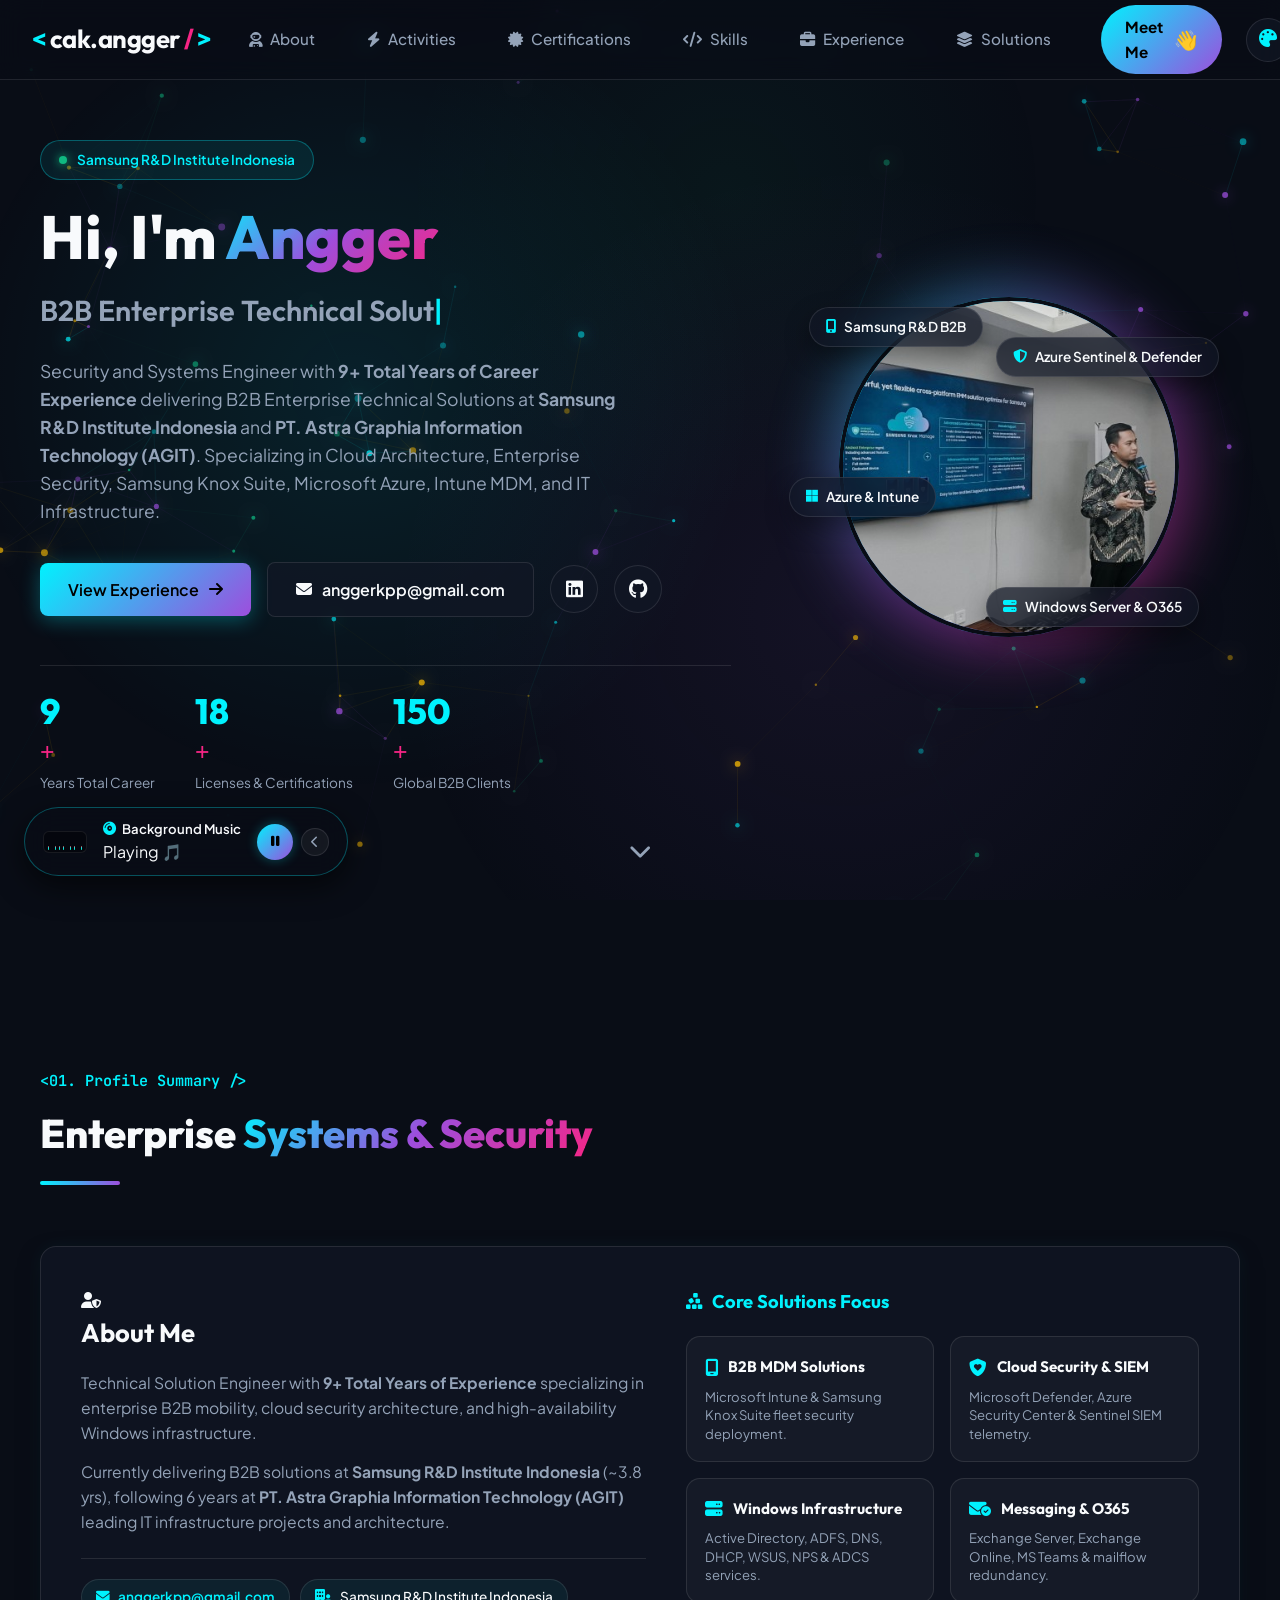
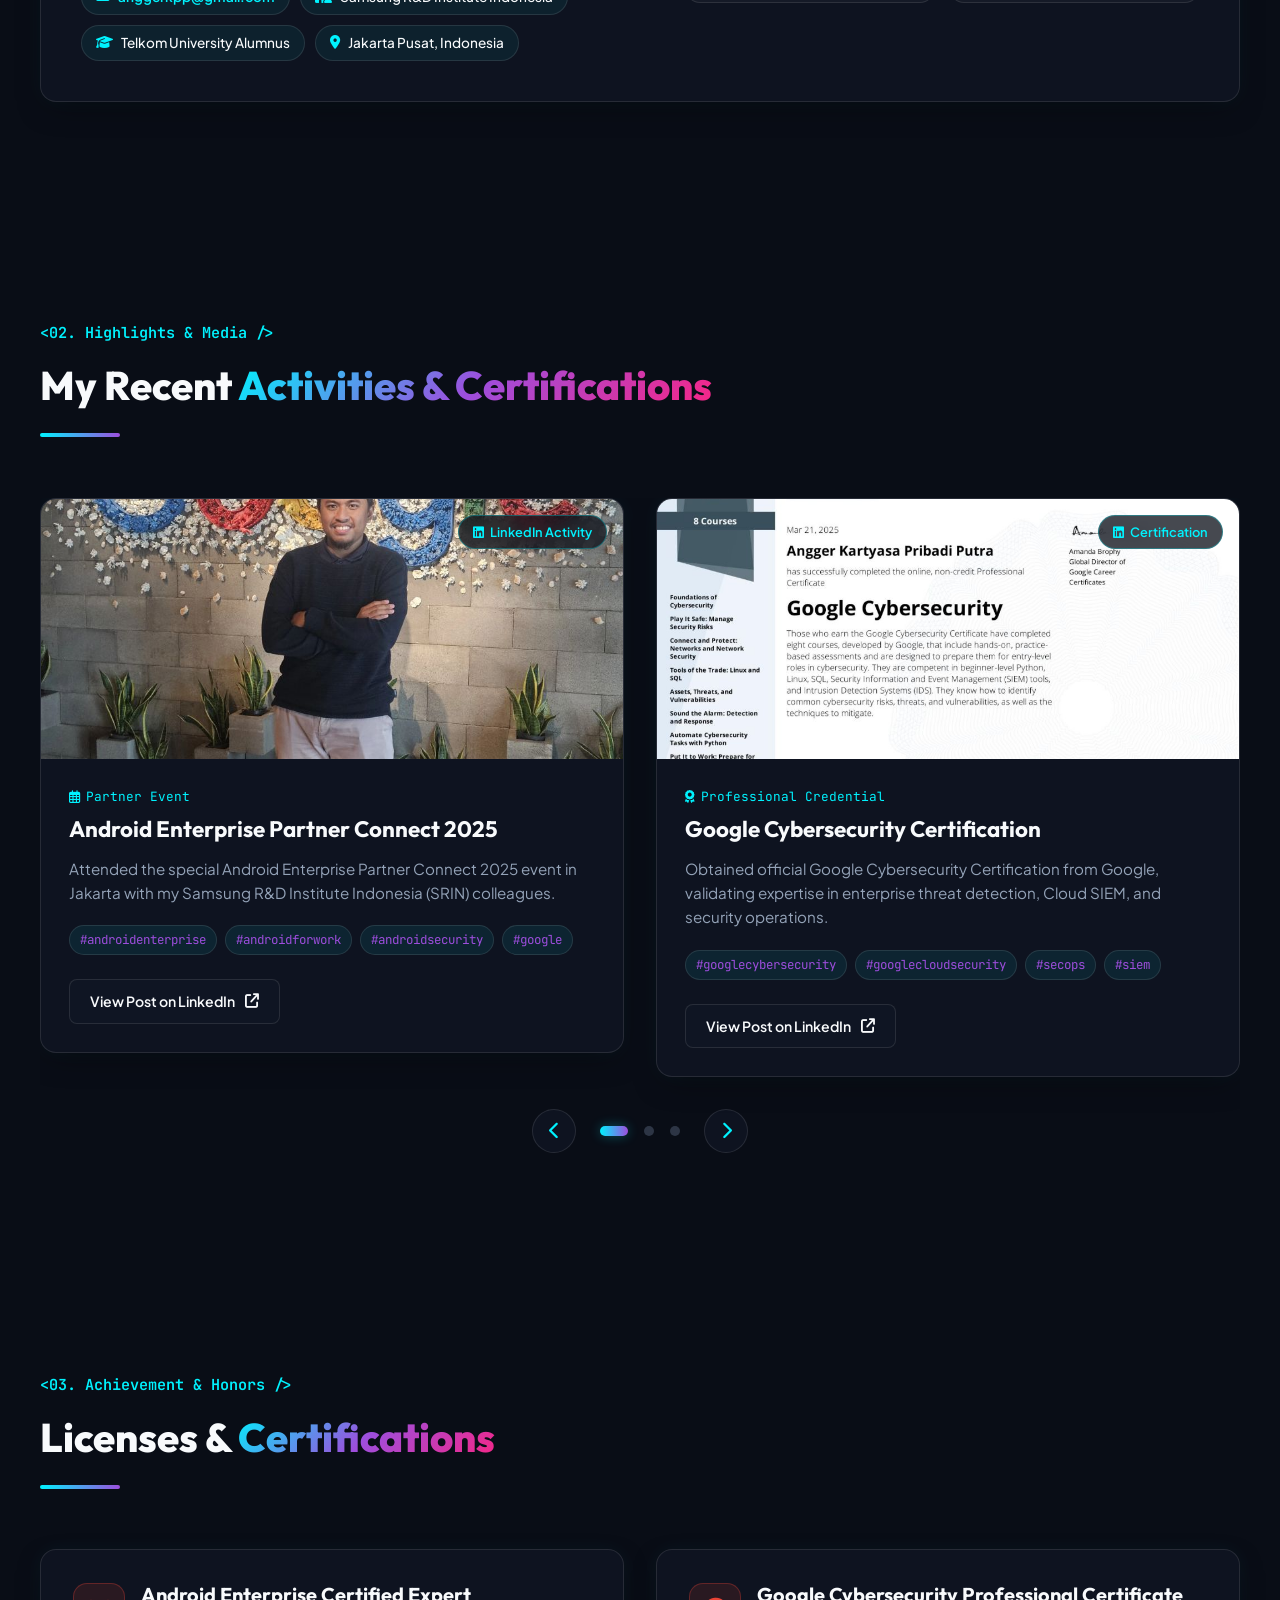
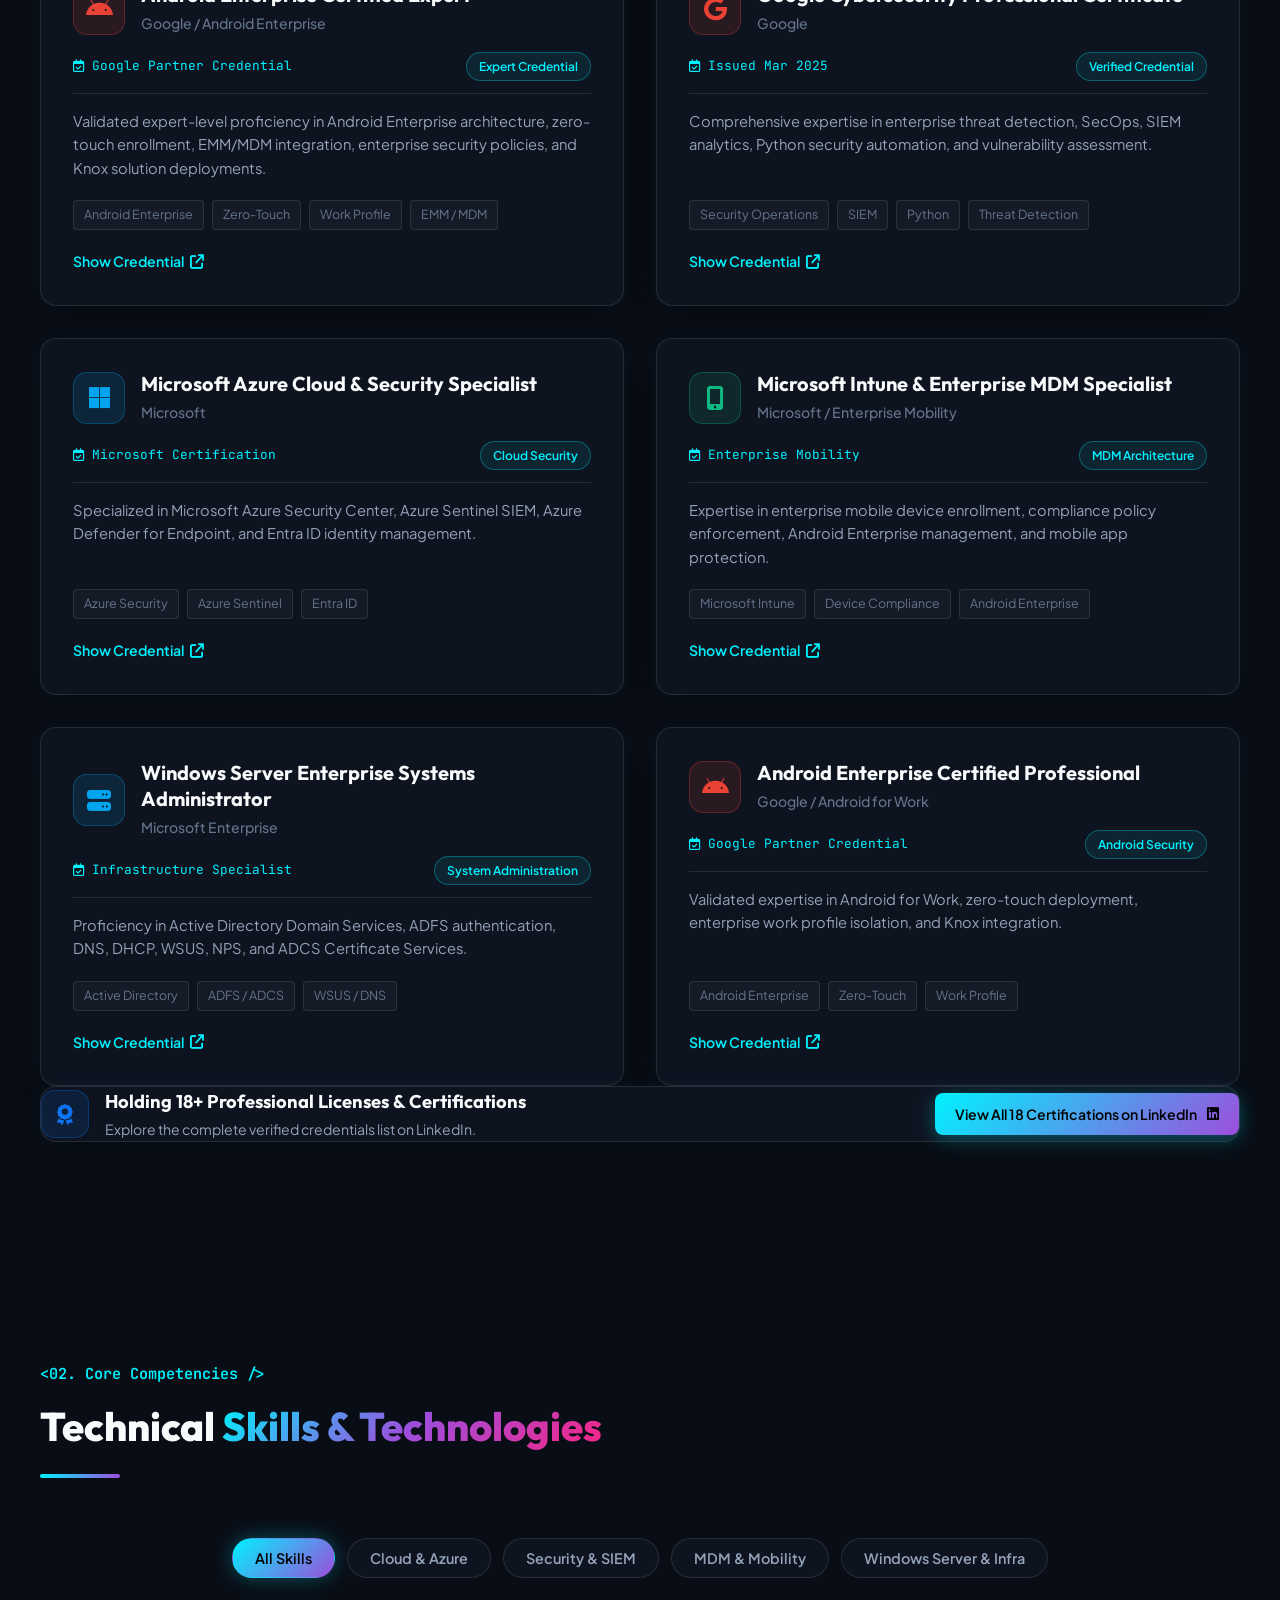
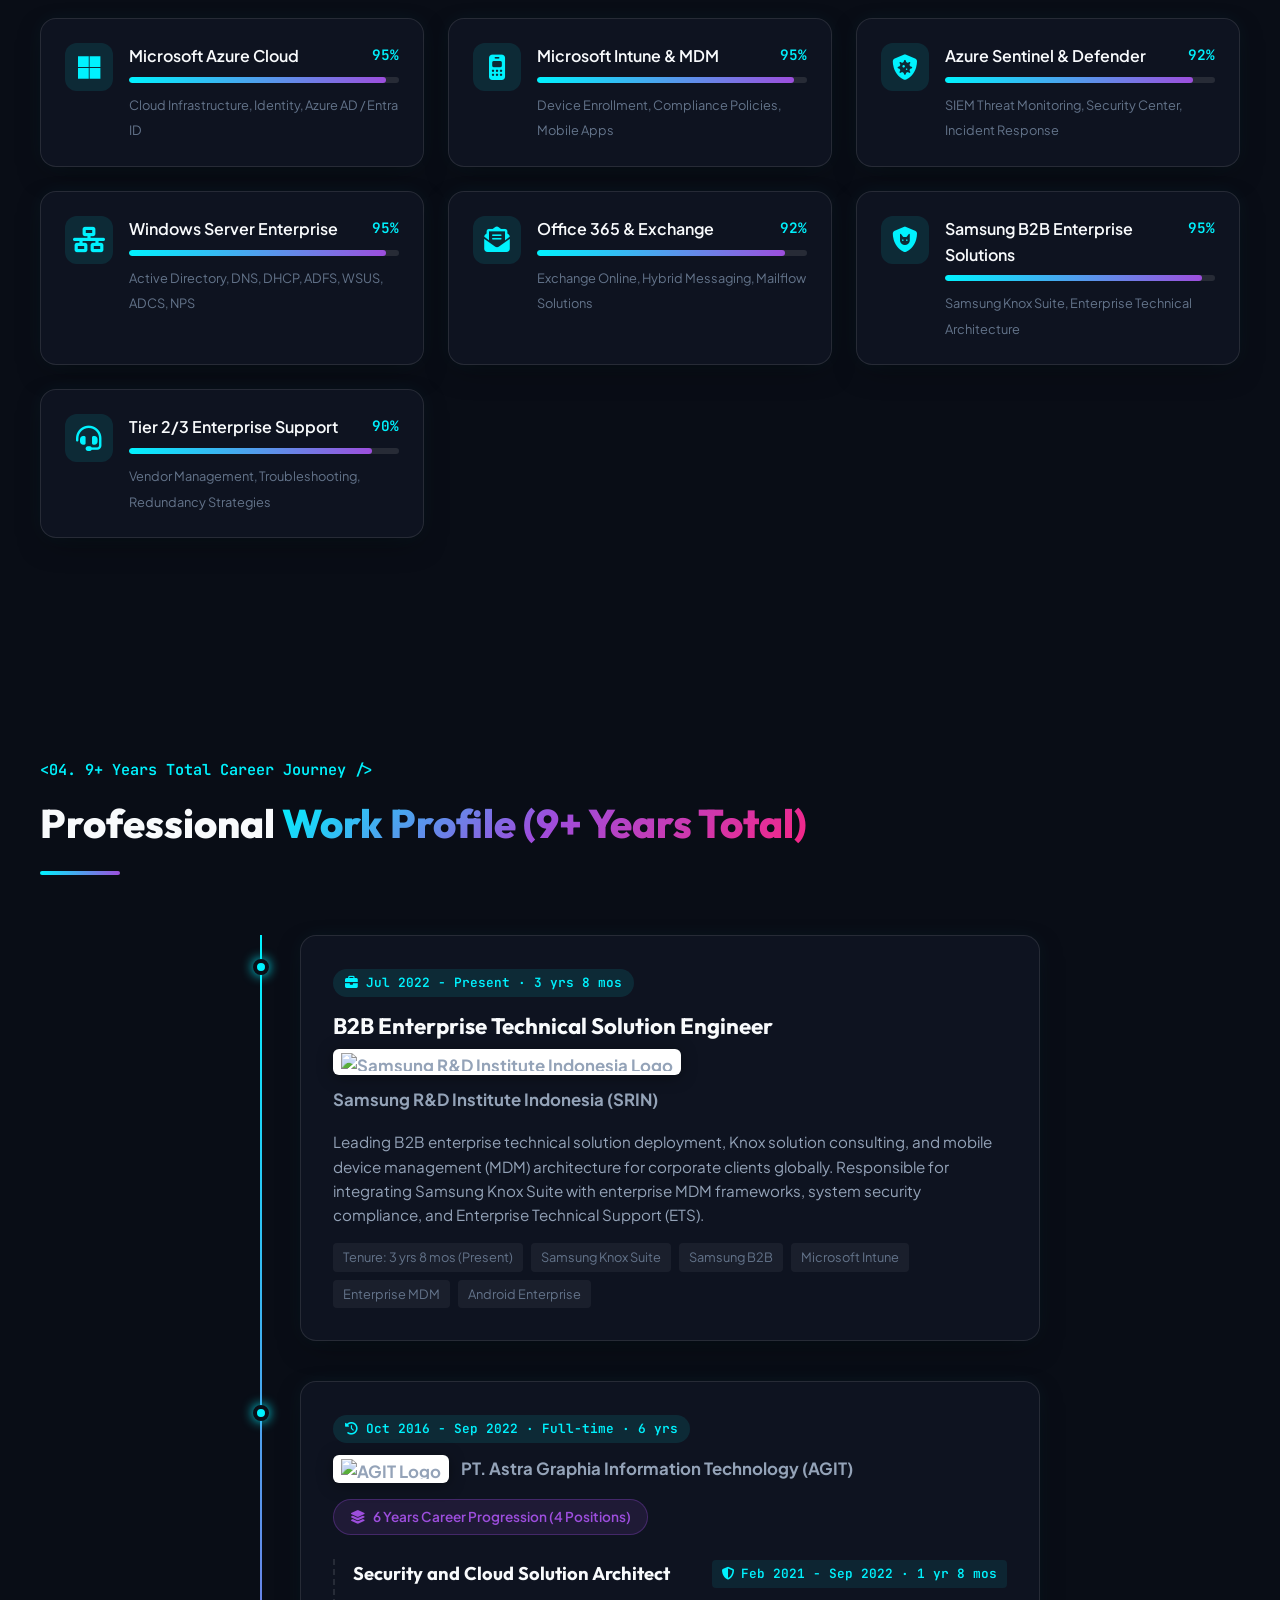
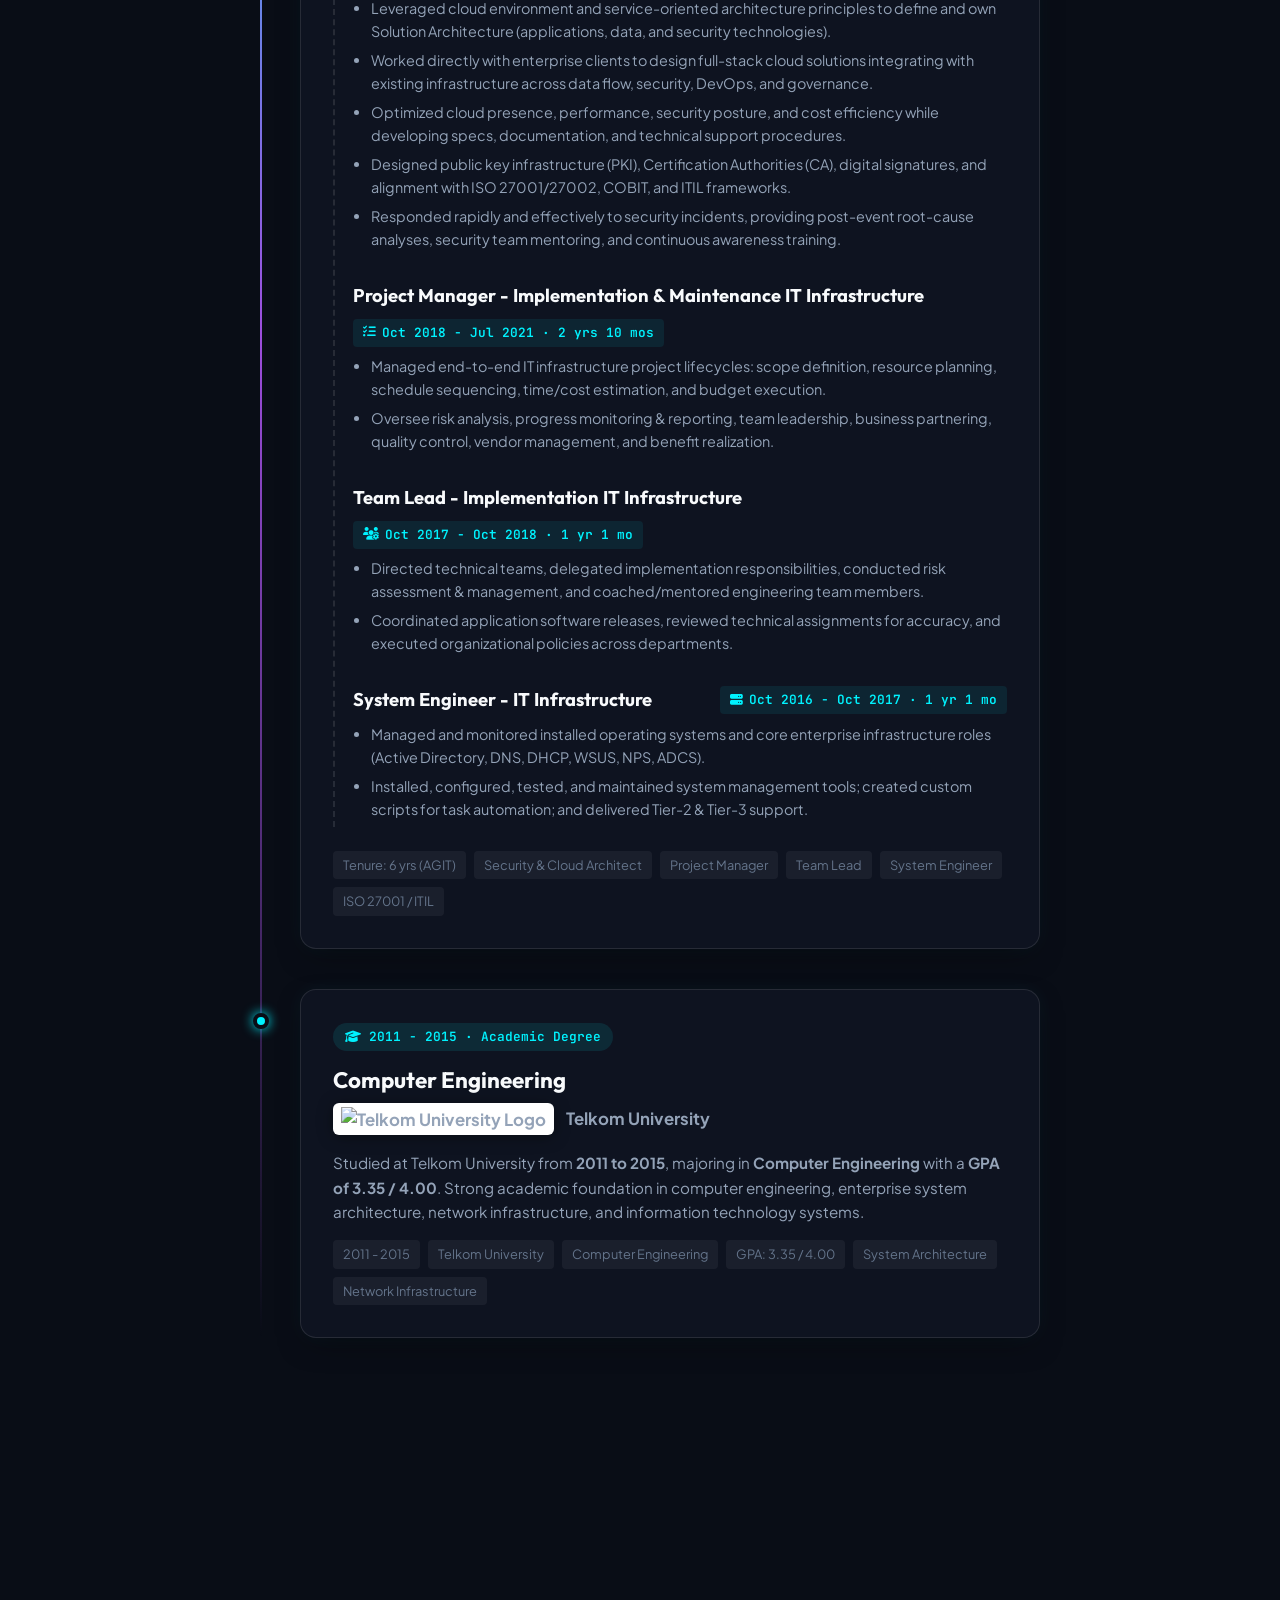
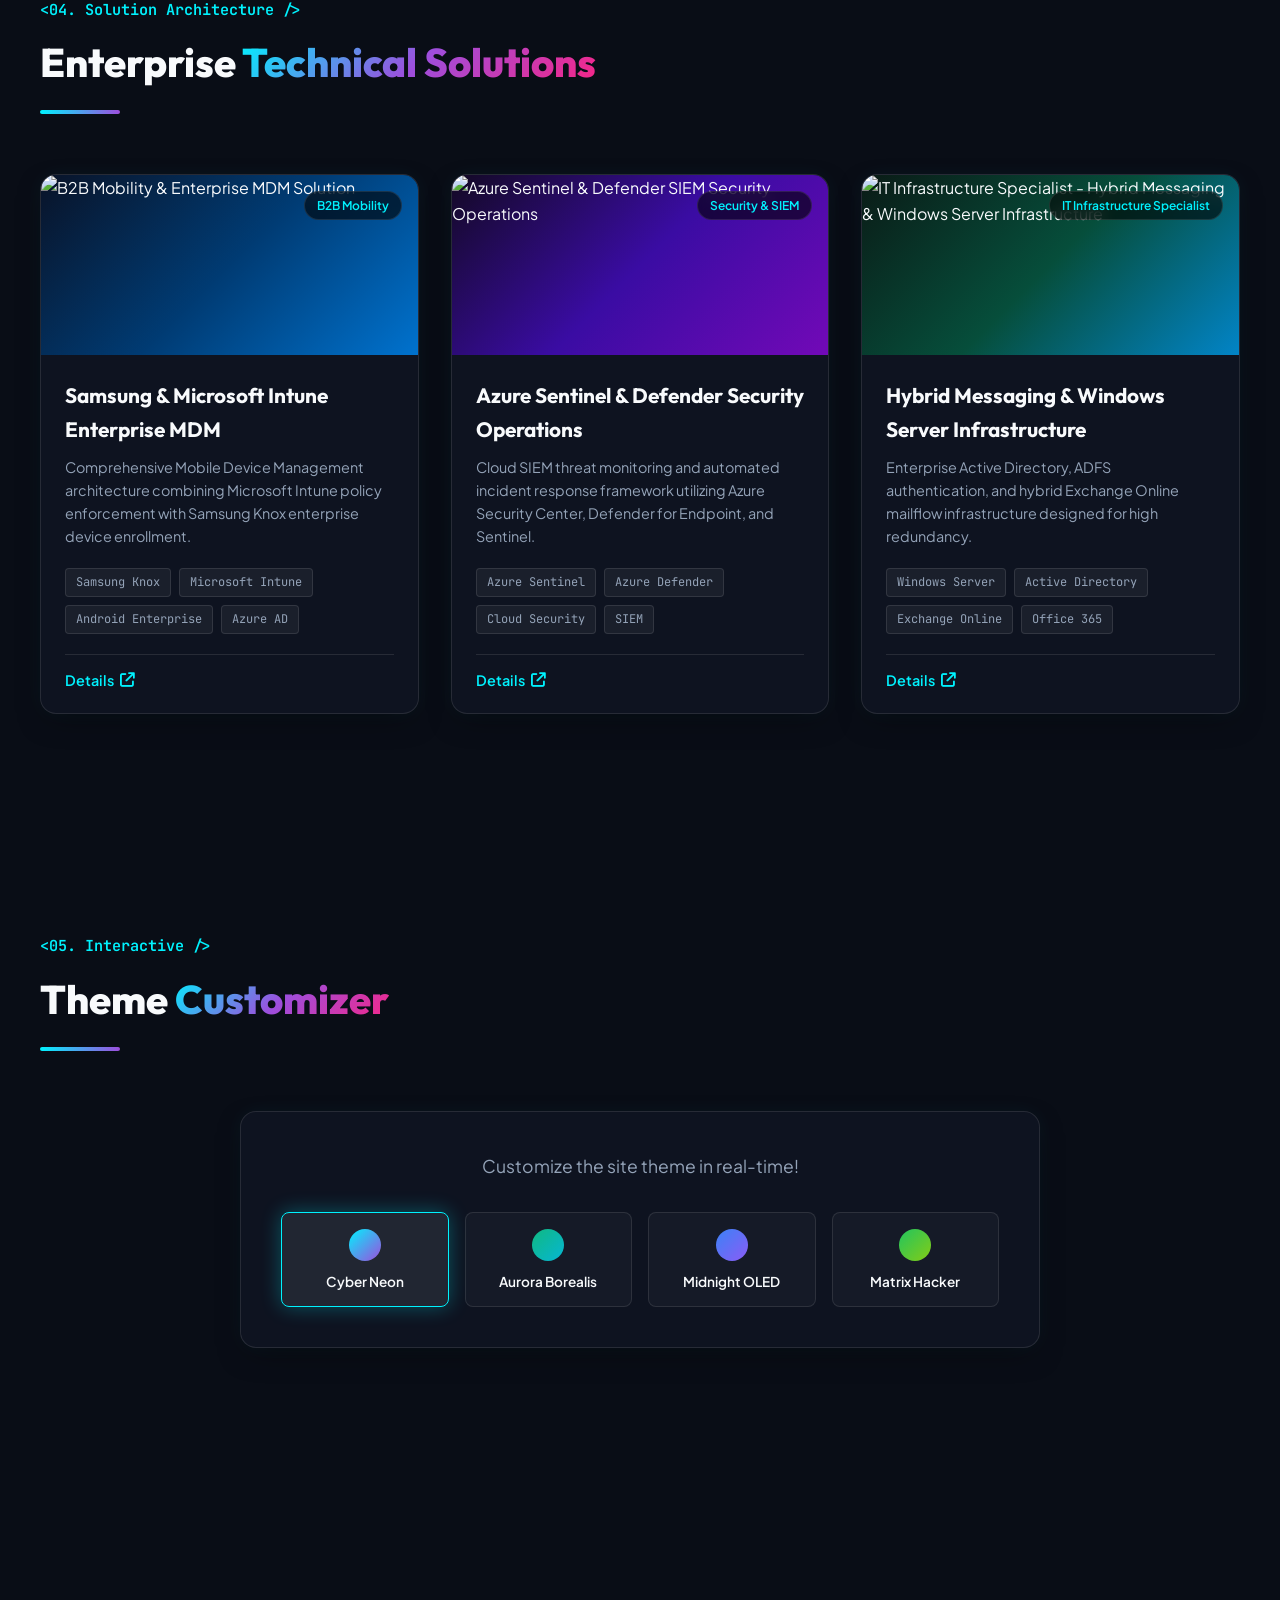
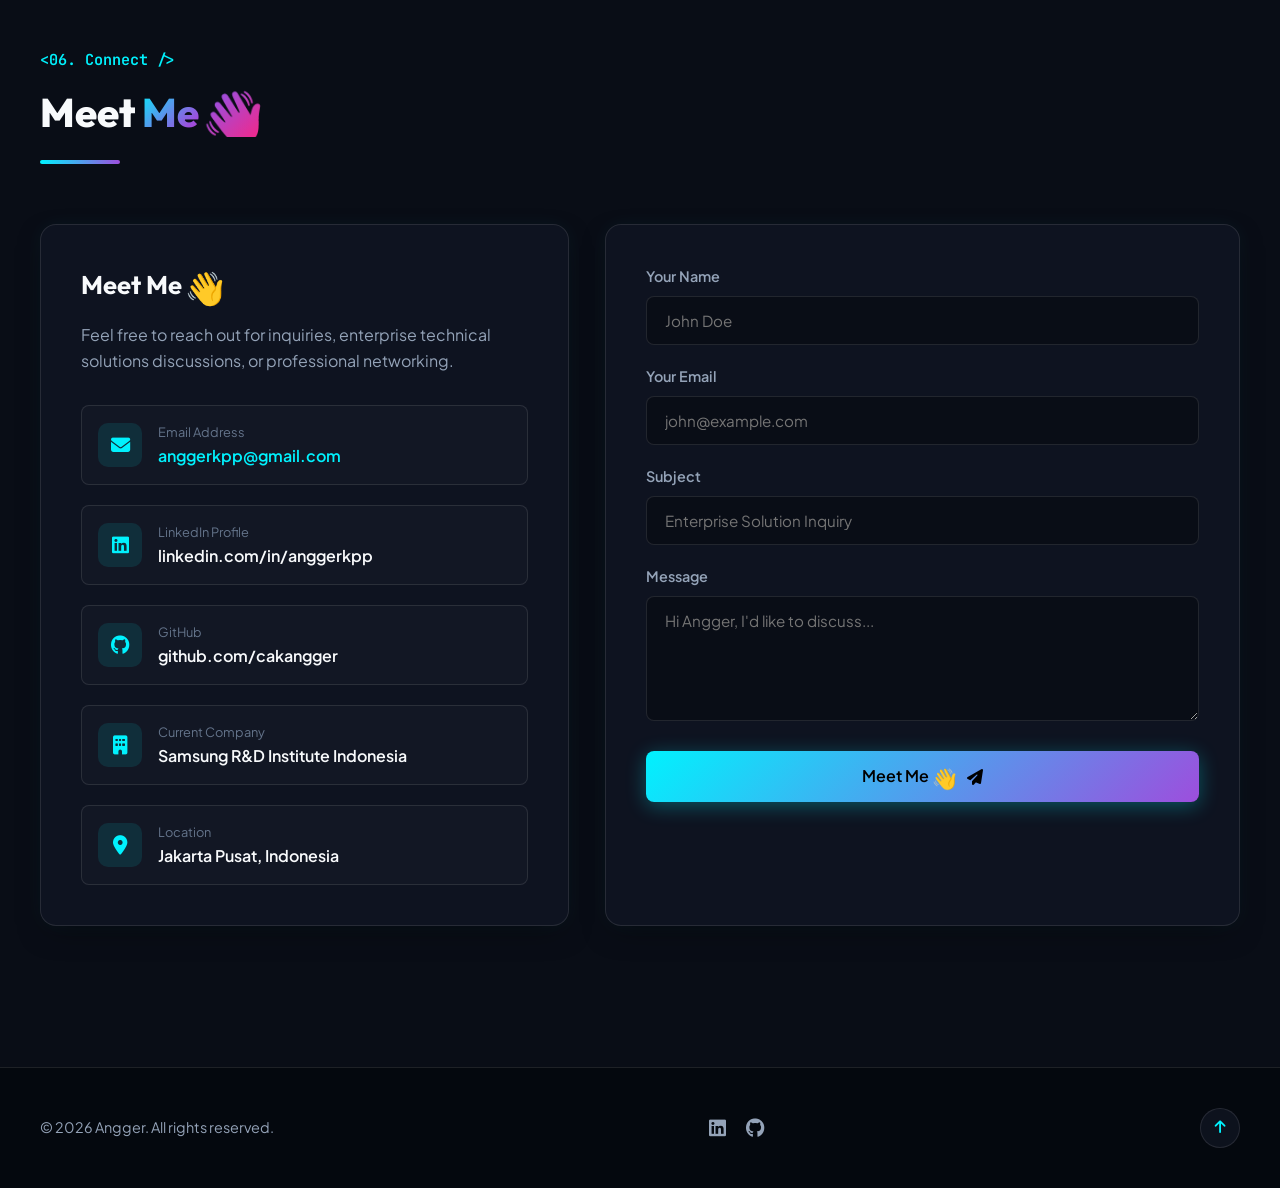
==== commit 48766ab2: "seo: Add full Technical SEO optimization (OpenGraph, Twitter Cards, JSON-LD Person Schema, sitemap.x" ====
--- a/index.html
+++ b/index.html
@@ -2,10 +2,58 @@
 <html lang="en" data-theme="cyber">
 <head>
   <meta charset="UTF-8">
-  <meta name="viewport" content="width=device-width, initial-scale=1.0">
-  <meta name="description" content="Angger Kartyasa Pribadi Putra - B2B Enterprise Technical Solution at Samsung R&D Institute Indonesia. Experienced Security and Systems Engineer specializing in Microsoft Azure, Intune MDM, and Enterprise Security.">
+  <meta name="description" content="Angger Kartyasa Pribadi Putra - B2B Enterprise Technical Solution Engineer at Samsung R&D Institute Indonesia. Experienced Security and Systems Engineer specializing in Microsoft Azure, Samsung Knox, Intune MDM, and Enterprise Security.">
   <meta name="author" content="Angger Kartyasa Pribadi Putra (anggerkpp)">
-  <title>Angger | B2B Enterprise Technical Solution</title>
+  <meta name="keywords" content="Angger Kartyasa Pribadi Putra, Angger, cakangger, Samsung R&D Institute Indonesia, B2B Enterprise Technical Solution, Samsung Knox Suite, Microsoft Intune MDM, Azure Sentinel SIEM, Cloud Security Specialist, Telkom University, Astra Graphia Information Technology AGIT">
+  <meta name="robots" content="index, follow">
+  <link rel="canonical" href="https://about.cakangger.online/">
+  <title>Angger Kartyasa Pribadi Putra | B2B Enterprise Technical Solution</title>
+  
+  <!-- Open Graph / LinkedIn / Facebook Meta Tags -->
+  <meta property="og:type" content="website">
+  <meta property="og:url" content="https://about.cakangger.online/">
+  <meta property="og:title" content="Angger Kartyasa Pribadi Putra | B2B Enterprise Technical Solution Engineer">
+  <meta property="og:description" content="Official Portfolio & Professional Profile of Angger Kartyasa Pribadi Putra. Security & Systems Engineer with 9+ Years Experience at Samsung R&D Institute Indonesia & AGIT.">
+  <meta property="og:image" content="https://media.licdn.com/dms/image/v2/D5622AQG-qYpTEdo9TQ/feedshare-shrink_800/B56ZwqLFaqHQAg-/0/1770234075018?e=2147483647&v=beta&t=47PKrvticDNBIKzzlWv0_YMkzbbMzxxw3NvnFWbYhSY">
+
+  <!-- Twitter Meta Tags -->
+  <meta name="twitter:card" content="summary_large_image">
+  <meta name="twitter:url" content="https://about.cakangger.online/">
+  <meta name="twitter:title" content="Angger Kartyasa Pribadi Putra | B2B Enterprise Technical Solution Engineer">
+  <meta name="twitter:description" content="Official Portfolio & Professional Profile of Angger Kartyasa Pribadi Putra. Security & Systems Engineer with 9+ Years Experience at Samsung R&D Institute Indonesia & AGIT.">
+  <meta name="twitter:image" content="https://media.licdn.com/dms/image/v2/D5622AQG-qYpTEdo9TQ/feedshare-shrink_800/B56ZwqLFaqHQAg-/0/1770234075018?e=2147483647&v=beta&t=47PKrvticDNBIKzzlWv0_YMkzbbMzxxw3NvnFWbYhSY">
+
+  <!-- JSON-LD Structured Data for Google Rich Snippets -->
+  <script type="application/ld+json">
+  {
+    "@context": "https://schema.org",
+    "@type": "Person",
+    "name": "Angger Kartyasa Pribadi Putra",
+    "alternateName": ["Angger", "cakangger", "Angger KPP"],
+    "url": "https://about.cakangger.online/",
+    "image": "https://media.licdn.com/dms/image/v2/D5622AQG-qYpTEdo9TQ/feedshare-shrink_800/B56ZwqLFaqHQAg-/0/1770234075018?e=2147483647&v=beta&t=47PKrvticDNBIKzzlWv0_YMkzbbMzxxw3NvnFWbYhSY",
+    "jobTitle": "B2B Enterprise Technical Solution Engineer",
+    "worksFor": {
+      "@type": "Organization",
+      "name": "Samsung R&D Institute Indonesia"
+    },
+    "alumniOf": {
+      "@type": "EducationalOrganization",
+      "name": "Telkom University"
+    },
+    "sameAs": [
+      "https://www.linkedin.com/in/anggerkpp/",
+      "https://github.com/cakangger"
+    ],
+    "knowsAbout": [
+      "Samsung Knox Enterprise Suite",
+      "Microsoft Intune MDM",
+      "Microsoft Azure Cloud Security",
+      "Azure Sentinel SIEM",
+      "Windows Server Infrastructure"
+    ]
+  }
+  </script>
   
   <!-- Google Fonts -->
   <link rel="preconnect" href="https://fonts.googleapis.com">
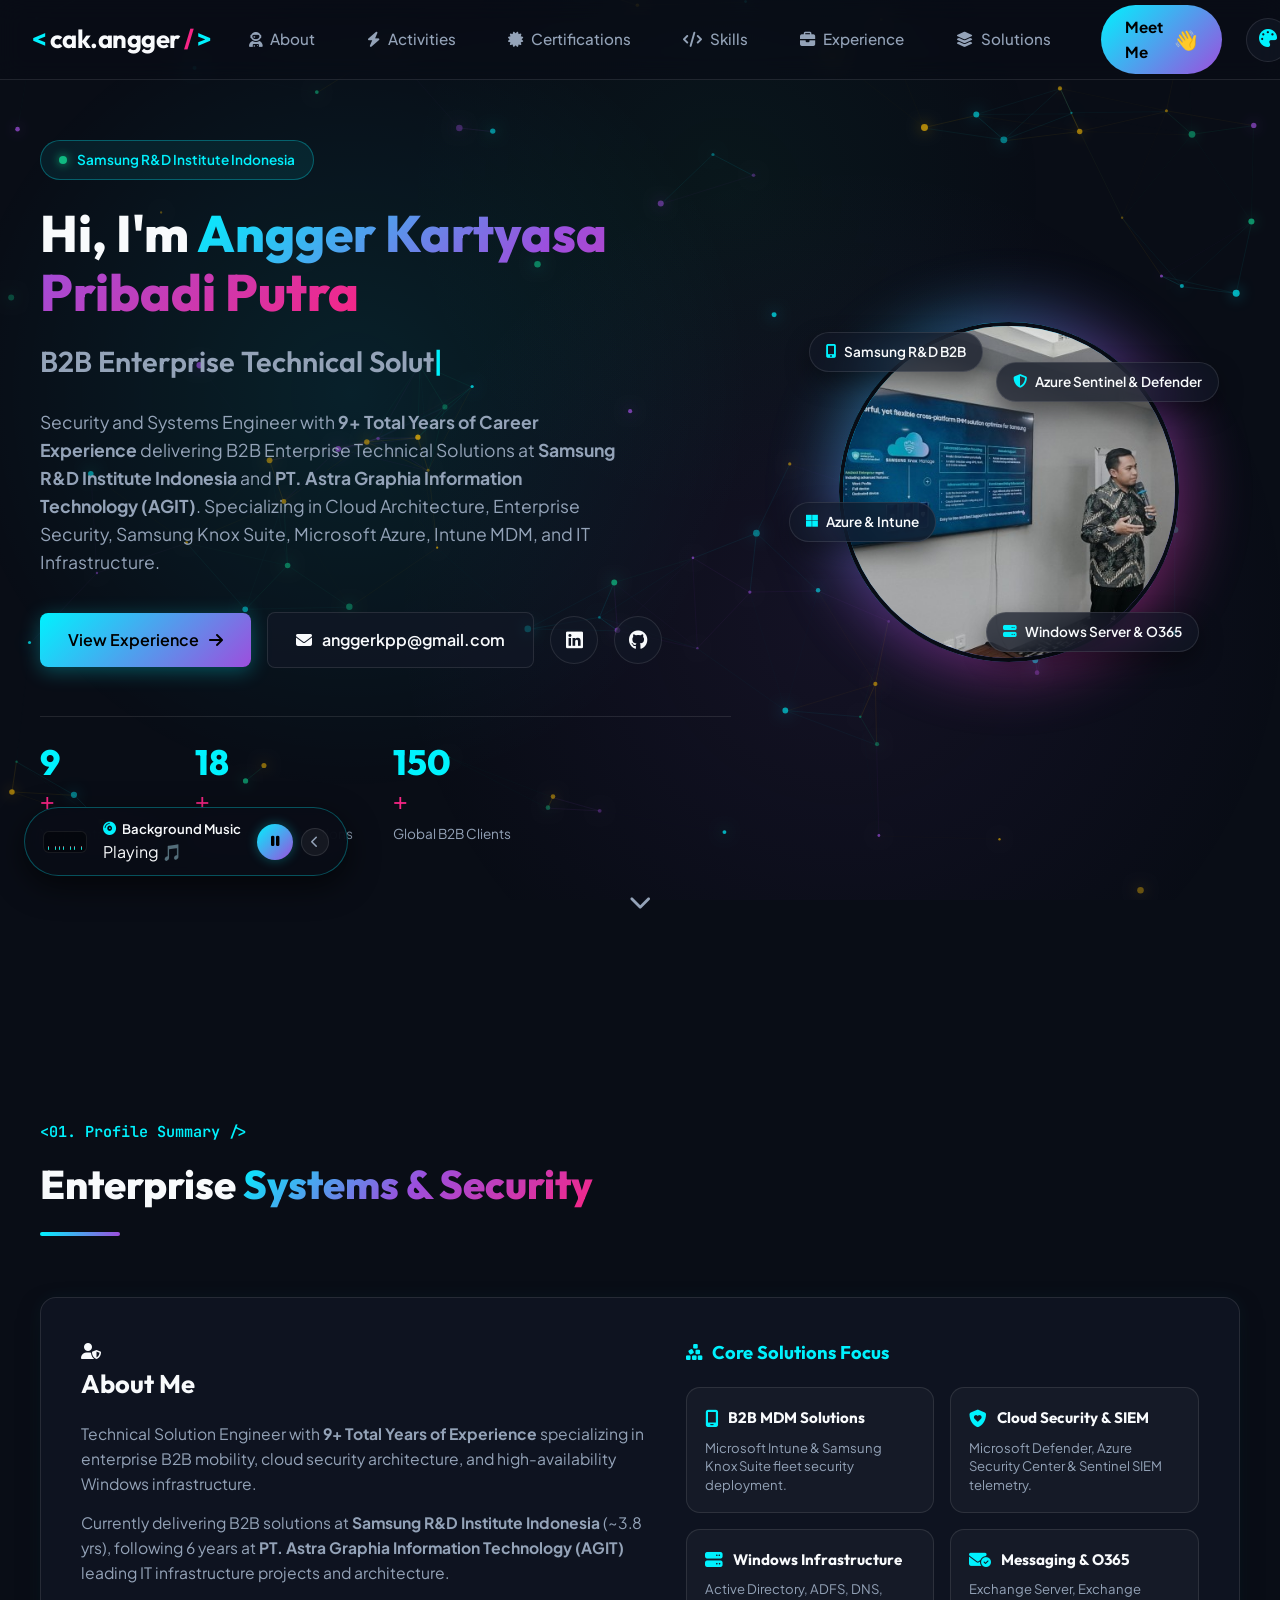
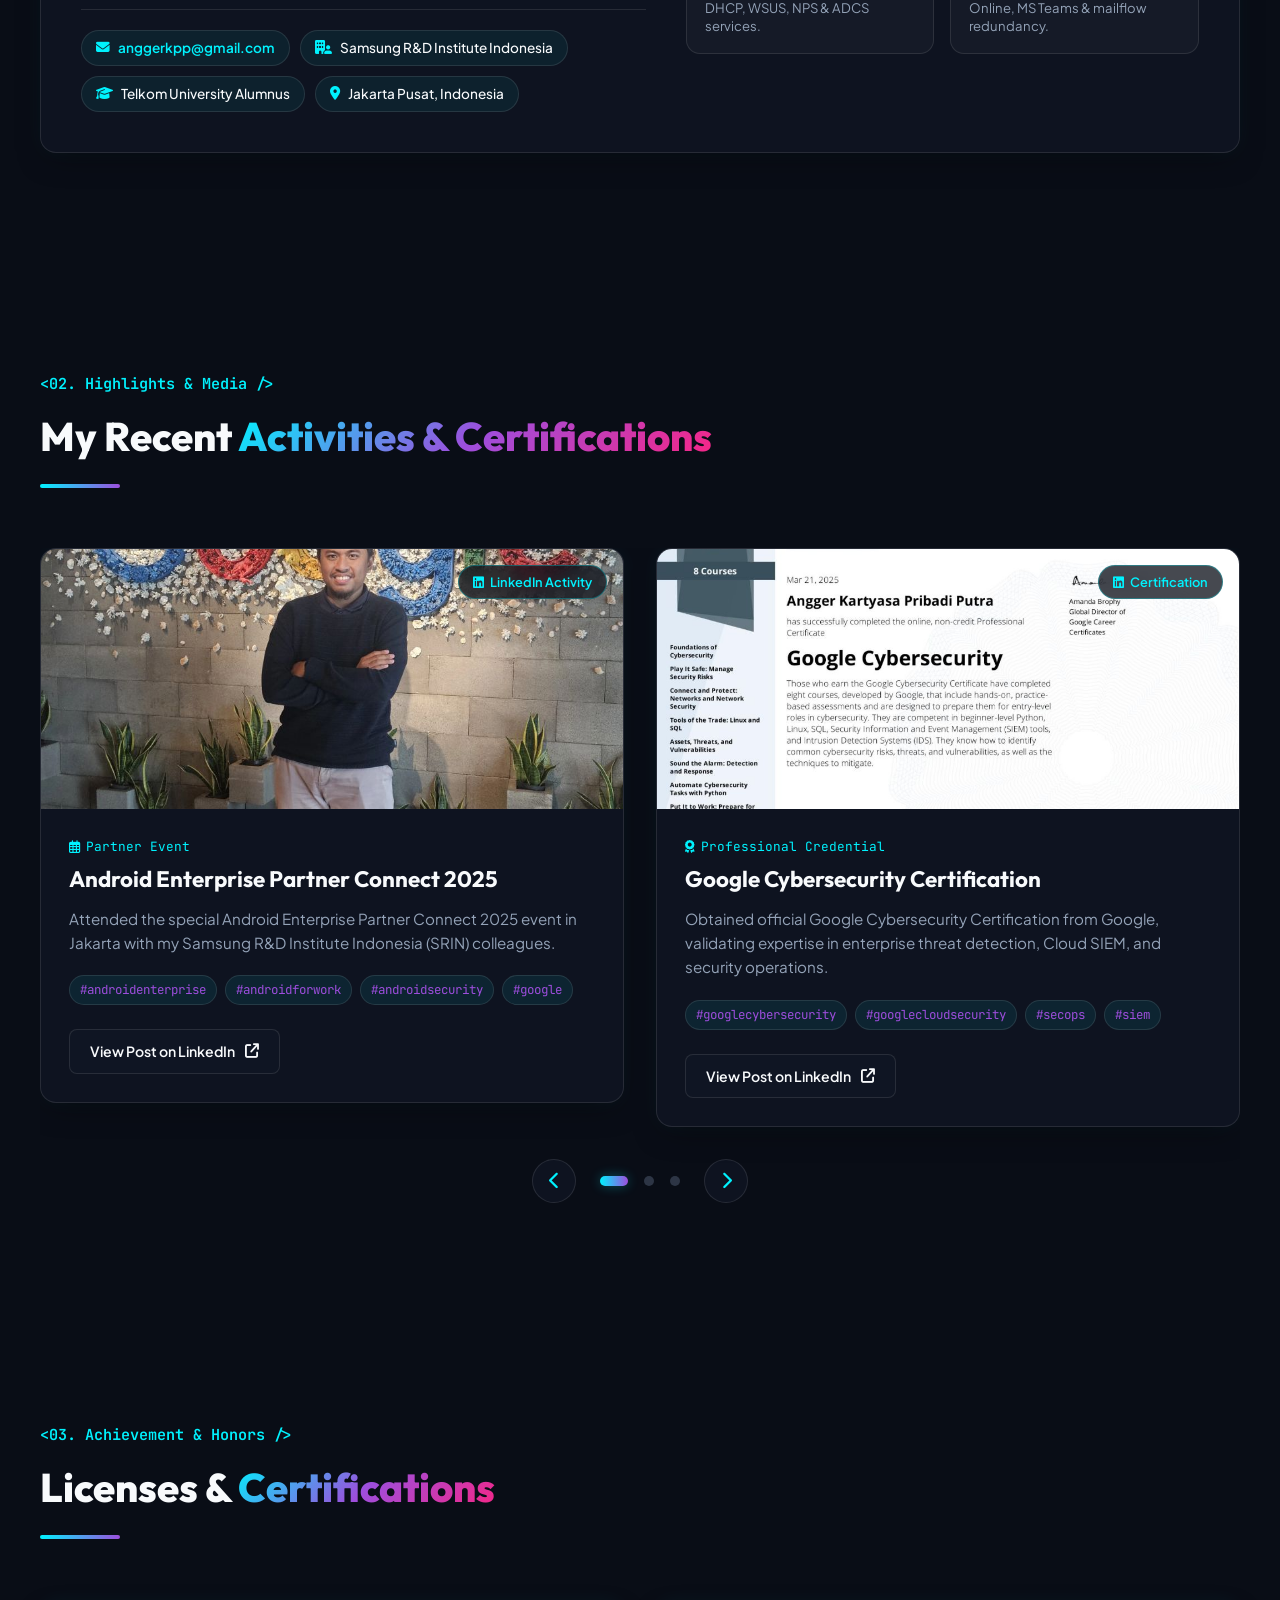
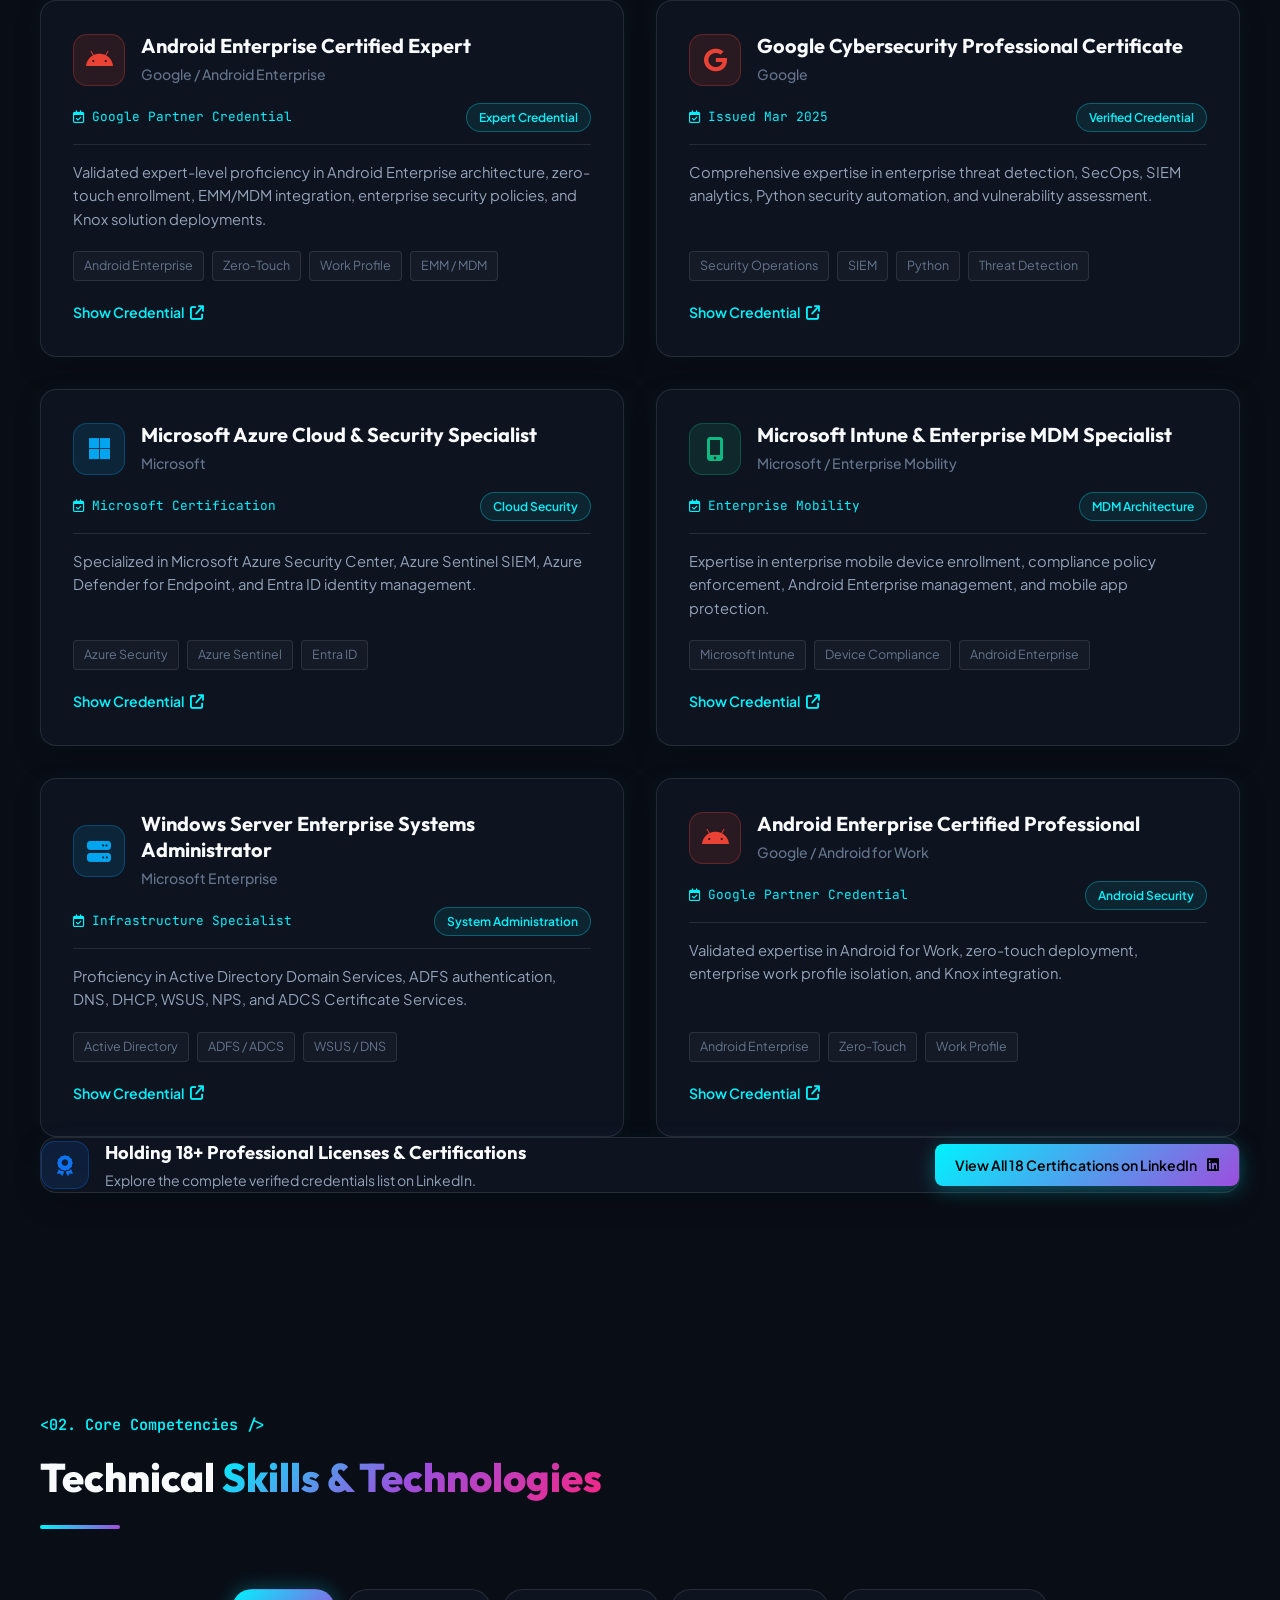
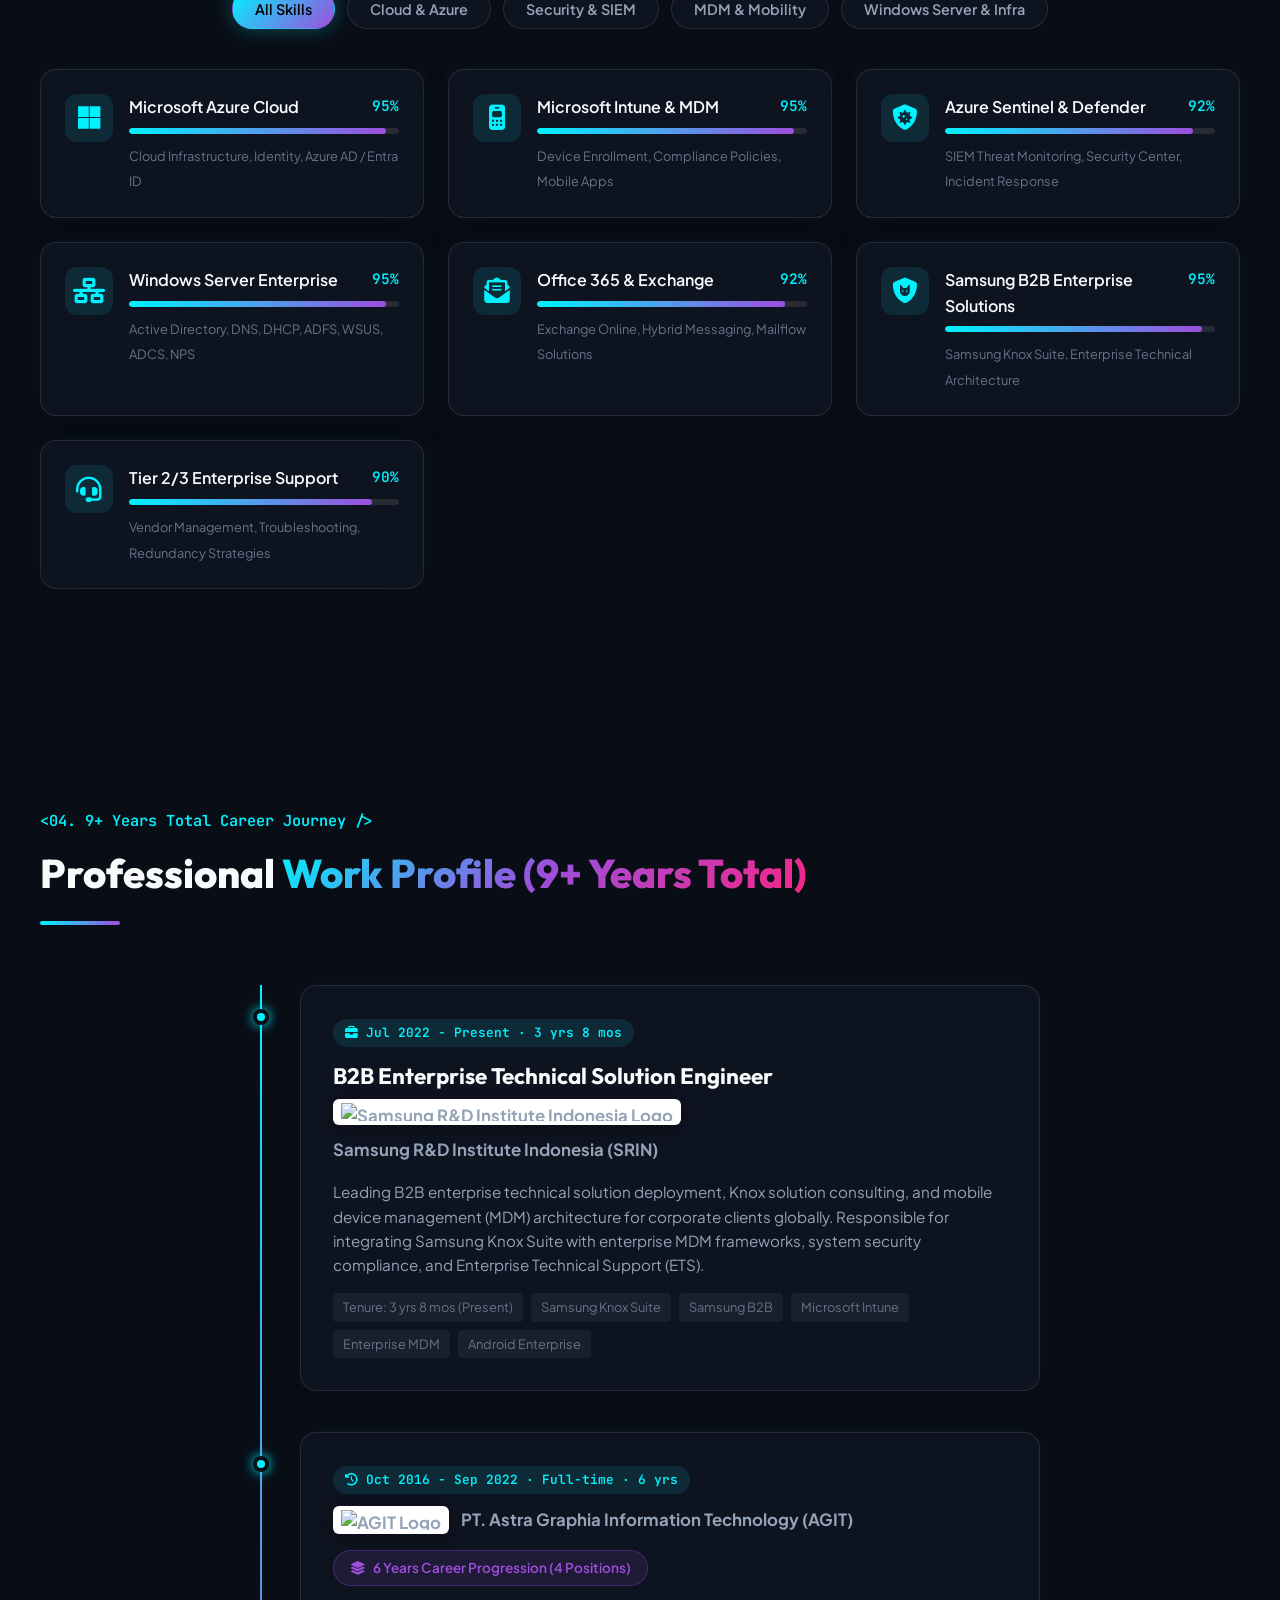
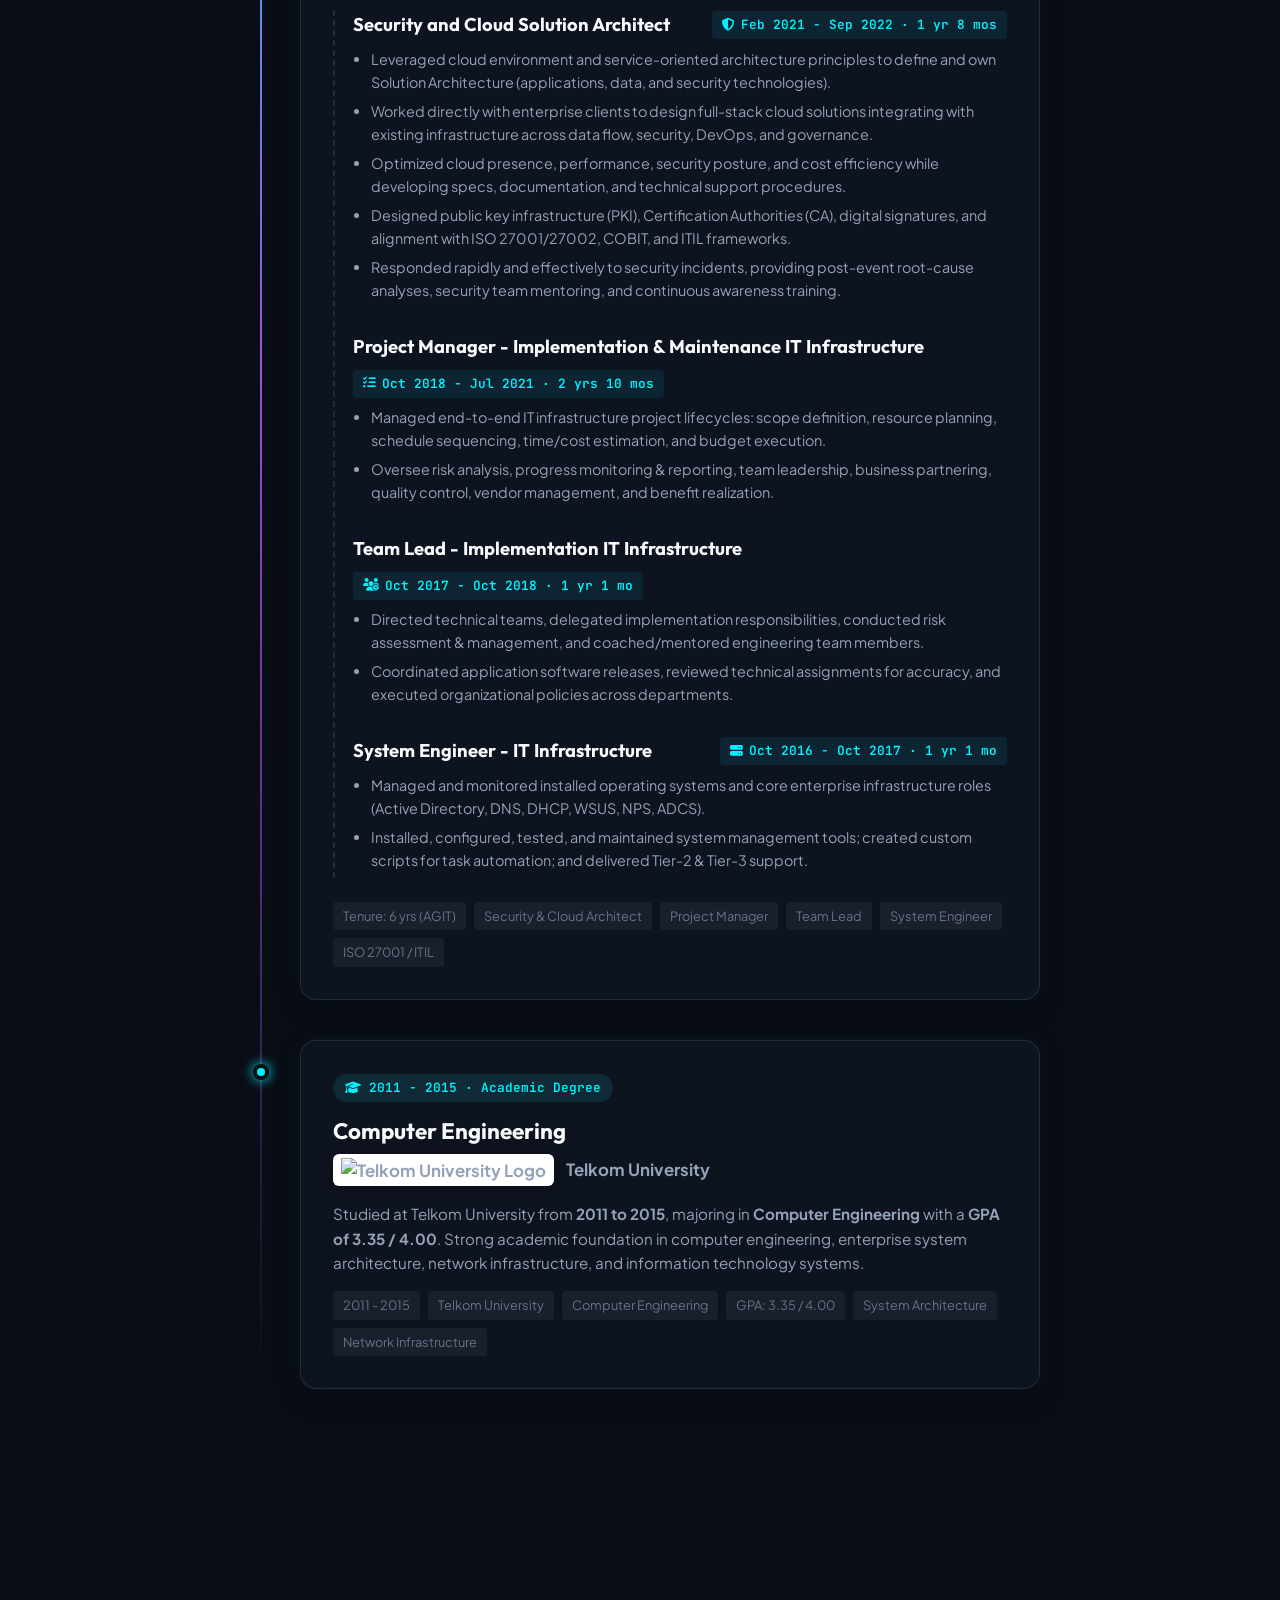
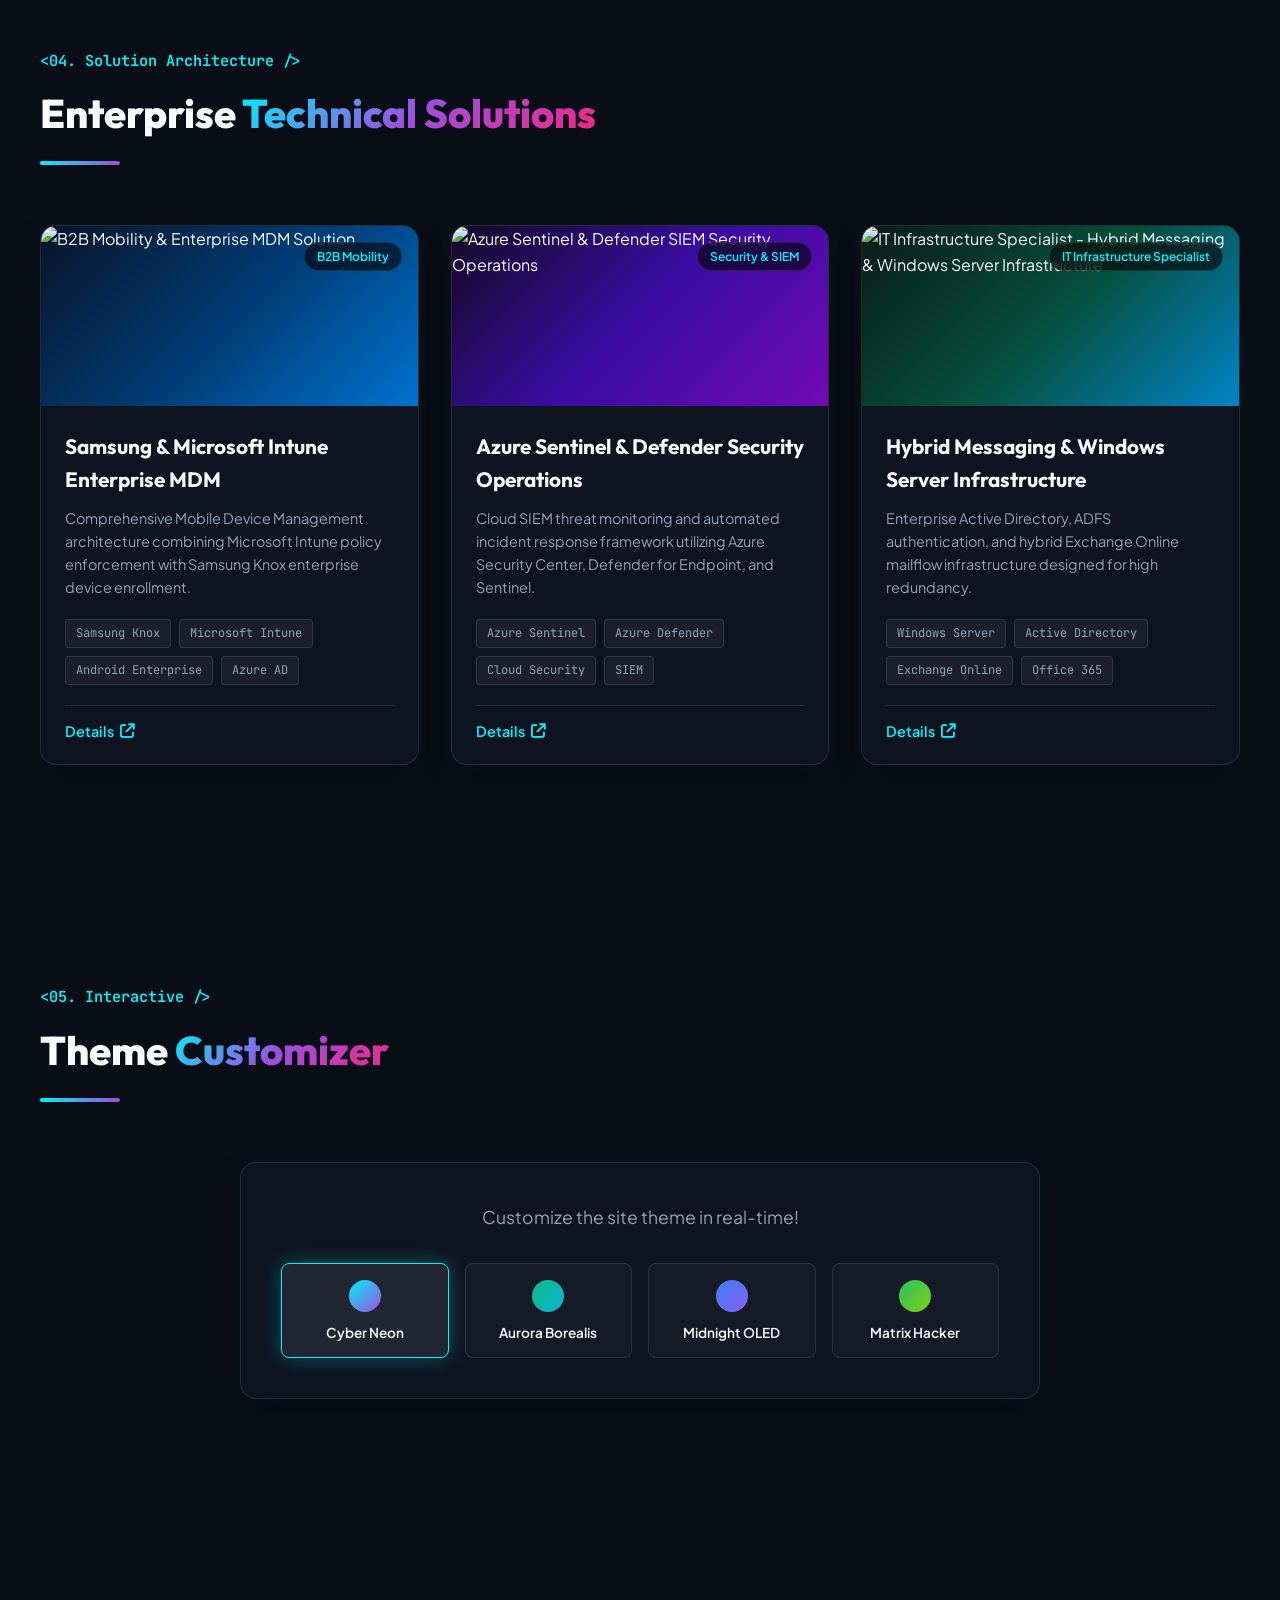
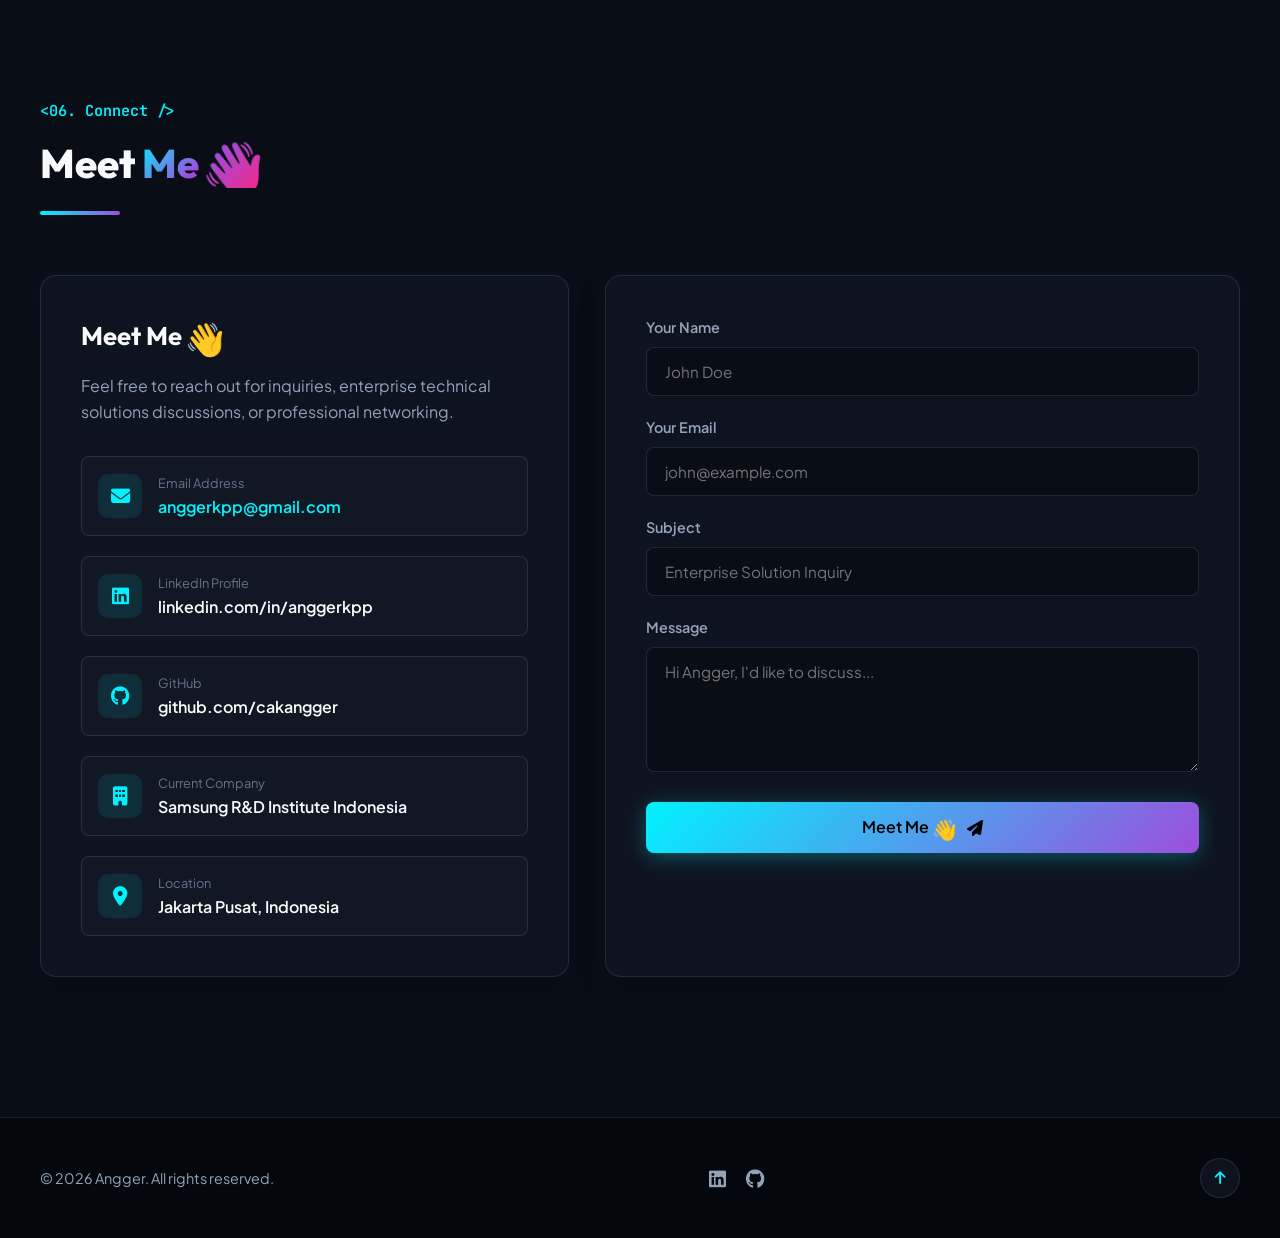
==== commit 263c4b6d: "seo: Optimize exact match target query Angger Kartyasa Pribadi Putra in H1 title tag, OpenGraph, JSO" ====
--- a/index.html
+++ b/index.html
@@ -120,7 +120,7 @@
           </div>
           
           <h1 class="hero-title">
-            Hi, I'm <span class="gradient-text">Angger</span>
+            Hi, I'm <span class="gradient-text">Angger Kartyasa Pribadi Putra</span>
           </h1>
           
           <h2 class="hero-subtitle">
--- a/styles.css
+++ b/styles.css
@@ -413,9 +413,9 @@
 
 .hero-title {
   font-family: var(--font-heading);
-  font-size: 3.8rem;
+  font-size: 3.2rem;
   font-weight: 800;
-  line-height: 1.1;
+  line-height: 1.15;
   margin-bottom: 16px;
 }
 
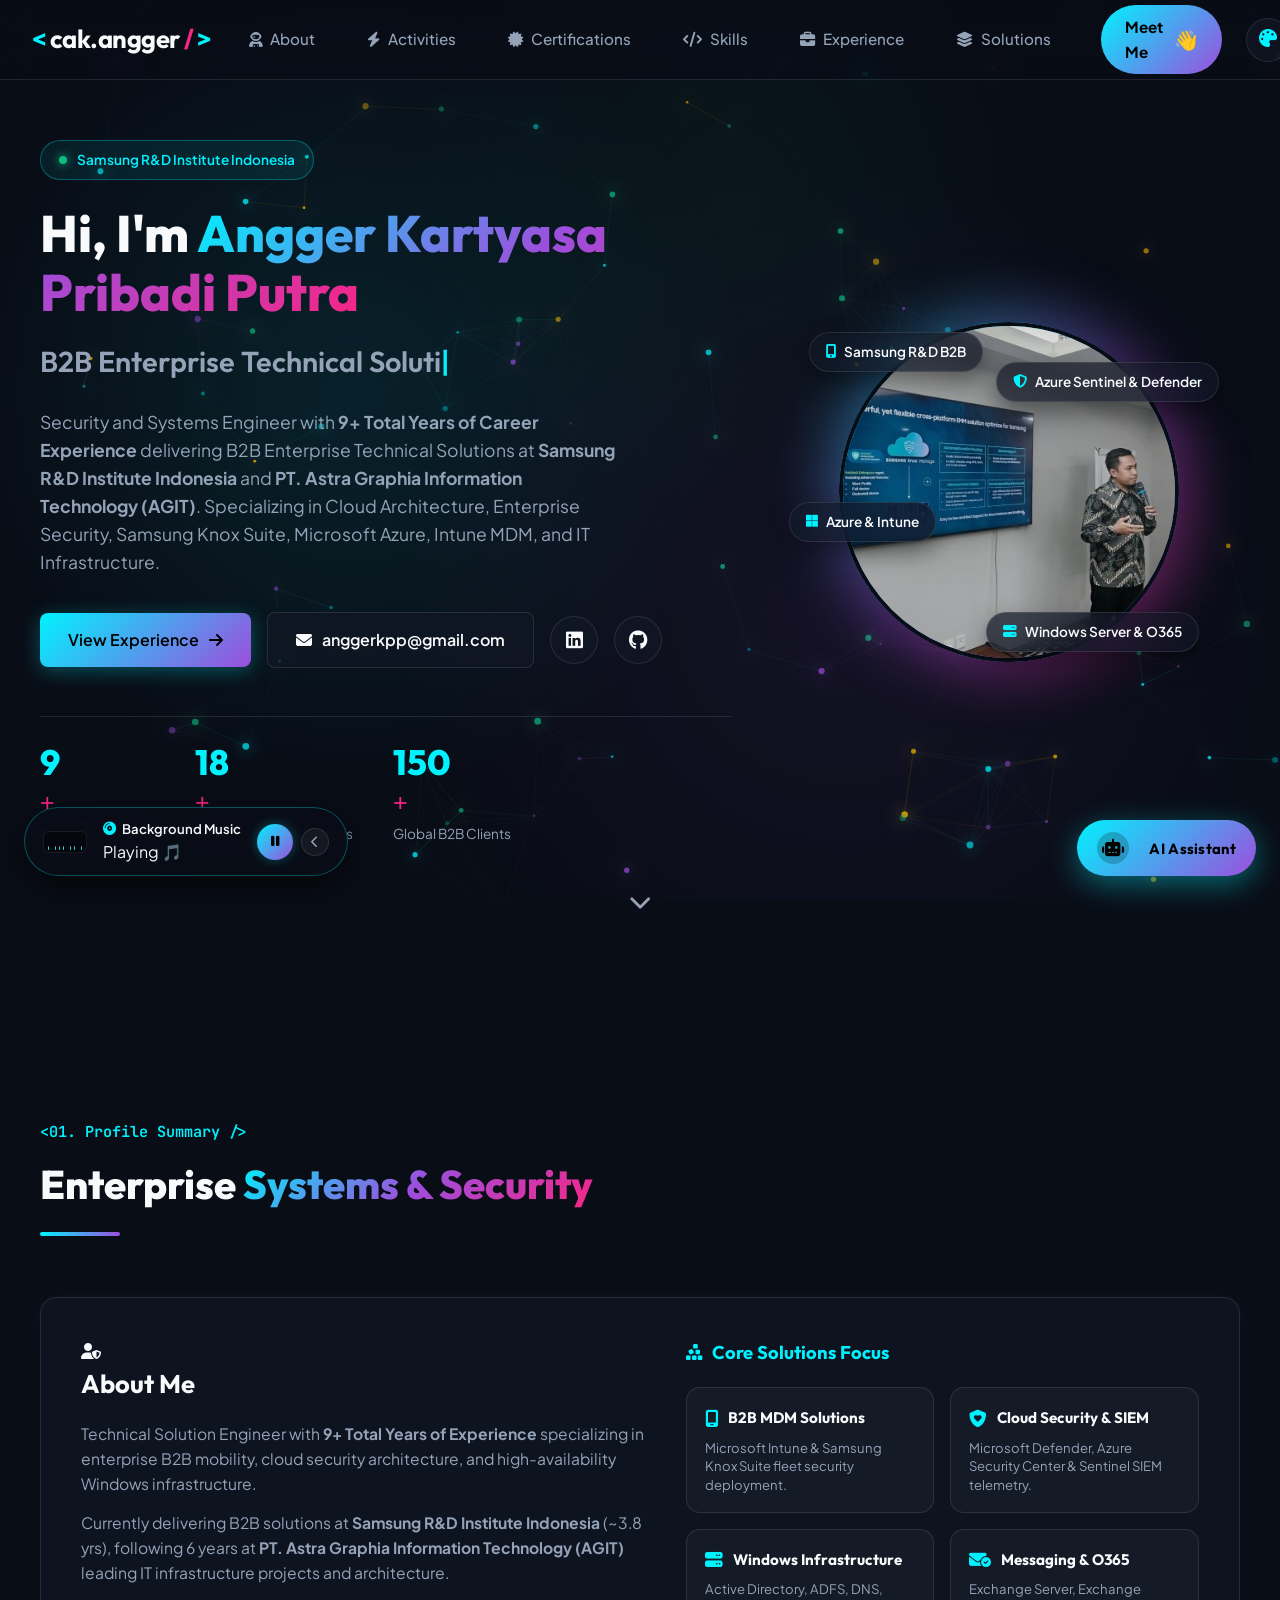
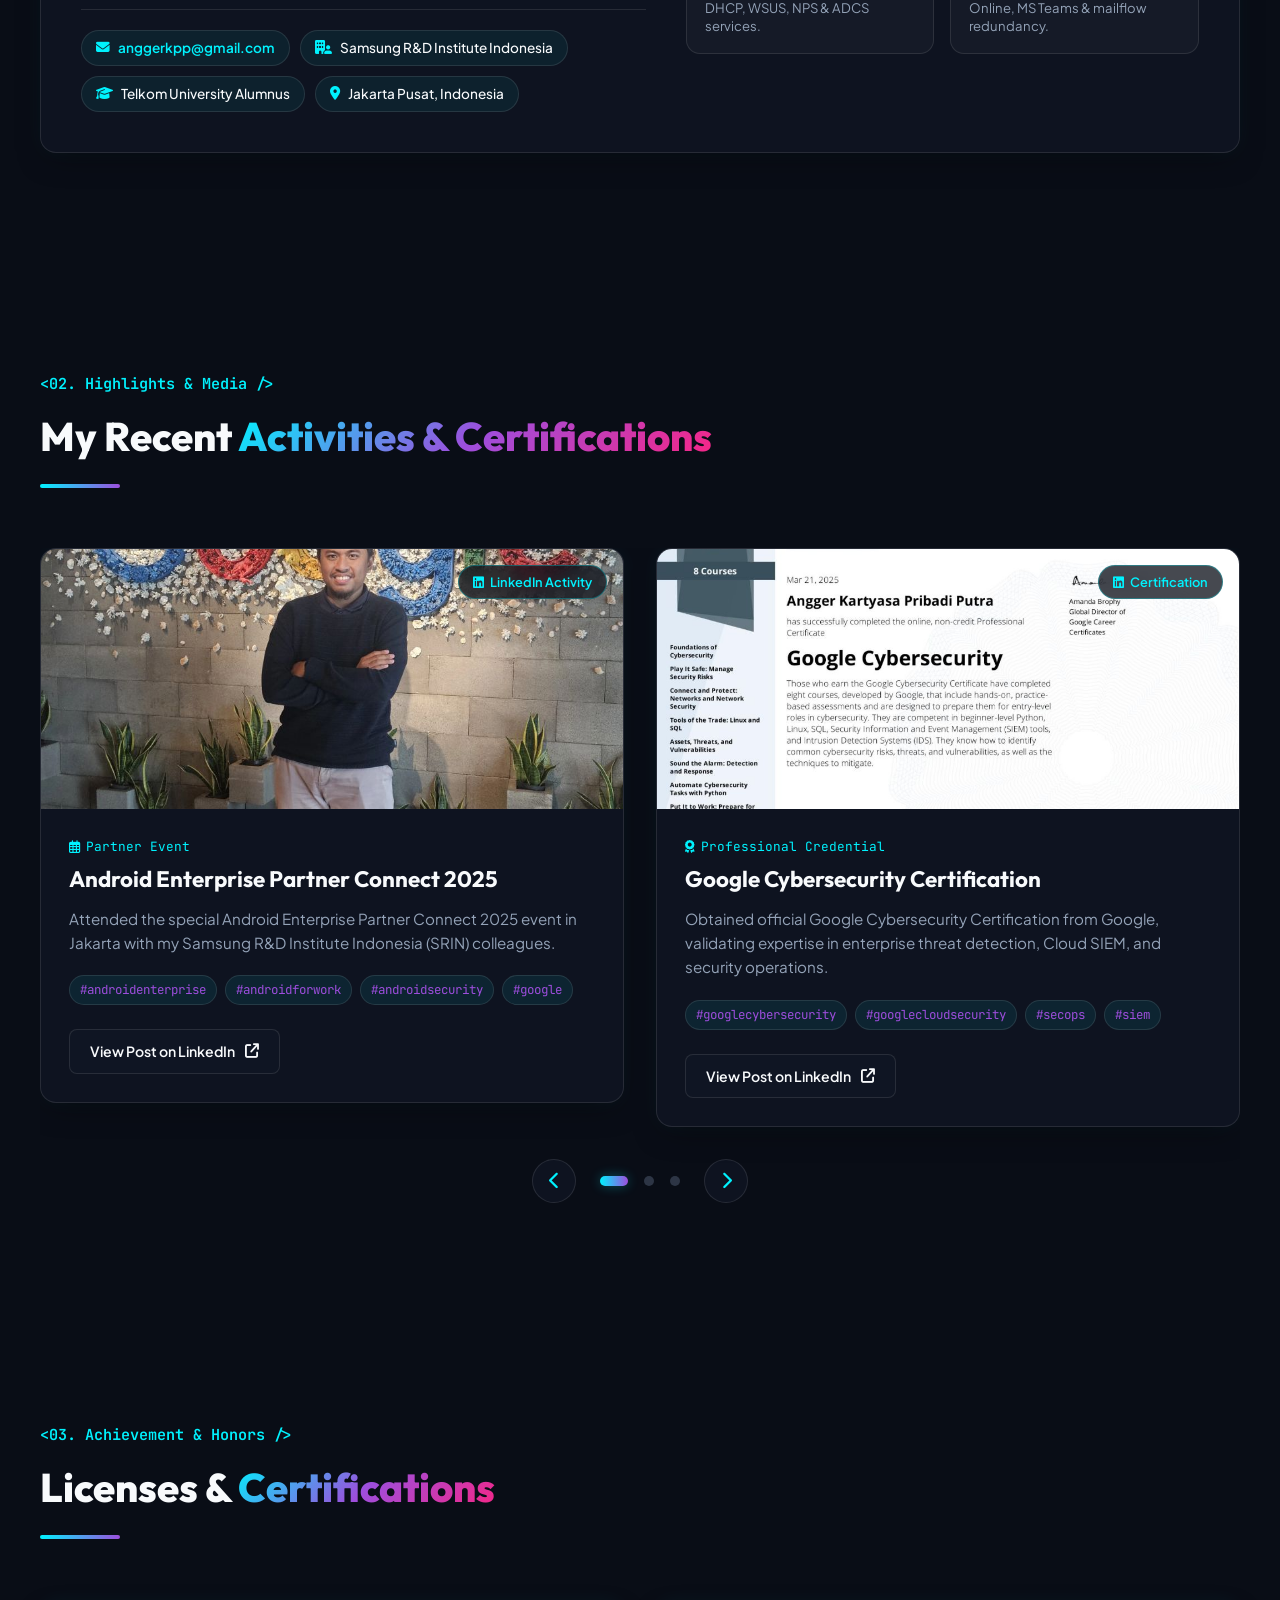
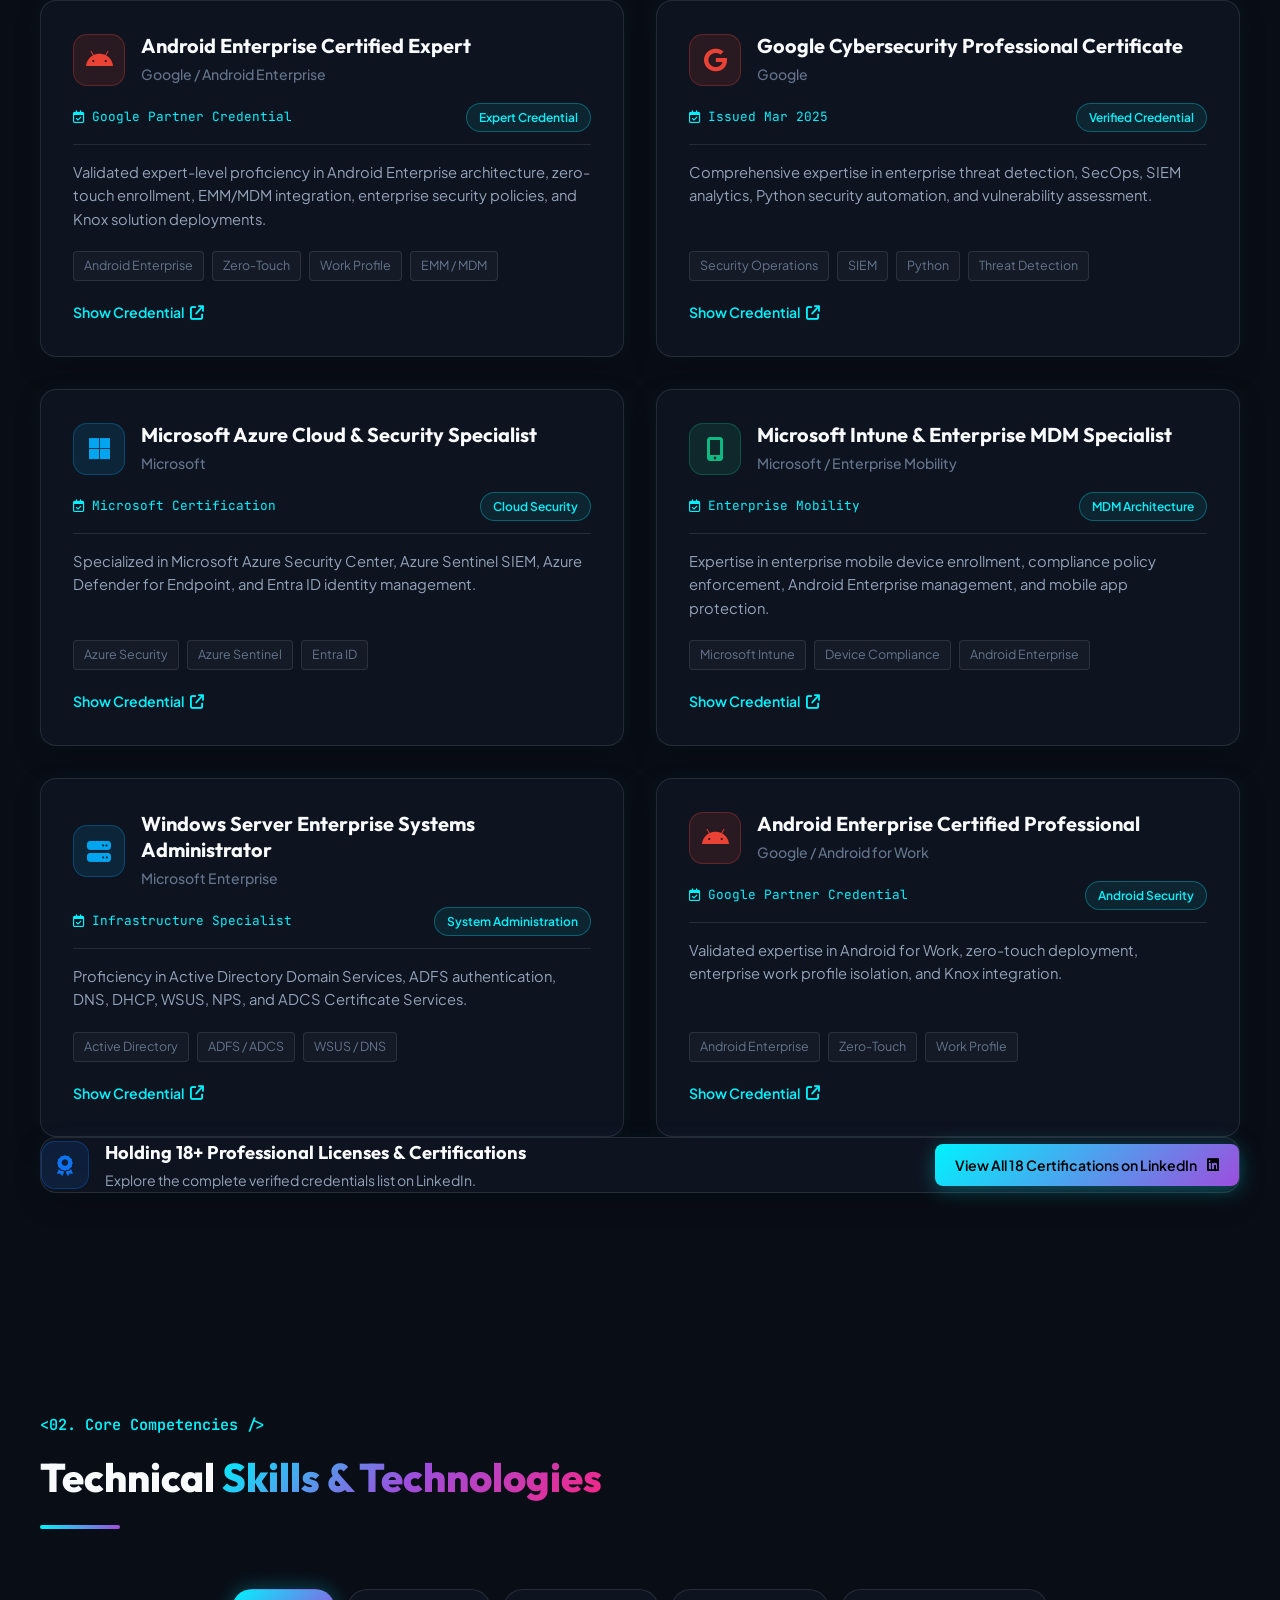
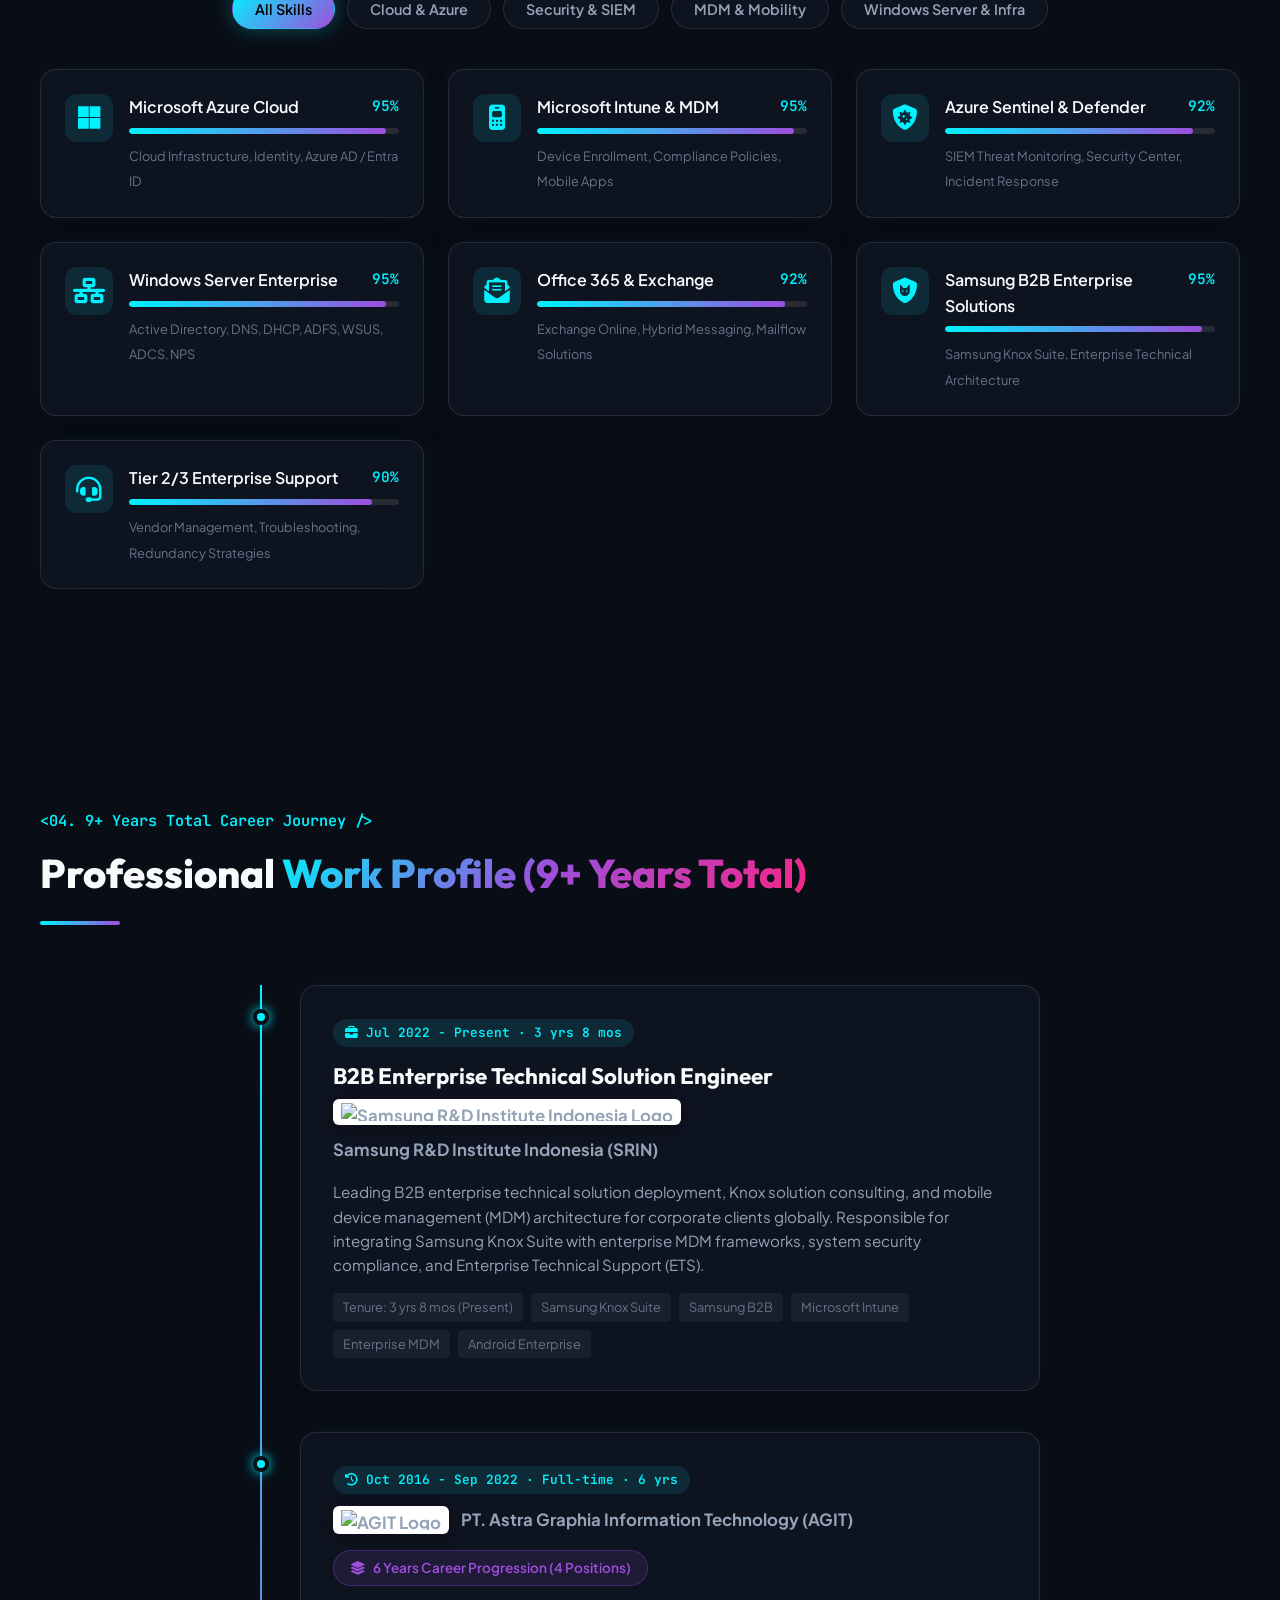
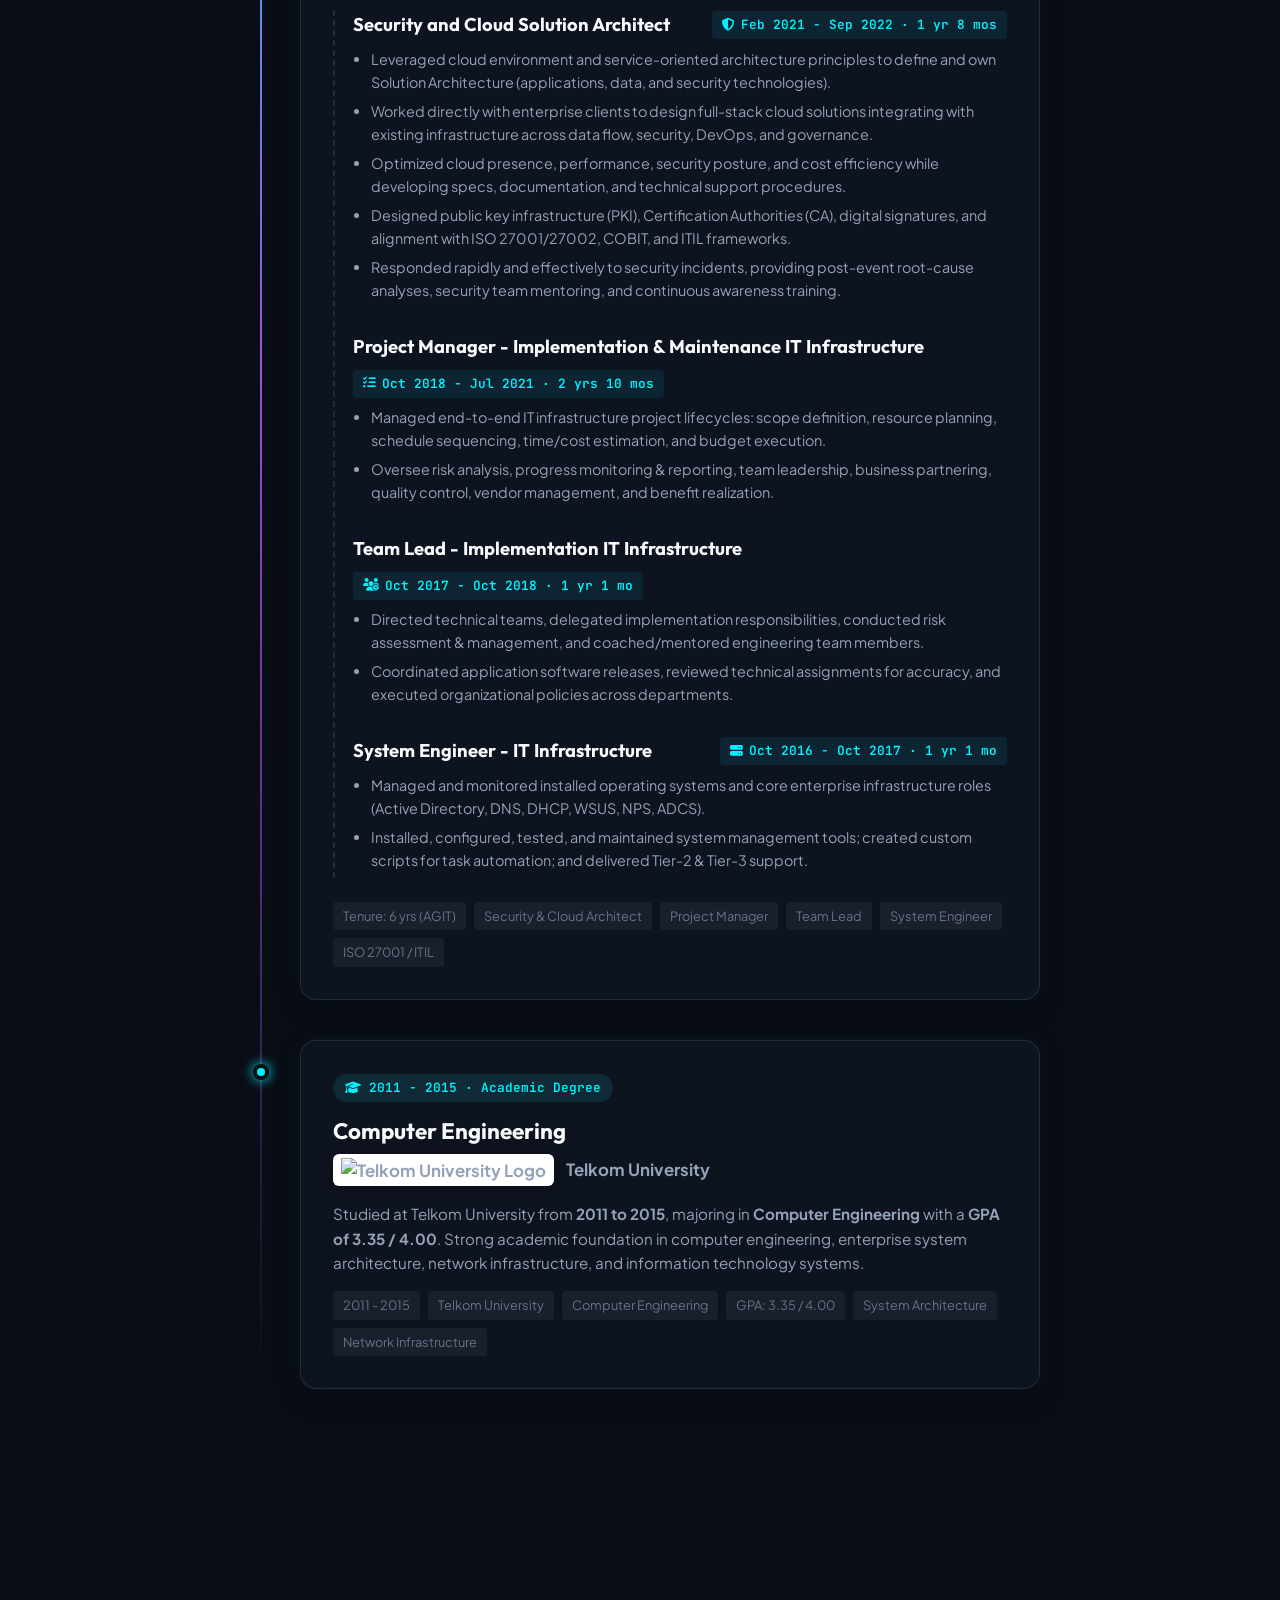
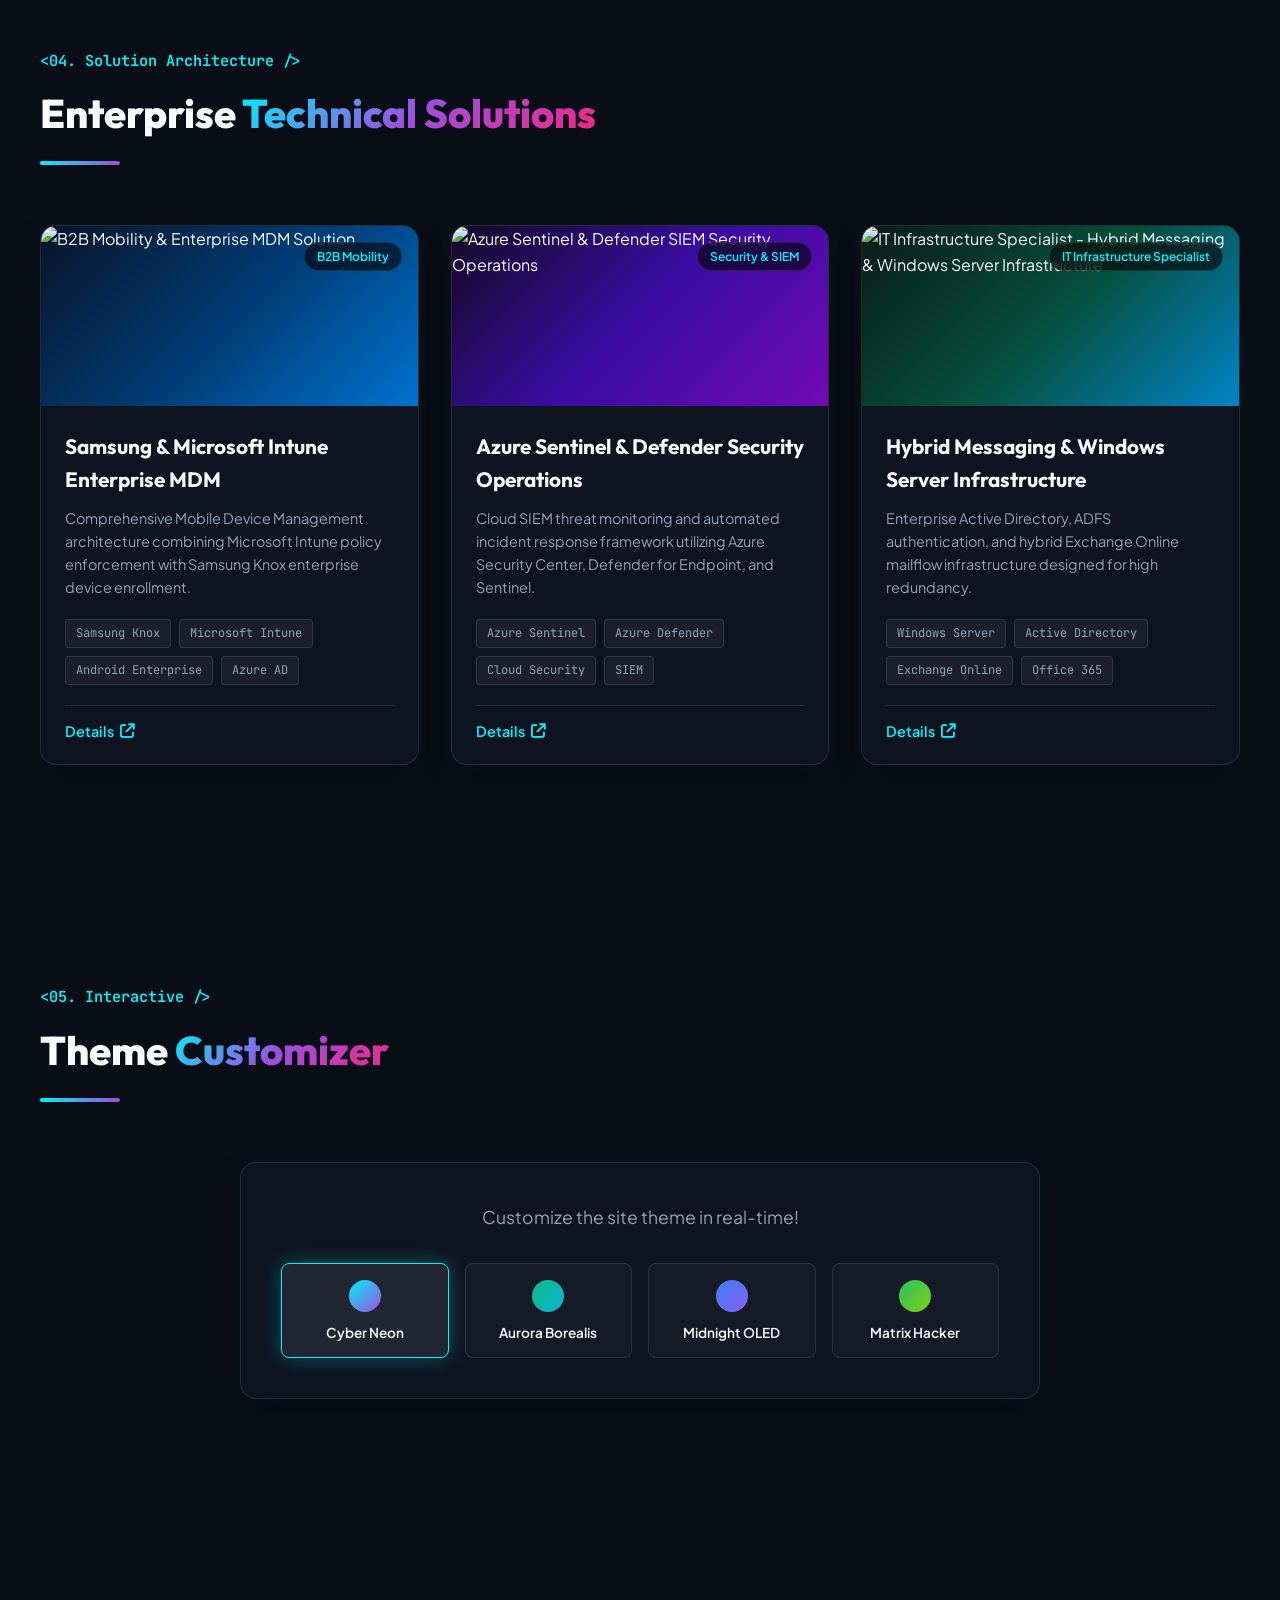
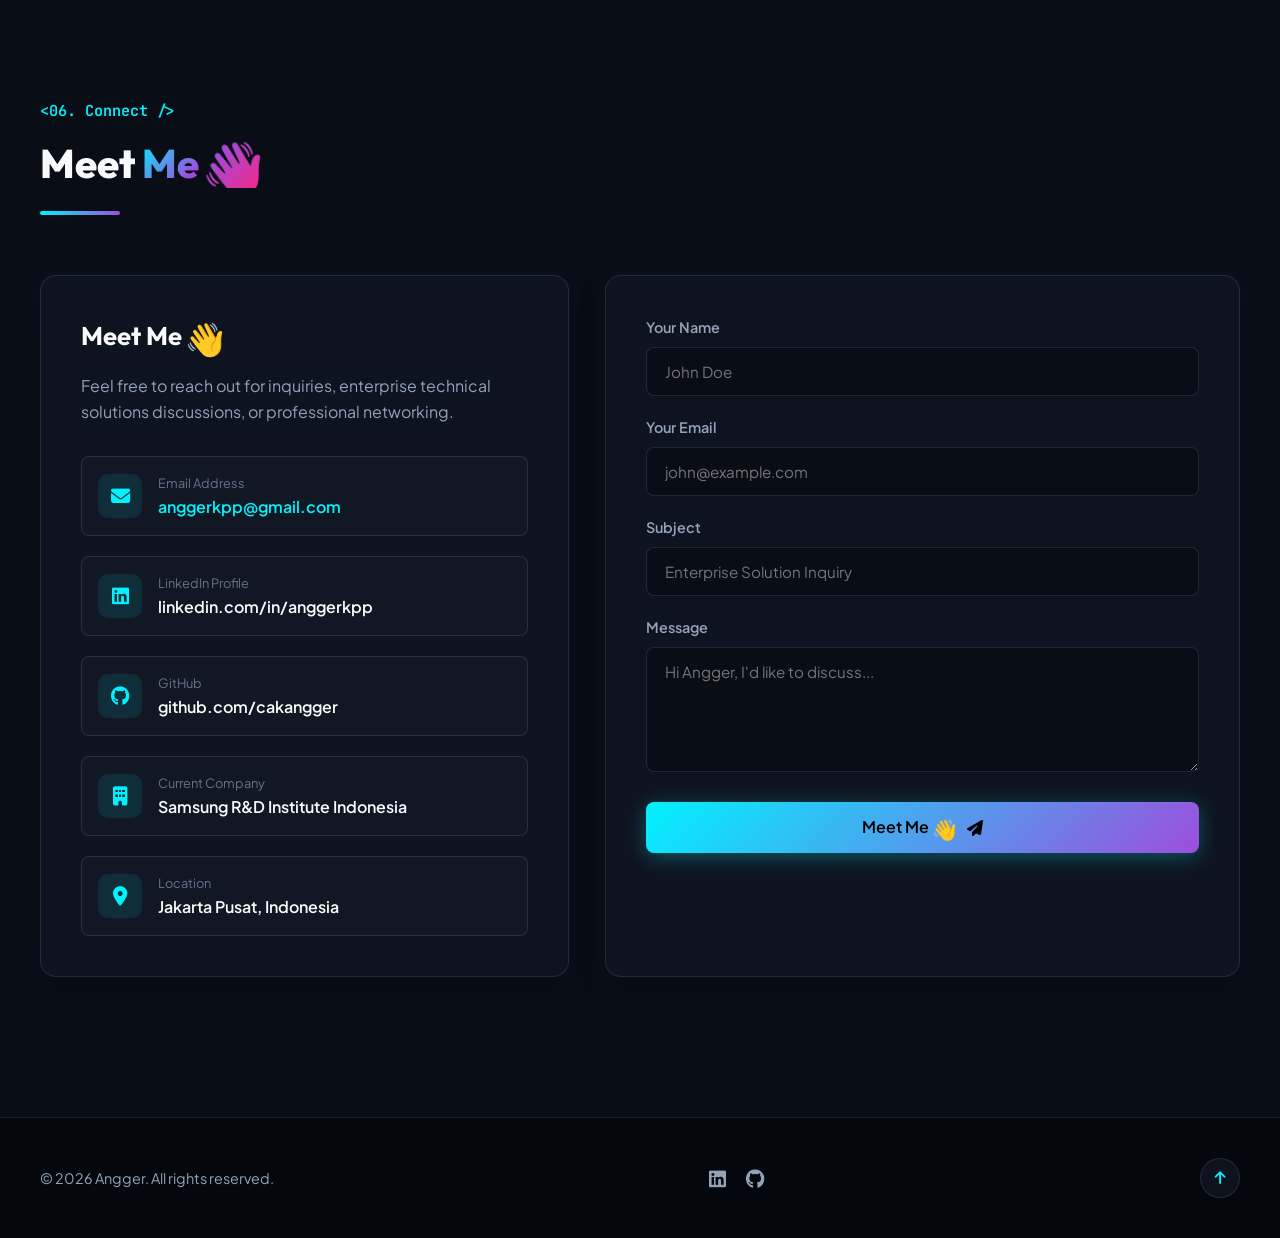
==== commit bc137239: "feat: Add Gemini 3.8 Flash AI Assistant Chatbot Widget with local API key storage, quick prompts, an" ====
--- a/index.html
+++ b/index.html
@@ -1103,6 +1103,88 @@
     </div>
   </div>
 
+  <!-- Floating Gemini AI Assistant Chatbot Widget -->
+  <div class="ai-chat-container" id="ai-chat-container">
+    <!-- Floating Launcher Button -->
+    <button class="ai-chat-toggle" id="ai-chat-toggle" aria-label="Open AI Assistant Chatbot" title="Chat with Angger's AI Assistant">
+      <div class="ai-toggle-icon">
+        <i class="fa-solid fa-robot" aria-hidden="true"></i>
+      </div>
+      <span class="ai-toggle-pulse"></span>
+      <span class="ai-toggle-badge">AI Assistant</span>
+    </button>
+
+    <!-- Chat Window -->
+    <div class="ai-chat-window glass-card" id="ai-chat-window" aria-hidden="true">
+      <!-- Chat Header -->
+      <div class="ai-chat-header">
+        <div class="ai-chat-title-group">
+          <div class="ai-avatar-badge">
+            <i class="fa-solid fa-sparkles" aria-hidden="true"></i>
+          </div>
+          <div>
+            <h4 class="ai-chat-name">Angger AI Assistant</h4>
+            <span class="ai-chat-status"><span class="status-dot"></span> Powered by Gemini 3.8 Flash</span>
+          </div>
+        </div>
+        <div class="ai-chat-header-actions">
+          <button class="ai-action-btn" id="ai-settings-btn" title="API Key Settings" aria-label="Configure Gemini API Key">
+            <i class="fa-solid fa-key" aria-hidden="true"></i>
+          </button>
+          <button class="ai-action-btn" id="ai-clear-btn" title="Clear Conversation" aria-label="Clear chat history">
+            <i class="fa-solid fa-rotate-right" aria-hidden="true"></i>
+          </button>
+          <button class="ai-action-btn" id="ai-close-btn" title="Close Chat" aria-label="Close chat window">
+            <i class="fa-solid fa-xmark" aria-hidden="true"></i>
+          </button>
+        </div>
+      </div>
+
+      <!-- Settings Panel (Collapsible) -->
+      <div class="ai-settings-panel" id="ai-settings-panel" style="display: none;">
+        <div class="ai-settings-content">
+          <label for="gemini-api-key-input"><i class="fa-solid fa-key" aria-hidden="true"></i> Gemini API Key</label>
+          <div class="ai-key-input-group">
+            <input type="password" id="gemini-api-key-input" placeholder="AIzaSy..." autocomplete="off" spellcheck="false">
+            <button type="button" id="save-api-key-btn" class="btn btn-primary btn-sm">Save Key</button>
+          </div>
+          <p class="ai-key-help">
+            Key is stored locally in your browser. Get a free key at <a href="https://aistudio.google.com/app/apikey" target="_blank" rel="noopener noreferrer">aistudio.google.com</a>.
+          </p>
+        </div>
+      </div>
+
+      <!-- Chat Messages Container -->
+      <div class="ai-chat-messages" id="ai-chat-messages">
+        <!-- Initial Welcome Message -->
+        <div class="chat-msg bot-msg">
+          <div class="msg-avatar"><i class="fa-solid fa-robot" aria-hidden="true"></i></div>
+          <div class="msg-content">
+            <p>Halo! 👋 Saya <strong>Angger AI Assistant</strong>.</p>
+            <p>Ada yang bisa saya bantu seputar pengalaman karir <strong>Angger Kartyasa</strong> (9+ tahun di Samsung R&D & AGIT), keahlian Knox MDM, Azure SIEM, atau diskusi solusi B2B?</p>
+          </div>
+        </div>
+      </div>
+
+      <!-- Quick Prompt Suggestions -->
+      <div class="ai-quick-prompts" id="ai-quick-prompts">
+        <button class="quick-chip" data-prompt="Apa keahlian Angger di Samsung R&D Institute Indonesia?">📱 Keahlian Samsung R&D</button>
+        <button class="quick-chip" data-prompt="Apa saja sertifikasi profesional yang dimiliki Angger?">🏆 Sertifikasi Professional</button>
+        <button class="quick-chip" data-prompt="Bagaimana cara menghubungi Angger untuk kolaborasi B2B?">✉️ Kontak & Kolaborasi</button>
+      </div>
+
+      <!-- Chat Input Area -->
+      <div class="ai-chat-input-container">
+        <form id="ai-chat-form" class="ai-chat-form">
+          <input type="text" id="ai-chat-input" placeholder="Tanyakan sesuatu tentang Angger…" autocomplete="off" required>
+          <button type="submit" id="ai-chat-send" aria-label="Send message">
+            <i class="fa-solid fa-paper-plane" aria-hidden="true"></i>
+          </button>
+        </form>
+      </div>
+    </div>
+  </div>
+
   <!-- Footer -->
   <footer class="footer">
     <div class="footer-container">
--- a/styles.css
+++ b/styles.css
@@ -2451,3 +2451,389 @@
 .delay-2 { transition-delay: 0.2s; }
 .delay-3 { transition-delay: 0.3s; }
 .delay-4 { transition-delay: 0.4s; }
+
+/* --------------------------------------------------------------------------
+   16. FLOATING GEMINI AI ASSISTANT CHATBOT WIDGET
+   -------------------------------------------------------------------------- */
+.ai-chat-container {
+  position: fixed;
+  bottom: 24px;
+  right: 24px;
+  z-index: 1050;
+}
+
+.ai-chat-toggle {
+  display: flex;
+  align-items: center;
+  gap: 10px;
+  padding: 12px 20px;
+  background: linear-gradient(135deg, var(--primary), var(--secondary)) !important;
+  color: #000 !important;
+  border-radius: 50px;
+  font-weight: 700;
+  cursor: pointer;
+  position: relative;
+  box-shadow: 0 8px 30px rgba(0, 242, 254, 0.4);
+  transition: transform var(--transition-fast), box-shadow var(--transition-fast), filter var(--transition-fast);
+  animation: aiPulseGlow 3s infinite alternate ease-in-out;
+}
+
+.ai-chat-toggle:hover {
+  transform: scale(1.08) translateY(-2px);
+  filter: brightness(1.2);
+  box-shadow: 0 12px 35px rgba(0, 242, 254, 0.7);
+}
+
+.ai-toggle-icon {
+  width: 32px;
+  height: 32px;
+  border-radius: 50%;
+  background: rgba(0, 0, 0, 0.2);
+  display: flex;
+  align-items: center;
+  justify-content: center;
+  font-size: 1.1rem;
+}
+
+.ai-toggle-badge {
+  font-family: var(--font-heading);
+  font-size: 0.92rem;
+  letter-spacing: 0.3px;
+}
+
+@keyframes aiPulseGlow {
+  0% { box-shadow: 0 0 15px rgba(0, 242, 254, 0.4); }
+  50% { box-shadow: 0 0 30px rgba(0, 242, 254, 0.8), 0 0 20px rgba(157, 78, 221, 0.5); }
+  100% { box-shadow: 0 0 15px rgba(0, 242, 254, 0.4); }
+}
+
+/* Chat Window */
+.ai-chat-window {
+  position: absolute;
+  bottom: 70px;
+  right: 0;
+  width: 380px;
+  max-width: calc(100vw - 32px);
+  height: 540px;
+  max-height: calc(100vh - 120px);
+  display: flex;
+  flex-direction: column;
+  border-radius: var(--radius-lg);
+  border: 1px solid var(--border-glow);
+  box-shadow: 0 20px 50px rgba(0, 0, 0, 0.8), 0 0 30px rgba(0, 242, 254, 0.15);
+  overflow: hidden;
+  opacity: 0;
+  transform: translateY(20px) scale(0.95);
+  pointer-events: none;
+  transition: opacity 0.3s cubic-bezier(0.16, 1, 0.3, 1), transform 0.3s cubic-bezier(0.16, 1, 0.3, 1);
+}
+
+.ai-chat-window.active {
+  opacity: 1;
+  transform: translateY(0) scale(1);
+  pointer-events: all;
+}
+
+/* Chat Header */
+.ai-chat-header {
+  padding: 14px 18px;
+  background: rgba(9, 13, 22, 0.85);
+  border-bottom: 1px solid var(--border-color);
+  display: flex;
+  align-items: center;
+  justify-content: space-between;
+}
+
+.ai-chat-title-group {
+  display: flex;
+  align-items: center;
+  gap: 12px;
+}
+
+.ai-avatar-badge {
+  width: 36px;
+  height: 36px;
+  border-radius: 10px;
+  background: linear-gradient(135deg, var(--primary), var(--secondary));
+  color: #000;
+  display: flex;
+  align-items: center;
+  justify-content: center;
+  font-size: 1.1rem;
+}
+
+.ai-chat-name {
+  font-family: var(--font-heading);
+  font-size: 0.98rem;
+  font-weight: 700;
+  color: var(--text-main);
+  margin: 0;
+}
+
+.ai-chat-status {
+  font-size: 0.75rem;
+  color: var(--text-muted);
+  display: flex;
+  align-items: center;
+  gap: 6px;
+}
+
+.status-dot {
+  width: 6px;
+  height: 6px;
+  border-radius: 50%;
+  background: var(--success);
+  box-shadow: 0 0 8px var(--success);
+}
+
+.ai-chat-header-actions {
+  display: flex;
+  align-items: center;
+  gap: 6px;
+}
+
+.ai-action-btn {
+  width: 30px;
+  height: 30px;
+  border-radius: 50%;
+  color: var(--text-muted);
+  display: flex;
+  align-items: center;
+  justify-content: center;
+  font-size: 0.9rem;
+  transition: all var(--transition-fast);
+}
+
+.ai-action-btn:hover {
+  color: var(--primary);
+  background: rgba(0, 242, 254, 0.1);
+}
+
+/* Settings Panel */
+.ai-settings-panel {
+  background: rgba(18, 24, 38, 0.95);
+  border-bottom: 1px solid var(--border-color);
+  padding: 14px 18px;
+}
+
+.ai-settings-content label {
+  display: flex;
+  align-items: center;
+  gap: 6px;
+  font-size: 0.82rem;
+  font-weight: 600;
+  color: var(--primary);
+  margin-bottom: 8px;
+}
+
+.ai-key-input-group {
+  display: flex;
+  gap: 8px;
+}
+
+.ai-key-input-group input {
+  flex: 1;
+  padding: 8px 12px;
+  border-radius: var(--radius-sm);
+  border: 1px solid var(--border-color);
+  background: rgba(0, 0, 0, 0.4);
+  color: var(--text-main);
+  font-size: 0.85rem;
+}
+
+.ai-key-help {
+  font-size: 0.72rem;
+  color: var(--text-dim);
+  margin-top: 6px;
+}
+
+.ai-key-help a {
+  color: var(--primary);
+  text-decoration: underline;
+}
+
+/* Chat Messages Area */
+.ai-chat-messages {
+  flex: 1;
+  padding: 16px;
+  overflow-y: auto;
+  display: flex;
+  flex-direction: column;
+  gap: 14px;
+}
+
+.chat-msg {
+  display: flex;
+  gap: 10px;
+  max-width: 88%;
+}
+
+.chat-msg.bot-msg {
+  align-self: flex-start;
+}
+
+.chat-msg.user-msg {
+  align-self: flex-end;
+  flex-direction: row-reverse;
+}
+
+.msg-avatar {
+  width: 28px;
+  height: 28px;
+  border-radius: 50%;
+  background: rgba(0, 242, 254, 0.15);
+  color: var(--primary);
+  display: flex;
+  align-items: center;
+  justify-content: center;
+  font-size: 0.85rem;
+  flex-shrink: 0;
+}
+
+.user-msg .msg-avatar {
+  background: rgba(157, 78, 221, 0.2);
+  color: var(--secondary);
+}
+
+.msg-content {
+  padding: 10px 14px;
+  border-radius: 14px;
+  font-size: 0.88rem;
+  line-height: 1.5;
+}
+
+.bot-msg .msg-content {
+  background: rgba(255, 255, 255, 0.05);
+  border: 1px solid var(--border-color);
+  color: var(--text-main);
+  border-top-left-radius: 2px;
+}
+
+.user-msg .msg-content {
+  background: linear-gradient(135deg, var(--primary), var(--secondary));
+  color: #000;
+  font-weight: 500;
+  border-top-right-radius: 2px;
+}
+
+.msg-content p {
+  margin-bottom: 8px;
+}
+
+.msg-content p:last-child {
+  margin-bottom: 0;
+}
+
+/* Typing Indicator */
+.typing-dots {
+  display: flex;
+  align-items: center;
+  gap: 4px;
+  padding: 4px 0;
+}
+
+.typing-dots span {
+  width: 6px;
+  height: 6px;
+  border-radius: 50%;
+  background: var(--primary);
+  animation: typingBounce 1.4s infinite ease-in-out;
+}
+
+.typing-dots span:nth-child(2) { animation-delay: 0.2s; }
+.typing-dots span:nth-child(3) { animation-delay: 0.4s; }
+
+@keyframes typingBounce {
+  0%, 80%, 100% { transform: translateY(0); opacity: 0.4; }
+  40% { transform: translateY(-6px); opacity: 1; }
+}
+
+/* Quick Prompts */
+.ai-quick-prompts {
+  padding: 8px 12px;
+  display: flex;
+  gap: 6px;
+  overflow-x: auto;
+  border-top: 1px solid var(--border-color);
+  background: rgba(0, 0, 0, 0.2);
+}
+
+.quick-chip {
+  padding: 5px 10px;
+  border-radius: 50px;
+  background: rgba(0, 242, 254, 0.08);
+  border: 1px solid var(--border-color);
+  color: var(--primary);
+  font-size: 0.75rem;
+  font-weight: 500;
+  white-space: nowrap;
+  cursor: pointer;
+  transition: all var(--transition-fast);
+}
+
+.quick-chip:hover {
+  background: var(--primary);
+  color: #000;
+  border-color: var(--primary);
+}
+
+/* Chat Input Container */
+.ai-chat-input-container {
+  padding: 12px 14px;
+  background: rgba(9, 13, 22, 0.9);
+  border-top: 1px solid var(--border-color);
+}
+
+.ai-chat-form {
+  display: flex;
+  gap: 8px;
+  align-items: center;
+}
+
+.ai-chat-form input {
+  flex: 1;
+  padding: 10px 14px;
+  border-radius: 50px;
+  border: 1px solid var(--border-color);
+  background: rgba(0, 0, 0, 0.4);
+  color: var(--text-main);
+  font-size: 0.88rem;
+  outline: none;
+}
+
+.ai-chat-form input:focus {
+  border-color: var(--primary);
+  box-shadow: 0 0 12px rgba(0, 242, 254, 0.2);
+}
+
+.ai-chat-form button {
+  width: 38px;
+  height: 38px;
+  border-radius: 50%;
+  background: linear-gradient(135deg, var(--primary), var(--secondary));
+  color: #000;
+  display: flex;
+  align-items: center;
+  justify-content: center;
+  font-size: 0.95rem;
+  transition: all var(--transition-fast);
+}
+
+.ai-chat-form button:hover {
+  transform: scale(1.08);
+  filter: brightness(1.15);
+}
+
+@media (max-width: 576px) {
+  .ai-chat-container {
+    bottom: 16px;
+    right: 16px;
+  }
+  
+  .ai-chat-window {
+    bottom: 65px;
+    right: 0;
+    width: calc(100vw - 32px);
+    height: 480px;
+  }
+}
